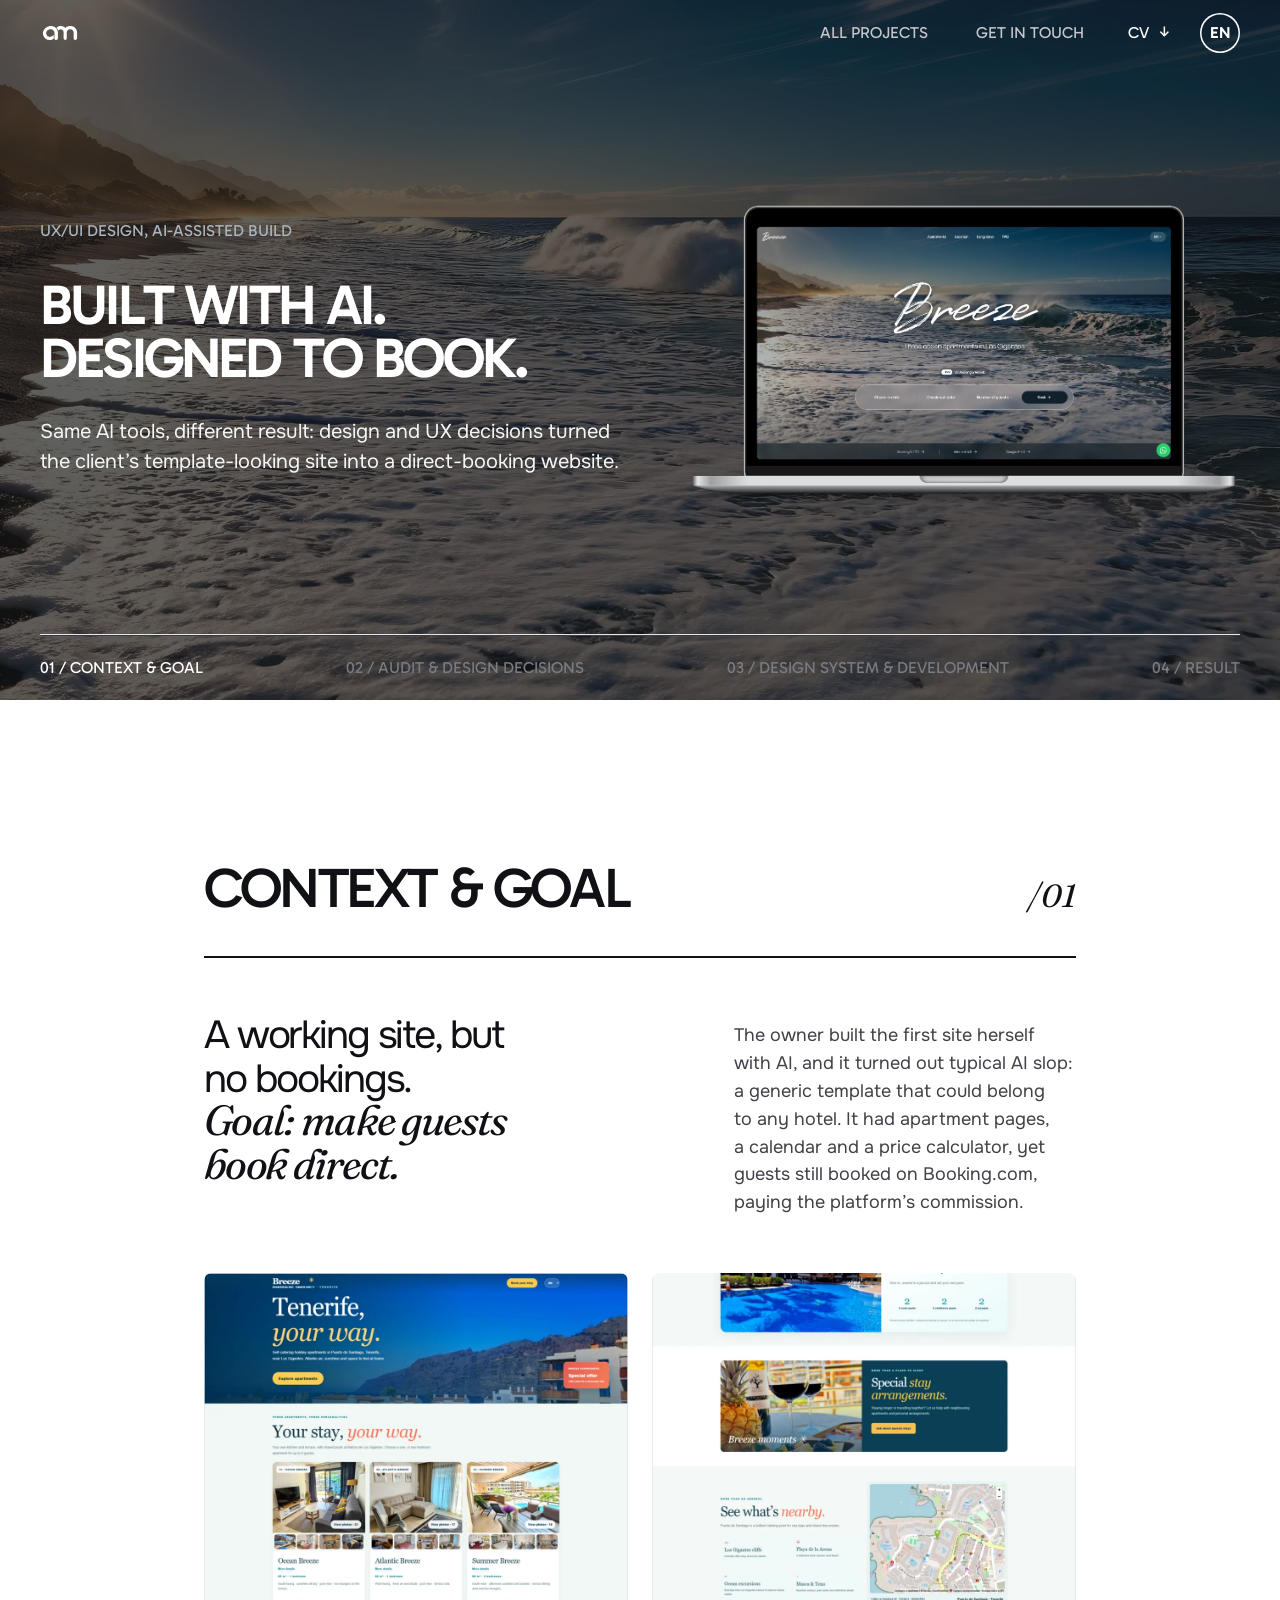
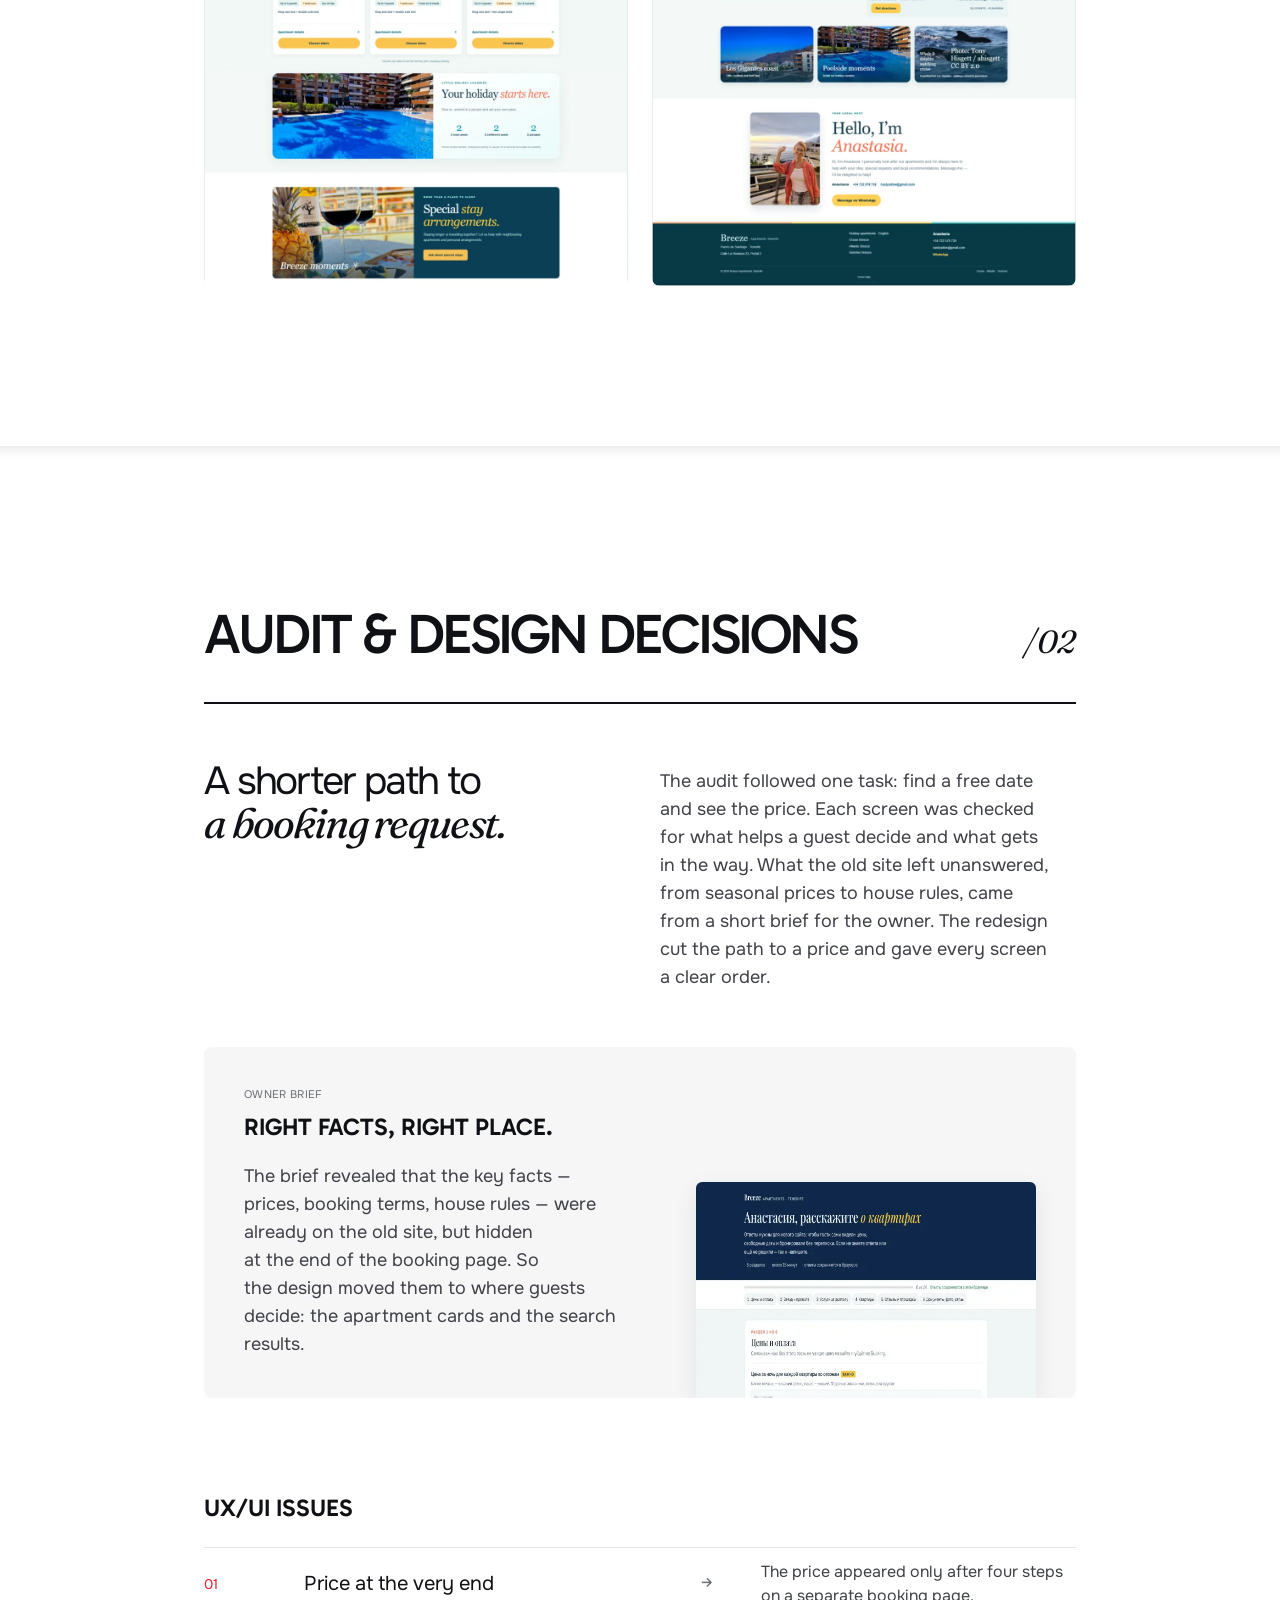
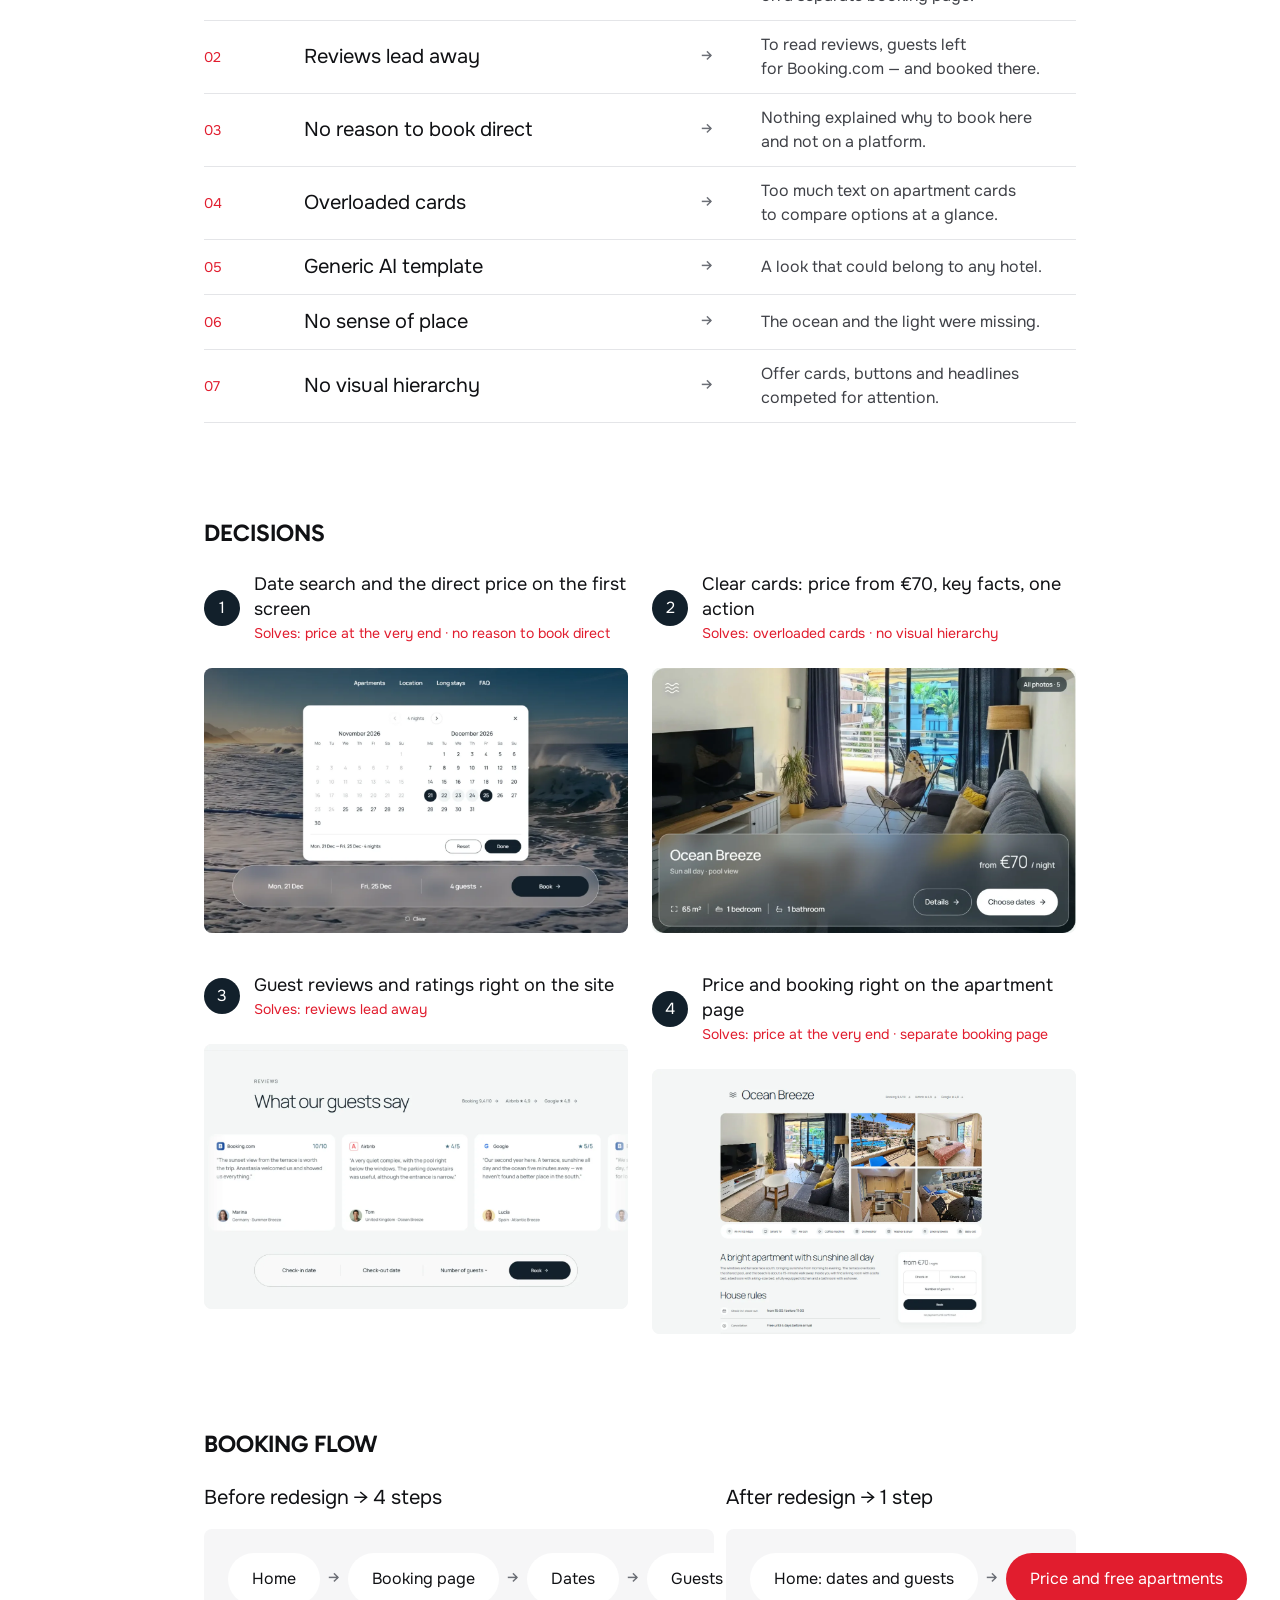
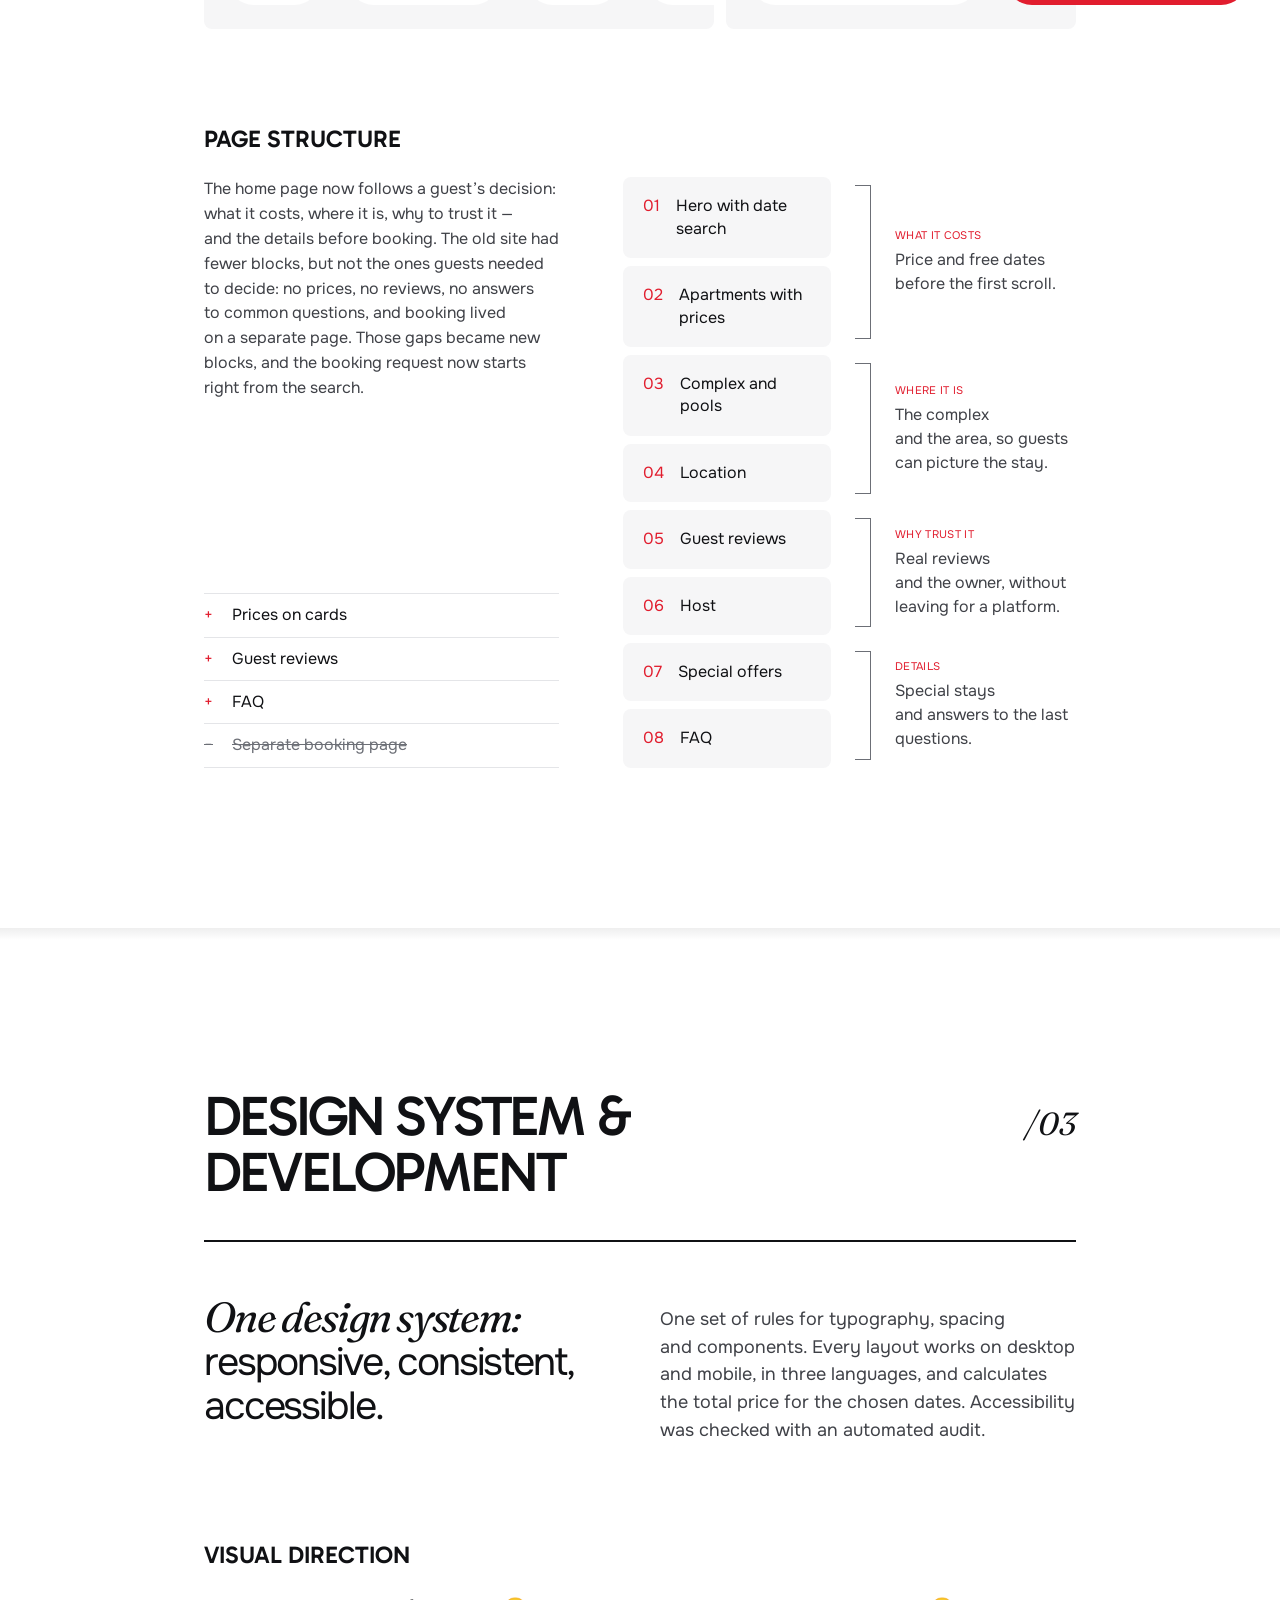
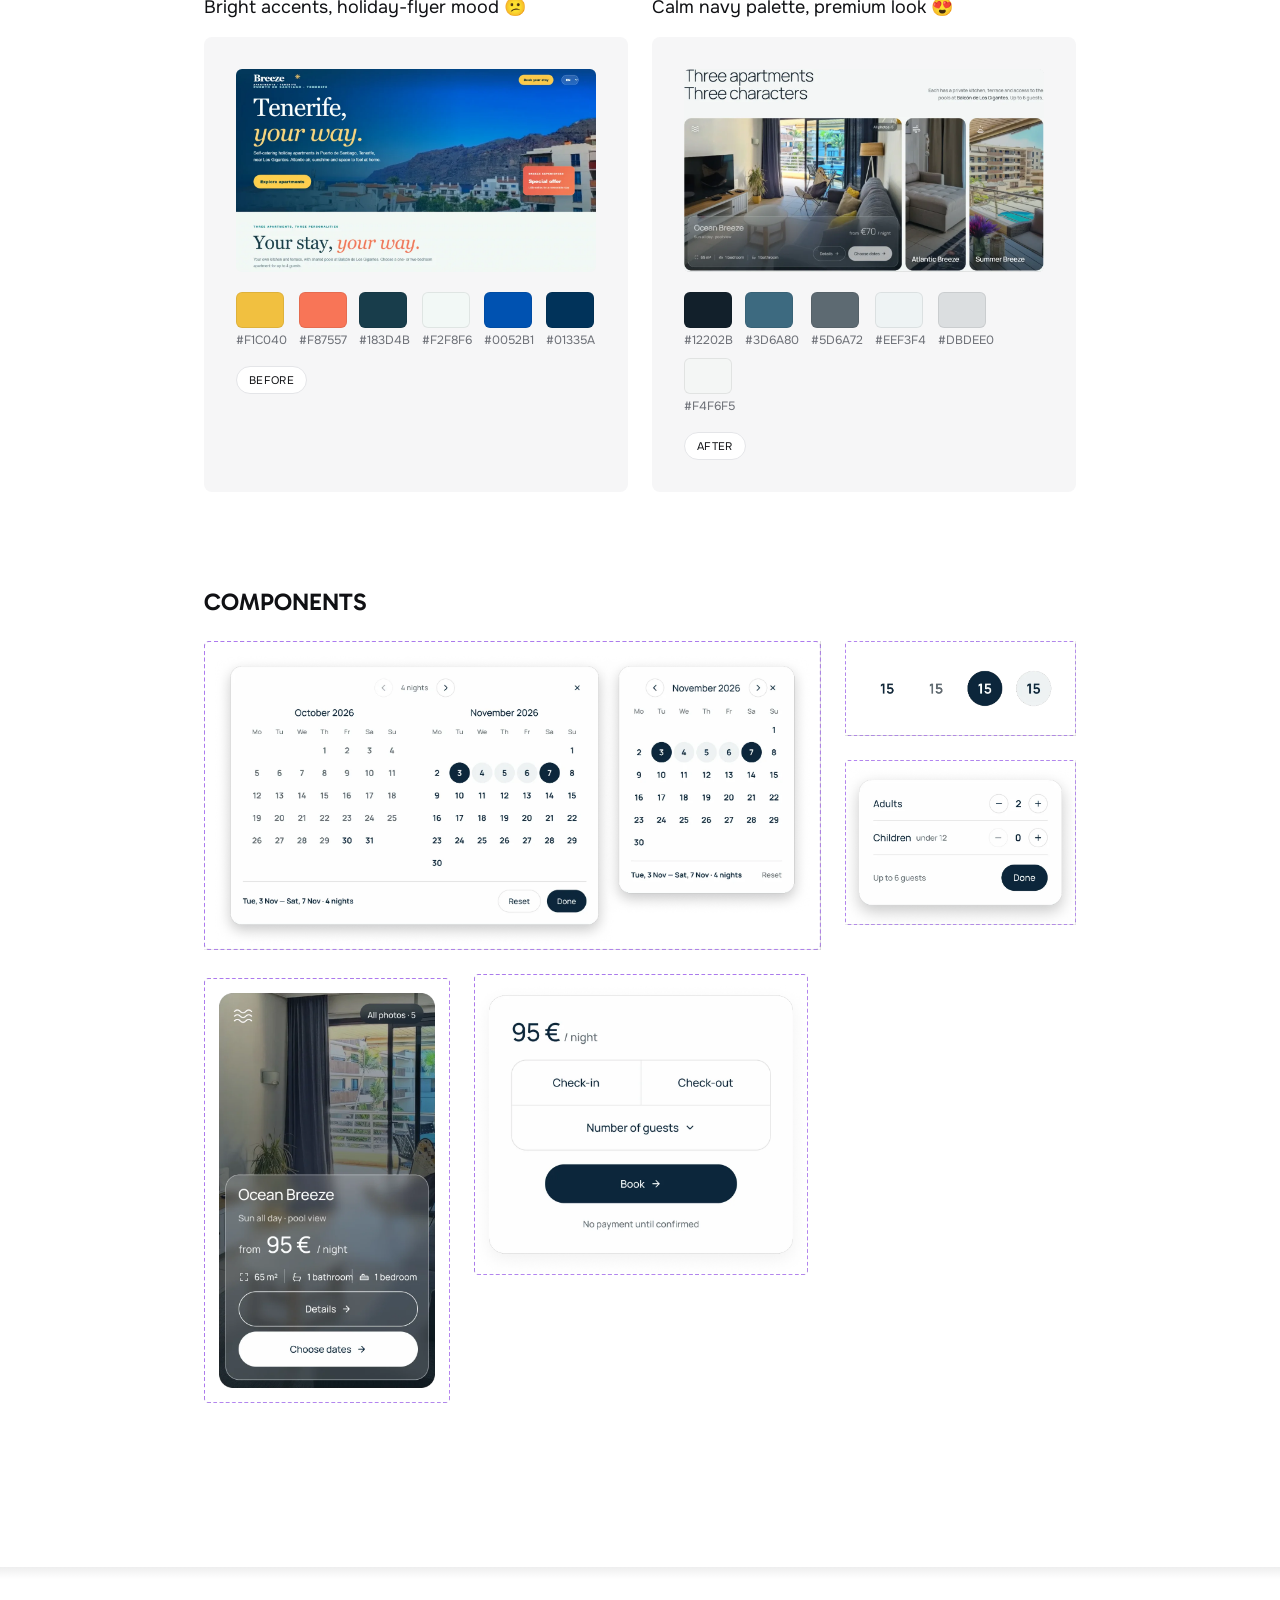
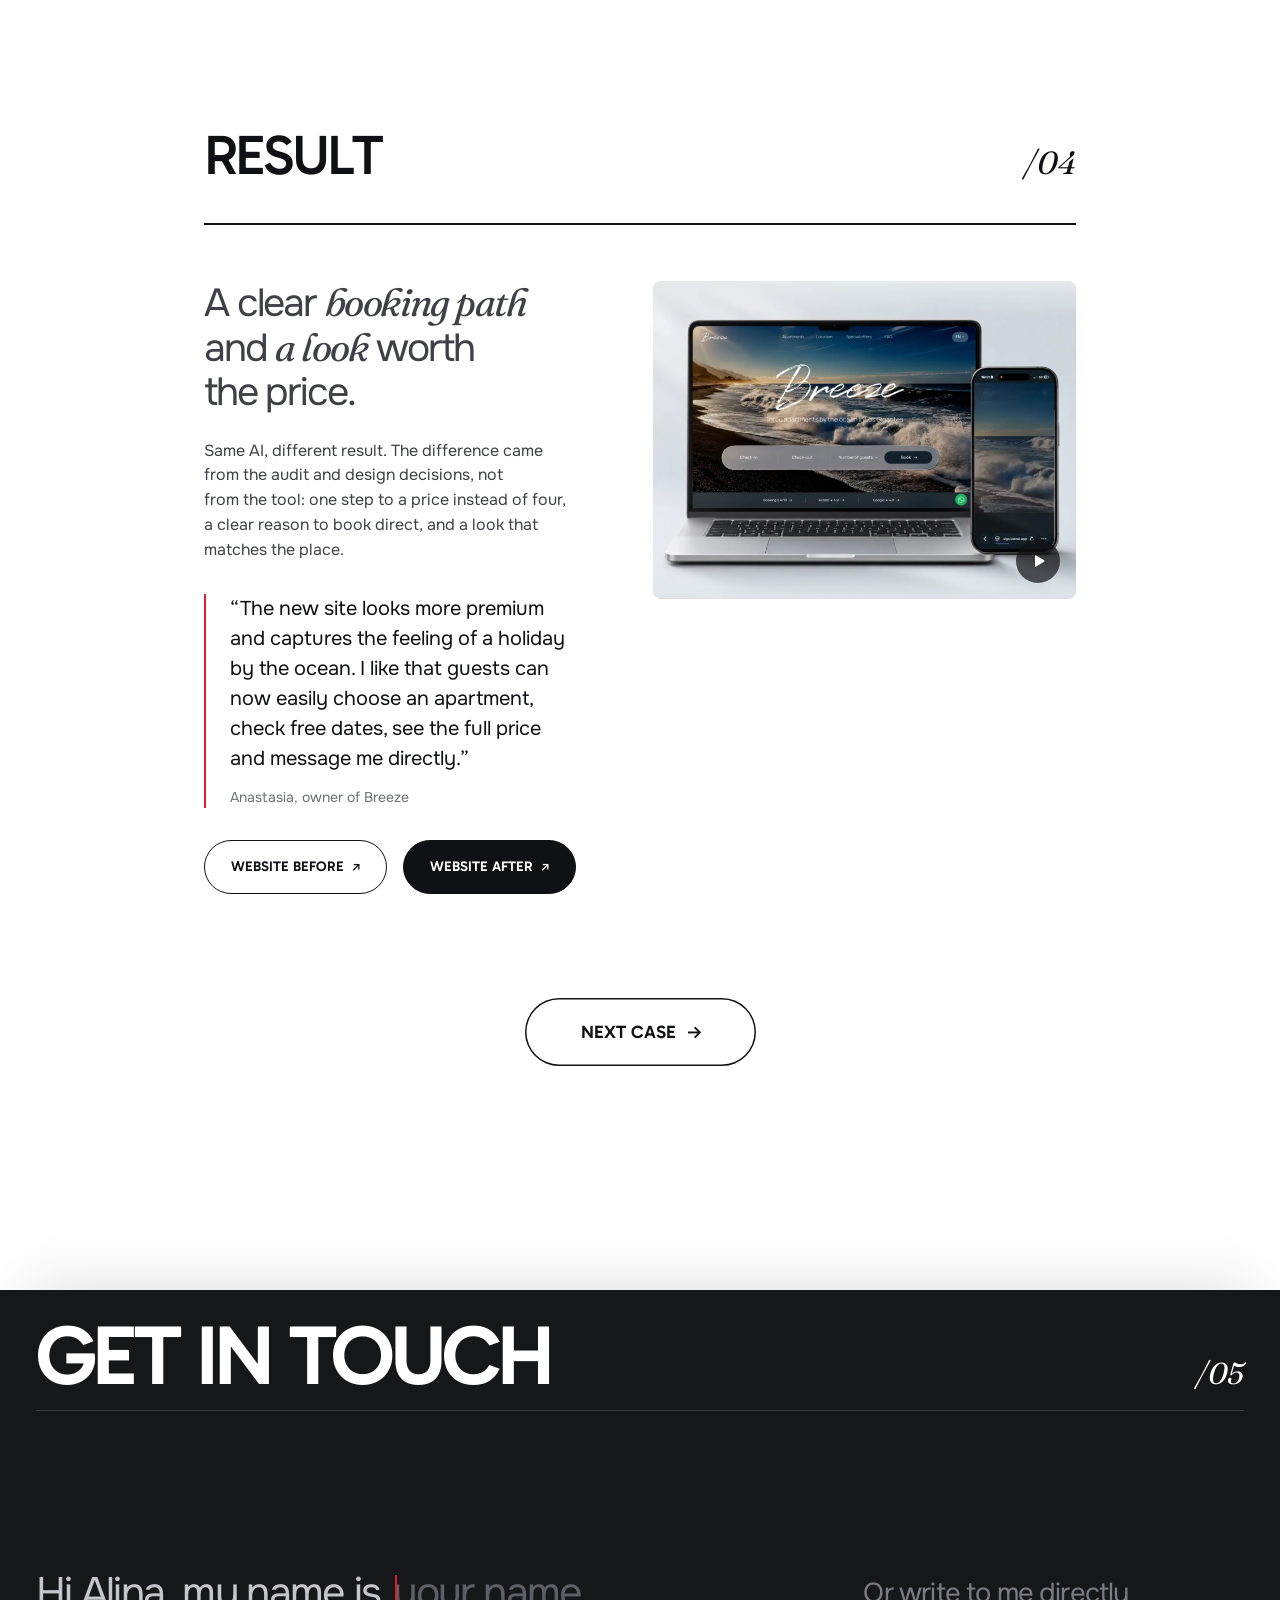
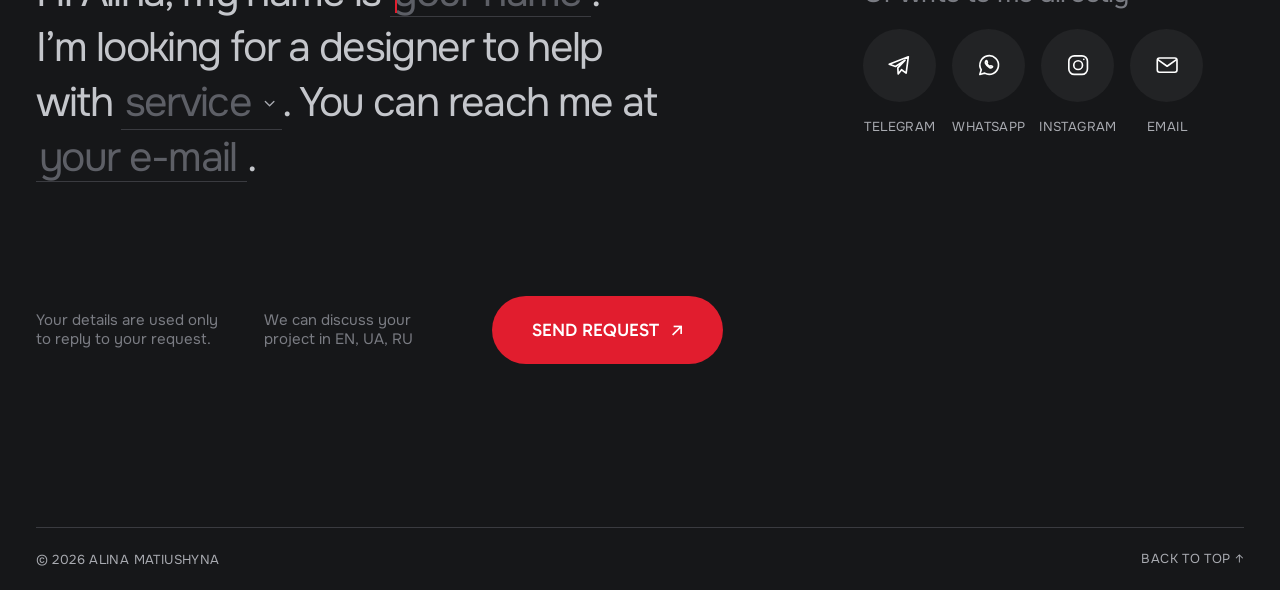
==== breeze/index.html @ 30172b1b "Mobile: burger menu, section contents, scroll-aware bar; remove Open to work; Breeze hero laptop Co-" ====
<!doctype html>
<html lang="en">
<head>
<meta charset="utf-8"><meta name="viewport" content="width=device-width,initial-scale=1">
<meta name="theme-color" content="#101114" media="(max-width: 820px) and (prefers-color-scheme: dark)">
<title>Breeze — Direct-booking website | Alina Matiushyna</title>
<meta property="og:type" content="article">
<meta property="og:title" content="Breeze — Alina Matiushyna">
<meta property="og:url" content="https://uxui-am.com/breeze/">
<meta property="og:image" content="https://uxui-am.com/og-image.jpg">
<meta property="og:image:width" content="1200">
<meta property="og:image:height" content="630">
<meta name="twitter:card" content="summary_large_image">
<link rel="preconnect" href="https://fonts.googleapis.com"><link rel="preconnect" href="https://fonts.gstatic.com" crossorigin>
<link href="https://fonts.googleapis.com/css2?family=Gabarito:wght@400;500;600&family=Onest:wght@300;400&family=Fustat:wght@600&family=Fraunces:ital,wght@1,400&display=swap" rel="stylesheet">
<style>
@font-face{font-family:'Fustat Arrows';src:url('../hoss/fustat-semibold.ttf?v=1') format('truetype');font-style:normal;font-weight:600;font-display:swap}
:root{--ink:#101114;--dark:#161719;--muted:#9a9ca2;--accent:#e11d2e;--header-height:72px;font-family:Onest,sans-serif;color:var(--ink);scroll-behavior:smooth;scroll-padding-top:104px}*{box-sizing:border-box}body{margin:0}a{color:inherit;text-decoration:none}a:focus-visible,button:focus-visible{outline:2px solid var(--accent);outline-offset:-4px}.arrow{font-family:Fustat,sans-serif;font-weight:600}.hero{height:594px;background:var(--dark);color:#fff;padding:24px 40px 80px}.top{height:48px;display:flex;align-items:center;justify-content:space-between;gap:24px}.back{font:600 16px/1 Fustat,sans-serif;padding:16px 18px;text-transform:uppercase;white-space:nowrap}.tools{display:flex;align-items:center;gap:22px;font:600 16px/1 Gabarito,sans-serif}.cv{display:flex;gap:6px;padding:12px 16px;border-radius:999px}.cv:hover,.back:hover{color:var(--accent)}.language{display:flex;align-items:center;justify-content:center;width:40px;height:40px;border:1.5px solid #fff;border-radius:50%}.hero-body{display:flex;justify-content:space-between;gap:96px;margin-top:96px}.hero-copy{min-width:0}.eyebrow{margin:0 0 32px;font:400 12px/16px Onest,sans-serif;color:var(--muted);text-transform:uppercase}h1{margin:0;font:600 72px/.945 Gabarito,sans-serif;text-transform:uppercase;letter-spacing:-.035em}h1 .nc{text-transform:none}.summary{max-width:760px;margin:40px 0 0;font:400 20px/30px Onest,sans-serif;color:var(--muted)}.stats{display:flex;flex-direction:column;justify-content:space-between;flex:0 0 121px;height:346px;text-align:center}.stat-number{font:300 64px/.85 Onest,sans-serif;white-space:nowrap;letter-spacing:-.045em}.plus{font-size:39.68px;color:var(--accent);vertical-align:top;line-height:.85;margin-left:3px}.stat-label{margin-top:8px;font:400 12px/16px Onest,sans-serif;text-transform:uppercase;color:var(--muted)}.sections-nav{display:grid;grid-template-columns:repeat(5,minmax(0,1fr));height:72px;background:var(--ink);color:#fff;border:1px solid #fff}.sections-nav a{display:flex;align-items:center;justify-content:space-between;gap:9px;padding:0 27px;font:500 18px/18px Gabarito,sans-serif;text-transform:uppercase;border-left:1px solid #fff}.sections-nav a:first-child{border-left:0}.sections-nav .arrow{font-size:27px;line-height:1}.sections-nav a:hover{background:#fff;color:var(--ink)}.fixed-header{position:fixed;z-index:10;top:0;left:0;right:0;height:72px;padding:0 40px;display:flex;align-items:center;justify-content:space-between;gap:24px;background:var(--dark);color:#fff;visibility:hidden;transform:translateY(-100%);pointer-events:none}.fixed-header.is-visible{visibility:visible;transform:translateY(0);pointer-events:auto}.compact{height:40px;flex:0 1 796px;border:0}.compact a{justify-content:center;gap:16px;padding:0 18px;font-size:12px;line-height:12px;border-left:1px solid #6c6f76}.compact a:first-child{border-left:1px solid #6c6f76}.compact a:last-child{border-right:1px solid #6c6f76}.compact .arrow{font-size:18px}.compact a[aria-current="location"]{color:var(--accent)}.case-section{min-height:720px;padding:72px 40px 80px;scroll-margin-top:0}.section-heading{display:flex;justify-content:space-between;align-items:baseline;border-bottom:1px solid #e4e5e8;padding-bottom:24px}.section-heading h2{font:500 56px/1 Gabarito,sans-serif;text-transform:uppercase;margin:0}.section-heading span{font:400 14px/1 Onest,sans-serif}.case-section p{max-width:912px;font:400 20px/30px Onest,sans-serif;margin:40px 0}.preview-note{font:400 14px/22px Onest,sans-serif!important;color:#6c6f76}.case-section:nth-child(even){background:#f6f6f7}.return{display:inline-flex;gap:12px;margin-top:48px;font:500 16px/1 Gabarito,sans-serif;text-transform:uppercase}.return:hover{color:var(--accent)}
@media(min-width:1600px){.hero-copy{flex:1}h1{max-width:1143px}}
@media(max-width:1100px){.fixed-header{padding:0 24px;gap:16px}.fixed-header .back{padding:16px 0;font-size:14px}.fixed-header .tools{gap:8px}.compact a{padding:0 12px;gap:8px}.hero-body{gap:40px}h1{font-size:56px}.hero{height:auto;min-height:594px}}
@media(max-width:820px){:root{--header-height:112px;scroll-padding-top:136px}.hero{padding:16px 16px 40px;min-height:0}.top{height:48px}.back{padding:12px 0;font-size:12px}.tools{gap:8px;font-size:14px}.cv{padding:12px}.hero-body{margin-top:56px;display:block}.eyebrow{margin-bottom:24px}h1{font-size:40px;line-height:1;letter-spacing:-.02em}h1 br{display:none}.summary{font-size:16px;line-height:24px;margin-top:24px}.stats{height:auto;margin-top:40px;display:grid;grid-template-columns:repeat(3,1fr);gap:12px}.stat-number{font-size:40px}.plus{font-size:24px}.stat-label{font-size:10px;line-height:14px}.sections-nav{height:auto;grid-template-columns:repeat(2,minmax(0,1fr))}.sections-nav a{min-height:56px;padding:0 16px;font-size:12px;line-height:16px}.sections-nav a:nth-child(3){border-left:0}.sections-nav a:nth-child(n+3){border-top:1px solid #fff}.sections-nav .arrow{font-size:18px}.fixed-header{height:112px;padding:8px 16px 0;display:grid;grid-template-columns:1fr auto;grid-template-rows:48px 56px;gap:0 16px}.fixed-header .back{font-size:12px}.fixed-header .tools{justify-self:end}.compact{grid-column:1/-1;grid-row:2;display:flex;overflow-x:auto;overscroll-behavior-x:contain;width:calc(100% + 32px);margin-left:-16px;height:56px;border:0;scrollbar-width:none}.compact::-webkit-scrollbar{display:none}.compact a{flex:0 0 auto;min-height:56px;padding:0 16px;border-top:0!important;border-left:1px solid #6c6f76!important}.compact a:first-child{border-left:0!important}.case-section{padding:40px 16px;min-height:650px}.section-heading h2{font-size:32px}.section-heading{gap:16px}.case-section p{font-size:16px;line-height:24px}.section-heading span{font-size:12px}}
@media(prefers-reduced-motion:reduce){:root{scroll-behavior:auto}}
/* The selected section fills the fixed navigation from top to bottom. */
.fixed-header .compact{height:100%;align-self:stretch}
.fixed-header .compact a[aria-current="location"]{background:#fff;color:var(--ink)}
/* Back link: the same separate label and Fustat arrow as the Figma component. */
.back{display:inline-flex;align-items:center;gap:6px;font-family:Gabarito,sans-serif;font-weight:500}
.back .arrow{font-family:Fustat,sans-serif;font-size:16px;font-weight:600;line-height:1;flex:none}
@media(min-width:821px){.back,.fixed-header .back{font-size:16px}}
/* Shared navigation tokens; local complete Fustat includes the arrow glyphs. */
:root{--case-menu-label-size:16px;--case-menu-arrow-size:18px;--case-back-arrow-size:16px}
.arrow,.back .arrow{font-family:'Fustat Arrows',sans-serif;font-synthesis:none}
.fixed-header .back,.fixed-header .compact a,.fixed-header .tools{font-size:var(--case-menu-label-size)}
.fixed-header .compact .arrow{font-size:var(--case-menu-arrow-size)}
.back .arrow,.cv .arrow{font-size:var(--case-back-arrow-size)}
.fixed-header .compact{min-width:0;overflow-x:auto;scrollbar-width:none;grid-template-columns:repeat(5,minmax(max-content,1fr))}
.fixed-header .compact a{white-space:nowrap}
/* Keep navigation outlines white at every breakpoint. */
.fixed-header .compact{border-top:1px solid #fff;border-bottom:1px solid #fff}
.fixed-header .compact a,.fixed-header .compact a:first-child,.fixed-header .compact a:last-child{border-color:#fff!important}
/* Case navigation uses monochrome hover and focus states. */
.back:hover,.cv:hover{background:#fff;color:var(--ink)}
.language:hover{background:#fff;color:var(--ink)}
.sections-nav a:hover,.sections-nav a:focus-visible{background:#fff;color:var(--ink)}
.top a:focus-visible,.fixed-header a:focus-visible,.sections-nav a:focus-visible{outline-color:currentColor}
.back:hover{background:transparent;color:inherit}
.back:hover span:not(.arrow){text-decoration:underline;text-underline-offset:4px;text-decoration-thickness:1px}
/* Back labels match CV at each responsive tier. */
.hero .back{font-size:16px}
@media(max-width:820px){.hero .back{font-size:14px}}
/* The mobile hero menu shares the fixed menu's sizing and swipe behavior. */
@media(max-width:820px){
  #section-navigation{display:flex;height:56px;overflow-x:auto;overscroll-behavior-x:contain;scrollbar-width:none;border-top:1px solid #fff;border-bottom:1px solid #fff}
  #section-navigation::-webkit-scrollbar{display:none}
  #section-navigation a{flex:0 0 auto;min-height:54px;padding:0 16px;gap:16px;justify-content:center;white-space:nowrap;font-size:var(--case-menu-label-size);line-height:1;border-top:0;border-left:1px solid #fff}
  #section-navigation a:first-child{border-left:0}
  #section-navigation .arrow{font-size:var(--case-menu-arrow-size);line-height:1}
}
/* Equal-width sections until the phone layout; show a following item on phones. */
@media(min-width:601px){
  #section-navigation{display:grid;grid-template-columns:repeat(5,minmax(0,1fr));height:72px;overflow:visible}
  #section-navigation a{min-width:0;min-height:0;height:70px;justify-content:space-between;padding:0 clamp(12px,1.875vw,27px);white-space:nowrap;border-top:0;border-left:1px solid #fff;font-size:clamp(12px,1.25vw,18px)}
  #section-navigation a:first-child{border-left:0}
  #section-navigation .arrow{font-size:clamp(18px,1.875vw,27px)}
}
@media(max-width:600px){
  #section-navigation a,.fixed-header .compact a{flex:0 0 64%;justify-content:space-between;min-width:180px}
}
/* On phones, keep only in-page navigation persistent. */
@media(max-width:600px){
  :root{--header-height:56px;scroll-padding-top:80px}
  .fixed-header{height:56px;display:block;padding:0 16px}
  .fixed-header>.back,.fixed-header>.tools{display:none}
  .fixed-header .compact{height:56px;margin-left:-16px;width:calc(100% + 32px)}
}
/* Anchor the section navigation to the page with a continuous dark baseline. */
#section-navigation{border-bottom:2px solid var(--ink)}
.fixed-header::after{content:"";position:absolute;left:0;right:0;bottom:0;height:2px;background:var(--ink);pointer-events:none}
.mobile-section-picker{display:none}
@media(max-width:600px){
  .fixed-header .compact{display:none}
  .mobile-section-picker{display:block;position:relative;margin:0 -16px;background:var(--ink);color:#fff;border-top:1px solid #fff}
  .mobile-section-picker summary{height:54px;display:flex;align-items:center;gap:16px;padding:0 16px;cursor:pointer;list-style:none;font:500 16px/1 Gabarito,sans-serif}
  .mobile-section-picker summary::-webkit-details-marker{display:none}
  .picker-position{font:500 14px/1 Gabarito,sans-serif;white-space:nowrap}
  .picker-chevron{margin-left:auto;font:600 18px/1 'Fustat Arrows',sans-serif;transform:none}
  .mobile-section-picker[open] summary{visibility:hidden}
  .mobile-section-picker[open] .picker-options{top:0}
  .picker-options{position:absolute;top:54px;left:0;right:0;background:var(--ink)}
  .picker-options a{display:flex;align-items:center;gap:16px;min-height:52px;padding:0 16px;border-top:1px solid #6c6f76;font:500 16px/1 Gabarito,sans-serif}
  .picker-options a[aria-current="location"],.picker-options a:hover{background:#fff;color:var(--ink)}
}
/* All six desktop header groups occupy equal shares of the viewport. */
@media(min-width:821px){
 .fixed-header{display:grid;grid-template-columns:repeat(7,minmax(0,1fr));gap:0;padding:0}
 .fixed-header>.back{justify-content:center;width:100%;height:72px;padding:0 8px}
 .fixed-header .compact{display:contents}
 .fixed-header .compact a{height:72px;min-width:0;padding:0 8px;gap:8px;background:var(--ink);border-left:1px solid #fff;border-right:0}
 .fixed-header .compact a:hover,.fixed-header .compact a[aria-current="location"]{background:#fff;color:var(--ink)}
 .fixed-header>.tools{height:72px;justify-content:center;border-left:1px solid #fff;gap:16px}
}
/* Figma navigation revision: 544:1244 and 544:1268. */
:root{--case-nav-font:500 16px/16px Gabarito,sans-serif;--case-nav-gap:24px;--case-nav-inactive:#a9abb1}
#section-navigation{display:flex;grid-template-columns:none;align-items:center;gap:var(--case-nav-gap);height:58px;padding:16px 40px 24px;background:var(--dark);border:0;overflow-x:auto;scrollbar-width:none}
#section-navigation a,.fixed-header .compact a{display:flex;align-items:center;justify-content:flex-start;flex:0 0 auto;gap:var(--case-nav-gap);width:auto;min-width:0;min-height:0;height:auto;padding:0;border:0!important;background:transparent!important;font:var(--case-nav-font);white-space:nowrap;text-transform:uppercase}
#section-navigation a{color:#fff}
#section-navigation .separator,.fixed-header .compact .separator{display:inline-block;font:600 16px/16px 'Fustat Arrows',sans-serif;transform:rotate(180deg);flex:none}
#section-navigation a:hover,.fixed-header .compact a:hover{background:transparent;color:#fff}
.fixed-header .compact a[aria-current="location"]{color:#fff;background:transparent}
.fixed-header .compact a{color:var(--case-nav-inactive)}
.fixed-header .compact{display:flex;align-items:center;gap:var(--case-nav-gap);grid-template-columns:none;width:auto;flex:0 1 auto;height:72px;margin:0;border:0;padding:0;background:transparent;overflow-x:auto}
.fixed-header::after{display:none}
@media(min-width:821px){
 .fixed-header{display:flex;justify-content:space-between;gap:24px;padding:0 40px}
 .fixed-header>.back{width:auto;flex:none;height:48px;padding:16px 18px;justify-content:flex-start}
 .fixed-header>.tools{height:40px;flex:none;border:0;gap:22px}
}
@media(min-width:601px) and (max-width:820px){
 .fixed-header .compact{height:56px;width:calc(100% + 32px);margin-left:-16px;padding:0 16px}
}
@media(max-width:600px){
 #section-navigation{padding:16px;height:56px}
 .fixed-header .compact{display:none}
}
/* Underline labels only; use the actual right arrow without rotating its baseline. */
#section-navigation .separator,.fixed-header .compact .separator{transform:none;text-decoration:none}
.hero #section-navigation .hero-nav-links a,.fixed-header .sections-nav.compact a{gap:8px}
.hero #section-navigation .arrow:has(> .case-nav-arrow-glyph),.fixed-header .compact .arrow:has(> .case-nav-arrow-glyph){
  display:inline-grid;place-items:center;width:16px;height:16px;padding:0;overflow:hidden
}
@media(min-width:821px){
  .hero #section-navigation{z-index:2}
  .hero #section-navigation .hero-nav-links a{min-height:36px}
  .hero #section-navigation .hero-nav-links a:not([aria-current="location"],:hover,:focus-visible,.is-pointer-over),
  .fixed-header .compact a:not([aria-current="location"],:hover,:focus-visible,.is-pointer-over){color:#7a7c83!important}
  .hero #section-navigation .hero-nav-links a.is-pointer-over,.fixed-header .compact a.is-pointer-over{color:#fff}
}
.sections-nav .case-nav-arrow-glyph{pointer-events:none}
@media (prefers-reduced-motion:no-preference){
  .sections-nav a:is(:hover,:focus-visible,.is-pointer-over) .case-nav-arrow-glyph{
    animation:case-nav-arrow .55s cubic-bezier(.22,1,.36,1)
  }
  @keyframes case-nav-arrow{
    0%,100%{translate:none;opacity:1}
    45%{translate:var(--case-arrow-shift-x,.55em) .55em;opacity:0}
    46%{translate:calc(-1 * var(--case-arrow-shift-x,.55em)) -.55em;opacity:0}
  }
}
.picker-options a,.mobile-section-picker summary .picker-label{text-transform:uppercase}
.picker-options .picker-back-to-top{border-top:1px solid #fff}
.picker-back-to-top .arrow{margin-left:auto;font:600 16px/16px 'Fustat Arrows',sans-serif}
/* Navigation labels share the Figma Regular 16 style. */
:root{--case-nav-font:400 16px/16px Gabarito,sans-serif}
.back,.mobile-section-picker summary,.picker-options a,.picker-position{font-weight:400}
/* Remove the orphaned Social line; retain the explicit final heading break. */
.hero h1{letter-spacing:-.05em}
main{padding:40px;display:flex;flex-direction:column;gap:80px}.case-section{padding:0;min-height:0;background:#fff!important}.section-heading h2{letter-spacing:-.05em}.section-heading span{font:italic 400 32px/1 Fraunces,serif}.case-section p{color:#3f4147;margin:40px 0 0}.overview-collage{margin-top:80px;display:grid;grid-template-columns:676fr 660fr;gap:24px;aspect-ratio:1360/645.2076}.photo-slot{position:relative;overflow:hidden;min-width:0}.photo-slot img{position:absolute;max-width:none}.laptop-slot img{width:133.14%;height:125.57%;left:-16.57%;top:-9.45%}.collage-right{display:grid;grid-template-rows:1fr 1fr;gap:24px;min-height:0}.speaker-slot img{width:100%;height:141.66%;top:-8.19%;object-fit:cover}.slides-slot img{inset:0;width:100%;height:100%;object-fit:cover}.website-wall{margin:40px 0 0}.website-wall img{display:block;width:100%;aspect-ratio:7200/3900;object-fit:cover;border-radius:10px}.website-wall figcaption{margin-top:12px;font:400 12px/1.3 Onest,sans-serif;letter-spacing:.03em;text-transform:uppercase;color:#6c6f76}.website-pair{margin-top:40px;display:grid;grid-template-columns:1fr 1fr;gap:24px}.website-pair img{width:100%;aspect-ratio:668/483;object-fit:cover;border-radius:10px}.case-section:has(.preview-note){min-height:650px}
@media(max-width:820px){main{padding:40px 16px;gap:56px}.overview-collage{margin-top:40px;gap:12px}.collage-right{gap:12px}.website-pair{gap:12px}.section-heading span{font-size:24px}}
@media(max-width:600px){.overview-collage{display:flex;flex-direction:column;aspect-ratio:auto}.laptop-slot{aspect-ratio:676/645.2076}.collage-right{grid-template-columns:1fr 1fr;grid-template-rows:auto}.collage-right .photo-slot{aspect-ratio:1.4}.website-pair{grid-template-columns:1fr}}
:root{--muted:#a9abb1}.hero{position:relative;isolation:isolate;height:700px;padding:24px 40px;display:flex;flex-direction:column;justify-content:space-between}.hero::before{content:"";position:absolute;inset:0;z-index:-1;background:url('assets/hero-bg.webp') center/cover;opacity:.15}.hero-body{margin:0;align-items:center;gap:96px}.hero-copy{flex:1}.hero h1{line-height:.95}.summary{margin-top:32px}.stats{flex:0 0 330.335px;display:grid;grid-template-columns:1fr 1fr;height:277.447px;text-align:left}.stats>div{border:1px solid #e4e5e8;padding:20.809px}.stat-number{font-size:55.489px;letter-spacing:-.05em}.plus{font-size:34.403px;margin-left:1.734px}.stat-label{font-size:10.404px;line-height:1.3;letter-spacing:.03em;margin-top:6.936px}.hero #section-navigation{flex:none;width:100%;height:42px;padding:24px 0 0;border-top:1px solid #e4e5e8;background:transparent;overflow-y:hidden}.hero .top .back{padding:16px 0}.tools{font-weight:400;gap:6px}
@media(max-width:1200px){.hero-body{gap:40px}.stats{flex-basis:280px}.stats>div{padding:16px}}
@media(max-width:820px){.hero{height:auto;min-height:700px;padding:16px;gap:48px}.hero-body{display:block}.hero h1{line-height:1}.stats{width:100%;height:auto;margin-top:32px;grid-template-columns:1fr 1fr;gap:0}.stat-number{font-size:40px}.hero #section-navigation{width:100%;height:42px;padding:24px 0 0}.hero #section-navigation a{flex:0 0 auto;min-width:0}.summary{margin-top:24px}}
@font-face{font-family:Gabarito;src:url('../hoss/assets/gabarito.ttf');font-weight:400 900;font-display:swap}@font-face{font-family:Onest;src:url('../hoss/assets/onest.ttf');font-weight:100 900;font-display:swap}@font-face{font-family:Fraunces;src:url('../hoss/assets/fraunces-italic.ttf');font-weight:100 900;font-style:italic;font-display:swap}.hero::before{opacity:.15}.hero{background:#161719}.hero-copy{min-width:0}.hero-body{gap:64px}.hero h1{max-width:960px}
.laptop-photo{position:absolute;width:133.14%;height:125.57%;left:-16.57%;top:-9.45%}.laptop-slot .laptop-photo>img{inset:0;width:100%;height:100%;object-fit:fill}.laptop-screen{position:absolute;left:24.357%;top:29.328%;width:50.53%;height:32.185%;overflow:hidden;clip-path:polygon(.2% .5%,99.4% 0,100% 100%,0 100%);pointer-events:none}.laptop-screen iframe{border:0;width:1920px;height:1100px;transform-origin:top left;pointer-events:none}#section-navigation a,.fixed-header .compact a{gap:16px}#section-navigation .separator,.fixed-header .compact .separator{font-size:18px;line-height:18px}.hero-body{gap:96px}@media(max-width:1200px){.hero-body{gap:40px}}.hero #section-navigation a{color:#a9abb1}.hero #section-navigation a[aria-current="location"],.hero #section-navigation a:hover{color:white}.separator{color:white}:root{--photo-radius:6px}.photo-slot{border-radius:var(--photo-radius)}.website-wall img,.website-pair img{border-radius:var(--photo-radius)}.laptop-screen iframe{width:1920px;height:1103px}@media(max-width:640px){:root{--photo-radius:6px}}/* Divider geometry and tokens verified against Figma 522:1825 and 549:1670. */
:root{--case-header-divider:#3f4147;--case-nav-divider:#3a3b40;--case-stat-divider:#e4e5e8}
.hero{padding-top:0}.hero .top{height:66px;flex:none;border-bottom:1px solid var(--case-header-divider)}.hero #section-navigation{position:relative;border:0;padding-top:24px}.hero #section-navigation::before{content:"";position:absolute;left:0;right:0;top:0;height:1px;background:var(--case-nav-divider)}.stats>div{border-width:.8670219px;border-color:var(--case-stat-divider)}
/* Shared spacing between section links; label-to-arrow spacing stays 16px. */
:root{--case-nav-gap:40px}#section-navigation,.fixed-header .compact{gap:40px}
/* Let the metrics occupy the available space on wide desktops. */
@media(min-width:1441px){.stats{flex-basis:clamp(330.335px,calc(47.8469vw - 358.66px),560px);height:clamp(277.447px,calc(4.6985vw + 209.788px),300px)}.stat-number{font-size:clamp(55.489px,calc(.9398vw + 41.956px),60px)}.plus{font-size:clamp(34.403px,calc(.7494vw + 23.612px),38px)}.stats>div{padding:24px}.stat-label{font-size:12px}}
.section-copy-grid{display:grid;grid-template-columns:repeat(2,minmax(0,1fr));gap:24px;margin-top:40px}.case-section .section-copy-grid p{margin:0;max-width:none}@media(max-width:820px){.section-copy-grid{grid-template-columns:1fr;margin-top:24px}}
#section-navigation .hero-nav-links{display:flex;align-items:center;gap:40px;flex:none;min-width:max-content}@media(min-width:821px){#section-navigation .hero-nav-links{width:var(--hero-heading-width,960px);justify-content:space-between;gap:16px}}
/* Overview rebuilt from Figma 581:2133. */
.overview-layout{display:flex;flex-direction:column;gap:40px}.case-section .overview-intro{width:100%;max-width:847.163px;margin:0}.overview-layout .overview-collage{width:100%;height:378px;aspect-ratio:auto;margin:0;display:grid;grid-template-columns:repeat(3,minmax(0,1fr));gap:24px}.overview-layout .laptop-photo{width:142.05%;height:147.94%;left:-21.03%;top:-25.42%}.overview-layout .speaker-slot img{inset:0;width:100%;height:100%;object-fit:cover}.overview-copy{display:grid;grid-template-columns:repeat(3,minmax(0,1fr));gap:40px}.case-section .overview-copy p{max-width:none;margin:0}@media(max-width:820px){.overview-layout{gap:32px}.overview-layout .overview-collage{grid-template-columns:1fr;height:auto;gap:24px}.overview-layout .photo-slot{aspect-ratio:437.333/378}.overview-copy{grid-template-columns:1fr;gap:24px}}
/* Restore the large laptop with two stacked supporting photographs. */
.overview-layout .overview-collage{height:auto;aspect-ratio:1360/645.2076;grid-template-columns:minmax(0,676fr) minmax(0,660fr);gap:24px}.overview-layout .collage-right{display:grid;grid-template-rows:repeat(2,minmax(0,1fr));gap:24px;min-height:0}.overview-layout .laptop-photo{width:133.14%;height:125.57%;left:-16.57%;top:-9.45%}.overview-layout .speaker-slot img{width:100%;height:141.66%;left:0;top:-8.19%;object-fit:cover}@media(max-width:820px){.overview-layout .overview-collage{grid-template-columns:1fr;aspect-ratio:auto}.overview-layout .laptop-slot{aspect-ratio:676/645.2076}.overview-layout .collage-right{grid-template-columns:1fr 1fr;grid-template-rows:auto;gap:12px}.overview-layout .collage-right .photo-slot{aspect-ratio:1.4}}
/* Typography and spacing verified against Figma 581:2133. */
.overview-layout .section-heading{align-items:flex-end}.case-section .overview-intro{max-width:1009.812px;font:400 24px/36px Onest,sans-serif}.case-section .overview-copy p{font:400 16px/24px Onest,sans-serif}@media(max-width:820px){.case-section .overview-intro{font-size:20px;line-height:30px}}

/* November 17: updated Figma case 519:1044; existing live laptop retained. */
:root{--case-body:#3f4147;--case-line:#e4e5e8;--photo-radius:10px}
.case-chapters{display:flex;flex-direction:column;gap:80px;padding:40px;overflow:hidden}
.case-chapters>.case-section{width:100%;min-height:0;padding:0;background:#fff;display:flex;flex-direction:column;gap:40px}
.case-chapters .section-heading{width:100%;align-items:flex-end;flex:none}
.case-chapters .section-heading h2{letter-spacing:-.05em}
.case-chapters .section-heading span{font:italic 400 32px/1 Fraunces,serif}
.case-chapters .case-copy-panel{width:100%;padding:80px 200px;display:flex;flex-direction:column;gap:16px}
.case-chapters .case-copy-panel h3{margin:0;font:600 16px/1 Gabarito,sans-serif;text-transform:uppercase}
.case-chapters .case-copy-panel p{max-width:none;margin:0;font:400 20px/30px Onest,sans-serif;color:var(--case-body)}
.case-chapters .overview-lead{height:240px;padding-top:0;padding-bottom:0;justify-content:center}
.case-chapters .overview-collage{height:auto;aspect-ratio:1360/778;grid-template-columns:repeat(2,minmax(0,1fr));gap:24px;margin:0}
.case-chapters .overview-collage .laptop-photo{width:144.36%;height:111.57%;left:-22.18%;top:-8.64%}
.case-chapters .collage-right{display:grid;grid-template-rows:repeat(2,minmax(0,1fr));gap:24px}
.case-chapters .speaker-slot img{inset:0;width:100%;height:100%;object-fit:cover}
.collage-materials{display:grid;grid-template-columns:repeat(2,minmax(0,1fr));gap:24px;min-height:0}
.programme-slot img,.badge-underlay{position:absolute;inset:0;width:100%;height:100%;object-fit:cover}
.badge-slot{background:#e8ffb7}.badge-slot .badge-photo{position:absolute;width:150.12%;height:160.76%;left:-25.38%;top:-51.81%;object-fit:fill}
.problem-grid{display:grid;grid-template-columns:repeat(3,minmax(0,1fr));gap:24px;width:min(960px,100%);min-height:229px;align-self:center}
.problem-grid article{border-top:1px solid var(--case-line);padding-top:24px;display:flex;flex-direction:column;gap:12px}
.problem-grid p{margin:0;font:400 16px/24px Onest,sans-serif;color:var(--case-body)}
.problem-grid .problem-label{font:400 12px/1.3 Onest,sans-serif;letter-spacing:.03em;text-transform:uppercase;color:#6c6f76}
.problem-grid h3{margin:0;font:600 20px/24px Gabarito,sans-serif}
.website-layout .updated-wall{margin:0;position:relative;align-self:center;width:calc(100vw + 67.425px);height:auto;aspect-ratio:1507.425/818;border-radius:10px;overflow:hidden;flex:none}
.updated-wall img{display:block;width:100%;height:100%;object-fit:cover}
.design-system-block{display:flex;flex-direction:column;align-items:center;width:100%;padding-top:80px}
.case-chapters .design-system-copy{padding-top:0;padding-bottom:0}
.design-system-figure{width:min(1005.713px,100%);aspect-ratio:1005.713/797.331;margin:0;overflow:hidden}
.design-system-figure img{width:100%;height:100%;object-fit:cover;display:block}
.case-chapters .design-system-end{min-height:250px}
.presentation-slots{display:grid;grid-template-columns:1fr 1fr;gap:24px}.presentation-slots>div{aspect-ratio:668/483;background:#f6f6f7;border-radius:10px}
.result-layout>p{max-width:912px;color:var(--case-body);margin:0;font:400 20px/30px Onest,sans-serif}
.text-link{text-decoration:underline;text-underline-offset:4px}.text-link .arrow{text-decoration:none;display:inline-block}
.case-footer{margin:120px 40px 0;padding:22px 0;border-top:1px solid var(--case-line);display:flex;justify-content:space-between;gap:24px;font:400 12px/1.3 Onest,sans-serif;letter-spacing:.03em;text-transform:uppercase;color:#6c6f76}.case-footer a{color:var(--ink)}
@media(max-width:1200px){.case-chapters .case-copy-panel{padding-left:clamp(0px,10vw,120px);padding-right:clamp(0px,10vw,120px)}}
@media(max-width:820px){
 .case-chapters{padding:40px 16px;gap:56px}.case-chapters>.case-section{gap:32px}
 .case-chapters .section-heading h2{font-size:32px}.case-chapters .section-heading span{font-size:24px}
 .case-chapters .case-copy-panel{padding:24px 0}.case-chapters .case-copy-panel p{font-size:16px;line-height:24px}.case-chapters .overview-lead{height:auto;padding:24px 0}
 .case-chapters .overview-collage{display:grid;grid-template-columns:1fr;aspect-ratio:auto;gap:16px}
 .case-chapters .laptop-slot{aspect-ratio:668/778}.case-chapters .collage-right{grid-template-columns:1fr;grid-template-rows:auto auto;gap:16px}
 .case-chapters .collage-right .speaker-slot{aspect-ratio:668/377}.collage-materials{gap:16px}.case-chapters .collage-materials .photo-slot{aspect-ratio:322/377}
 .problem-grid{grid-template-columns:1fr;gap:24px;min-height:0}.problem-grid article{padding-top:20px}
 .website-layout .updated-wall{width:calc(100% + 32px);aspect-ratio:1507.425/818;border-radius:0}
 .design-system-block{padding-top:32px}.case-chapters .design-system-end{min-height:0}.design-system-figure{width:100%}
 .presentation-slots{gap:16px}.result-layout>p{font-size:16px;line-height:24px}
 .case-footer{margin:56px 16px 0;gap:16px;align-items:center}
}

/* Scale the design-system composition with the Figma desktop content grid. */
@media(min-width:821px){
 .design-system-block .design-system-figure{width:73.9494853%;max-width:none}
 .case-chapters .design-system-block .case-copy-panel{padding-left:14.7058824%;padding-right:14.7058824%}
}
/* Narrow copy occupies 70% of the content grid on desktop. */
@media(min-width:821px){
 .problem-grid{width:70%;max-width:none;align-self:center}
 .case-chapters .case-copy-panel,.case-chapters .design-system-block .case-copy-panel{width:70%;max-width:none;padding-left:0;padding-right:0;align-self:center}
}
/* Keep unfinished chapters tall enough for their existing navigation anchors. */
#social-media,#event-materials{min-height:400px}
@media(max-width:820px){#social-media,#event-materials{min-height:650px}}
@media(max-width:820px){.hero::before{background-image:url('assets/hero-bg.webp')}}
.laptop-slot .laptop-photo picture>img{inset:0;width:100%;height:100%;object-fit:fill}
/* Desktop content grid: centered 1360px visuals and 960px copy. */
@media(min-width:821px){
.case-chapters{align-items:center}
.case-chapters>.case-section{width:100%;max-width:1360px}
.case-chapters .case-copy-panel,.case-chapters .design-system-block .case-copy-panel,.problem-grid{width:min(960px,100%);max-width:960px;padding-left:0;padding-right:0;align-self:center}
.website-layout .updated-wall{width:100vw;max-width:none;border-radius:0}
.website-layout .updated-wall img{border-radius:0}
.case-footer{max-width:1440px;margin-left:auto;margin-right:auto}
}

/* Editorial layout based on the supplied November 17 reference. */
.case-chapters{max-width:1440px;margin:auto;padding:80px 40px;gap:120px;overflow:visible}
.case-chapters>.case-section{display:grid;grid-template-columns:minmax(180px, .32fr) minmax(0,1fr);column-gap:48px;row-gap:56px;align-items:start;max-width:none}
.case-chapters>.case-section>*{grid-column:2;min-width:0}
.case-chapters>.case-section>.section-heading{grid-column:1;grid-row:1;display:flex;flex-direction:column-reverse;align-items:flex-start;gap:6px;border:0;padding:0}
.case-chapters .section-heading h2{font-size:36px;line-height:1.05;letter-spacing:-.04em}
.case-chapters .section-heading span{font-size:32px}
.case-chapters .case-copy-panel,.case-chapters .design-system-block .case-copy-panel{width:100%;max-width:none;padding:0;min-height:0;align-self:start}
.case-chapters .overview-lead{height:auto;gap:48px}
.case-chapters .case-copy-panel .editorial-title{font:400 clamp(32px,3.05vw,56px)/1.08 Onest,sans-serif;letter-spacing:-.055em;color:var(--ink)}
.editorial-title em{font-family:Fraunces,serif;font-weight:400;letter-spacing:-.055em}
.case-chapters .case-copy-panel .editorial-description{font-size:18px;line-height:1.55;max-width:700px}
.case-chapters .overview-collage{width:100%;aspect-ratio:1050/664;grid-template-columns:1.27fr 1fr;gap:24px}
.case-chapters .collage-right{gap:24px}
.case-chapters .collage-materials{display:block;position:relative}
.collage-materials .programme-slot{height:100%}
.collage-materials .badge-slot{display:none}
.problem-grid{width:100%;max-width:none;min-height:0;align-self:start;gap:24px}
.problem-grid article{padding-top:24px}
.problem-grid h3{font-size:18px;line-height:1.3}
.problem-grid p{font-size:16px;line-height:1.5;margin:0}
.problem-grid .problem-label{font-size:11px}
.case-chapters .structure-copy{gap:20px}
.case-chapters .structure-copy h3{font-size:14px}
.website-layout .updated-wall{width:100%;max-width:100%;aspect-ratio:1050/570;border-radius:8px;align-self:start}
.website-layout .updated-wall img{border-radius:8px}
.case-chapters .copy-after-wall{max-width:700px}
.design-system-block{padding-top:0;gap:48px}
.design-system-block .design-system-figure{width:100%;max-width:100%}
@media(max-width:820px){
.case-chapters{padding:48px 20px;gap:72px}
.case-chapters>.case-section{grid-template-columns:1fr;gap:32px}
.case-chapters>.case-section>*,.case-chapters>.case-section>.section-heading{grid-column:1;grid-row:auto}
.case-chapters .section-heading h2{font-size:26px}.case-chapters .section-heading span{font-size:24px}
.case-chapters .overview-lead{gap:24px}.case-chapters .case-copy-panel .editorial-title{font-size:32px}
.case-chapters .case-copy-panel .editorial-description{font-size:16px}
.case-chapters .overview-collage{aspect-ratio:auto;grid-template-columns:1fr;gap:16px}
.case-chapters .collage-right{grid-template-columns:1fr 1fr;grid-template-rows:auto;gap:16px}
.case-chapters .collage-right .photo-slot{aspect-ratio:1.4}
.case-chapters .collage-materials .programme-slot{height:100%;aspect-ratio:auto}
.problem-grid{grid-template-columns:1fr;gap:24px}.website-layout .updated-wall{width:100%}
}

/* Center editorial content independently from the left chapter labels. */
@media(min-width:821px){
.case-chapters{width:100%;max-width:none}
.case-chapters>.case-section{grid-template-columns:minmax(140px,1fr) minmax(0,1360px) minmax(140px,1fr);column-gap:24px}
.case-chapters>.case-section>.section-heading{justify-self:start}
}
/* Overview text arrangement from Figma 645:1796 (1360 x 201). */
@media(min-width:821px){
.case-chapters .overview-lead{display:grid;grid-template-columns:repeat(2,minmax(0,1fr));gap:24px;align-items:center;justify-content:start;padding:40px 0;width:100%;max-width:none;justify-self:start}
.case-chapters .overview-lead .editorial-title{font-size:56px;line-height:60.5px;letter-spacing:-.055em}
.case-chapters .overview-lead .editorial-description{font-size:18px;line-height:28px;max-width:none}
}
@media(min-width:821px) and (max-width:1200px){.case-chapters .overview-lead .editorial-title{font-size:40px;line-height:1.1}.case-chapters .overview-lead{gap:24px}.case-chapters .overview-lead .editorial-description{font-size:16px;line-height:24px}}
/* Figma 519:1103: full content-width section heading, number on the right. */
.case-chapters>.case-section>.section-heading{grid-column:2;grid-row:1;display:flex;flex-direction:row;justify-content:space-between;align-items:baseline;justify-self:stretch;width:100%;gap:24px;padding:0 0 24px;border-bottom:1px solid var(--case-line)}
.case-chapters .section-heading h2{font:500 56px/56px Gabarito,sans-serif;letter-spacing:-.05em;text-transform:uppercase;margin:0}
.case-chapters .section-heading span{font:italic 400 32px/1 Fraunces,serif;flex:none}
@media(max-width:820px){.case-chapters>.case-section>.section-heading{grid-column:1;padding-bottom:20px}.case-chapters .section-heading h2{font-size:32px;line-height:36px}.case-chapters .section-heading span{font-size:24px}}
/* Full-bleed website composition, independent of the centered content grid. */
.website-layout .updated-wall{width:100vw;max-width:none;justify-self:center;align-self:start;border-radius:0}
.website-layout .updated-wall img{border-radius:0}
body{overflow-x:clip}
/* Structure follows the two-column Overview text layout. */
@media(min-width:821px){
.case-chapters .structure-copy{display:grid;grid-template-columns:minmax(0,896.58fr) minmax(0,379.26fr);column-gap:40px;row-gap:20px;align-items:center;padding:40px 0;width:100%;max-width:1315.84px;justify-self:start}
.case-chapters .structure-copy h3{grid-column:1;grid-row:1}
.case-chapters .structure-copy .editorial-title{grid-column:1;grid-row:2;font-size:56px;line-height:60.5px;letter-spacing:-.055em}
.case-chapters .structure-copy .editorial-description{grid-column:2;grid-row:2;font-size:18px;line-height:28px;max-width:none}
}
@media(min-width:821px) and (max-width:1200px){.case-chapters .structure-copy{column-gap:24px}.case-chapters .structure-copy .editorial-title{font-size:40px;line-height:1.1}.case-chapters .structure-copy .editorial-description{font-size:16px;line-height:24px}}
@media(max-width:820px){.structure-break{display:none}}

/* Photo layout and spacing from the current Figma case, Nov 17. Text column widths retained. */
.case-chapters{padding-top:40px;gap:80px}
.case-chapters>#overview,.case-chapters>#website{row-gap:40px}
.case-chapters #overview .overview-collage{aspect-ratio:1360/778;grid-template-columns:repeat(2,minmax(0,1fr));gap:24px}
.case-chapters #overview .collage-right{gap:24px}
.case-chapters #overview .collage-materials{display:grid;grid-template-columns:repeat(2,minmax(0,1fr));gap:24px;position:relative}
.case-chapters #overview .collage-materials .badge-slot{display:block}
.case-chapters #overview .collage-materials .programme-slot{height:auto}
.case-chapters #overview .problem-grid{min-height:229px;margin-top:0}
.website-laptop-mockup,.website-mobile-showcase{margin:0;width:100%;overflow:hidden;border-radius:10px}
.website-laptop-mockup img,.website-mobile-showcase img{display:block;width:100%;height:auto}
.case-chapters #website .design-system-block{gap:40px;width:100%;padding-top:40px}
.case-chapters #website .design-system-figure{width:100%;max-width:100%;aspect-ratio:1005.713/797.331}
.case-chapters #website .design-system-end{padding:40px 0;min-height:0}
@media(max-width:820px){
.case-chapters{padding-top:40px;gap:56px}
.case-chapters>#overview,.case-chapters>#website{row-gap:32px}
.case-chapters #overview .overview-collage{grid-template-columns:1fr;aspect-ratio:auto;gap:16px}
.case-chapters #overview .collage-right{grid-template-columns:1fr;gap:16px}
.case-chapters #overview .collage-materials{gap:16px}
.case-chapters #overview .collage-materials .photo-slot{aspect-ratio:322/377}
.case-chapters #overview .problem-grid{min-height:0}
.case-chapters #website .design-system-block{gap:32px;padding-top:0}
.case-chapters #website .design-system-end{padding:0}
}

/* Match the centered paragraph between the laptop and full-width page wall. */
.case-chapters #website .copy-after-wall{width:920px;max-width:100%;justify-self:center;padding:120px 0;box-sizing:border-box}
.case-chapters #website .copy-after-wall p{margin:0}
@media(max-width:820px){.case-chapters #website .copy-after-wall{width:68%;padding:64px 0}}
@media(max-width:600px){.case-chapters #website .copy-after-wall{width:84%;padding:40px 0}}
.case-chapters #website .updated-wall,.case-chapters #website .updated-wall img{aspect-ratio:auto;height:auto}
.case-chapters{padding-top:80px}
.case-chapters #website .design-system-end{width:920px;max-width:100%;align-self:center;justify-self:center;margin:0 auto;padding:120px 0;box-sizing:border-box}
.case-chapters #website .design-system-end p{margin:0}
@media(max-width:820px){.case-chapters #website .design-system-end{width:68%;padding:64px 0}}
@media(max-width:600px){.case-chapters #website .design-system-end{width:84%;padding:40px 0}}
/* Keep the paragraph's actual spacing at 120px, without flex/grid gaps. */
.case-chapters #website .design-system-figure{aspect-ratio:auto}
.case-chapters #website .design-system-figure img{height:auto;object-fit:contain}
.case-chapters #website .design-system-end{padding:120px 0;margin:-40px auto 0}
.case-chapters #website .website-mobile-showcase{margin-top:-40px}
@media(max-width:820px){.case-chapters #website .design-system-end{margin-top:-32px;padding:120px 0}.case-chapters #website .website-mobile-showcase{margin-top:-32px}}
/* Subdue inactive chapter links, including their arrows. */
.hero #section-navigation a,.fixed-header .compact a{color:#74777e;transition:color .18s ease}
.hero #section-navigation a .separator,.fixed-header .compact a .separator{color:inherit}
.hero #section-navigation a[aria-current="location"],.fixed-header .compact a[aria-current="location"],.hero #section-navigation a:hover,.fixed-header .compact a:hover,.hero #section-navigation a:focus-visible,.fixed-header .compact a:focus-visible{color:#fff}

.case-chapters #website .design-system-copy{width:100%;max-width:none}
/* Remove the oversized gap before the design-system metrics. */
.case-chapters #website .design-system-figure{margin-top:-24px}

.case-chapters #website .design-system-copy .structure-break{display:none}

.case-chapters #website .design-system-figure{width:100%;max-width:100%;aspect-ratio:auto;margin:0}.case-chapters #website .design-system-figure img{display:block;width:100%;height:auto;object-fit:contain}

.case-chapters #website .design-system-block{max-width:1360px;justify-self:center}.case-chapters #website .design-system-figure{width:100%;max-width:1360px;align-self:center}
/* Explicit spacing around the design-system image; no accumulated gaps. */
.case-chapters #website .design-system-block{gap:0;padding-top:64px}
.case-chapters #website .design-system-copy{margin:0 0 96px;padding:0}
.case-chapters #website .design-system-figure{margin:0}
.case-chapters #website .design-system-end{margin:0 auto;padding:120px 0;min-height:0}
.case-chapters #website .design-system-figure{container-type:inline-size;display:flex;flex-direction:column;gap:76px}
.ds-metrics{display:grid;grid-template-columns:repeat(4,minmax(0,1fr));border:1px solid #c9cbd0;width:100%;box-sizing:border-box;font-family:Onest,sans-serif}
.ds-metric{padding:2.5cqw 0;display:flex;flex-direction:column;align-items:center;justify-content:center;gap:.416667cqw;min-width:0}
.ds-metric:not(:last-child){border-right:1px solid #c9cbd0}
.ds-metric-value{display:flex;align-items:flex-start;gap:.277778cqw;line-height:1;color:#101114}
.ds-metric-value>span{font-size:5.208333cqw;font-weight:300;letter-spacing:-.260417cqw}
.ds-metric-value>sup{font-size:3.194444cqw;font-weight:400;color:#e11d2e;line-height:1;position:static}
.ds-metric-label{font-size:.833333cqw;letter-spacing:.025cqw;text-transform:uppercase;line-height:normal;color:#6c6f76}
@media(max-width:820px){.case-chapters #website .design-system-figure{gap:32px}}
@media(min-width:1441px){.hero .top,.hero .hero-body,.hero #section-navigation{width:1360px;max-width:100%;margin-left:auto;margin-right:auto;box-sizing:border-box}.hero .stats{flex-basis:min(440px,calc(47.8469vw - 358.66px))}.hero #section-navigation{padding-left:0;padding-right:0}}
@media(min-width:1024px){.hero #section-navigation .hero-nav-links{width:100%!important;min-width:0;justify-content:space-between!important;gap:16px!important}}
/* Mobile: smaller corner radii and tighter spacing. */
@media(max-width:820px){:root{--photo-radius:6px}.photo-slot,.website-wall img,.website-pair img,.presentation-slots>div,.website-laptop-mockup,.website-mobile-showcase{border-radius:6px}.website-layout .updated-wall,.website-layout .updated-wall img{border-radius:5px}#website.website-layout{grid-template-columns:minmax(0,1fr)}.case-chapters #website .copy-after-wall{width:100%;padding:32px 0}.case-chapters #website .design-system-end{width:100%;margin:0 auto;padding:48px 0}.case-chapters #website .design-system-copy{margin-bottom:48px}}
/* Content eases in as it enters the viewport, as on the home page. */
.reveal-on [data-r]{opacity:0;transform:translateY(24px);transition:opacity .85s cubic-bezier(.22,1,.36,1) var(--rd,0s),transform 1.05s cubic-bezier(.16,1,.3,1) var(--rd,0s)}
.reveal-on [data-r=fade]{transform:none}
.reveal-on [data-r].in{opacity:1;transform:none}
/* Fixed header: background stays full width, content sits on the 1360 grid. */
@media(min-width:1441px){.fixed-header{padding-left:calc((100% - 1360px)/2);padding-right:calc((100% - 1360px)/2)}}
/* Letter flip for large uppercase headings, as on the home page. */
.fl-w{white-space:nowrap}.fl-ch{display:inline-block;position:relative;transform-style:preserve-3d}.fl-ch .fo,.fl-ch .fi{display:inline-block;transform-origin:50% 50% -.4em;backface-visibility:hidden}.fl-ch .fo{position:absolute;left:0;top:0;opacity:0}.fl-ch .fo::before{content:attr(data-c)}.case-chapters .section-heading h2 span{font:inherit;letter-spacing:inherit;flex:none}.fl-ch.flip .fo{animation:flOut .65s cubic-bezier(.65,0,.35,1) var(--fd,0ms) both}.fl-ch.flip .fi{animation:flIn .65s cubic-bezier(.65,0,.35,1) var(--fd,0ms) both}
@keyframes flOut{from{transform:none;opacity:1}to{transform:translateY(-.2em) rotateX(90deg);opacity:0}}@keyframes flIn{from{transform:translateY(.2em) rotateX(-90deg);opacity:0}to{transform:none;opacity:1}}
@media(prefers-reduced-motion:reduce){.fl-ch.flip .fo,.fl-ch.flip .fi{animation:none}}
/* Italic serif has a smaller x-height than the sans, so it is set slightly larger to look the same size. */
.editorial-title em{font-size:1.08em;line-height:0}
/* Showcase strip: full screen width, swipe or drag, moves along on its own and loops. */
.case-chapters #website .showcase-loop{width:100vw;max-width:none;margin-left:calc(50% - 50vw);border-radius:0;overflow:visible}
.showcase-track{display:flex;gap:16px;overflow-x:auto;scroll-snap-type:x mandatory;scroll-padding-inline:var(--sp,40px);scrollbar-width:none;cursor:grab;-webkit-overflow-scrolling:touch;outline:none}
.showcase-track::-webkit-scrollbar{display:none}.showcase-track.dragging{cursor:grabbing;scroll-snap-type:none;scroll-behavior:auto}
.showcase-slide{flex:0 0 500px;width:500px;height:500px;aspect-ratio:1/1;scroll-snap-align:start;border-radius:10px;overflow:hidden}.showcase-slide img{display:block;width:100%;height:auto;user-select:none;-webkit-user-drag:none}
.showcase-label{padding:0 var(--sp,40px) 40px;text-align:center;font-size:16px;font-weight:500;letter-spacing:.06em;text-transform:uppercase;color:#6b6e75}@media(min-width:1441px){.showcase-label{--sp:calc((100vw - 1360px)/2)}}@media(max-width:820px){.showcase-label{--sp:20px;font-size:13px;padding-bottom:24px}}
.showcase-slide.is-light{position:relative}.showcase-slide.is-light::after{content:"";position:absolute;inset:0;border:1px solid rgba(16,17,20,.1);border-radius:inherit;pointer-events:none}
@media(min-width:1441px){.showcase-track{--sp:calc((100vw - 1360px)/2)}}
@media(max-width:820px){.showcase-track{--sp:20px;gap:10px}.showcase-slide{flex-basis:78vw;width:78vw;height:78vw;border-radius:6px}}
.recap-note a{color:inherit;text-decoration:underline;text-underline-offset:4px;text-decoration-thickness:1px;white-space:nowrap}.recap-note a:hover{text-decoration-thickness:2px}

/* Showcase strip: one continuous band, no gaps or rounded corners. */
.showcase-track,.showcase-track{gap:0!important}.showcase-slide{border-radius:0!important}.showcase-slide.is-light::after{display:none}
html,body{background:#fff}
/* Continuous white chapters, full width, 120px before each chapter (desktop). */
@media(min-width:821px){.case-chapters{overflow:clip;gap:0;position:relative;z-index:1;background:#fff;padding-top:160px!important;padding-left:0!important;padding-right:0!important}.case-chapters>section.case-section{width:100%!important;max-width:none!important;box-sizing:border-box;padding-left:40px!important;padding-right:40px!important}.case-chapters>section{background:#fff}.case-chapters>section.case-section+section.case-section{padding-top:160px!important}}
/* Space between chapters (no divider line). */
.case-chapters>section.case-section+section.case-section{position:relative}
@media(min-width:821px){.case-chapters>section.case-section+section.case-section{margin-top:160px}.case-chapters #overview .problem-grid{min-height:0}.case-chapters #website .recap-note{padding-bottom:0}}
@media(max-width:820px){.case-chapters>section.case-section+section.case-section{padding-top:56px}}
/* Chapter titles: black 2px rule, set a little lower under the title. */
.case-chapters .section-heading{border-bottom:2px solid #101114!important;padding-bottom:40px!important}
@media(max-width:820px){.case-chapters .section-heading{padding-bottom:28px!important}}
/* Balance the space above and below the lead text under each chapter title (desktop). */
@media(min-width:821px){.case-chapters .section-heading+.case-copy-panel{padding-top:20px!important}.case-chapters #overview .section-heading+.case-copy-panel{padding-top:40px!important}}
/* Challenge cards without top rules. */
.problem-grid article{border-top:0!important}
/* Website pages wall: content width (1360) instead of full screen, on desktop. */
@media(min-width:821px){.case-chapters #website .updated-wall{width:100%!important;max-width:1360px!important;margin-left:auto!important;margin-right:auto!important;border-radius:10px!important;overflow:hidden!important}.case-chapters #website .updated-wall img{width:100%!important;height:auto!important}}
.recap-note a{display:table;margin:40px 0 0}
/* Chapters separated by a soft shadow on the top edge, like stacked sheets (no sticky). */
.case-chapters>section.case-section+section.case-section{box-shadow:inset 0 10px 12px -10px rgba(16,17,20,.10)}
/* Website screens: 3x2 grid in content width, cards fade in one by one. */
.showcase-grid-figure{margin:0;width:100%}
.showcase-grid{display:grid;grid-template-columns:repeat(3,minmax(0,1fr));gap:24px;width:100%;max-width:1360px;margin:0 auto}
.showcase-grid .showcase-slide{width:auto!important;height:auto!important;flex:none!important;aspect-ratio:1/1;border-radius:10px!important;overflow:hidden}
.showcase-grid .showcase-slide img{width:100%;height:100%;object-fit:cover;display:block}
@media(max-width:820px){.showcase-grid{grid-template-columns:repeat(2,minmax(0,1fr));gap:10px}.showcase-grid .showcase-slide{border-radius:6px!important}}
/* One corner radius for all photos and cards, as on the home page: 6px. */
:root{--photo-radius:6px}
.photo-slot,.website-laptop-mockup,.website-wall,.website-pair img,.presentation-slots>div,.design-system-figure,.case-chapters #website .updated-wall,.showcase-grid .showcase-slide{border-radius:6px!important;overflow:hidden}
/* Website screens carousel in content width: focused centre screen, neighbours smaller and muted. */
.showcase-carousel{position:relative;overflow:hidden;width:100%;max-width:1360px;margin:0 auto;outline:none;cursor:grab;touch-action:pan-y;user-select:none}
.showcase-carousel.dragging{cursor:grabbing}
.sc-track{display:flex;align-items:center;gap:24px;padding:40px 0;transition:transform .7s cubic-bezier(.65,0,.35,1);will-change:transform}
.showcase-carousel .showcase-slide{flex:0 0 var(--sw,420px);width:var(--sw,420px)!important;height:var(--sw,420px)!important;border-radius:6px!important;overflow:hidden;transform:scale(.82);filter:saturate(.6) brightness(.92);transition:transform .7s cubic-bezier(.65,0,.35,1),filter .7s,box-shadow .7s}
.showcase-carousel .showcase-slide img{width:100%;height:100%;object-fit:cover;display:block;pointer-events:none}
.showcase-carousel .showcase-slide.is-active{transform:scale(1);filter:none;box-shadow:0 18px 40px rgba(16,17,20,.18)}
.showcase-carousel.no-anim .sc-track,.showcase-carousel.no-anim .showcase-slide{transition:none!important}
.sc-progress{width:120px;height:3px;margin:8px auto 0;background:#e4e5e8;border-radius:2px;overflow:hidden}
.sc-progress span{display:block;width:16.666%;height:100%;background:#101114;transition:transform .7s cubic-bezier(.65,0,.35,1)}
@media(max-width:820px){.sc-track{gap:10px;padding:24px 0}}
@media(prefers-reduced-motion:reduce){.sc-track,.showcase-carousel .showcase-slide,.sc-progress span{transition:none!important}}
/* Room for the focused screen shadow so it is not clipped. */
.sc-track{padding:48px 0 88px!important}.sc-progress{margin-top:-40px!important;position:relative}
@media(max-width:820px){.sc-track{padding:32px 0 64px!important}.sc-progress{margin-top:-32px!important}}
/* Carousel: three equal cards fit the content width; side cards at 50% opacity, centre at 100%. */
@media(min-width:821px){.showcase-carousel .showcase-slide{transform:none!important;filter:none!important;opacity:.5;transition:opacity .7s,box-shadow .7s}.showcase-carousel .showcase-slide.is-active{opacity:1}}
/* Carousel full screen width: same card size and gaps, all cards opaque with a soft shadow. */
.showcase-carousel{width:100vw!important;max-width:none!important;margin-left:calc(50% - 50vw)!important}
.showcase-carousel .showcase-slide,.showcase-carousel .showcase-slide.is-active{transform:none!important;filter:none!important;opacity:1!important;box-shadow:0 14px 32px rgba(16,17,20,.14)}
/* Even rhythm around the carousel: ~122px text to cards on both sides (desktop). */
@media(min-width:821px){.case-chapters #website .design-system-block .design-system-end{padding-bottom:32px!important}.case-chapters #website .recap-note{padding-top:29px!important}}
.recap-note em{font-family:Fraunces,serif;font-style:italic;font-weight:400;font-size:1.06em;letter-spacing:-.01em}
.sc-track{transition:none!important}.sc-progress span{transition:none!important}
</style>
<style>.case-chapters #website .pages-copy{max-width:none;justify-self:stretch;padding:120px 0}.case-chapters #website .pages-copy .editorial-title,.case-chapters #website .pages-copy .editorial-description{grid-row:1}@media(max-width:820px){.case-chapters #website .pages-copy{grid-template-columns:1fr;padding:48px 0}.case-chapters #website .pages-copy .editorial-title{grid-column:1;grid-row:1;font-size:32px;line-height:1.1}.case-chapters #website .pages-copy .editorial-description{grid-column:1;grid-row:2}}</style><style>@media(min-width:821px){.case-chapters #website .pages-copy{grid-template-columns:minmax(0, 1fr) minmax(0, 547px);column-gap:40px;align-items:center}}</style><style>.case-chapters #website .design-system-block .visuals-copy{width:100%;max-width:none;margin:0;padding:120px 0!important;grid-template-columns:minmax(0,1fr) minmax(0,547px);column-gap:40px}.case-chapters #website .visuals-copy .editorial-title,.case-chapters #website .visuals-copy .editorial-description{grid-row:1}@media(max-width:820px){.case-chapters #website .design-system-block .visuals-copy{grid-template-columns:1fr;padding:48px 0!important}.case-chapters #website .visuals-copy .editorial-title{grid-column:1;grid-row:1;font-size:32px;line-height:1.1}.case-chapters #website .visuals-copy .editorial-description{grid-column:1;grid-row:2}}</style><style>@media(min-width:821px){.case-chapters #website .design-system-block .visuals-copy{padding-bottom:16px!important}}</style><style>@media(min-width:1201px){.case-chapters .case-copy-panel .editorial-title,.case-chapters .overview-lead .editorial-title,.case-chapters .structure-copy .editorial-title{font-size:48px;line-height:1.12}}</style><style>@media(min-width:1201px){.case-chapters #website .website-intro{max-width:none;grid-template-columns:minmax(0,1fr) minmax(0,590px)}.case-chapters #website .website-intro .editorial-description{max-width:none}}</style><style>@media(max-width:820px){html,body{overflow-x:clip}}</style><style>@media(min-width:821px) and (max-width:1439px){.case-chapters #website .pages-copy,.case-chapters #website .website-intro,.case-chapters #website .design-system-block .visuals-copy{grid-template-columns:minmax(0,1fr) minmax(0,1fr);column-gap:24px}}</style>
<style id="hoss-mobile-review">
@media(max-width:820px){
 .hero::before{background-position:72% center}
 .case-chapters{padding-top:24px}
 .case-chapters>section.case-section+section.case-section{padding-top:32px}
 .case-chapters #website .pages-copy{padding:8px 0}
 .case-chapters #website .pages-copy .editorial-title br{display:none}
 .case-chapters #website .updated-wall{aspect-ratio:1;overflow:hidden}
 .case-chapters #website .updated-wall picture{display:block;width:100%;height:100%}
 .case-chapters #website .updated-wall img{display:block;width:100%;height:100%;object-fit:cover}
 .case-chapters #website .design-system-block{padding-top:16px}
 .case-chapters #website .design-system-copy{width:100%;max-width:none;margin-bottom:48px}
 .case-chapters #website .design-system-copy .editorial-title{width:100%;max-width:none}
 .case-chapters #website .design-system-block .visuals-copy{padding:24px 0 0!important}
}
</style>
<style>.hl2{display:inline-flex;align-items:center;justify-content:flex-end;height:40px;min-width:40px;padding:0 5px;border-radius:999px;background:#FFFFFF;box-shadow:inset 0 0 0 1.5px var(--ink);pointer-events:auto;overflow:hidden;box-sizing:border-box}
.hl2 a{flex:none;display:inline-flex;align-items:center;height:30px;padding:0 6px;max-width:48px;font:600 16px/1 var(--display);color:#9A9CA2;text-decoration:none;border-radius:999px;white-space:nowrap;transition:max-width .4s cubic-bezier(.22,1,.36,1),padding .4s cubic-bezier(.22,1,.36,1),opacity .25s .05s,color .2s}
.hl2 a.on{color:var(--ink);order:-1}
@media (hover:hover){.hl2 a[aria-disabled=true]:hover{color:var(--ink)}}
.hl2:not(.open):not(:hover):not(:focus-within) a:not(.on){max-width:0;padding:0;opacity:0;transition:max-width .35s cubic-bezier(.22,1,.36,1),padding .35s cubic-bezier(.22,1,.36,1),opacity .15s}
.hl2 a:focus-visible{outline:2px solid var(--ink);outline-offset:-2px}
.hl2{justify-content:center}
.hl2:not(.open):not(:hover):not(:focus-within) a.on{padding:0}
/* after a choice the pill closes at once, even under the cursor; it opens again on the next hover */
.hl2.done a:not(.on){max-width:0!important;padding:0!important;opacity:0!important}
.hl2.done a.on{padding:0!important}
/* open pill: more air at both ends */
.hl2{transition:padding .4s cubic-bezier(.22,1,.36,1)}
.hl2.open:not(.done),.hl2:hover:not(.done),.hl2:focus-within:not(.done){padding:0 12px}
@media (max-width:820px){.hl2.open:not(.done){padding:0 10px}}
@media (max-width:820px){.hl2{height:34px;min-width:34px;padding:0 4px}.hl2 a{height:26px;font-size:14px;padding:0 5px}}

.tools{position:relative;--display:Gabarito,sans-serif}.tools .hl2{flex:none}.tools .hl2 a{font-family:Gabarito,sans-serif}@media(max-width:820px){.tools .hl2{height:40px;min-width:40px}.tools .hl2.open{position:absolute;right:0;z-index:3}}</style><style>.mobile-wrap{display:none}@media(max-width:820px){.mobile-wrap{display:initial}}</style><style id="hoss-mobile-language-outline">
@media(max-width:820px){
 .tools .hl2{background:transparent;box-shadow:inset 0 0 0 1.5px #fff}
 .tools .hl2 a.on{color:#fff}
 .tools .hl2.open:not(.done){background:#fff;box-shadow:none}
 .tools .hl2.open:not(.done) a.on{color:var(--ink)}
}
</style><style id="hoss-mobile-spacing-refinement">
@media(max-width:820px){
 .case-chapters{padding-top:40px}
 .case-chapters>section.case-section+section.case-section{padding-top:48px}
 .sc-track{padding-top:16px!important}
 .case-chapters #website .recap-note{padding-top:24px}
}
</style><style id="hoss-mobile-nav-and-recap">
@media(max-width:820px){
 .hero #section-navigation{height:56px;padding:0;align-items:center}
 .hero #section-navigation .hero-nav-links{height:100%;align-items:center}
 .hero #section-navigation a{height:56px;min-height:0;align-items:center}
 .case-chapters #website .recap-note p{font-size:24px;line-height:36px}
 .case-chapters #website .recap-note a{font-size:16px;line-height:24px}
}
</style><style id="hoss-language-outline-all-states">
.tools .hl2,.tools .hl2.open:not(.done){background:transparent;box-shadow:inset 0 0 0 1.5px #fff}
.tools .hl2 a.on,.tools .hl2.open:not(.done) a.on{color:#fff}
.tools .hl2 a:not(.on){color:var(--muted)}
@media(hover:hover){.tools .hl2 a:hover{color:#fff}}
</style><style id="hero-mobile-section-dropdown">
.hero-section-picker{display:none}
@media(max-width:820px){
 .hero{overflow:visible;padding-bottom:0}
 .hero:has(.hero-section-picker[open]){z-index:2}
 .hero #section-navigation{display:block;height:57px;padding:0;overflow:visible;position:relative;z-index:4}
 .hero #section-navigation .hero-nav-links{display:none!important}
 .hero-section-picker{display:block;position:relative;width:100%;color:#fff;background:transparent}
 .hero-section-picker summary{height:56px;display:flex;align-items:center;gap:16px;list-style:none;cursor:pointer;font:400 16px/16px Gabarito,sans-serif}
 .hero-section-picker summary::-webkit-details-marker{display:none}
 .hero-section-picker .picker-label{text-transform:uppercase}
 .hero-section-picker[open]{background:var(--ink)}
 .hero-section-picker[open] summary{background:var(--ink);color:#fff;box-shadow:-16px 0 var(--ink),16px 0 var(--ink)}
 .hero-section-picker .picker-position{font:400 10.404px/1.3 Onest,sans-serif;letter-spacing:.03em;color:var(--muted)}
 .hero-section-picker .picker-chevron{margin-left:auto;font:600 18px/18px 'Fustat Arrows',sans-serif}
 .hero-section-picker[open] .picker-chevron{transform:rotate(180deg)}
 .hero-section-picker .picker-options{position:absolute;top:56px;left:-16px;right:-16px;background:rgba(16,17,20,.98);border-bottom:1px solid #6c6f76}
 .hero #section-navigation .picker-options a{display:flex;height:52px;min-height:52px;padding:0 16px;justify-content:flex-start;gap:16px;border:0;border-top:1px solid #6c6f76;font:400 16px/16px Gabarito,sans-serif;color:#fff}
 .hero #section-navigation .picker-options a[aria-current=location]{background:#fff!important;color:var(--ink)!important}
 .hero #section-navigation .picker-options a[aria-current=location] .picker-position{color:var(--ink)}
 .mobile-section-picker .picker-options a,
 .hero #section-navigation .picker-options a{border-top:1px solid rgba(255,255,255,.18)!important}
 .mobile-section-picker .picker-options a:first-child,
 .hero #section-navigation .picker-options a:first-child,
 .mobile-section-picker .picker-options .picker-back-to-top,
 .hero #section-navigation .picker-options .picker-back-to-top{border-top-color:#fff!important}
 .hero #section-navigation .picker-options a:first-child:not(.picker-back-to-top){border-top-color:#fff!important}
}
</style><style id="hoss-presentations">
#presentations{row-gap:80px}
#presentations .pres-intro{display:grid;grid-template-columns:minmax(0,1fr) minmax(0,547px);column-gap:40px;align-items:center;padding:80px 0}
#presentations .pres-intro .editorial-title{margin:0}
#presentations .pres-intro .editorial-description{margin:0;font-size:18px;line-height:28px;max-width:none}
#presentations .pres-text{padding:64px 0;display:flex;justify-content:center}
#presentations .pres-text p{max-width:920px;margin:0;font:400 20px/30px Onest,sans-serif;color:var(--ink)}
#presentations .pres-text.is-wide{padding:80px 0}
#presentations img{display:block;width:100%;height:100%;object-fit:cover}
#presentations .pres-grid{display:grid;grid-template-columns:repeat(4,minmax(0,1fr));gap:24px}
#presentations .pres-grid>div{border-radius:6px;overflow:hidden}
#presentations .pres-speakers>div{aspect-ratio:322/242}
#presentations .pres-covers{gap:16px}
#presentations .pres-covers>div{aspect-ratio:328/185}
#presentations .pres-photos{grid-template-columns:repeat(3,minmax(0,1fr));gap:12px}
#presentations .pres-photos>div{aspect-ratio:445/450}

#presentations .pres-marquee{grid-column:1/-1;width:100vw;margin-left:calc(50% - 50vw);overflow:hidden}
#presentations .pm-track{display:flex;gap:16px;width:max-content;will-change:transform}
#presentations .pm-track>div{flex:0 0 328px;aspect-ratio:328/185;border-radius:6px;overflow:hidden}
#presentations .pres-marquee{cursor:grab;touch-action:pan-y;user-select:none}#presentations .pres-marquee.dragging{cursor:grabbing}#presentations .pm-track img{pointer-events:none}
@keyframes pres-marquee{to{transform:translateX(calc(-50% - 8px))}}
@media(prefers-reduced-motion:reduce){#presentations .pm-track{animation:none}}
@media(min-width:821px) and (max-width:1200px){#presentations .pres-intro{grid-template-columns:1fr 1fr;column-gap:24px}#presentations .pres-intro .editorial-description{font-size:16px;line-height:24px}}
@media(max-width:820px){
#presentations{row-gap:32px}
#presentations .pres-intro{grid-template-columns:1fr;row-gap:20px;padding:0}
#presentations .pres-intro .editorial-title{font-size:32px;line-height:1.1}
#presentations .pres-intro .editorial-title br{display:none}
#presentations .pres-intro .editorial-description{font-size:16px;line-height:24px}
#presentations .pres-text,#presentations .pres-text.is-wide{padding:16px 0}
#presentations .pres-text p{font-size:16px;line-height:24px}
#presentations .pres-grid,#presentations .pres-covers{grid-template-columns:repeat(2,minmax(0,1fr));gap:8px}
#presentations .pres-photos{grid-template-columns:1fr;gap:8px}
#presentations .pres-photos>div{aspect-ratio:350/245}
#presentations .pres-intro+.pres-covers{margin-top:0}
#presentations .pm-track{gap:8px}
#presentations .pm-track>div{flex-basis:240px}
@keyframes pres-marquee{to{transform:translateX(calc(-50% - 4px))}}
}
</style><style id="hoss-presentation-decks">
#presentations .pd-stage{position:relative;overflow:hidden;background:#f3f3f3}
#presentations .pd-deck{position:absolute;width:69%;aspect-ratio:16/9;left:50%;top:50%;transform:translate(-50%,-50%);isolation:isolate}
#presentations .pd-card{position:absolute;inset:0;overflow:hidden}
#presentations .pd-sheet{position:absolute;inset:0;border-radius:3px;overflow:hidden;transform:translateY(106%);box-shadow:inset 0 0 0 1px #28231e1c,inset 0 -2px 1px #241d1833}
#presentations .pd-sheet::after{content:"";position:absolute;inset:0;border:1px solid #27211d1a;border-bottom:2px solid #27211d33;border-radius:inherit;pointer-events:none}
#presentations .pd-sheet img{display:block;width:100%;height:100%;object-fit:contain}
#presentations .pd-deck::before,#presentations .pd-deck::after{content:"";position:absolute;pointer-events:none;opacity:0}
#presentations .pd-deck::before{inset:9% 0 -3% 0;background:#302b25;border-radius:7%;filter:blur(14px);transform:translate(-4%,5%);--o:.34}
#presentations .pd-deck::after{inset:94% 1% -3% -2%;z-index:-1;background:#3a3028;border-radius:40%;filter:blur(5px);--o:.44}
#presentations .pd-deck.playing::before,#presentations .pd-deck.playing::after{animation:pd-shadow 440ms 140ms ease-out both}
@keyframes pd-shadow{to{opacity:var(--o)}}
#presentations .pd-deck.done .pd-sheet{transform:none}
#presentations .pd-deck.done::before,#presentations .pd-deck.done::after{opacity:var(--o)}
</style><style id="hoss-presentation-wall">
a[hidden]{display:none!important}
#result>p{max-width:none;justify-self:stretch;grid-column:2;font-size:34px;line-height:44px}#result>p em{font-family:Fraunces,serif;font-style:italic;font-weight:400;font-size:1.06em;letter-spacing:-.01em}@media(max-width:820px){#result>p{font-size:24px;line-height:36px;justify-self:stretch;grid-column:1/-1}}
#presentations .pres-photos>div:nth-child(2) img,#presentations .pres-photos>div:nth-child(3) img{object-position:50% 0}
#presentations [hidden]{display:none!important}
#presentations .pres-covers>div{position:relative}#presentations .pres-covers>div::after{content:"";position:absolute;inset:0;border-radius:inherit;pointer-events:none;box-shadow:inset 0 0 0 1px var(--st,transparent)}#presentations .pres-covers>div:nth-child(2),#presentations .pres-covers>div:nth-child(5),#presentations .pres-covers>div:nth-child(7),#presentations .pres-covers>div:nth-child(8),#presentations .pres-covers>div:nth-child(10){--st:#EFF8FF}#presentations .pres-covers>div:nth-child(3),#presentations .pres-covers>div:nth-child(4),#presentations .pres-covers>div:nth-child(11),#presentations .pres-covers>div:nth-child(12){--st:#E4E5E8}

#presentations .pres-wall-m{display:none}
@media(max-width:820px){#presentations .pres-wall{display:none}#presentations .pres-wall-m{display:grid;gap:8px}#presentations .pres-wall-m>div{aspect-ratio:171/96;border-radius:3px}}
#presentations .pres-wall{position:relative;aspect-ratio:1359.394/779.992;overflow:visible}
#presentations .pw-tile,#presentations .pw-cover{position:absolute;border-radius:3px;overflow:hidden;will-change:transform,opacity}
#presentations .pw-tile{width:24.3555%;height:23.8767%}
#presentations .pw-cover{width:34.4306%;height:34.0820%;z-index:2;box-shadow:36px 61px 64px rgba(0,0,0,0);transition:box-shadow .6s ease-out}
#presentations .pres-wall.pw-done .pw-cover,#presentations .pres-wall:not(.pw-wait):not(.pw-run) .pw-cover{box-shadow:36px 61px 64px rgba(0,0,0,.5)}
#presentations .pres-wall img{width:100%;height:100%;object-fit:cover}
#presentations .pres-wall.pw-wait .pw-tile,#presentations .pres-wall.pw-wait .pw-cover{opacity:0}
@media(max-width:820px){#presentations .pres-wall.pw-done .pw-cover,#presentations .pres-wall:not(.pw-wait):not(.pw-run) .pw-cover{box-shadow:12px 20px 24px rgba(0,0,0,.45)}}
</style><style id="case-cta-css">
.case-cta{display:flex;justify-content:center;gap:16px;width:100%;max-width:1104px;margin-inline:auto;padding:24px 40px 64px}
.case-cta__btn{display:inline-flex;align-items:center;justify-content:center;gap:var(--next-case-gap,12px);width:var(--next-case-width,233px);height:var(--next-case-height,68px);padding:0 28px;border-radius:999px;background:transparent;color:var(--ink);box-shadow:inset 0 0 0 1.5px var(--ink);font:600 var(--next-case-font-size,18px)/1 Gabarito,sans-serif;text-transform:uppercase;text-align:center;transition:background-color .2s}
.case-cta__btn .arrow{display:inline-block;flex:none;font:600 var(--next-case-arrow-size,1.15em)/1 'Fustat Arrows',sans-serif;transform:rotate(45deg)}
@media(hover:hover){.case-cta__btn:hover{background:var(--accent);color:#fff;box-shadow:inset 0 0 0 1.5px var(--accent)}}
@media(hover:hover) and (prefers-reduced-motion:no-preference){
  .case-cta__btn:hover .arrow{animation:case-button-arrow-right .55s cubic-bezier(.22,1,.36,1)}
  .cs-btn:hover .ar{display:inline-block;animation:case-button-arrow-diagonal .55s cubic-bezier(.22,1,.36,1)}
  @keyframes case-button-arrow-right{
    0%,100%{translate:none;opacity:1}
    45%{translate:.6em 0;opacity:0}
    46%{translate:-.6em 0;opacity:0}
  }
  @keyframes case-button-arrow-diagonal{
    0%,100%{translate:none;opacity:1}
    45%{translate:.55em -.55em;opacity:0}
    46%{translate:-.55em .55em;opacity:0}
  }
}
@media(max-width:820px){
  .case-cta{padding:16px 16px 24px}
  .case-cta__btn{width:100%;height:54px}
  .case-cta + #contact{margin-top:0!important}
}
</style>

<style id="breeze-case">
.hero::before{background-image:url('assets/hero-bg.webp')!important;opacity:.32!important;background-position:center!important}
.bz-hero-copy{flex:1 1 0;min-width:0;max-width:760px}
.bz-hero-copy h1{font:600 clamp(44px,4.4vw,72px)/.945 Gabarito,sans-serif;letter-spacing:-.05em;color:#fff;white-space:nowrap}
@media(max-width:600px){.bz-hero-copy h1{white-space:normal}}
.bz-hero-copy .summary{font:400 20px/1.5 Onest,sans-serif;color:#f4f6f5;max-width:680px}
.hero .top{border-bottom:0!important;box-shadow:none!important}
.bz-eyebrow{font:400 16px/16px Gabarito,sans-serif!important;text-transform:uppercase!important;letter-spacing:0!important;color:#a9b6bf!important;margin:0 0 40px!important}
.bz-facts{display:none}
.bz-facts div{display:flex;flex-direction:column;gap:6px}
.bz-facts dt{font:400 11px/14px Onest,sans-serif;letter-spacing:.03em;text-transform:uppercase;color:#c4c6cb}
.bz-facts dd{margin:0;font:400 16px/24px Onest,sans-serif;color:#fff}
.bz-laptop{flex:0 0 54%;max-width:860px;align-self:center;margin:0 -4% 0 0}
.bz-laptop img{width:100%;height:auto;display:block}
.bz-lead{display:grid;grid-template-columns:1fr 1fr;gap:40px;align-items:start}
.bz-lead .editorial-title{margin:0;font:400 clamp(32px,3.05vw,48px)/1.12 Onest,sans-serif;letter-spacing:-.055em;color:var(--ink)}
.bz-lead .editorial-description{margin:0;font:400 18px/1.55 Onest,sans-serif;color:#3f4147;max-width:none;padding-top:8px}
#context .bz-lead .editorial-description{padding-left:17.8%}
@media(max-width:820px){#context .bz-lead .editorial-description{padding-left:0}}
.bz-lead em,.bz-title em{font-family:Fraunces,serif;font-style:italic;letter-spacing:-.04em;color:inherit}
.bz-h3{font:600 24px/1.2 Gabarito,sans-serif;text-transform:uppercase;margin:0 0 24px;color:var(--ink)}
.bz-block{display:flex;flex-direction:column;margin-top:40px}
@media(max-width:820px){.bz-block{margin-top:24px}}
.bz-pair{display:grid;grid-template-columns:1fr 1fr;gap:24px}
.bz-pair img{width:100%;height:auto;display:block;border-radius:8px}
.bz-brief{display:grid;grid-template-columns:minmax(0,1fr) 340px;gap:80px;align-items:end;background:#f6f6f7;border-radius:8px;padding:40px 40px 0;overflow:hidden;min-height:256px}
.bz-brief .lab{font:400 11px/14px Onest,sans-serif;letter-spacing:.03em;text-transform:uppercase;color:#6c6f76;margin:0 0 12px}
.bz-brief h4{font:600 24px/1.2 Gabarito,sans-serif;text-transform:uppercase;margin:0 0 20px}
.bz-brief p.txt{font:400 18px/28px Onest,sans-serif;color:#3f4147;margin:0;max-width:860px}
.bz-brief>div{align-self:stretch;padding-bottom:40px;display:flex;flex-direction:column}
.bz-brief>div .lab{margin-bottom:auto;padding-bottom:12px}
.bz-brief img{width:100%;height:216px;object-fit:cover;object-position:top;display:block;border-radius:6px 6px 0 0;box-shadow:0 8px 24px rgba(16,17,20,.08)}
.bz-issues{list-style:none;margin:0;padding:0;border-bottom:1px solid #e4e5e8}
.bz-issues li{display:grid;grid-template-columns:60px minmax(0,617fr) 20px minmax(0,543fr);gap:40px;align-items:center;padding:12px 0;border-top:1px solid #e4e5e8}
.bz-issues .n{font:400 14px/1 Onest,sans-serif;color:var(--accent)}
.bz-issues .t{font:400 20px/1.5 Onest,sans-serif;color:#101114}
.bz-issues .a{font:600 16px/1 'Fustat Arrows',Fustat,sans-serif;color:#6c6f76}
.bz-issues .d{font:400 16px/1.5 Onest,sans-serif;color:#3f4147}
.bz-screens{display:grid;grid-template-columns:1fr 1fr;gap:40px 24px}
.bz-screens figure{margin:0;display:flex;flex-direction:column;gap:24px}
.bz-screens img{width:100%;aspect-ratio:1336/835;object-fit:cover;object-position:top;border-radius:8px;background:#f6f6f7;display:block}
.bz-screens{counter-reset:bzs}
.bz-screens figcaption{display:grid;grid-template-columns:36px 1fr;column-gap:14px;row-gap:2px;align-items:center;order:-1;counter-increment:bzs}
.bz-screens figcaption::before{content:counter(bzs);grid-row:1 / span 2;width:36px;height:36px;border-radius:50%;background:#12202B;display:flex;align-items:center;justify-content:center;font:400 16px/1 Onest,sans-serif;color:#fff}
.bz-screens .c{font:400 18px/1.4 Onest,sans-serif;color:var(--ink)}
.bz-screens .s{font:400 14px/1.4 Onest,sans-serif;color:var(--accent)}
.bz-flow{display:grid;grid-template-columns:minmax(0,799fr) minmax(0,549fr);gap:12px;align-items:start}
.bz-flow>div{display:flex;flex-direction:column;gap:16px}
.bz-flow .lab{font:400 20px/1.5 Onest,sans-serif;color:#101114}
.bz-pills{display:flex;flex-wrap:wrap;align-items:center;gap:8px;background:#f6f6f7;border-radius:8px;padding:24px}
@media(min-width:821px){.bz-pills{flex-wrap:nowrap;white-space:nowrap}}
.bz-pills span{background:#fff;border-radius:999px;padding:14px 24px;font:400 16px/24px Onest,sans-serif;color:var(--ink)}
.bz-pills i{font-style:normal;color:#6c6f76;font-family:'Fustat Arrows',sans-serif}
.bz-pills span.end{background:var(--ink);color:#fff}
.bz-pills span.red{background:var(--accent);color:#fff}
.bz-structure{display:grid;grid-template-columns:minmax(0,355px) minmax(0,1fr);gap:64px}
.bz-structure .desc{display:flex;flex-direction:column;justify-content:space-between}
.bz-structure .desc p{font:400 16px/1.55 Onest,sans-serif;color:#3f4147;margin:0 0 32px}
.bz-changes{list-style:none;margin:0;padding:0;border-bottom:1px solid #e4e5e8}
.bz-changes li{display:flex;gap:16px;padding:10px 0;border-top:1px solid #e4e5e8;font:400 16px/1.4 Onest,sans-serif;color:var(--ink)}
.bz-changes li b{font-weight:400;color:var(--accent);width:12px}
.bz-changes li.minus{color:#6c6f76;text-decoration:line-through}
.bz-changes li.minus b{color:#6c6f76;text-decoration:none}
.bz-groups{display:flex;flex-direction:column;gap:8px}
.bz-group{display:grid;grid-template-columns:minmax(0,1.15fr) 16px minmax(0,1fr);gap:0 24px;align-items:center}
.bz-group .blocks{display:flex;flex-direction:column;gap:8px}
.bz-group .blocks div{background:#f6f6f7;border-radius:8px;padding:18px 20px;display:flex;gap:16px;font:400 16px/1.4 Onest,sans-serif;color:var(--ink)}
.bz-group .blocks b{font-weight:400;color:var(--accent)}
.bz-group .br{align-self:stretch;margin:8px 0;border:1px solid #6c6f76;border-left:0}
.bz-group .call .k{font:400 11px/14px Onest,sans-serif;letter-spacing:.03em;text-transform:uppercase;color:var(--accent);margin:0 0 6px}
.bz-group .call p{font:400 16px/1.5 Onest,sans-serif;color:#3f4147;margin:0}
.bz-vd{display:grid;grid-template-columns:1fr 1fr;gap:24px}
.bz-vd article{background:#f6f6f7;border-radius:8px;padding:32px;display:flex;flex-direction:column;gap:20px}
.bz-vd .lab{font:400 11px/14px Onest,sans-serif;letter-spacing:.03em;text-transform:uppercase;color:#6c6f76;margin:0;order:9}
.bz-vdi{display:flex;flex-direction:column;gap:16px}
.bz-vdi article{flex:1}
.bz-vd .lab{align-self:flex-start;padding:6px 12px;border-radius:999px;background:#fff;border:1px solid #e4e5e8;color:var(--ink)}
.bz-vd img{width:100%;height:auto;border-radius:6px;display:block}
.bz-sw{display:flex;flex-wrap:wrap;gap:12px}
.bz-sw span{display:flex;flex-direction:column;gap:6px;font:400 12px/1 Onest,sans-serif;color:#6c6f76}
.bz-sw span::before{content:"";width:48px;height:36px;border-radius:6px;background:var(--c);box-shadow:inset 0 0 0 1px rgba(0,0,0,.08)}
.bz-vd .cap{font:400 18px/1.5 Onest,sans-serif;color:var(--ink);margin:0}
.bz-comp{display:grid;grid-template-columns:minmax(0,1.2fr) minmax(0,1.36fr) minmax(0,1fr);grid-template-rows:auto auto;gap:24px}
.bz-tile{display:flex;align-items:center;justify-content:center}
.bz-tile img{max-width:100%;height:auto;display:block}
.bz-comp .cal{grid-column:1 / 3}
.bz-comp .side{display:flex;flex-direction:column;gap:24px}
.bz-comp .mid{display:flex;flex-direction:column;gap:24px}
.bz-comp .row2{grid-column:1 / 4;display:grid;grid-template-columns:minmax(0,391fr) minmax(0,533fr) minmax(0,388fr);gap:24px}
.bz-result{display:grid;grid-template-columns:minmax(0,1fr) minmax(0,1.1fr);gap:64px;align-items:start}
.bz-result .bz-title{font:400 clamp(32px,3.05vw,48px)/1.12 Onest,sans-serif;letter-spacing:-.055em;margin:0 0 24px}
.bz-result p.txt{font:400 16px/1.55 Onest,sans-serif;color:#3f4147;margin:0 0 32px;max-width:500px}
.bz-quote{margin:0 0 32px;padding-left:24px;border-left:2px solid var(--accent);max-width:560px}
.bz-quote p{font:400 20px/1.5 Onest,sans-serif;color:var(--ink);margin:0 0 12px}
.bz-quote cite{font:400 14px/1.4 Onest,sans-serif;color:#6c6f76;font-style:normal}
.bz-links{display:flex;gap:16px;flex-wrap:wrap}
.bz-links a{display:inline-flex;align-items:center;gap:8px;height:54px;padding:0 26px;border-radius:999px;font:600 14px/1 Gabarito,sans-serif;text-transform:uppercase;border:1px solid var(--ink);color:var(--ink);text-decoration:none}
.bz-links a.primary{background:var(--ink);color:#fff}
.bz-links a .arrow{font-family:'Fustat Arrows',sans-serif}
.bz-video{position:relative;border-radius:8px;overflow:hidden;background:#e8eaec}
.bz-video video{width:100%;height:auto;display:block}
.bz-video button{position:absolute;right:16px;bottom:16px;width:44px;height:44px;padding:0;border-radius:50%;border:0;background:rgba(16,17,20,.7);color:#fff;display:flex;align-items:center;justify-content:center;cursor:pointer}
@media(max-width:1100px){.bz-structure{grid-template-columns:1fr}.bz-comp{grid-template-columns:1fr 1fr}.bz-comp .cal{grid-column:1 / 3}.bz-comp .row2{grid-template-columns:1fr 1fr}}
@media(max-width:820px){
 .hero-body{flex-direction:column}.bz-laptop{flex:none;max-width:none;width:100%}
 .bz-facts{gap:20px 28px}
 .bz-lead,.bz-pair,.bz-brief,.bz-screens,.bz-vd,.bz-result,.bz-structure{grid-template-columns:1fr}
 .bz-brief{padding:24px 24px 0;gap:24px}.bz-brief>div{padding-bottom:0}
 .bz-issues li{grid-template-columns:32px 1fr;gap:4px 12px}.bz-issues .a{display:none}.bz-issues .d{grid-column:2}.bz-issues .t{font-size:18px}
 .bz-flow{grid-template-columns:1fr;gap:20px}
 .bz-group{grid-template-columns:1fr;gap:12px}.bz-group .br{display:none}.bz-group .call{padding-left:16px;border-left:2px solid #e4e5e8;order:-1}.bz-groups{gap:28px}
 .bz-comp,.bz-comp .row2{grid-template-columns:1fr}.bz-comp .cal,.bz-comp .row2{grid-column:auto}
 .bz-h3{font-size:20px}
 .bz-screens .c{font-size:16px}
}
</style>
<style id="hero-nav-colors">.hero #section-navigation{border-top:1px solid #e4e5e8!important}.hero #section-navigation a{color:rgba(255,255,255,.48)}.hero #section-navigation a[aria-current="location"],.hero #section-navigation a:hover,.hero #section-navigation a:focus-visible{color:#fff}</style>
<link rel="stylesheet" href="../case-hero-menu.css">
<script src="../case-hero-menu.js" defer></script>
<link rel="stylesheet" href="../mobile-menu.css?v=32">
</head>
<body>
<div class="safari-top-tint" aria-hidden="true"></div>
<header class="hero" id="top">
 <div class="top"><div class="case-identity"><a class="back" href="../" aria-label="Home"><picture><source media="(max-width: 820px)" srcset="../img/am-logo-mobile-white.svg"><img src="../img/am-logo-white.svg" width="40" height="40" alt=""></picture></a></div><div class="tools"><details class="case-project-menu"><summary class="case-tool-link" aria-controls="case-project-panel">All projects</summary><div class="case-project-panel" id="case-project-panel"><a href="../#work">Latest projects</a></div></details><a class="case-tool-link case-contact-link" href="#contact">Get in touch</a><a class="cv" href="/Alina-Matiushyna-CV.pdf">CV <span class="arrow case-tool-arrow" aria-hidden="true"><span class="case-nav-arrow-glyph">&#8595;</span></span></a><nav class="hl2" aria-label="Website language" tabindex="-1"><a href="#" lang="en" title="English" class="on" aria-current="true">EN</a><a href="#" lang="es" title="Español" aria-disabled="true">ES</a><a href="#" lang="uk" title="Українська" aria-disabled="true">UA</a><a href="#" lang="ru" title="Русский" aria-disabled="true">RU</a></nav></div></div>
 <div class="hero-body"><div class="hero-copy bz-hero-copy"><p class="eyebrow bz-eyebrow">UX/UI design, AI-assisted build</p><h1>Built with AI. <br>Designed to&nbsp;book.</h1><p class="summary">Same AI tools, different result: design and&nbsp;UX decisions turned<br class="bz-br"> the&nbsp;client’s template-looking site into a&nbsp;direct-booking website.</p>
<style>.bz-hero-copy .summary{max-width:none;white-space:nowrap}@media(max-width:820px){.bz-br{display:none}.bz-hero-copy .summary{white-space:normal}}</style></div>
 <figure class="bz-laptop"><img src="assets/laptop.webp" alt="Redesigned Breeze website on a laptop" width="1469" height="899" decoding="async"><video class="bz-screen" data-src="assets/scroll-screen.mp4?v=9" muted loop playsinline preload="none" aria-label="Breeze website scrolling from top to bottom"></video></figure></div>
<nav class="sections-nav" aria-label="Case sections" id="section-navigation"><div class="hero-nav-links"><a href="#context"><span class="nav-label"><span aria-hidden="true">01 / </span>Context &amp; goal</span></a><a href="#audit"><span class="nav-label"><span aria-hidden="true">02 / </span>Audit &amp; design decisions</span></a><a href="#system"><span class="nav-label"><span aria-hidden="true">03 / </span>Design system &amp; development</span></a><a href="#result"><span class="nav-label"><span aria-hidden="true">04 / </span>Result</span></a></div></nav>
</header>

<div class="fixed-header" inert aria-hidden="true"><a class="back" href="../" aria-label="Home"><picture><source media="(max-width: 820px)" srcset="../img/am-logo-mobile-white.svg"><img src="../img/am-logo-white.svg" width="40" height="40" alt=""></picture></a><nav class="sections-nav compact" aria-label="Case sections, fixed"><a href="#context"><span class="nav-label"><span aria-hidden="true">01 / </span>Context &amp; goal</span></a><a href="#audit"><span class="nav-label"><span aria-hidden="true">02 / </span>Audit &amp; design decisions</span></a><a href="#system"><span class="nav-label"><span aria-hidden="true">03 / </span>Design system &amp; development</span></a><a href="#result"><span class="nav-label"><span aria-hidden="true">04 / </span>Result</span></a></nav><div class="tools"><a class="cv" href="/Alina-Matiushyna-CV.pdf">CV <span class="arrow case-tool-arrow" aria-hidden="true"><span class="case-nav-arrow-glyph">&#8595;</span></span></a><nav class="hl2" aria-label="Website language" tabindex="-1"><a href="#" lang="en" title="English" class="on" aria-current="true">EN</a><a href="#" lang="es" title="Español" aria-disabled="true">ES</a><a href="#" lang="uk" title="Українська" aria-disabled="true">UA</a><a href="#" lang="ru" title="Русский" aria-disabled="true">RU</a></nav></div></div>
<main class="case-chapters">
<section class="case-section" id="context">
<div class="section-heading"><h2>Context &amp; goal</h2><span>/01</span></div>
<div class="bz-lead"><p class="editorial-title">A working site, but no&nbsp;bookings.<br class="bz-br"> <em>Goal: make guests book&nbsp;direct.</em></p><p class="editorial-description">The owner built the&nbsp;first site herself with&nbsp;AI, and&nbsp;it&nbsp;turned out typical AI slop: a&nbsp;generic template that could belong to&nbsp;any hotel. It had apartment pages, a&nbsp;calendar and&nbsp;a&nbsp;price calculator, yet guests still booked on&nbsp;Booking.com, paying the&nbsp;platform’s commission.</p></div>
<img class="bz-old-full" src="assets/old-full.webp" alt="Original Breeze site: full home page" loading="lazy" decoding="async" width="1000" height="2452"><div class="bz-pair"><img src="assets/old1.webp" alt="Original Breeze site: home page" loading="lazy" decoding="async"><img src="assets/old2.webp" alt="Original Breeze site: special offers, nearby and host sections" loading="lazy" decoding="async"></div>
</section>

<section class="case-section" id="audit">
<div class="section-heading"><h2>Audit &amp; design decisions</h2><span>/02</span></div>
<div class="bz-lead"><p class="editorial-title">A shorter path to<br><em>a booking request.</em></p><p class="editorial-description">The audit followed one task: find a&nbsp;free date and&nbsp;see the&nbsp;price. Each screen was checked for&nbsp;what helps a&nbsp;guest decide and&nbsp;what gets in&nbsp;the&nbsp;way. What the&nbsp;old site left unanswered, from&nbsp;seasonal prices to&nbsp;house rules, came from&nbsp;a&nbsp;short brief for&nbsp;the&nbsp;owner. The redesign cut the&nbsp;path to&nbsp;a&nbsp;price and&nbsp;gave every screen a&nbsp;clear order.</p></div>
<div class="bz-brief"><div><p class="lab">Owner brief</p><h4>Right facts, right place.</h4><p class="txt">The brief revealed that the&nbsp;key facts — prices, booking terms, house rules — were already on&nbsp;the&nbsp;old site, but hidden at&nbsp;the&nbsp;end of&nbsp;the&nbsp;booking page. So the&nbsp;design moved them to&nbsp;where guests decide: the&nbsp;apartment cards and&nbsp;the&nbsp;search results.</p></div><img src="assets/brief.webp" alt="Brief questionnaire for the owner" loading="lazy" decoding="async"></div>
<div class="bz-block"><h3 class="bz-h3">UX/UI issues</h3><ol class="bz-issues"><li><span class="n">01</span><span class="t">Price at&nbsp;the&nbsp;very end</span><span class="a" aria-hidden="true">→</span><span class="d">The price appeared only after four steps on&nbsp;a&nbsp;separate booking page.</span></li><li><span class="n">02</span><span class="t">Reviews lead away</span><span class="a" aria-hidden="true">→</span><span class="d">To read reviews, guests left for&nbsp;Booking.com — and&nbsp;booked there.</span></li><li><span class="n">03</span><span class="t">No reason to&nbsp;book direct</span><span class="a" aria-hidden="true">→</span><span class="d">Nothing explained why to&nbsp;book here and&nbsp;not on&nbsp;a&nbsp;platform.</span></li><li><span class="n">04</span><span class="t">Overloaded cards</span><span class="a" aria-hidden="true">→</span><span class="d">Too much text on&nbsp;apartment cards to&nbsp;compare options at&nbsp;a&nbsp;glance.</span></li><li><span class="n">05</span><span class="t">Generic AI template</span><span class="a" aria-hidden="true">→</span><span class="d">A look that could belong to&nbsp;any hotel.</span></li><li><span class="n">06</span><span class="t">No sense of&nbsp;place</span><span class="a" aria-hidden="true">→</span><span class="d">The ocean and&nbsp;the&nbsp;light were missing.</span></li><li><span class="n">07</span><span class="t">No visual hierarchy</span><span class="a" aria-hidden="true">→</span><span class="d">Offer cards, buttons and&nbsp;headlines competed for&nbsp;attention.</span></li></ol></div>
<div class="bz-block"><h3 class="bz-h3">Decisions</h3><div class="bz-screens"><figure><img src="assets/cs1.webp" alt="Breeze home screen with date search and a −15% direct price badge" loading="lazy" decoding="async"><figcaption><span class="c">Date search and&nbsp;the&nbsp;direct price on&nbsp;the&nbsp;first screen</span><span class="s">Solves: price at the very end · no reason to book direct</span></figcaption></figure><figure><img src="assets/cs2.webp" alt="Apartment card with price, key facts and actions" loading="lazy" decoding="async"><figcaption><span class="c">Clear cards: price from&nbsp;€70, key facts, one action</span><span class="s">Solves: overloaded cards · no visual hierarchy</span></figcaption></figure><figure><img src="assets/cs3.webp" alt="Guest reviews from Booking.com, Airbnb and Google on the site" loading="lazy" decoding="async"><figcaption><span class="c">Guest reviews and&nbsp;ratings right on&nbsp;the&nbsp;site</span><span class="s">Solves: reviews lead away</span></figcaption></figure><figure><img src="assets/cs4.webp" alt="Apartment page with photos and a booking card" loading="lazy" decoding="async"><figcaption><span class="c">Price and&nbsp;booking right on&nbsp;the&nbsp;apartment page</span><span class="s">Solves: price at the very end · separate booking page</span></figcaption></figure></div></div>
<div class="bz-block"><h3 class="bz-h3">Booking flow</h3><div class="bz-flow"><div><span class="lab">Before redesign → 4 steps</span><div class="bz-pills"><span>Home</span><i>→</i><span>Booking page</span><i>→</i><span>Dates</span><i>→</i><span>Guests</span><i>→</i><span class="end">Apartment and price</span></div></div><div><span class="lab">After redesign → 1 step</span><div class="bz-pills"><span>Home: dates and guests</span><i>→</i><span class="red">Price and free apartments</span></div></div></div></div>
<div class="bz-block"><h3 class="bz-h3">Page structure</h3><div class="bz-structure"><div class="desc"><p>The home page now follows a&nbsp;guest’s decision: what it&nbsp;costs, where it&nbsp;is, why to&nbsp;trust it&nbsp;— and&nbsp;the&nbsp;details before booking. The old site had fewer blocks, but not the&nbsp;ones guests needed to&nbsp;decide: no&nbsp;prices, no&nbsp;reviews, no&nbsp;answers to&nbsp;common questions, and&nbsp;booking lived on&nbsp;a&nbsp;separate page. Those gaps became new blocks, and&nbsp;the&nbsp;booking request now starts right from&nbsp;the&nbsp;search.</p><ul class="bz-changes"><li><b>+</b>Prices on cards</li><li><b>+</b>Guest reviews</li><li><b>+</b>FAQ</li><li class="minus"><b>−</b>Separate booking page</li></ul></div><div class="bz-groups"><div class="bz-group"><div class="blocks"><div><b>01</b>Hero with date search</div><div><b>02</b>Apartments with prices</div></div><span class="br" aria-hidden="true"></span><div class="call"><p class="k">What it costs</p><p>Price and&nbsp;free dates before the&nbsp;first scroll.</p></div></div><div class="bz-group"><div class="blocks"><div><b>03</b>Complex and pools</div><div><b>04</b>Location</div></div><span class="br" aria-hidden="true"></span><div class="call"><p class="k">Where it is</p><p>The complex and&nbsp;the&nbsp;area, so guests can picture the&nbsp;stay.</p></div></div><div class="bz-group"><div class="blocks"><div><b>05</b>Guest reviews</div><div><b>06</b>Host</div></div><span class="br" aria-hidden="true"></span><div class="call"><p class="k">Why trust it</p><p>Real reviews and&nbsp;the&nbsp;owner, without leaving for&nbsp;a&nbsp;platform.</p></div></div><div class="bz-group"><div class="blocks"><div><b>07</b>Special offers</div><div><b>08</b>FAQ</div></div><span class="br" aria-hidden="true"></span><div class="call"><p class="k">Details</p><p>Special stays and&nbsp;answers to&nbsp;the&nbsp;last questions.</p></div></div></div></div></div>
</section>

<section class="case-section" id="system">
<div class="section-heading"><h2>Design system &amp; development</h2><span>/03</span></div>
<div class="bz-lead"><p class="editorial-title"><em>One design system:</em><br>responsive, consistent, accessible.</p><p class="editorial-description">One set of&nbsp;rules for&nbsp;typography, spacing and&nbsp;components. Every layout works on&nbsp;desktop and&nbsp;mobile, in&nbsp;three languages, and&nbsp;calculates the&nbsp;total price for&nbsp;the&nbsp;chosen dates. Accessibility was checked with&nbsp;an&nbsp;automated audit.</p></div>
<div class="bz-block"><h3 class="bz-h3">Visual direction</h3><div class="bz-vd"><div class="bz-vdi"><p class="cap">Bright accents, holiday-flyer mood 😕</p><article><p class="lab">Before</p><img src="assets/vd-before.webp" alt="Original site in bright colours" loading="lazy" decoding="async"><div class="bz-sw"><span style="--c:#F1C040">#F1C040</span><span style="--c:#F87557">#F87557</span><span style="--c:#183D4B">#183D4B</span><span style="--c:#F2F8F6">#F2F8F6</span><span style="--c:#0052B1">#0052B1</span><span style="--c:#01335A">#01335A</span></div></article></div><div class="bz-vdi"><p class="cap">Calm navy palette, premium look 😍</p><article><p class="lab">After</p><img src="assets/vd-after.webp" alt="Redesigned apartments section in a calm navy palette" loading="lazy" decoding="async"><div class="bz-sw"><span style="--c:#12202B">#12202B</span><span style="--c:#3D6A80">#3D6A80</span><span style="--c:#5D6A72">#5D6A72</span><span style="--c:#EEF3F4">#EEF3F4</span><span style="--c:#DBDEE0">#DBDEE0</span><span style="--c:#F4F6F5">#F4F6F5</span></div></article></div></div></div>
<div class="bz-block"><h3 class="bz-h3">Components</h3><div class="bz-comp"><div class="bz-tile cal"><img src="assets/t-cal.webp" alt="Calendar component, desktop and mobile" loading="lazy" decoding="async"></div><div class="side"><div class="bz-tile"><img src="assets/t-day.webp" alt="Calendar day states" loading="lazy" decoding="async"></div><div class="bz-tile"><img src="assets/t-guests.webp" alt="Guests popover" loading="lazy" decoding="async"></div></div>
<div class="row2"><div class="bz-tile"><img src="assets/t-apt.webp" alt="Apartment card component" loading="lazy" decoding="async"></div><div class="mid"><div class="bz-tile"><img src="assets/t-book.webp" alt="Booking card component" loading="lazy" decoding="async"></div><div class="bz-tile"><img src="assets/t-colors.webp" alt="Colour tokens" loading="lazy" decoding="async"></div></div><div class="side"><div class="bz-tile"><picture><source media="(max-width:820px)" srcset="assets/t-icons5.webp"><img src="assets/t-icons.webp" alt="Icon set" loading="lazy" decoding="async"></picture></div><div class="bz-tile"><img src="assets/t-btn.webp" alt="Button variants" loading="lazy" decoding="async"></div></div></div></div></div>
</section>

<section class="case-section" id="result">
<div class="section-heading"><h2>Result</h2><span>/04</span></div>
<div class="bz-result"><div><p class="bz-title">A clear <em>booking path</em><br>and <em>a look</em> worth the&nbsp;price.</p><p class="txt">Same AI, different result. The difference came from&nbsp;the&nbsp;audit and&nbsp;design decisions, not from&nbsp;the&nbsp;tool: one step to&nbsp;a&nbsp;price instead of&nbsp;four, a&nbsp;clear reason to&nbsp;book direct, and&nbsp;a&nbsp;look that matches the&nbsp;place.</p>
<blockquote class="bz-quote"><p>“The new site looks more premium and&nbsp;captures the&nbsp;feeling of&nbsp;a&nbsp;holiday by&nbsp;the&nbsp;ocean. I like that guests can now easily choose an&nbsp;apartment, check free dates, see the&nbsp;full price and&nbsp;message me directly.”</p><cite>Anastasia, owner of Breeze</cite></blockquote>
<div class="bz-links"><a href="https://tenerifebreeze.netlify.app/" target="_blank" rel="noopener">Website before <span class="arrow">↗</span></a><a class="primary" href="https://breeze-redesign.vercel.app/?lang=en" target="_blank" rel="noopener">Website after <span class="arrow">↗</span></a></div></div>
<div class="bz-video"><video id="bz-result-video" src="assets/breeze-result.mp4" poster="assets/poster.webp" muted loop playsinline preload="none" aria-label="Redesigned Breeze website on a laptop and a phone"></video><button type="button" id="bz-video-toggle" aria-label="Pause video" aria-pressed="false"><svg viewBox="0 0 24 24" width="18" height="18" aria-hidden="true"><rect x="6" y="5" width="4" height="14" rx="1" fill="currentColor"/><rect x="14" y="5" width="4" height="14" rx="1" fill="currentColor"/></svg></button></div></div>
</section>
<template id="hidden-sections"></template>
</main>
<nav class="case-cta" aria-label="Case navigation">
<a class="case-cta__btn" href="../#qvocab" aria-label="Next case: Qvocab">Next case <span class="arrow" aria-hidden="true">&#8599;</span></a>
</nav>
<section class="contact contact--dark wrap" id="contact">
    <div class="head">
    <h2 class="head__t">Get in touch</h2>
    <span class="head__n" style="--d:.25s">/05</span>
  </div>
  
  <div class="cs-grid">
    <form class="cs-form" novalidate>
      <p class="cs-mad" style="--d:.1s">Hi Alina, my name is <span class="cs-nw cs-nw--caret"><input class="cs-in" id="cs-name" name="name" type="text" autocomplete="name" placeholder="your name" aria-label="Your name"><span class="cs-caret" aria-hidden="true"></span>.</span><br class="cs-br1"> I&rsquo;m looking for&nbsp;a designer to help with&nbsp;<span class="cs-sel" data-kind="checkbox"><span class="cs-sel__btn" role="button" tabindex="0" aria-expanded="false" aria-haspopup="true"><span class="cs-sel__val">service</span><svg class="cs-car" viewBox="0 0 24 24" aria-hidden="true"><path d="m6 9 6 6 6-6"/></svg></span><span class="cs-menu" role="group" aria-label="Services"><button class="cs-x cs-menu-close" type="button" aria-label="Close services">×</button><label class="cs-o"><input type="checkbox" name="need" value="apps"><span>Apps</span></label><label class="cs-o"><input type="checkbox" name="need" value="websites"><span>Websites</span></label><label class="cs-o"><input type="checkbox" name="need" value="landing pages"><span>Landing pages</span></label><label class="cs-o"><input type="checkbox" name="need" value="presentations"><span>Presentations</span></label><label class="cs-o"><input type="checkbox" name="need" value="social media carousels"><span>Social media carousels</span></label><label class="cs-o"><input type="checkbox" name="need" value="ad creatives"><span>Ad creatives</span></label><label class="cs-o"><input type="checkbox" name="need" value="branding"><span>Branding</span></label><label class="cs-o"><input type="checkbox" name="need" value="other" data-other><span>Other…</span></label><input class="cs-other" name="other_text" type="text" placeholder="Tell me what you need" aria-label="Other service"></span><span class="cs-service-period">.</span></span> <span class="cs-reach"><span class="cs-reach-label">You can reach <span class="cs-nw">me&nbsp;at</span></span> <span class="cs-email-wrap"><input class="cs-in" id="cs-contact" name="contact" type="email" autocomplete="email" enterkeyhint="done" placeholder="your e-mail" aria-label="Your e-mail">.</span></span></p>
      <input type="checkbox" name="botcheck" class="cs-hp" tabindex="-1" autocomplete="off" aria-hidden="true">
      <div class="cs-send" style="--d:.25s"><p class="cs-aside">Your details are used only <br class="cs-privacy-br">to reply to your request.</p><p class="cs-aside">We can discuss your <br class="cs-language-br">project in EN,&nbsp;UA,&nbsp;RU</p><button type="submit" class="cs-btn">Send request <span class="ar">↗</span></button></div>
      <p class="cs-note" aria-live="polite"></p>
    </form>
    <aside class="cs-direct">
      <span class="cs-lab" style="--d:.3s">Or&nbsp;write to me directly</span>
      <div class="cs-icons">
        <a class="cs-ic cs-ic--tg" style="--d:.35s" href="https://t.me/alinamatiushyna" target="_blank" rel="noopener" aria-label="Telegram"><span class="cs-ib"><svg viewBox="0 0 24 24" aria-hidden="true"><g class="tg-lines"><path d="M0.5 21.5l5-5"/><path d="M-0.5 16.6l3.4-3.4"/><path d="M5.2 24.2l3.4-3.4"/></g><g class="tg-plane"><path d="M20.5 4.5 3 11.3l5.8 2.1L17.5 7.6l-6.6 7.1.3 5.6 3.1-3.9 4.2 3.1z" transform="translate(-1 -.2)"/></g></svg></span><span class="cs-t">Telegram</span></a>
        <a class="cs-ic cs-ic--wa" style="--d:.45s" href="https://wa.me/380674860219" target="_blank" rel="noopener" aria-label="WhatsApp"><span class="cs-ib"><svg viewBox="0 0 24 24" aria-hidden="true"><path d="M3.5 20.5l1.3-4.2a8.5 8.5 0 1 1 3.1 3z"/><path d="M9 8.3c.2-.4.5-.4.8-.4l.6 1.4c.1.2 0 .4-.1.6l-.5.6c.6 1.2 1.5 2.1 2.7 2.7l.6-.5c.2-.1.4-.2.6-.1l1.4.6c0 .3 0 .6-.4.8-.6.5-1.4.6-2.2.3a8 8 0 0 1-3.8-3.8c-.3-.8-.2-1.6.3-2.2z"/></svg></span><span class="cs-t">WhatsApp</span></a>
        <a class="cs-ic cs-ic--ig" style="--d:.55s" href="https://www.instagram.com/uxui_am/" target="_blank" rel="noopener" aria-label="Instagram"><span class="cs-ib"><svg viewBox="0 0 24 24" aria-hidden="true"><rect x="3.5" y="3.5" width="17" height="17" rx="5"/><circle cx="12" cy="12" r="4"/><path d="M17.2 6.8v.01"/></svg></span><span class="cs-t">Instagram</span></a>
        <button type="button" class="cs-ic cs-ic--em cs-mailcopy" style="--d:.65s" data-mail="dismalina@gmail.com" aria-label="Copy e-mail address"><span class="cs-ib"><svg viewBox="0 0 24 24" aria-hidden="true"><rect x="3" y="5.5" width="18" height="13" rx="2"/><path d="m3.5 7 8.5 6 8.5-6"/></svg></span><span class="cs-t">Email</span></button>
      </div>
    </aside>
  </div>
  <div class="cs-done" role="status" aria-live="polite" hidden><div class="cs-done__card"><span class="cs-done__ic" aria-hidden="true"><svg viewBox="0 0 24 24"><path d="m5 12.5 4.5 4.5L19 7.5"/></svg></span><p class="cs-done__t">Thank you!</p><p class="cs-done__s">Your request has been sent. I will get back to you at the e-mail you left.</p><button type="button" class="cs-done__x" aria-label="Close">×</button></div></div>
  <footer class="cs-foot" style="--d:.2s">
    <span>© 2026 Alina Matiushyna</span>
    <a href="#top">Back to top <span class="ar ar-up">↑</span></a>
  </footer>
</section>
<script>
const initialMenu=document.querySelector('#section-navigation');
const fixedHeader=document.querySelector('.fixed-header');
const sections=[...document.querySelectorAll('.case-section')];
const sectionPicker=document.createElement('details');
sectionPicker.className='mobile-section-picker';
sectionPicker.innerHTML='<summary aria-label="Choose a case section"><span class="picker-position">01</span><span class="picker-label">Website</span><span class="picker-chevron" aria-hidden="true">↓</span></summary><nav class="picker-options" aria-label="Choose a case section">'+sections.map((s,i)=>'<a href="#'+s.id+'"><span class="picker-position">0'+(i+1)+'</span><span>'+s.querySelector('h2').textContent+'</span></a>').join('')+'</nav>';
fixedHeader.appendChild(sectionPicker);
const backToTopLink=document.createElement('a');
backToTopLink.href='#top';
backToTopLink.className='picker-back-to-top';
backToTopLink.innerHTML='<span>Back to top</span><span class="arrow" aria-hidden="true">&#8593;</span>';
sectionPicker.querySelector('nav').appendChild(backToTopLink);
const heroPicker=sectionPicker.cloneNode(true);
heroPicker.className='hero-section-picker';
heroPicker.querySelector('.picker-label').textContent='Explore the case';
heroPicker.querySelector('summary .picker-position').remove();
heroPicker.querySelector('summary').setAttribute('aria-label','Choose a case section');
initialMenu.appendChild(heroPicker);
heroPicker.querySelector('nav').addEventListener('click',e=>{if(e.target.closest('a'))heroPicker.open=false});
document.addEventListener('click',e=>{if(!heroPicker.contains(e.target))heroPicker.open=false});
document.addEventListener('keydown',e=>{if(e.key==='Escape'){heroPicker.open=false}});

sectionPicker.querySelector('nav').addEventListener('click',e=>{if(e.target.closest('a'))sectionPicker.open=false});
document.addEventListener('click',e=>{if(!sectionPicker.contains(e.target))sectionPicker.open=false});
document.addEventListener('keydown',e=>{if(e.key==='Escape'){sectionPicker.open=false;sectionPicker.querySelector('summary').focus()}});
const menus=[...document.querySelectorAll('.sections-nav')];
let scheduled=false;
let lastActiveSection='';
function revealActiveItem(menu,sectionId){
 const link=[...menu.querySelectorAll('a')].find(a=>a.hash==='#'+sectionId);
 if(!link||menu.scrollWidth<=menu.clientWidth)return;
 const menuBounds=menu.getBoundingClientRect();
 const linkBounds=link.getBoundingClientRect();
 const offset=menu.scrollLeft+linkBounds.left-menuBounds.left-(menu.clientWidth-linkBounds.width)/2;
 const reduced=matchMedia('(prefers-reduced-motion: reduce)').matches;
 menu.scrollTo({left:Math.max(0,Math.min(offset,menu.scrollWidth-menu.clientWidth)),behavior:reduced?'instant':'smooth'});
}
function updateNavigation(){
 scheduled=false;
 const visible=initialMenu.getBoundingClientRect().top<=fixedHeader.offsetHeight;
 initialMenu.style.visibility=visible?'hidden':'';
 fixedHeader.classList.toggle('is-visible',visible);
 fixedHeader.inert=!visible;
 fixedHeader.setAttribute('aria-hidden',String(!visible));
 const threshold=fixedHeader.offsetHeight+(matchMedia("(max-width:820px)").matches?105:121);
 let current=sections[0].id;
 for(const section of sections){const heading=section.querySelector('.section-heading');if(heading&&heading.getBoundingClientRect().top<=threshold)current=section.id;}
 if(scrollY>0&&Math.ceil(scrollY+innerHeight)>=document.documentElement.scrollHeight-2)current=sections[sections.length-1].id;
 for(const menu of menus)for(const link of menu.querySelectorAll('a')){
  if(link.hash==='#'+current)link.setAttribute('aria-current','location');else link.removeAttribute('aria-current');
 }
 const currentIndex=sections.findIndex(s=>s.id===current);
 sectionPicker.querySelector('.picker-position').textContent=String(currentIndex+1).padStart(2,'0');
 sectionPicker.querySelector('.picker-label').textContent=sections[currentIndex].querySelector('h2').textContent;
 for(const link of sectionPicker.querySelectorAll('nav a')){if(link.hash==='#'+current)link.setAttribute('aria-current','location');else link.removeAttribute('aria-current')}
 if(!visible)sectionPicker.open=false;
 if(visible)heroPicker.open=false;
 if(current!==lastActiveSection){
  lastActiveSection=current;
  for(const menu of menus)revealActiveItem(menu,current);
 }
}
function schedule(){if(!scheduled){scheduled=true;requestAnimationFrame(updateNavigation)}}
addEventListener('scroll',schedule,{passive:true});addEventListener('resize',schedule);addEventListener('pageshow',schedule);
updateNavigation();
const heroTitle=document.querySelector('.hero h1');new ResizeObserver(()=>{document.querySelector('.hero').style.setProperty('--hero-heading-width',heroTitle.getBoundingClientRect().width+'px')}).observe(heroTitle);
const screen=document.querySelector('.laptop-screen');if(screen)new ResizeObserver(()=>{screen.querySelector('iframe').style.transform='scale('+screen.clientWidth/1920+')'}).observe(screen);

// Start the screen presentation only while the laptop is in view.
const laptopFrame=document.querySelector('.laptop-screen iframe');if(laptopFrame){let laptopVisible=false;function syncLaptopVisibility(){if(laptopVisible&&!laptopFrame.hasAttribute('src')&&!matchMedia('(prefers-reduced-motion: reduce)').matches)laptopFrame.src=matchMedia('(max-width:820px)').matches?laptopFrame.dataset.previewMobile:laptopFrame.dataset.previewDesktop;laptopFrame.contentWindow?.postMessage({type:'hoss-preview-visibility',active:laptopVisible},location.origin)}new IntersectionObserver(entries=>{laptopVisible=entries[0].isIntersecting&&entries[0].intersectionRatio>=.25;syncLaptopVisibility()},{threshold:[0,.25]}).observe(document.querySelector('.laptop-slot'));laptopFrame.addEventListener('load',syncLaptopVisibility);}
</script>
<script>
// Reduce only the space between hero navigation items by twenty percent.
const spacedMenu=document.querySelector('#section-navigation .hero-nav-links');
function tightenHeroMenu(){
 const desktop=matchMedia('(min-width:821px)').matches;
 if(!desktop){spacedMenu.style.gap='32px';return;}
 const titleWidth=document.querySelector('.hero h1').getBoundingClientRect().width;
 const links=[...spacedMenu.children];
 const linksWidth=links.reduce((sum,link)=>sum+link.getBoundingClientRect().width,0);
 spacedMenu.style.width='max-content';spacedMenu.style.justifyContent='flex-start';
 spacedMenu.style.gap=Math.max(12.8,(titleWidth-linksWidth)/(links.length-1)*.8)+'px';
}
new ResizeObserver(tightenHeroMenu).observe(document.querySelector('.hero h1'));
document.fonts.ready.then(tightenHeroMenu);
</script>
<script>
// Content eases in as it enters the viewport, as on the home page; siblings in a row appear one after another.
(function(){if(matchMedia('(prefers-reduced-motion: reduce)').matches||!('IntersectionObserver' in window))return;
  var groups=['.hero-copy>*','.bz-laptop','.bz-facts>div','.bz-lead>*','.bz-pair>*','.bz-brief','.bz-block>.bz-h3','.bz-screens>figure','.bz-flow>div','.bz-structure .desc>*','.bz-group','.bz-vdi','.bz-comp .bz-tile','.bz-result>div','.hero .stats>div','.case-chapters .section-heading','.case-chapters .case-copy-panel>*','.overview-collage .laptop-slot','.overview-collage .speaker-slot','.collage-materials>*','.problem-grid>article','.website-laptop-mockup','.design-system-figure','.website-mobile-showcase','.showcase-grid-figure','.website-pair','.presentation-slots>div','#presentations .pres-text>p','#presentations .pres-speakers>div','#presentations .pres-covers>div','#presentations .pres-photos>div','#event-materials .ev-photos>figure','#event-materials .ev-mocks>figure','#event-materials .ev-docs>article','#event-materials .pres-text>p','.case-chapters .preview-note','.result-layout>p','#result .result-photos>figure'];
  var seen=new Set();
  groups.forEach(function(sel){[].forEach.call(document.querySelectorAll(sel),function(el){if(seen.has(el))return;seen.add(el);
    var tf=getComputedStyle(el).transform;el.setAttribute('data-r',tf&&tf!=='none'?'fade':'');
    var sib=el.parentElement?[].indexOf.call(el.parentElement.children,el):0;el.style.setProperty('--rd',Math.min(sib,4)*160+'ms')})});
  document.documentElement.classList.add('reveal-on');
  var io=new IntersectionObserver(function(es){es.forEach(function(e){if(e.isIntersecting){e.target.classList.add('in');io.unobserve(e.target)}})},{threshold:.01,rootMargin:'0px 0px -2% 0px'});
  seen.forEach(function(el){io.observe(el)});
  // Fallback for embedded viewers where IntersectionObserver does not report: reveal by position on scroll.
  var pending=[],raf=0;seen.forEach(function(el){pending.push(el)});
  function check(){raf=0;var h=innerHeight*.98;pending=pending.filter(function(el){if(el.classList.contains('in'))return false;var r=el.getBoundingClientRect();if(r.top<h){el.classList.add('in');io.unobserve(el);return false}return true});if(!pending.length){removeEventListener('scroll',queue);removeEventListener('resize',queue)}}
  function queue(){if(!raf)raf=requestAnimationFrame(check)}
  addEventListener('scroll',queue,{passive:true});addEventListener('resize',queue);setTimeout(check,300);
})();
</script>
<script>
// Large uppercase headings flip letter by letter, as on the home page: the hero title once on load and on hover; section titles on entering the viewport and on hover.
(function(){if(matchMedia('(prefers-reduced-motion: reduce)').matches)return;
  function split(t,step){var i=0;t.setAttribute('aria-label',t.textContent.replace(/\s+/g,' ').trim());
    [].slice.call(t.childNodes).forEach(function(n){if(n.nodeType!==3)return;var f=document.createDocumentFragment();
      n.textContent.split(/(\s+)/).forEach(function(w){if(!w)return;if(/^\s+$/.test(w)){f.appendChild(document.createTextNode(w));return}
        var s=document.createElement('span');s.className='fl-w';s.setAttribute('aria-hidden','true');
        w.split('').forEach(function(c){var ch=document.createElement('span');ch.className='fl-ch';ch.style.setProperty('--fd',(i++)*step+'ms');ch.innerHTML='<span class="fo" data-c="'+c+'"></span><span class="fi">'+c+'</span>';s.appendChild(ch)});f.appendChild(s)});
      t.replaceChild(f,n)});return i}
  function flipper(t,step){var n=split(t,step),cs=t.querySelectorAll('.fl-ch'),busy=false,dur=650+n*step+900;
    return function(done){if(busy)return;busy=true;t.style.setProperty('--fc',getComputedStyle(t).color);
      cs.forEach(function(c){c.classList.remove('flip')});void t.offsetWidth;cs.forEach(function(c){c.classList.add('flip')});
      setTimeout(function(){busy=false;cs.forEach(function(c){c.classList.remove('flip')});if(done)done()},dur)}}
  var h1=document.querySelector('.hero-copy h1');
  if(h1){var play=flipper(h1,40);
    h1.addEventListener('mouseenter',function(){play()});
    (document.fonts?document.fonts.ready:Promise.resolve()).then(function(){play()})}
  [].forEach.call(document.querySelectorAll('.case-chapters .section-heading h2'),function(t){var play=flipper(t,55);
    t.addEventListener('mouseenter',function(){play()});
    if('IntersectionObserver' in window)new IntersectionObserver(function(e){e.forEach(function(x){if(x.isIntersecting)play()})},{threshold:.3,rootMargin:'0px 0px -24px 0px'}).observe(t)});
})();
</script>
<script>
// Hero figures and the design system figures count up once as they come into view, as on the home page.
(function(){var motion=matchMedia('(prefers-reduced-motion: reduce)');if(motion.matches||!('IntersectionObserver' in window))return;
  var nums=[].slice.call(document.querySelectorAll('.hero .stat-number, .design-system-copy .editorial-title em, #social-media .pres-intro .editorial-title em, #result .cnt')).map(function(el){var t=el.firstChild;if(!t||t.nodeType!==3||!/^\d+$/.test(el.textContent.replace(/\+$/,'').trim()))return null;var n=parseInt(t.nodeValue,10);if(isNaN(n))return null;el.setAttribute('aria-label',el.textContent.trim());t.nodeValue='0';return {node:t,target:n,el:el}}).filter(Boolean);
  function count(item){if(item.done)return;item.done=true;io.unobserve(item.el);var start=null,box=item.el.closest('.stats>div'),delay=box?[].indexOf.call(box.parentElement.children,box)*120:0;
    function tick(now){if(start===null)start=now+delay;var p=Math.max(0,Math.min(1,(now-start)/900));var eased=p+0.15*p*(1-p);item.node.nodeValue=String(Math.round(item.target*eased));if(p<1)requestAnimationFrame(tick)}
    requestAnimationFrame(tick)}
  var io=new IntersectionObserver(function(es){es.forEach(function(e){if(e.isIntersecting)count(nums.filter(function(n){return n.el===e.target})[0])})},{threshold:.6});
  nums.forEach(function(n){io.observe(n.el)});
  // Fallback for embedded viewers where IntersectionObserver does not report: start by position on scroll.
  function check(){nums.forEach(function(n){var r=n.el.getBoundingClientRect();if(!n.done&&r.top>=0&&r.bottom<=innerHeight)count(n)})}
  addEventListener('scroll',check,{passive:true});setTimeout(check,400);
})();
</script>
<script>
// Showcase strip: swipe on touch, drag with the mouse, arrow keys when focused. On its own it moves along by one screen every couple of seconds.
// Copies of the set sit on both sides of the originals, and the position is kept inside the middle set, so the strip loops endlessly with no empty space at either edge. Pauses while in use, off-screen and with reduced motion.
(function(){var track=document.querySelector('.showcase-track');if(!track)return;
  var originals=[].slice.call(track.children),n=originals.length;
  function copy(s){var c=s.cloneNode(true);c.setAttribute('aria-hidden','true');c.querySelector('img').alt='';return c}
  originals.forEach(function(s){track.appendChild(copy(s))});
  originals.slice().reverse().forEach(function(s){track.insertBefore(copy(s),track.firstChild)});
  var reduce=matchMedia('(prefers-reduced-motion: reduce)').matches,pausedUntil=0;
  function gap(){return parseFloat(getComputedStyle(track).columnGap)||16}
  function step(){return originals[0].getBoundingClientRect().width+gap()}
  function setWidth(){return originals[0].offsetLeft-track.children[0].offsetLeft}
  function pad(){return parseFloat(getComputedStyle(track).scrollPaddingLeft)||0}
  function home(){return originals[0].offsetLeft-track.children[0].offsetLeft-pad()}
  function wrap(){var w=setWidth(),h=home(),v=track.scrollLeft;if(v<h-w/2||v>=h+w-1){track.style.scrollSnapType='none';track.scrollLeft=v<h?v+w:v-w;void track.offsetWidth;track.style.scrollSnapType=''}}
  function start(){track.style.scrollSnapType='none';track.scrollLeft=home();void track.offsetWidth;track.style.scrollSnapType=''}
  start();addEventListener('load',start);addEventListener('resize',start);
  var idle=0;track.addEventListener('scroll',function(){clearTimeout(idle);idle=setTimeout(wrap,120)},{passive:true});
  function hold(ms){pausedUntil=Date.now()+(ms||5000)}
  function onScreen(){var r=track.getBoundingClientRect();return Math.min(r.bottom,innerHeight)-Math.max(r.top,0)>r.height*.25}
  ['pointerdown','touchstart','wheel','focus'].forEach(function(t){track.addEventListener(t,function(){hold()},{passive:true})});
  
  var down=false,x0=0,s0=0,moved=false;
  track.addEventListener('pointerdown',function(e){if(e.pointerType!=='mouse')return;down=true;moved=false;x0=e.clientX;s0=track.scrollLeft;track.classList.add('dragging')});
  addEventListener('pointermove',function(e){if(!down)return;var dx=e.clientX-x0;if(Math.abs(dx)>3)moved=true;track.scrollLeft=s0-dx});
  addEventListener('pointerup',function(){if(!down)return;down=false;track.classList.remove('dragging');var st=step(),h=home(),i=Math.round((track.scrollLeft-h)/st);track.scrollTo({left:h+i*st,behavior:'smooth'})});
  track.addEventListener('click',function(e){if(moved){e.preventDefault();e.stopPropagation()}},true);
  track.addEventListener('keydown',function(e){if(e.key==='ArrowRight'||e.key==='ArrowLeft'){e.preventDefault();hold();track.scrollBy({left:(e.key==='ArrowRight'?1:-1)*step(),behavior:'smooth'})}});
  if(reduce)return;
  function tick(){if(document.hidden||Date.now()<pausedUntil||down)return;wrap();track.scrollBy({left:step(),behavior:'smooth'})}
  setTimeout(tick,300);setInterval(tick,2000);
})();
</script>
<script>
// Website screens: a continuous strip that drifts left and loops; drag or swipe to move it.
(function(){var car=document.querySelector(".showcase-carousel");if(!car)return;var track=car.querySelector(".sc-track");var orig=[].slice.call(track.children),n=orig.length;if(!n)return;
[].forEach.call(track.querySelectorAll("img"),function(im){im.loading="eager"});
function cl(s){var c=s.cloneNode(true);c.setAttribute("aria-hidden","true");var im=c.querySelector("img");if(im){im.alt="";im.loading="eager"}return c}
orig.forEach(function(s){track.appendChild(cl(s))});orig.forEach(function(s){track.appendChild(cl(s))});orig.slice().reverse().forEach(function(s){track.insertBefore(cl(s),track.firstChild)});
var gap=24,s=300,off=0,down=false,x0=0,o0=0,paused=0,last=0;var bar=car.parentElement.querySelector(".sc-progress span");var reduce=matchMedia("(prefers-reduced-motion: reduce)").matches;
function size(){var ref=document.querySelector("#website .section-heading");var w=ref?ref.clientWidth:car.clientWidth,m=innerWidth<=820;gap=m?10:24;s=m?Math.round(w*.72):Math.floor((w-2*gap)/3);car.style.setProperty("--sw",s+"px");track.style.transition="none"}
function render(){var set=n*(s+gap);off=((off%set)+set)%set;var start=car.clientWidth/2-(s/2)-(s+gap)-set;track.style.transform="translateX("+(start-off)+"px)";if(bar)bar.style.transform="translateX("+(off/set*n*100)+"%)"}
function tick(t){var dt=last?Math.min(t-last,64):16;last=t;if(!down&&!reduce&&Date.now()>paused&&!document.hidden)off+=dt*0.04;render();requestAnimationFrame(tick)}
car.addEventListener("pointerdown",function(e){down=true;x0=e.clientX;o0=off;car.classList.add("dragging")});
addEventListener("pointermove",function(e){if(!down)return;off=o0-(e.clientX-x0)});
addEventListener("pointerup",function(){if(!down)return;down=false;car.classList.remove("dragging");paused=Date.now()+1500});
car.addEventListener("keydown",function(e){if(e.key==="ArrowRight"||e.key==="ArrowLeft"){e.preventDefault();off+=(e.key==="ArrowRight"?1:-1)*(s+gap);paused=Date.now()+1500}});
size();render();addEventListener("resize",function(){size();render()});addEventListener("load",function(){size();render()});requestAnimationFrame(tick)})();
</script>
<script>
// Keep chapter headings equally spaced below the fixed menu when navigating.
(function(){
 document.addEventListener('click',function(event){
  var link=event.target.closest('.sections-nav a[href^="#"],.picker-options a[href^="#"]');
  if(!link)return;
  var section=document.getElementById(link.hash.slice(1));
  var heading=section&&section.querySelector('.section-heading');
  if(!heading)return;
  event.preventDefault();
  var header=document.querySelector('.fixed-header');
  var top=0;
  for(var node=heading;node;node=node.offsetParent)top+=node.offsetTop;
  top-=header.offsetHeight+(matchMedia("(max-width:820px)").matches?104:120);
  history.pushState(null,'',link.hash);
  window.scrollTo({top:Math.max(0,top),behavior:matchMedia('(prefers-reduced-motion: reduce)').matches?'instant':'smooth'});
 });
})();
</script>
<script>
// Allow natural wrapping in challenge descriptions on intermediate screens.
(function(){
 const copies=[...document.querySelectorAll('.problem-grid article > p:not(.problem-label)')].map(el=>({el,html:el.innerHTML}));
 const medium=matchMedia('(max-width:1439px)');
 function update(){copies.forEach(({el,html})=>{el.innerHTML=medium.matches?html.replace(/&nbsp;|\u00a0/g,' '):html;});}
 medium.addEventListener('change',update);update();
})();
</script><script>
document.querySelectorAll('.hl2').forEach(function(n){
 n.addEventListener('click',function(e){e.preventDefault();if(!n.classList.contains('open')){n.classList.remove('done');n.classList.add('open');return}if(e.target.closest('a')){n.classList.remove('open');n.classList.add('done');if(document.activeElement)n.contains(document.activeElement)&&document.activeElement.blur()}});
 n.addEventListener('mouseleave',function(){n.classList.remove('done')});
 document.addEventListener('click',function(e){if(!n.contains(e.target))n.classList.remove('open','done')});
 document.addEventListener('keydown',function(e){if(e.key==='Escape'){n.classList.remove('open');n.classList.add('done');if(n.contains(document.activeElement))document.activeElement.blur()}});
});
</script><script id="hoss-presentation-decks-js">
(function(){var wrap=document.querySelector('#presentations .pres-speakers');if(!wrap)return;
var rot=[-0.9,0.55,-0.45,0.8,-0.55,0.35,-0.7,0.4,-0.4,0.75,-0.5,0.2],base='assets/presentations/decks/';
var reduce=matchMedia('(prefers-reduced-motion: reduce)').matches;
var decks=[].slice.call(wrap.querySelectorAll('.pd-deck')).map(function(d){var k=d.dataset.deck,n=+d.dataset.count,frames=[];for(var i=1;i<=n;i++)frames.push(base+k+'-'+i+'.webp');frames.push(base+k+'-cover.webp');
 var r=frames.length===12?rot:rot.slice(0,5).concat([0.2]);
 var sheets=frames.map(function(src,i){var c=document.createElement('div');c.className='pd-card';var o=(i/Math.max(1,frames.length-1)-.5)*3.6;c.style.transform='translate('+o+'%,'+o+'%) rotate('+(r[i]||0)+'deg)';var s=document.createElement('div');s.className='pd-sheet';var im=new Image();im.alt=i===frames.length-1?'Cover of the '+d.dataset.title+' speaker deck':'';im.decoding='async';im.src=src;s.appendChild(im);c.appendChild(s);d.appendChild(c);return {s:s,im:im}});
 return {el:d,sheets:sheets}});
function playDeck(dk){return Promise.all(dk.sheets.map(function(x){return x.im.decode?x.im.decode().catch(function(){}):0})).then(function(){
 if(reduce||!dk.el.animate){dk.el.classList.add('done');return}
 dk.el.classList.add('playing');var last=dk.sheets.length-1,anims=dk.sheets.map(function(x,i){return x.s.animate([{transform:'translateY(106%)'},{transform:'translateY(0)'}],{delay:i*(((+dk.el.dataset.total||1500)-530)/Math.max(1,last)),duration:i===last?530:370,easing:'cubic-bezier(.25,.65,.32,1)',fill:'both'})});
 return anims[last].finished.then(function(){dk.el.classList.add('done')})})}
var started=false;function run(){if(started)return;started=true;decks.forEach(function(dk,i){setTimeout(function(){playDeck(dk)},i*450)})}
if('IntersectionObserver' in window){var io=new IntersectionObserver(function(e){if(e.some(function(x){return x.isIntersecting})){io.disconnect();run()}},{threshold:.35});io.observe(wrap)}else run();
})();
</script><script id="hoss-presentation-wall-js">
(function(){var w=document.querySelector('#presentations .pres-wall');if(!w)return;
var reduce=matchMedia('(prefers-reduced-motion: reduce)').matches;if(reduce||!w.animate)return;
w.classList.add('pw-wait');var tiles=[].slice.call(w.querySelectorAll('.pw-tile')),cover=w.querySelector('.pw-cover');
function play(){var R=w.getBoundingClientRect(),cr=cover.getBoundingClientRect();
 var sx=R.width/cr.width,sy=R.height/cr.height,dx=(R.left+R.width/2)-(cr.left+cr.width/2),dy=(R.top+R.height/2)-(cr.top+cr.height/2),big='translate('+dx+'px,'+dy+'px) scale('+sx+','+sy+')';
 w.classList.add('pw-run');w.classList.remove('pw-wait');
 cover.style.transformOrigin='50% 50%';
 cover.animate([{opacity:0,transform:big},{opacity:1,transform:big,offset:.06},{opacity:1,transform:big,offset:.22},{opacity:1,transform:'none'}],{duration:1100,easing:'cubic-bezier(.65,0,.25,1)',fill:'both'}).finished.then(function(){w.classList.add('pw-done')});
 var cx=R.left+R.width/2,cy=R.top+R.height/2;
 tiles.forEach(function(t,i){var b=t.getBoundingClientRect(),vx=(b.left+b.width/2)-cx,vy=(b.top+b.height/2)-cy,len=Math.hypot(vx,vy)||1,d=R.width*.45,rot=((i*37)%9-4)*1.4;
  t.animate([{opacity:0,transform:'translate('+(vx/len*d)+'px,'+(vy/len*d)+'px) rotate('+rot+'deg) scale(.9)'},{opacity:1,transform:'none'}],{delay:450+((i*5)%16)*28,duration:650,easing:'cubic-bezier(.2,.7,.2,1)',fill:'both'})});}
var imgs=[].slice.call(w.querySelectorAll('img'));
function ready(){return Promise.all(imgs.map(function(i){return i.decode?i.decode().catch(function(){}):0}))}
var io=new IntersectionObserver(function(e){if(e.some(function(x){return x.isIntersecting})){io.disconnect();ready().then(play)}},{threshold:.3});io.observe(w);
})();
</script><script id="hoss-marquee-js">(function(){var m=document.querySelector("#presentations .pres-marquee");if(!m)return;var t=m.querySelector(".pm-track"),x=0,half=0,drag=false,sx=0,ox=0,last=performance.now(),speed=matchMedia("(prefers-reduced-motion: reduce)").matches?0:40;function measure(){half=t.children[t.children.length/2].offsetLeft}function wrap(){if(!half)return;while(x<=-half)x+=half;while(x>0)x-=half}function tick(n){var dt=Math.min(64,n-last)/1000;last=n;if(!drag)x-=speed*dt;wrap();t.style.transform="translate3d("+x+"px,0,0)";requestAnimationFrame(tick)}m.addEventListener("pointerdown",function(e){drag=true;sx=e.clientX;ox=x;m.classList.add("dragging");m.setPointerCapture(e.pointerId)});m.addEventListener("pointermove",function(e){if(drag)x=ox+(e.clientX-sx)});function up(){drag=false;m.classList.remove("dragging")}m.addEventListener("pointerup",up);m.addEventListener("pointercancel",up);m.addEventListener("dragstart",function(e){e.preventDefault()});addEventListener("resize",measure);addEventListener("load",measure);measure();requestAnimationFrame(tick)})();</script><style>
.social-reel{position:relative;display:flex;flex-direction:column;gap:12px;width:100vw;margin-left:calc(50% - 50vw);overflow:hidden;padding-bottom:64px}
.reel-row{display:flex;gap:12px;width:max-content;will-change:transform}
.reel-item{flex:none;height:230px;border-radius:4px;overflow:hidden;background:#e9eaec;position:relative}
.reel-item img,.reel-item video{display:block;height:100%;width:auto}
.reel-item:after{content:"";position:absolute;inset:0;border-radius:inherit;box-shadow:inset 0 0 0 1px rgba(16,17,20,.06);pointer-events:none}
.reel-toggle{position:absolute;right:40px;bottom:8px;display:inline-flex;align-items:center;gap:10px;height:40px;padding:0 18px 0 14px;border:1px solid #101114;border-radius:999px;background:#fff;color:#101114;font:500 14px/1 Gabarito,sans-serif;text-transform:uppercase;cursor:pointer}
.reel-toggle:hover{background:#101114;color:#fff}
.reel-ico{position:relative;width:12px;height:12px}
.reel-ico:before,.reel-ico:after{content:"";position:absolute;top:0;width:4px;height:12px;background:currentColor}
.reel-ico:before{left:1px}.reel-ico:after{right:1px}
.reel-toggle[aria-pressed="true"] .reel-ico:before{left:2px;width:0;height:0;background:none;border-style:solid;border-width:6px 0 6px 10px;border-color:transparent transparent transparent currentColor}
.reel-toggle[aria-pressed="true"] .reel-ico:after{display:none}
@media(max-width:820px){.reel-item{height:160px}.social-reel{gap:8px}.reel-row{gap:8px}.reel-toggle{right:16px}}
</style>
<script>
(()=>{
 const reel=document.getElementById('social-reel');if(!reel)return;
 const base='assets/social/';
 const S=[...Array(34).keys()].map(i=>({t:'s',n:'s'+String(i).padStart(2,'0')})).filter(it=>!['s20','s07','s15','s16','s17'].includes(it.n));
 const V=[...Array(17).keys()].map(i=>({t:'v',n:'v'+String(i).padStart(2,'0')})).filter(it=>it.n!=='v12');
 const rows=[...reel.querySelectorAll('.reel-row')];const pv=[[],[]],ps=[[],[]];
 V.forEach((it,i)=>pv[i%2].push(it));S.forEach((it,i)=>ps[i%2].push(it));
 const per=pv.map((vs,r)=>{const ss=ps[r],n=vs.length+ss.length,out=[];let a=0,b=0;for(let k=0;k<n;k++){const wantV=a<vs.length&&(b>=ss.length||Math.floor((k+1)*vs.length/n)>a);out.push(wantV?vs[a++]:ss[b++]);}return out;});
 const LIGHT=new Set(['s06','s07','s10','s11','s15','s20','v01','v10','v14']);
 const make=(it,clone)=>{const d=document.createElement('div');d.className='reel-item'+(LIGHT.has(it.n)?' is-light':'');
  if(it.t==='s'){const im=new Image();im.src=base+it.n+'.jpg';im.alt=clone?'':'Social media banner';im.decoding='async';d.append(im);}
  else{const v=document.createElement('video');v.muted=true;v.loop=true;v.playsInline=true;v.preload='none';v.poster=base+it.n+'.jpg';v.src=base+it.n+'.mp4';v.setAttribute('aria-label','Animated social media banner');v.setAttribute('muted','');d.append(v);}
  if(clone)d.setAttribute('aria-hidden','true');return d;};
 rows.forEach((r,i)=>{per[i].forEach(it=>r.append(make(it)));per[i].forEach(it=>r.append(make(it,true)));});
 const btn=reel.querySelector('.reel-toggle'),label=btn.querySelector('.reel-label');
 let running=!matchMedia('(prefers-reduced-motion: reduce)').matches;
 const vids=[...reel.querySelectorAll('video')];const visible=new Set();
 const sync=()=>vids.forEach(v=>{if(running&&visible.has(v)){const p=v.play();p&&p.catch(()=>{});}else v.pause();});
 const io=new IntersectionObserver(es=>{es.forEach(e=>e.isIntersecting?visible.add(e.target):visible.delete(e.target));sync();},{threshold:.35});
 vids.forEach(v=>io.observe(v));
 const setState=()=>{btn.setAttribute('aria-pressed',String(!running));label.textContent=running?'Pause motion':'Play motion';sync();};
 btn.addEventListener('click',()=>{running=!running;setState();});setState();
 const st=rows.map(r=>({r,x:0,dir:+r.dataset.dir,hover:false}));
 let last=0;const speed=28;
 const tick=t=>{const dt=last?Math.min(t-last,64)/1000:0;last=t;
  if(running)st.forEach(s=>{const half=s.r.scrollWidth/2;if(!half)return;s.x+=s.dir*speed*dt;if(s.x<=-half)s.x+=half;if(s.x>0)s.x-=half;s.r.style.transform=`translate3d(${Math.round(s.x)}px,0,0)`;});
  requestAnimationFrame(tick);};
 st.forEach(s=>{if(s.dir>0){s.x=-1;}});requestAnimationFrame(tick);
})();
</script>
<script id="pres-covers-sequence">
// Masterclass slides appear one by one in reading order: row 1 left to right, then row 2, and so on.
(function(){var g=document.querySelector('#presentations .pres-covers');if(!g||!document.documentElement.classList.contains('reveal-on'))return;
 var items=[].slice.call(g.children);items.forEach(function(el,i){el.style.setProperty('--rd',i*120+'ms')});
 function go(){items.forEach(function(el){el.classList.add('in')})}
 if('IntersectionObserver' in window){var o=new IntersectionObserver(function(es){if(es.some(function(e){return e.isIntersecting})){go();o.disconnect()}},{threshold:.15});o.observe(g)}else go();
})();
</script>
<style id="social-end-text">#social-media .pres-text{padding:64px 0;display:flex;justify-content:center}#social-media .pres-text p{max-width:920px;margin:0;font:400 20px/30px Onest,sans-serif;color:var(--ink)}@media(max-width:820px){#social-media .pres-text{padding:16px 0}#social-media .pres-text p{font-size:16px;line-height:24px}}</style>
<style id="event-materials-css">
#event-materials .ev-photos{display:grid;grid-template-columns:2fr 1fr 1fr;grid-template-rows:repeat(2,minmax(0,1fr));gap:12px;aspect-ratio:1360/640;margin:0}
#event-materials figure{margin:0;border-radius:6px;overflow:hidden;background:#eee}
#event-materials figure img{display:block;width:100%;height:100%;object-fit:cover}
#event-materials .ev-a{grid-row:1/3}#event-materials .ev-b{grid-row:1/3}
#event-materials .ev-mocks{display:grid;grid-template-columns:repeat(4,minmax(0,1fr));gap:12px}
#event-materials .ev-mocks figure{aspect-ratio:8/9}
#event-materials .ev-docs{display:grid;grid-template-columns:repeat(3,minmax(0,1fr));gap:12px}
#event-materials .ev-docs article{min-width:0}
#event-materials .ev-stack{position:relative;aspect-ratio:4/3;background:#f3f3f3;border-radius:6px;overflow:hidden}
#event-materials .ev-stack img{position:absolute;top:50%;left:50%;height:70%;width:auto;border-radius:2px;box-shadow:0 1px 2px rgba(0,0,0,.08),0 10px 24px rgba(0,0,0,.14)}
#event-materials .ev-stack img:nth-child(1){transform:translate(-108%,-50%) rotate(-7deg)}
#event-materials .ev-stack img:nth-child(2){transform:translate(8%,-50%) rotate(6deg)}
#event-materials .ev-stack img:nth-child(3){transform:translate(-50%,-48%)}
#event-materials .ev-docs h3{margin:32px 0 8px;font:600 16px/1.2 Gabarito,sans-serif;text-transform:uppercase}
#event-materials .ev-docs p{margin:0;max-width:none;font:400 16px/24px Onest,sans-serif;color:var(--case-body,#5b5e66)}
#event-materials .pres-text{padding:64px 0;display:flex;justify-content:center}
#event-materials .pres-text p{max-width:920px;margin:0;font:400 20px/30px Onest,sans-serif;color:var(--ink)}
@media(max-width:820px){#event-materials .ev-photos{grid-template-columns:1fr 1fr;grid-template-rows:auto;aspect-ratio:auto}#event-materials .ev-photos figure{aspect-ratio:1}#event-materials .ev-a{grid-column:1/3;grid-row:auto;aspect-ratio:3/2!important}#event-materials .ev-b{grid-row:auto}#event-materials .ev-d{grid-column:1/3;aspect-ratio:3/2!important}
#event-materials .ev-mocks{grid-template-columns:1fr 1fr;gap:8px}#event-materials .ev-docs{grid-template-columns:1fr;gap:32px}
#event-materials .pres-text{padding:16px 0}#event-materials .pres-text p{font-size:16px;line-height:24px}}
</style>
<style id="intro-wide-desc">@media(min-width:1201px){#social-media .structure-copy,#event-materials .structure-copy{grid-template-columns:minmax(0,1fr) minmax(0,350px)}}</style>
<style id="event-grid-fix">#event-materials figure,#event-materials .ev-stack{border-radius:6px}</style>
<style id="ev-mock-zoom">#event-materials .ev-mocks figure:nth-child(2) img{object-position:50% 80%}#event-materials .ev-mocks figure:nth-child(4) img{object-position:52% 50%;transform:scale(1.15);transform-origin:52% 50%}</style>
<style id="result-photos-css">#result .result-photos{display:grid;grid-template-columns:repeat(3,minmax(0,1fr));gap:12px;width:100%;max-width:1360px}#result .result-photos figure{margin:0;aspect-ratio:3/2;border-radius:6px;overflow:hidden;background:#eee}#result .result-photos img{display:block;width:100%;height:100%;object-fit:cover}@media(max-width:820px){#result .result-photos{grid-template-columns:1fr;gap:8px}}</style>
<style id="ev-photo-card">#event-materials .ev-stack.ev-photo img{position:static;transform:none;width:100%;height:100%;object-fit:cover;border-radius:0;box-shadow:none}</style>
<style id="ev-fan">
#event-materials .ev-docs article:nth-child(1) .ev-stack{background:linear-gradient(to bottom,#cdd8ee 0 72%,#a9bbe0 72%)}
#event-materials .ev-docs article:nth-child(2) .ev-stack{background:linear-gradient(to bottom,#dfeacb 0 72%,#bfd59b 72%)}
#event-materials .ev-stack:not(.ev-photo) img{top:auto;bottom:21%;left:50%;height:70%;transform-origin:85% 100%}
#event-materials .ev-stack:not(.ev-photo) img:nth-child(1){transform:translateX(-24%) rotate(-36deg)}
#event-materials .ev-stack:not(.ev-photo) img:nth-child(2){transform:translateX(-24%) rotate(-27deg)}
#event-materials .ev-stack:not(.ev-photo) img:nth-child(3){transform:translateX(-24%) rotate(-18deg)}
#event-materials .ev-stack:not(.ev-photo) img:nth-child(4){transform:translateX(-24%) rotate(-9deg)}
#event-materials .ev-stack:not(.ev-photo) img:nth-child(5){transform:translateX(-24%) rotate(0deg)}
</style>

<style id="reel-toggle-center">
.social-reel{padding-bottom:0}
.social-reel .reel-toggle{position:static;align-self:center;margin:32px auto 0;display:inline-flex;flex-direction:column;align-items:center;gap:10px;height:auto;padding:0;border:0;background:none;color:#101114;font:500 12px/1 Gabarito,sans-serif;text-transform:uppercase;letter-spacing:.04em;cursor:pointer}
.social-reel .reel-toggle:hover{background:none;color:var(--accent,#e11d2e)}
.social-reel .reel-ico{position:relative;box-sizing:border-box;width:44px;height:44px;border:1px solid currentColor;border-radius:50%;flex:none}
.social-reel .reel-ico:before,.social-reel .reel-ico:after{content:"";position:absolute;top:14px;width:4px;height:14px;background:currentColor;border:0;border-radius:1px}
.social-reel .reel-ico:before{left:15px}.social-reel .reel-ico:after{left:23px;right:auto;display:block}
.social-reel .reel-toggle[aria-pressed="true"] .reel-ico:before{top:13px;left:16px;width:0;height:0;background:none;border-radius:0;border-style:solid;border-width:8px 0 8px 13px;border-color:transparent transparent transparent currentColor}
.social-reel .reel-toggle[aria-pressed="true"] .reel-ico:after{display:none}
@media(max-width:820px){.social-reel .reel-toggle{margin-top:24px}}
</style>
<style id="section-separator-full">
html,body{overflow-x:clip}
.case-chapters>section.case-section+section.case-section{box-shadow:none!important;position:relative}
.case-chapters>section.case-section+section.case-section::before{content:"";position:absolute;top:0;left:50%;width:100vw;transform:translateX(-50%);height:12px;background:linear-gradient(rgba(16,17,20,.07),rgba(16,17,20,0));pointer-events:none}
</style>
<style id="contact-head-fix">#contact .head{display:flex;flex-wrap:nowrap;justify-content:space-between;align-items:baseline}</style>
<style id="contact-from-home">#contact{--paper:#FFFFFF;--arrow:"Fustat","Onest",Helvetica,Arial,sans-serif;--dark-2:#24252A;--side:clamp(16px, 2.78vw, 64px);--serif:"Fraunces",Georgia,"Times New Roman",serif;--gut-r:max(16px, env(safe-area-inset-right, 0px));--dark:#161719;--muted-2:#A9ABB1;--accent:#E11D2E;--display:"Gabarito","Onest",Helvetica,Arial,sans-serif;--dark-line:#3A3B40;--ink:#101114;--text:"Onest",Helvetica,Arial,sans-serif;--line:#E4E5E8;--gut:max(16px, env(safe-area-inset-left, 0px))}.ar{font-family:var(--arrow)}.wrap{padding-left:max(var(--side),var(--gut));padding-right:max(var(--side),var(--gut))}.head{display:flex;justify-content:space-between;align-items:flex-end;gap:16px;padding-bottom:22px;border-bottom:1px solid var(--line)}.head__t{font-family:var(--display);font-weight:600;font-size:clamp(44px,9.17vw,170px);line-height:.9;letter-spacing:-.045em;text-transform:uppercase}.head__n{flex:none;font-family:var(--serif);font-style:italic;font-size:clamp(24px,2.36vw,40px);line-height:1}.projects .head{border-bottom-color:var(--dark-line)}.contact{padding-top:clamp(72px,8.33vw,160px);padding-bottom:clamp(72px,8.33vw,160px);display:flex;flex-direction:column;align-items:center;gap:28px;text-align:center}.contact__t{max-width:1100px;font-family:var(--display);font-weight:600;font-size:clamp(34px,5vw,96px);line-height:1;letter-spacing:-.035em;text-transform:uppercase}.contact__s{font-family:var(--serif);font-style:italic;font-size:clamp(22px,2.08vw,36px)}.contact{z-index:7;background:var(--paper)}.more,.do,.how,.contact{box-shadow:0 -30px 60px -30px rgba(16,17,20,.14)}.more>.head{margin-left:max(var(--side),var(--gut));margin-right:max(var(--side),var(--gut-r));padding-left:0;padding-right:0}@media (min-width:821px){.contact{min-height:calc(100vh - 62px);min-height:calc(100svh - 62px);justify-content:center}.head__t{font-size:clamp(44px,min(9.17vw,13.5vh),170px)}}.do .head{position:relative;z-index:2;background:var(--paper);will-change:transform}@media (min-width:821px){.do .head{padding-top:clamp(28px,5vh,56px)}}.more>.head{margin-top:clamp(28px,6vh,72px)}@media (min-width:821px){.do .head{padding-top:0}}.contact__btns{display:flex;flex-wrap:wrap;justify-content:center;align-items:center;gap:14px}.ar{display:inline-block}a:hover .ar,.cover:hover .vc .ar,.more-btn:hover .ar{animation:arNE .55s cubic-bezier(.22,1,.36,1)}.cv-btn:hover .ar,.cv-pill:hover .ar{animation:arS .55s cubic-bezier(.22,1,.36,1)}.foot a:hover .ar-up{animation:arN .55s cubic-bezier(.22,1,.36,1)}@media (prefers-reduced-motion:reduce){a:hover .ar,.cover:hover .vc .ar,.cv-btn:hover .ar,.cv-pill:hover .ar{animation:none}}.do .head__t{font-size:clamp(34px,min(6.6vw,10.5vh),130px)}.contact--dark{background:var(--dark);color:#FFFFFF;text-align:left;align-items:stretch;justify-content:flex-start;gap:clamp(18px,3vh,32px);padding-top:clamp(40px,7vh,96px);padding-bottom:clamp(40px,7vh,96px);min-height:100vh;min-height:100svh}.contact--dark .head{border-bottom-color:var(--dark-line)}.contact--dark .kicker{color:var(--muted-2)}.contact--dark .mail__a{color:#FFFFFF}.contact--dark .mail__copy{background:#2A2B30;color:#FFFFFF}.contact--dark .mail__copy:hover{background:var(--accent)}.contact--dark{gap:clamp(14px,2.2vh,26px);padding-top:clamp(32px,5vh,72px);padding-bottom:clamp(28px,4vh,56px)}.contact--dark .head__t{font-size:clamp(40px,min(7.6vw,11vh),150px)}.send-btn .ar{font-size:1.3em}.morph:hover .ar{animation:none}.contact--dark{overflow:hidden;isolation:isolate}.contact--dark>*:not(.contact__glow){position:relative;z-index:1}.contact__glow{position:absolute;inset:0;width:100%;height:100%;object-fit:cover;pointer-events:none;z-index:0;filter:invert(1) hue-rotate(180deg) saturate(1.4);mix-blend-mode:screen;opacity:.32}@media (prefers-reduced-motion:reduce){.contact__glow{display:none}}.contact--dark{min-height:0}.morph:hover .ar{animation:arNE .55s cubic-bezier(.22,1,.36,1)}.hero-act--l.morph:hover .ar{animation:arS .55s cubic-bezier(.22,1,.36,1)}.about-cv:hover .ar{animation:arS .55s cubic-bezier(.22,1,.36,1)}.hero-cv:hover .ar{animation:arS .55s cubic-bezier(.22,1,.36,1)}.more .head .xlinks{margin-left:auto;margin-right:clamp(16px,2.5vw,48px);align-self:flex-end;margin-bottom:.4em}@media (max-width:820px){.more .head{flex-wrap:wrap}.more .head .xlinks{order:3;margin:0;width:100%}}.head__t,.do .head__t,.contact--dark .head__t,.intro .head__t{font-size:clamp(34px,min(6.6vw,11vh),132px)}.head__sm{font-size:.24em;font-weight:600;letter-spacing:0;vertical-align:baseline;margin-left:.3em;white-space:nowrap}.more .head .xlinks{margin-left:clamp(20px,2.4vw,40px);margin-right:auto;align-self:flex-end;margin-bottom:.5em}@media (max-width:820px){.more .head .xlinks{margin:0}}@media (min-width:821px){.contact--dark{padding-top:clamp(24px,4vh,64px);padding-bottom:clamp(20px,3.4vh,48px);gap:clamp(10px,1.8vh,24px)}}@media (min-width:821px){.contact--dark{min-height:100vh;min-height:100svh}}.send-btn .ar{font-size:1.1em}@media (max-width:820px){.contact--dark{min-height:0}}.hero-link .ar{display:inline-block;text-decoration:none;margin-left:.15em;transition:transform .25s}.hero-link.hero-cv:hover .ar{transform:translateY(3px)}.hero-link.hero-git:hover .ar{transform:translate(2px,-2px)}.hero-link .ar{transition:none}.hero .hero-link.hero-git:hover .ar{transform:none;animation:arNE .55s cubic-bezier(.22,1,.36,1)!important}.hero .hero-link.hero-cv:hover .ar{transform:none;animation:arS .55s cubic-bezier(.22,1,.36,1)!important}.hero-cvtop .ar{display:inline-block}.hero-cvtop:hover .ar{animation:arS .55s cubic-bezier(.22,1,.36,1)}.hero-scroll .ar{display:inline-block;animation:scrollBob 1.8s ease-in-out 2s infinite}@media (prefers-reduced-motion:reduce){.hero-scroll,.hero-scroll .ar{animation:none}}.hero-soc .ar{font-size:.85em}.hero-soc .ar{font-size:1em}.head__t{perspective:900px}.ar,.dl-ico{display:inline-block}.projects .fl-ch.flip .fi,.contact--dark .fl-ch.flip .fi{animation:flIn .65s cubic-bezier(.65,0,.35,1) var(--fd,0ms) both!important}.contact--dark{display:flex;flex-direction:column;min-height:100vh;min-height:100svh;padding-bottom:0!important}.cs-kick{display:flex;flex-wrap:wrap;gap:8px 28px;font-size:13px;letter-spacing:.03em;text-transform:uppercase;color:var(--muted-2)}.cs-dot{display:inline-block;width:6px;height:6px;border-radius:50%;background:#3DDC84;margin-right:8px;vertical-align:2px}.cs-grid{flex:1;display:grid;grid-template-columns:minmax(0,1fr) auto;gap:clamp(40px,6vw,120px);align-items:start;align-content:center;padding:clamp(24px,5vh,64px) 0}.cs-mad{margin:0;max-width:920px;font:300 clamp(24px,min(2.9vw,5vh),44px)/1.6 var(--text);letter-spacing:-.015em;color:var(--muted-2)}.cs-in{font:inherit;font-weight:400;letter-spacing:inherit;color:#FFFFFF;background:transparent;border:0;border-bottom:1px solid var(--dark-line);border-radius:0;padding:0 .08em;line-height:1.15;width:6em;max-width:100%;outline:none;transition:border-color .2s}.cs-in::placeholder{color:#55575D}.cs-in:focus{border-bottom-color:#FFFFFF}.cs-opts{display:inline}.cs-opt{position:relative;cursor:pointer;display:inline-block}.cs-opt input{position:absolute;opacity:0;pointer-events:none}.cs-opt span{display:inline-block;font:400 .5em/1 var(--text);letter-spacing:0;vertical-align:.32em;padding:.6em 1.15em;border-radius:999px;background:rgba(255,255,255,.08);color:#D4D5D9;margin:0 .12em;transition:background .2s,color .2s}.cs-opt:hover span{background:rgba(255,255,255,.16);color:#FFFFFF}.cs-opt input:checked+span{background:var(--accent);color:#FFFFFF}.cs-opt input:focus-visible+span{outline:2px solid #FFFFFF;outline-offset:2px}.cs-dd{position:relative;display:inline-block}.cs-dd__btn{font:inherit;font-weight:400;letter-spacing:inherit;color:#FFFFFF;background:transparent;border:0;border-bottom:1px solid var(--dark-line);padding:0 .08em;line-height:1.15;cursor:pointer;display:inline-flex;align-items:center;gap:.3em;transition:border-color .2s}.cs-dd__btn.ph .cs-dd__val{color:#55575D}.cs-dd__btn[aria-expanded=true],.cs-dd__btn:hover{border-bottom-color:#FFFFFF}.cs-car{width:.55em;height:.55em;fill:none;stroke:var(--muted-2);stroke-width:1.6;stroke-linecap:round;stroke-linejoin:round;transition:transform .25s}.cs-dd__btn[aria-expanded=true] .cs-car{transform:rotate(180deg)}.cs-pop{position:absolute;left:0;top:calc(100% + 14px);z-index:20;width:min(460px,86vw);background:var(--dark-2);border:1px solid var(--dark-line);border-radius:16px;padding:18px;box-shadow:0 24px 60px -20px rgba(0,0,0,.6);opacity:0;visibility:hidden;transform:translateY(-6px);transition:opacity .2s,transform .25s,visibility 0s .25s}.cs-pop{font-size:14px;line-height:1.2;letter-spacing:0;font-weight:400}.cs-pop .cs-opt span{font-size:14px!important}.cs-pop--sm{width:auto;white-space:nowrap;padding:12px}.cs-dd.open .cs-pop{opacity:1;visibility:visible;transform:none;transition:opacity .2s,transform .25s}.cs-pop small{display:block;font:400 12px var(--text);letter-spacing:.03em;text-transform:uppercase;color:var(--muted-2);margin-bottom:12px;line-height:1.2}.cs-chips{display:flex;flex-wrap:wrap;gap:8px}.cs-pop--sm .cs-chips{flex-wrap:nowrap}.cs-pop .cs-opt span{font-size:14px;vertical-align:0;margin:0;padding:8px 15px;line-height:1.2}.cs-send{margin-top:clamp(20px,4vh,44px);display:flex;align-items:center;gap:20px;flex-wrap:wrap}.cs-btn{display:inline-flex;align-items:center;gap:10px;height:52px;padding:0 26px;border:0;border-radius:999px;box-shadow:inset 0 0 0 1px #FFFFFF;background:transparent;color:#FFFFFF;font:500 15px var(--display);letter-spacing:.02em;text-transform:uppercase;cursor:pointer;transition:background .2s,box-shadow .2s}.cs-btn .ar{font-size:1.15em}.cs-btn:hover{background:var(--accent);box-shadow:none}.cs-note{margin:0;max-width:40ch;font-size:14px;line-height:1.4;color:var(--muted-2)}.cs-direct{align-self:start;display:flex;flex-direction:column;gap:14px;margin-top:calc(-27px + .3em)}.cs-lab{font-size:13px;line-height:13px;letter-spacing:.03em;text-transform:uppercase;color:var(--muted-2)}.cs-icons{display:flex;gap:14px}.cs-ic{display:flex;flex-direction:column;align-items:center;gap:16px;font:400 12px var(--text);color:var(--muted-2);text-decoration:none;background:none;border:0;padding:0;cursor:pointer}.cs-ib{width:60px;height:60px;border-radius:50%;box-shadow:inset 0 0 0 1px var(--dark-line);display:flex;align-items:center;justify-content:center;color:#FFFFFF;transition:box-shadow .2s}.cs-ib svg{width:24px;height:24px;fill:none;stroke:currentColor;stroke-width:1.5;stroke-linecap:round;stroke-linejoin:round}.cs-ic:hover .cs-ib{box-shadow:inset 0 0 0 1px #FFFFFF}.cs-ic:hover .cs-t,.cs-ic.done .cs-t{color:#FFFFFF}.cs-foot{display:flex;justify-content:space-between;align-items:center;gap:16px;flex-wrap:wrap;padding:22px 0;border-top:1px solid var(--dark-line);font-size:13px;letter-spacing:.03em;text-transform:uppercase;color:var(--muted-2)}.cs-foot nav{display:flex;gap:24px;flex-wrap:wrap}.cs-foot a{color:#FFFFFF;text-decoration:none}.cs-foot a:hover{color:var(--accent)}.cs-foot a:hover .ar-up{animation:arN .55s cubic-bezier(.22,1,.36,1)}@media (max-width:900px){.cs-grid{grid-template-columns:minmax(0,1fr);align-items:start}.cs-direct{margin-top:0}}@media (max-width:640px){.cs-mad{font-size:24px;line-height:1.75}.cs-opt span{font-size:15px}.cs-pop{position:fixed;left:16px;right:16px;top:auto;bottom:16px;width:auto}.cs-pop--sm .cs-chips{flex-wrap:wrap}.cs-foot{flex-direction:column;align-items:flex-start;gap:12px}}.cs-grid{grid-template-columns:minmax(0,63fr) minmax(0,37fr);gap:clamp(32px,4vw,80px)}.cs-mad{max-width:none;font-size:clamp(26px,min(3.3vw,5.4vh),56px);line-height:1.62}.cs-opt span{font-size:.46em;vertical-align:.34em;padding:.62em 1.15em;margin:0 .1em}.cs-ddp{font:400 .46em/1 var(--text);letter-spacing:0;vertical-align:.34em;display:inline-flex;align-items:center;gap:.55em;padding:.62em 1em .62em 1.15em;margin:0 .1em;border:0;border-radius:999px;background:rgba(255,255,255,.08);color:#D4D5D9;cursor:pointer;transition:background .2s,color .2s}.cs-ddp:hover{background:rgba(255,255,255,.16);color:#FFFFFF}.cs-ddp.has{background:var(--accent);color:#FFFFFF}.cs-ddp .cs-car{width:1em;height:1em;stroke:currentColor}.cs-ddp[aria-expanded=true] .cs-car{transform:rotate(180deg)}.cs-ddp__val{max-width:22em;overflow:hidden;text-overflow:ellipsis;white-space:nowrap}.cs-panel{display:grid;grid-template-rows:0fr;opacity:0;margin-top:0;transition:grid-template-rows .35s cubic-bezier(.22,1,.36,1),opacity .25s,margin-top .35s}.cs-panel>*{overflow:hidden;min-height:0}.cs-panel.open{grid-template-rows:auto auto;opacity:1;margin-top:clamp(10px,1.6vh,18px)}.cs-panel__lab{font-size:12px;letter-spacing:.03em;text-transform:uppercase;color:var(--muted-2);padding-bottom:10px}.cs-panel .cs-chips{display:flex;flex-wrap:wrap;gap:8px;align-items:center;max-width:820px}.cs-panel .cs-opt span{font-size:15px;vertical-align:0;margin:0;padding:9px 16px;line-height:1.2}.cs-other{display:none;font:400 15px var(--text);color:#FFFFFF;background:transparent;border:0;border-bottom:1px solid var(--dark-line);padding:8px 2px;min-width:240px;outline:none}.cs-other:focus{border-bottom-color:#FFFFFF}.cs-other::placeholder{color:#6C6F76}.cs-panel.other .cs-other{display:inline-block}.cs-send{margin-top:clamp(20px,4vh,48px)}.cs-btn{height:68px;padding:0 40px;font-size:18px;gap:12px}.cs-direct{justify-self:center;margin-top:1.62em;font-size:clamp(26px,min(3.3vw,5.4vh),56px);gap:.5em}.cs-lab{font:300 1em/1.25 var(--text);letter-spacing:-.015em;text-transform:none;color:var(--muted-2)}.cs-icons{gap:clamp(12px,1.2vw,20px)}.cs-ib{width:clamp(60px,5.2vw,84px);height:clamp(60px,5.2vw,84px)}.cs-ib svg{width:34%;height:34%}.cs-ic{font-size:13px}.cs-mad,.cs-direct{font-size:clamp(28px,min(calc(4.375vw - 15px),6.4vh),72px)}.cs-mad{font-weight:400;line-height:1.34;letter-spacing:-.04em;color:#FFFFFF}.cs-mad .it,.cs-lab .it{font-family:var(--serif);font-style:italic;font-weight:400;letter-spacing:-.02em}.cs-in,.cs-dd__btn{font-weight:400}.cs-in::placeholder{color:#5D5F66}.cs-opt span,.cs-ddp{font-size:.4em;letter-spacing:0;vertical-align:.38em}.cs-lab{font-weight:400;line-height:1.1;letter-spacing:-.04em;color:#FFFFFF}.cs-direct{margin-top:1.34em;gap:.45em}.cs-grid{padding:clamp(16px,3vh,48px) 0}.cs-send{margin-top:clamp(16px,3vh,40px)}.cs-nw{white-space:nowrap}.cs-panel{display:none;opacity:1;margin-top:clamp(10px,1.6vh,18px)}.cs-panel.open{display:block;animation:csDrop .35s cubic-bezier(.22,1,.36,1)}.cs-panel>*{overflow:visible}.cs-panel__lab{display:block}.cs-dd{position:relative}.cs-panel{position:absolute;left:0;top:calc(100% + 10px);z-index:30;width:min(520px,80vw);margin:0;padding:18px;background:var(--dark-2);border:1px solid var(--dark-line);border-radius:16px;box-shadow:0 24px 60px -20px rgba(0,0,0,.6);font:400 15px/1.2 var(--text);letter-spacing:0;white-space:normal}.cs-panel .cs-chips{max-width:none}@media (max-width:640px){.cs-panel{position:fixed;left:16px;right:16px;top:auto;bottom:16px;width:auto}}.cs-sel{position:relative;display:inline-block}.cs-sel__btn{font:inherit;letter-spacing:inherit;color:#FFFFFF;background:rgba(255,255,255,.14);border:0;border-radius:2px;padding:0 .14em;margin:0 .02em;line-height:1.12;cursor:pointer;transition:background .2s}.cs-sel__btn:hover,.cs-sel.open .cs-sel__btn{background:rgba(255,255,255,.24)}.cs-sel__btn.ph{color:#8E9097}.cs-sel__btn:focus-visible{outline:2px solid #FFFFFF;outline-offset:2px}.cs-menu{position:absolute;left:0;top:100%;z-index:30;display:flex;flex-wrap:wrap;align-items:center;gap:6px;padding:12px 0 0;font:400 clamp(16px,1.25vw,20px)/1.2 var(--text);letter-spacing:-.01em;white-space:nowrap;opacity:0;visibility:hidden;transform:translateY(-6px);transition:opacity .2s,transform .25s cubic-bezier(.22,1,.36,1),visibility 0s .25s}.cs-sel[data-kind=checkbox] .cs-menu{white-space:normal;width:min(560px,80vw)}.cs-sel.open .cs-menu{opacity:1;visibility:visible;transform:none;transition:opacity .2s,transform .25s cubic-bezier(.22,1,.36,1)}.cs-menu::before{content:"";position:absolute;inset:4px -14px -14px;z-index:-1;background:var(--dark-2);border:1px solid var(--dark-line);border-radius:12px;box-shadow:0 24px 60px -20px rgba(0,0,0,.6)}.cs-menu{padding:18px 0 0}.cs-o{position:relative;cursor:pointer}.cs-o input{position:absolute;opacity:0;pointer-events:none}.cs-o span{display:inline-block;padding:6px 10px;border-radius:2px;color:#D4D5D9;transition:background .15s,color .15s}.cs-o:hover span{color:#FFFFFF;background:rgba(255,255,255,.08)}.cs-o input:checked+span{color:#FFFFFF;background:rgba(255,255,255,.18)}.cs-o input:focus-visible+span{outline:2px solid #FFFFFF;outline-offset:1px}.cs-other{display:none;font:inherit;color:#FFFFFF;background:transparent;border:0;border-bottom:1px solid var(--dark-line);padding:6px 2px;min-width:220px;outline:none}.cs-sel.other .cs-other{display:inline-block}.cs-btn{background:var(--accent);box-shadow:none}.cs-btn:hover{background:#FFFFFF;color:var(--ink)}.cs-direct{margin-top:var(--cs-dt,1.4em)}.cs-lab{line-height:1.1}.cs-ib{width:clamp(64px,5.6vw,92px);height:clamp(64px,5.6vw,92px)}.cs-ib svg{width:36%;height:36%}.cs-t{font:400 13px var(--text);letter-spacing:.03em;text-transform:uppercase;color:var(--muted-2)}.cs-foot a{color:var(--muted-2)}.cs-foot a:hover{color:#FFFFFF}@media (max-width:640px){.cs-menu{font-size:16px}.cs-direct{margin-top:0}}.cs-mad{color:#C4C6CB}.cs-sel__btn{background:transparent!important;border:0;border-bottom:1px solid var(--dark-line);border-radius:0;padding:0 .08em;margin:0;display:inline-flex;align-items:center;gap:.28em;color:#FFFFFF;line-height:1.15}.cs-sel__btn:hover,.cs-sel.open .cs-sel__btn{border-bottom-color:#FFFFFF}.cs-sel__btn .cs-car{width:.42em;height:.42em;fill:none;stroke:var(--muted-2);stroke-width:1.8;stroke-linecap:round;stroke-linejoin:round;transition:transform .25s}.cs-sel.open .cs-car{transform:rotate(180deg)}.cs-sel__btn.ph{color:#5D5F66}.cs-sel__btn:not(.ph) .cs-sel__val,.cs-in:not(:placeholder-shown){font-family:var(--serif);font-style:italic;letter-spacing:-.02em;color:#FFFFFF}.cs-lab{color:#7A7C83}.cs-ib{background:rgba(255,255,255,.09);box-shadow:none}.cs-ic:hover .cs-ib{background:rgba(255,255,255,.18);box-shadow:none}.cs-send{margin-top:clamp(40px,8.9vh,96px)}.cs-tok{white-space:nowrap}.cs-x{display:inline-block;font:400 .42em/1 var(--text);font-style:normal;letter-spacing:0;vertical-align:.55em;margin:0 .1em 0 .18em;padding:.15em .3em;border-radius:2px;color:var(--muted-2);cursor:pointer;transition:color .15s,background .15s}.cs-x:hover,.cs-x:focus-visible{color:#FFFFFF;background:rgba(255,255,255,.14);outline:none}.cs-sel[data-kind=checkbox]{display:inline}.cs-sel[data-kind=checkbox] .cs-sel__btn{display:inline;text-align:left;-webkit-box-decoration-break:clone;box-decoration-break:clone}.cs-sel[data-kind=checkbox] .cs-sel__btn .cs-car{display:inline-block;vertical-align:.1em;margin-left:.25em}.cs-sel__btn.ph{white-space:nowrap}.cs-ib{background:rgba(255,255,255,.05)}.cs-ic:hover .cs-ib{background:rgba(255,255,255,.12)}.cs-sel__btn:not(.ph) .cs-sel__val,.cs-in:not(:placeholder-shown){font-family:var(--text);font-style:normal;letter-spacing:inherit}#cs-name:not(:placeholder-shown),.cs-sel[data-kind=checkbox] .cs-sel__btn:not(.ph) .cs-sel__val{font-family:var(--serif);font-style:italic;letter-spacing:-.02em}.cs-direct{justify-content:space-between}.cs-lab{font-size:.667em;white-space:nowrap;line-height:1.2;letter-spacing:-.03em}.cs-sel[data-kind=radio] .cs-menu{flex-wrap:nowrap;width:max-content}.cs-br1{display:none}@media (min-width:901px){.cs-br1{display:inline}}@media (min-width:901px){.cs-direct{justify-self:start;margin-left:3.7vw;margin-right:0}}.cs-direct{width:max-content}.cs-icons{display:grid;grid-template-columns:repeat(3,minmax(0,1fr));gap:clamp(12px,1.25vw,24px);width:0;min-width:100%}.cs-ic{width:100%}.cs-ib{width:100%;height:auto;aspect-ratio:1}.cs-ib svg{width:32%;height:32%}.cs-ib{overflow:hidden}.cs-ib svg{transition:transform .3s cubic-bezier(.22,1,.36,1)}.cs-ic--wa:hover svg{animation:csRing .7s ease-in-out}.cs-ic--em svg path{transform-box:fill-box;transform-origin:50% 0}.cs-ic--em:hover svg path{animation:csFlap .9s cubic-bezier(.22,1,.36,1)}.cs-ic--em:hover svg{animation:csLift .9s cubic-bezier(.22,1,.36,1)}@media (prefers-reduced-motion:reduce){.cs-ic svg,.cs-ic svg path{animation:none!important}}.cs-hp{position:absolute;left:-9999px;width:1px;height:1px;opacity:0}.cs-note a{color:#FFFFFF}.cs-btn:disabled{opacity:.6;cursor:wait}.cs-ic--ig:hover svg{animation:csSnap .6s cubic-bezier(.22,1,.36,1)}.cs-ic--ig:hover svg circle{animation:csLens .6s ease}.cs-ic--tg svg{overflow:visible}.cs-ic--tg .tg-lines{opacity:0;stroke-dasharray:2 2.4;transition:opacity .2s}.cs-ic--tg:hover .tg-lines{opacity:1;animation:tgLines .45s linear infinite}.cs-ic--tg:hover .tg-plane{animation:tgHover 1.1s ease-in-out infinite}@media (prefers-reduced-motion:reduce){.cs-ic--tg .tg-lines,.cs-ic--tg .tg-plane{animation:none!important}}.cs-icons{grid-template-columns:repeat(4,minmax(0,1fr));min-width:max(100%,340px)}.cs-ib svg{width:36%;height:36%}.cs-t{white-space:nowrap}.cs-side{display:flex;flex-direction:column;gap:6px}.cs-privacy{margin:0;font-size:13px;line-height:1.4;color:#7A7C83}.cs-lang{display:flex;flex-wrap:wrap;align-items:center;gap:10px 16px;margin-top:clamp(20px,3.2vh,36px)}.cs-lang__q{font-size:clamp(15px,1.1vw,18px);line-height:1.3;color:#A9ABB1}.cs-lang__opts{display:flex;gap:6px}.cs-lang .cs-o span{font-size:clamp(15px,1.1vw,18px);padding:6px 10px;color:#D4D5D9}.cs-lang .cs-o input:checked+span{color:#FFFFFF;background:rgba(255,255,255,.18)}.cs-send{margin-top:clamp(40px,8.9vh,96px)}.cs-lang__q{font-size:13px;line-height:1.4;letter-spacing:.03em;text-transform:uppercase;color:#C4C6CB}.cs-lang .cs-o span{font-size:15px;padding:8px 16px;border-radius:999px;background:rgba(255,255,255,.08);color:#D4D5D9;line-height:1.2}.cs-lang .cs-o:hover span{background:rgba(255,255,255,.16);color:#FFFFFF}.cs-lang .cs-o input:checked+span{background:#FFFFFF;color:var(--ink)}.cs-lang__opts{gap:8px}.cs-menu .cs-o span{border-radius:999px;padding:6px 14px}.cs-send{align-items:center;gap:28px}.cs-lang{margin:0;display:flex;align-items:center;gap:12px;flex-wrap:wrap}.cs-lang__q{font-size:12px;line-height:1.3;letter-spacing:.03em;text-transform:uppercase;color:#7A7C83}.cs-lang__opts{display:flex;gap:4px}.cs-lang .cs-o span{font-size:12px;line-height:1;letter-spacing:.04em;padding:7px 10px;border-radius:999px;background:transparent;color:#7A7C83;box-shadow:inset 0 0 0 1px transparent;transition:color .15s,box-shadow .15s}.cs-lang .cs-o:hover span{background:transparent;color:#C4C6CB}.cs-lang .cs-o input:checked+span{background:transparent;color:#FFFFFF;box-shadow:inset 0 0 0 1px #5D5F66}.cs-privacy{margin:16px 0 0;font-size:12px;line-height:1.3;letter-spacing:.03em;text-transform:uppercase;color:#5D5F66}.cs-note{margin-top:8px}.cs-send{margin-top:clamp(48px,12.2vh,130px);align-items:center;gap:27px;flex-wrap:nowrap}.cs-aside{margin:0;width:201px;font-size:15px;line-height:1.27;color:#7A7C83}.cs-privacy,.cs-lang{display:none}@media (max-width:900px){.cs-send{flex-wrap:wrap;gap:16px 24px}.cs-aside{width:auto;flex:1 1 200px}}.cs-btn{letter-spacing:0}.cs-in:-webkit-autofill,.cs-in:-webkit-autofill:hover,.cs-in:-webkit-autofill:focus{-webkit-text-fill-color:#FFFFFF;caret-color:#FFFFFF;-webkit-box-shadow:0 0 0 1000px #161719 inset;box-shadow:0 0 0 1000px #161719 inset;transition:background-color 99999s ease-out 0s}.cs-in:autofill{background:transparent;color:#FFFFFF}.cs-in{caret-color:var(--accent)}.cs-nw--caret{position:relative}.cs-caret{position:absolute;left:.12em;top:.2em;width:2px;height:.95em;background:var(--accent);animation:csBlink 1.05s steps(1) infinite;pointer-events:none}#cs-name:focus+.cs-caret,#cs-name:not(:placeholder-shown)+.cs-caret{display:none}@media (prefers-reduced-motion:reduce){.cs-caret{animation:none}}.cs-done{position:fixed;inset:0;z-index:200;display:flex;align-items:center;justify-content:center;background:rgba(10,10,12,.55);opacity:0;transition:opacity .3s}.cs-done[hidden]{display:none}.cs-done.on{opacity:1}.cs-done__card{position:relative;width:min(420px,calc(100vw - 32px));padding:40px 36px 36px;border-radius:20px;background:var(--dark-2);border:1px solid var(--dark-line);box-shadow:0 30px 80px -20px rgba(0,0,0,.7);text-align:left;transform:translateY(16px) scale(.98);transition:transform .45s cubic-bezier(.22,1,.36,1)}.cs-done.on .cs-done__card{transform:none}.cs-done__ic{display:flex;align-items:center;justify-content:center;width:56px;height:56px;border-radius:50%;background:var(--accent);margin-bottom:24px}.cs-done__ic svg{width:26px;height:26px;fill:none;stroke:#FFFFFF;stroke-width:2;stroke-linecap:round;stroke-linejoin:round}.cs-done__t{margin:0 0 8px;font:600 32px/1.1 var(--display);text-transform:uppercase;color:#FFFFFF}.cs-done__s{margin:0;font-size:16px;line-height:1.5;color:#A9ABB1}.cs-done__x{position:absolute;top:14px;right:14px;width:36px;height:36px;border:0;border-radius:50%;background:transparent;color:#A9ABB1;font-size:24px;line-height:1;cursor:pointer}.cs-done__x:hover{background:rgba(255,255,255,.08);color:#FFFFFF}.cs-br{display:none}@media (max-width:900px){.cs-grid{grid-template-columns:minmax(0,1fr)}.cs-direct{justify-self:start;margin-top:0}}@media (max-width:640px){.cs-mad,.cs-direct{font-size:26px}.cs-opt span,.cs-ddp{font-size:15px}.cs-btn{height:60px;padding:0 32px;font-size:16px}}.hero-cv2 .ar{font:600 16px/1 var(--arrow);display:inline-block}.hero-cv2:hover .ar{animation:arS .55s cubic-bezier(.22,1,.36,1)}.hero-lang__btn .ar{font:600 16px/1 var(--arrow);display:inline-block;transition:transform .25s}.hero-lang__btn[aria-expanded=true] .ar{transform:rotate(180deg)}@media (max-width:820px){.hero-cv2 .ar,.hero-lang__btn .ar{font-size:14px}}.hero .hero-acts .hero-soc a.hero-soc-cv .ar{font:600 16px/1 var(--arrow)}.hero .hero-acts .hero-soc a.hero-soc-cv:hover .ar{animation:arS .55s cubic-bezier(.22,1,.36,1)}.cs-sel__btn{position:relative}.cs-sel__btn::after{content:"";position:absolute;left:0;bottom:-1px;height:1px;width:var(--lw,100%);background:#FFFFFF;transform-origin:left;transform:scaleX(0);transition:transform .3s cubic-bezier(.22,1,.36,1);pointer-events:none}.cs-sel.open .cs-sel__btn::after{transform:scaleX(1)}@media (max-width:820px){.hero-cv2 .ar{font-size:16px!important}.head{padding-bottom:24px!important}.head{align-items:flex-end!important}.projects .head__t,.more .head__t,.contact .head__t,.sw-head .head__t{font-size:44px!important;line-height:.9!important}.projects .head{order:0}.more .head{margin-top:0!important;flex-wrap:wrap!important;row-gap:0!important;column-gap:16px!important}.more .head__t{flex:0 0 100%!important}.more .head__t{order:1}.more .head__n{order:3;margin-left:auto}.do .head__t{font-size:44px!important;line-height:.9!important}.cs-send{margin-top:40px!important}.cs-send .cs-btn{width:100%!important;height:54px!important;justify-content:center!important;order:9}.cs-direct{margin-top:48px!important;width:100%!important;flex-direction:column!important;align-items:center!important;gap:20px!important}.cs-lab{font-size:24px!important;line-height:1.2!important;text-align:center!important}.cs-icons{justify-content:center!important;width:auto!important;min-width:0!important;grid-template-columns:repeat(4,72px)!important;gap:16px!important}.cs-ib{width:72px!important}.contact{gap:16px!important;padding-top:40px!important}.cs-grid{padding-top:24px!important;padding-bottom:0!important;row-gap:0!important}.cs-note:empty{margin:0!important}.cs-send{row-gap:12px!important}.cs-send .cs-btn{margin-top:12px!important}.cs-foot{flex-direction:row!important;align-items:center!important;justify-content:space-between!important;margin-top:40px!important}}.cs-mad{position:relative;z-index:5}@media(max-width:820px){.cs-sel__btn::after{display:none}.cs-sel[data-kind=checkbox] .cs-menu{column-gap:6px;row-gap:6px;justify-content:flex-start}.cs-menu .cs-o{flex:none;white-space:nowrap}.cs-menu .cs-o span{padding:8px}.cs-menu .cs-o:nth-of-type(1){order:1}.cs-menu .cs-o:nth-of-type(2){order:2}.cs-menu .cs-o:nth-of-type(3){order:3}.cs-menu .cs-o:nth-of-type(4){order:4}.cs-menu .cs-o:nth-of-type(7){order:5}.cs-menu .cs-o:nth-of-type(8){order:6}.cs-menu .cs-o:nth-of-type(5){order:7}.cs-menu .cs-o:nth-of-type(6){order:8}.cs-menu .cs-other{order:9}}@media(max-width:820px){.more .head{row-gap:24px!important}}@media(max-width:820px){.contact{padding-top:54px!important}}@media(max-width:820px){.cs-form.has-email .cs-reach,.cs-form.has-email .cs-reach-label,.cs-form.has-email .cs-email-wrap{display:block}.cs-form.has-email .cs-reach-label{white-space:nowrap}.cs-email-wrap{white-space:nowrap}.cs-form.has-email #cs-contact{max-width:calc(100% - 16px)!important;min-width:0;box-sizing:border-box}.cs-sel[data-kind=checkbox]{display:inline-block;max-width:100%;vertical-align:baseline}.cs-sel[data-kind=checkbox] .cs-menu{top:100%;max-width:calc(100vw - 60px)}}@media(max-width:820px){.cs-send{display:flex;flex-direction:column;align-items:stretch;flex-wrap:nowrap}.cs-send .cs-aside{flex:none;width:100%;font-size:14px}.cs-send .cs-aside:nth-of-type(2){order:1;white-space:nowrap}.cs-language-br{display:none}.cs-send .cs-btn{order:2!important}.cs-send .cs-aside:first-of-type{order:3}}@media(max-width:360px){.cs-send .cs-aside:nth-of-type(2){font-size:12px}}@media(max-width:820px){.cs-privacy-br{display:none}}.cs-sel[data-kind=checkbox] .cs-menu{padding-top:52px}.cs-menu-close{position:absolute;top:6px;right:-8px;display:inline-flex;align-items:center;justify-content:center;width:40px;height:40px;margin:0;padding:0;border:0;border-radius:999px;background:transparent;color:#C4C6CB;font:400 24px/1 var(--text);vertical-align:baseline;cursor:pointer}.cs-menu-close:hover,.cs-menu-close:focus-visible{color:#FFFFFF;background:rgba(255,255,255,.08)}.cs-form:is(.has-email,:has(#cs-contact:not(:placeholder-shown))) .cs-reach,
.cs-form:is(.has-email,:has(#cs-contact:not(:placeholder-shown))) .cs-reach-label,
.cs-form:is(.has-email,:has(#cs-contact:not(:placeholder-shown))) .cs-email-wrap{display:block}.cs-form:is(.has-email,:has(#cs-contact:not(:placeholder-shown))) .cs-reach-label{white-space:nowrap}@media(max-width:820px){.cs-send{align-items:center;gap:24px!important;text-align:center}.cs-send .cs-btn{margin:0!important}.cs-send .cs-aside:nth-of-type(2){font:400 13px/1.4 var(--text);letter-spacing:.03em;text-transform:uppercase;color:var(--muted-2);white-space:normal}.cs-send .cs-aside:first-of-type{color:#5D5F66;text-align:center}}@media(max-width:820px){.cs-lab{font-size:1em!important;color:#C4C6CB;white-space:normal}}@media(max-width:820px){.cs-sel[data-kind=checkbox]{display:inline;position:static}.cs-tok{white-space:normal}.cs-sel[data-kind=checkbox] .cs-menu{max-width:none}}.cs-in.invalid-flash{color:var(--accent)!important;border-bottom-color:var(--accent)!important}.cs-tok-tail{white-space:nowrap}.cs-service-inline-end{display:none}@media(max-width:820px){.cs-service-inline-end{display:inline;white-space:nowrap}.cs-sel__btn:not(.ph) > .cs-car,.cs-sel:has(.cs-tok) .cs-service-period{display:none!important}}.cs-menu .cs-o:has(input[data-other]){order:20;flex-basis:100%;margin-top:8px}.cs-menu .cs-other{order:21}@media(max-width:820px){.cs-menu .cs-o:nth-of-type(8){order:20}}.cs-in.invalid-flash::placeholder{color:var(--accent);opacity:1}.cs-sel__btn.invalid-flash,.cs-sel__btn.invalid-flash .cs-sel__val,.cs-sel__btn.invalid-flash .cs-car{color:var(--accent)!important;border-bottom-color:var(--accent)!important}.work-viewer-prev .ar,.work-viewer-next .ar{display:block;font:400 48px/1 var(--arrow);transition:translate .25s cubic-bezier(.22,1,.36,1)}.work-viewer-prev:hover .ar{translate:-4px 0}.work-viewer-next:hover .ar{translate:4px 0}@media(prefers-reduced-motion:reduce){.work-viewer-prev .ar,.work-viewer-next .ar{transition:none;translate:none}}.work-viewer-prev .ar,.work-viewer-next .ar{font:400 32px/1 var(--arrow)}.work-viewer-prev:hover .ar,.work-viewer-next:hover .ar{translate:none}.cs-in{transition:color .55s ease,border-bottom-color .55s ease}.cs-in::placeholder{transition:color .55s ease}.cs-sel__btn,.cs-sel__val,.cs-car{transition:color .55s ease,border-bottom-color .55s ease}@media(prefers-reduced-motion:reduce){.cs-in,.cs-in::placeholder,.cs-sel__btn,.cs-sel__val,.cs-car{transition:none}}@media(max-width:820px){.cs-tok .cs-x{display:none!important}}.head__t,.row__t,.contact__t,.sw-t{letter-spacing:-.05em!important}@media(hover:none),(pointer:coarse){.hero-cv2:hover .ar{animation:none!important}}@keyframes tgLines{to{stroke-dashoffset:4.4}}@keyframes tgHover{0%,100%{transform:translate(1px,-1px)}50%{transform:translate(1.8px,-2.4px)}}@keyframes csLens{0%,100%{r:4}40%{r:2.6}}@keyframes csBlink{0%,50%{opacity:1}51%,100%{opacity:0}}@keyframes csRing{0%,100%{transform:none}15%{transform:rotate(-16deg) scale(1.08)}30%{transform:rotate(13deg) scale(1.08)}45%{transform:rotate(-10deg) scale(1.06)}60%{transform:rotate(7deg)}75%{transform:rotate(-3deg)}}@keyframes arS{0%{transform:none;opacity:1}45%{transform:translateY(.6em);opacity:0}46%{transform:translateY(-.6em);opacity:0}100%{transform:none;opacity:1}}@keyframes arN{0%{transform:none;opacity:1}45%{transform:translateY(-.6em);opacity:0}46%{transform:translateY(.6em);opacity:0}100%{transform:none;opacity:1}}@keyframes csSnap{0%,100%{transform:none}30%{transform:scale(.82)}55%{transform:scale(1.12) rotate(-6deg)}}@keyframes csDrop{from{opacity:0;transform:translateY(-8px)}to{opacity:1;transform:none}}@keyframes flIn{from{transform:translateY(.2em) rotateX(-90deg);opacity:0}to{transform:none;opacity:1}}@keyframes csFlap{0%,100%{transform:none}35%,65%{transform:scaleY(-1)}}@keyframes scrollBob{0%,100%{transform:none}50%{transform:translateY(4px)}}@keyframes csLift{0%,100%{transform:none}35%,65%{transform:translateY(8%)}}@keyframes arNE{0%{transform:none;opacity:1}45%{transform:translate(.55em,-.55em);opacity:0}46%{transform:translate(-.55em,.55em);opacity:0}100%{transform:none;opacity:1}}</style>
<script>
// /05 sentence form: inputs grow with text; choices open on hover (desktop) or tap; copy e-mail; compose request into e-mail
(function(){var f=document.querySelector('.cs-form');if(!f)return;
  var meas=document.createElement('span');meas.style.cssText='position:absolute;visibility:hidden;white-space:pre;left:-9999px;top:0';document.body.appendChild(meas);
  function grow(el){if(el.id==='cs-contact')f.classList.toggle('has-email',!!el.value);var cs=getComputedStyle(el);meas.style.font=cs.font;meas.style.letterSpacing=cs.letterSpacing;meas.textContent=el.value||el.placeholder;el.style.width=Math.ceil(meas.getBoundingClientRect().width+parseFloat(cs.fontSize)*.3)+'px'}
  var ins=[].slice.call(f.querySelectorAll('.cs-in'));ins.forEach(function(el){el.addEventListener('input',function(){grow(el);align()});grow(el)});
  var contact=f.querySelector('#cs-contact'),hover=matchMedia('(hover:hover)').matches;
  contact.addEventListener('input',function(){contact.removeAttribute('aria-invalid');contact.classList.remove('email-shake','invalid-flash')});
  var sels=[].slice.call(f.querySelectorAll('.cs-sel'));
  function setOpen(s,o){if(!o)s.pinned=false;s.classList.toggle('open',o);s.querySelector('.cs-sel__btn').setAttribute('aria-expanded',o?'true':'false')}
  sels.forEach(function(s){var btn=s.querySelector('.cs-sel__btn'),val=s.querySelector('.cs-sel__val'),multi=s.getAttribute('data-kind')==='checkbox',other=s.querySelector('[data-other]'),otherT=s.querySelector('.cs-other'),t=null;
    function upd(){var c=[].slice.call(s.querySelectorAll('input:checked'));if(c.length){btn.removeAttribute('aria-invalid');btn.classList.remove('email-shake','invalid-flash')}
      if(multi){var v=c.filter(function(i){return !i.hasAttribute('data-other')}).map(function(i){return {t:i.value,i:i}});if(other&&other.checked)v.push({t:(otherT.value||'').trim()||'something else',i:other});val.textContent='';if(!v.length)val.textContent='service';v.forEach(function(o,k){var tok=document.createElement('span');tok.className='cs-tok';var cut=o.t.lastIndexOf(' '),tail=document.createElement('span');tail.className='cs-tok-tail';if(cut>=0)tok.appendChild(document.createTextNode(o.t.slice(0,cut+1)));tail.appendChild(document.createTextNode(o.t.slice(cut+1)));tok.appendChild(tail);var x=document.createElement('span');x.className='cs-x';x.setAttribute('role','button');x.setAttribute('tabindex','0');x.setAttribute('aria-label','Remove '+o.t);x.textContent='×';x.__inp=o.i;tail.appendChild(x);if(k===v.length-1){var end=document.createElement('span');end.className='cs-service-inline-end';end.appendChild(btn.querySelector(':scope > .cs-car').cloneNode(true));end.appendChild(document.createTextNode('.'));tail.appendChild(end)}val.appendChild(tok);if(k<v.length-1)val.appendChild(document.createTextNode(', '))});btn.classList.toggle('ph',!v.length);s.classList.toggle('other',!!(other&&other.checked))}
      else if(!c[0]){var d=s.getAttribute('data-ph')||'';if(d){val.textContent=d;btn.classList.add('ph')}}else if(c[0]){btn.classList.remove('ph');val.textContent=c[0].value;var ph=c[0].getAttribute('data-ph');if(ph){contact.placeholder=ph;contact.autocomplete=c[0].value==='Email'?'email':(c[0].value==='WhatsApp'?'tel':'off');grow(contact)}}}
    function rm(x){x.__inp.checked=false;x.__inp.dispatchEvent(new Event('change',{bubbles:true}))}
    btn.addEventListener('keydown',function(e){if(e.key!=='Enter'&&e.key!==' ')return;e.preventDefault();e.stopPropagation();var x=e.target.closest&&e.target.closest('.cs-x');if(x){rm(x);return}var o=!s.classList.contains('open');sels.forEach(function(y){if(y!==s)setOpen(y,false)});setOpen(s,o)});
    btn.addEventListener('click',function(e){e.stopPropagation();var x=e.target.closest('.cs-x');if(x){rm(x);return}var o=!s.classList.contains('open');sels.forEach(function(x){if(x!==s)setOpen(x,false)});setOpen(s,o)});
    if(hover){s.addEventListener('mouseenter',function(){clearTimeout(t);sels.forEach(function(x){if(x!==s)setOpen(x,false)});setOpen(s,true)});
      s.addEventListener('mouseleave',function(){if(s.pinned)return;if(s.contains(document.activeElement)&&document.activeElement.classList.contains('cs-other'))return;t=setTimeout(function(){setOpen(s,false)},250)})}
    s.querySelector('.cs-menu').addEventListener('click',function(e){e.stopPropagation()});
    var closeButton=s.querySelector('.cs-menu-close');if(closeButton)closeButton.addEventListener('click',function(){clearTimeout(t);setOpen(s,false);btn.focus({preventScroll:true})});
    [].forEach.call(s.querySelectorAll('input[type=radio],input[type=checkbox]'),function(i){i.addEventListener('change',function(ev){upd();if(!ev.isTrusted)return;if(multi)s.pinned=true;if(!multi){setOpen(s,false);if(s.contains(contact)===false&&i.getAttribute('data-ph'))contact.focus()}if(i===other&&other.checked)otherT.focus()})});
    if(otherT)otherT.addEventListener('input',function(){upd();align()});
    s.addEventListener('change',function(){align()});upd();});
  document.addEventListener('click',function(){sels.forEach(function(x){setOpen(x,false)})});
  document.addEventListener('keydown',function(e){if(e.key==='Escape')sels.forEach(function(x){setOpen(x,false)})});
  // direct block: put its label on the second line of the sentence
  var mad=f.querySelector('.cs-mad'),dir=document.querySelector('.cs-direct');
  function align(){if(!dir)return;if(innerWidth<=900){dir.style.removeProperty('--cs-dt');dir.style.height='';return}dir.style.setProperty('--cs-dt','0px');
    var r=document.createRange(),txt=null,w=document.createTreeWalker(mad,NodeFilter.SHOW_TEXT),n;while((n=w.nextNode())){var k=n.data.search(/\S/);if(k>=0){r.setStart(n,k);r.setEnd(n,k+1);txt=r.getBoundingClientRect();break}}
    var lab=dir.querySelector('.cs-lab');var lr=document.createRange();lr.setStart(lab.firstChild,0);lr.setEnd(lab.firstChild,1);var lt=lr.getBoundingClientRect();
    if(txt)dir.style.setProperty('--cs-dt',Math.round((txt.top+txt.bottom)/2-(lt.top+lt.bottom)/2)+'px');dir.style.height='';var last=f.querySelector('#cs-contact').getBoundingClientRect(),dt=dir.getBoundingClientRect();var hh=Math.round(last.bottom-parseFloat(getComputedStyle(mad).fontSize)*.4-dt.top-48);if(hh>dt.height)dir.style.height=hh+'px'}
  function all(){ins.forEach(grow);align()}
  addEventListener('resize',all);addEventListener('load',all);var ct=document.getElementById('contact');if(ct&&'IntersectionObserver' in window){new IntersectionObserver(function(es){es.forEach(function(e){if(e.isIntersecting){setTimeout(all,1300);setTimeout(all,2000)}})},{threshold:.2}).observe(ct)}if(document.fonts)document.fonts.ready.then(all);setTimeout(all,300);
  var note=f.querySelector('.cs-note');
  var done=document.querySelector('.cs-done'),dt=null;if(done)document.body.appendChild(done);function hideDone(){if(!done)return;done.classList.remove('on');setTimeout(function(){done.hidden=true},300)}function showDone(){if(!done)return;done.hidden=false;requestAnimationFrame(function(){done.classList.add('on')});clearTimeout(dt);dt=setTimeout(hideDone,6000)}if(done){done.addEventListener('click',function(e){if(e.target===done||e.target.closest('.cs-done__x'))hideDone()});document.addEventListener('keydown',function(e){if(e.key==='Escape')hideDone()})}
  f.addEventListener('keydown',function(e){if(e.key==='Enter'&&e.target.matches('input')){e.preventDefault();if(e.target===contact)contact.blur()}});
  function requestErrors(name,email,services){
    var errors=[];
    if(!String(name||'').trim())errors.push('name');
    if(!services.length)errors.push('service');
    if(!/^[^\s@]+@[^\s@]+\.[^\s@]+$/.test(String(email||'').trim()))errors.push('email');
    return errors;
  }
  var nameField=f.querySelector('#cs-name');nameField.setAttribute('aria-required','true');contact.setAttribute('aria-required','true');f.querySelector('.cs-sel__btn').setAttribute('aria-required','true');
  nameField.addEventListener('input',function(){if(nameField.value.trim()){nameField.removeAttribute('aria-invalid');nameField.classList.remove('email-shake','invalid-flash')}});
  var sendButton=f.querySelector('.cs-btn');
  var nextCaseButton=document.querySelector('.case-cta__btn');
  if(nextCaseButton && typeof ResizeObserver !== "undefined"){
    new ResizeObserver(function(entries){
      if(sendButton.disabled)return;
      var box=entries[0].borderBoxSize && entries[0].borderBoxSize[0];
      var size=box || sendButton.getBoundingClientRect();
      nextCaseButton.style.setProperty('--next-case-width',(box ? size.inlineSize : size.width)+'px');
      nextCaseButton.style.setProperty('--next-case-height',(box ? size.blockSize : size.height)+'px');
      var sendStyle=getComputedStyle(sendButton);
      var sendArrow=sendButton.querySelector('.ar');
      nextCaseButton.style.setProperty('--next-case-gap',sendStyle.columnGap);
      nextCaseButton.style.setProperty('--next-case-font-size',sendStyle.fontSize);
      if(sendArrow)nextCaseButton.style.setProperty('--next-case-arrow-size',getComputedStyle(sendArrow).fontSize);
    }).observe(sendButton,{box:'border-box'});
  }
  sendButton.addEventListener('click',function(e){if(e.detail===0&&document.activeElement&&document.activeElement.matches('input'))e.preventDefault()});
  f.addEventListener('submit',function(e){e.preventDefault();if(e.submitter!==sendButton)return;var d=new FormData(f);
    var invalid=requestErrors(d.get('name'),d.get('contact'),d.getAll('need'));
    var fields={name:f.querySelector('#cs-name'),email:contact,service:f.querySelector('.cs-sel__btn')};
    Object.keys(fields).forEach(function(key){var el=fields[key];if(invalid.indexOf(key)>=0){el.setAttribute('aria-invalid','true');el.classList.remove('email-shake');el.classList.add('invalid-flash');void el.offsetWidth;el.classList.add('email-shake');clearTimeout(el.__errorTimer);el.__errorTimer=setTimeout(function(){el.classList.remove('invalid-flash');el.classList.remove('email-shake','invalid-flash')},800)}else{el.removeAttribute('aria-invalid');el.classList.remove('email-shake','invalid-flash')}});
    if(invalid.length){note.textContent='';fields[invalid[0]].focus();return}
    var need=d.getAll('need').filter(function(x){return x!=='other'});if(d.getAll('need').indexOf('other')>=0)need.push((d.get('other_text')||'').trim()||'something else');
    var t='Hi Alina, my name is '+(d.get('name')||'-')+'. I\'m looking for a designer to help with '+(need.join(', ')||'-')+'. You can reach me at '+d.get('contact')+'.';
    if(d.get('botcheck'))return;
    // send through Web3Forms (static site, no own server); the access key is public by design
    var btn=f.querySelector('.cs-btn'),lbl=btn.innerHTML;btn.disabled=true;btn.textContent='Sending…';note.textContent='';
    var body={access_key:'a2127614-501f-427a-9459-519f3a46e6da',subject:'Portfolio request from '+(d.get('name')||'a visitor'),from_name:'Portfolio site',name:d.get('name')||'-',services:need.join(', ')||'-',email:d.get('contact'),replyto:d.get('contact'),message:t};
    fetch('https://api.web3forms.com/submit',{method:'POST',headers:{'Content-Type':'application/json',Accept:'application/json'},body:JSON.stringify(body)})
      .then(function(r){return r.json()}).then(function(res){if(!res.success)throw new Error(res.message||'error');
        f.reset();ins.forEach(grow);[].forEach.call(f.querySelectorAll('.cs-sel input'),function(i){i.dispatchEvent(new Event('change',{bubbles:true}))});sels.forEach(function(x){setOpen(x,false)});
        note.textContent='';showDone();})
      .catch(function(){note.innerHTML='Something went wrong. Please write to me on <a href="https://t.me/alinamatiushyna" target="_blank" rel="noopener">Telegram</a> or dismalina@gmail.com.'})
      .then(function(){btn.disabled=false;btn.innerHTML=lbl});});
  var mc=document.querySelector('.cs-mailcopy');if(mc){var lab=mc.querySelector('.cs-t');mc.addEventListener('click',function(){var a=mc.getAttribute('data-mail');function done(m){lab.textContent=m;mc.classList.add('done');setTimeout(function(){lab.textContent='Email';mc.classList.remove('done')},1800)}
    try{navigator.clipboard.writeText(a).then(function(){done('Copied')},function(){done(a)})}catch(e){done(a)}})}
})();
</script>
<script>
// request form: compose the message from the choices; open e-mail with it filled in (no server here)
(function(){var f=document.querySelector('.cform');if(!f)return;var note=f.querySelector('.cnote'),ci=f.querySelector('#cf-contact');
  var ph={Telegram:'@username',WhatsApp:'Phone number',Instagram:'@username',Email:'your@email.com'};
  [].forEach.call(f.querySelectorAll('input[name=via]'),function(r){r.addEventListener('change',function(){ci.placeholder=ph[r.value]||ci.placeholder;ci.focus()})});
  f.addEventListener('submit',function(e){e.preventDefault();var d=new FormData(f);
    if(!(d.get('contact')||'').trim()){note.textContent='Please add a contact so I can reply.';ci.focus();return}
    var t='Name: '+(d.get('name')||'-')+'\nContact via '+(d.get('via')||'-')+': '+d.get('contact')+'\nNeed: '+(d.getAll('need').join(', ')||'-')+'\nBudget: '+(d.get('budget')||'-')+'\n\n'+(d.get('msg')||'');
    try{navigator.clipboard.writeText(t)}catch(err){}
    location.href='mailto:dismalina@gmail.com?subject='+encodeURIComponent('Portfolio request')+'&body='+encodeURIComponent(t);
    note.textContent='Your e-mail app should open with the request filled in. If it did not, the text is copied: send it to dismalina@gmail.com or on Telegram.';});})();
</script>
<style id="cta-contact-fit">
#contact{margin-top:160px}
#contact{scroll-margin-top:0;box-sizing:border-box;min-height:100vh;padding-top:28px!important;display:flex;flex-direction:column}
#contact .head{height:auto!important;min-height:0!important;padding-bottom:16px}
#contact .head h2{margin:0;line-height:.9}
#contact .cs-grid{flex:1}
@keyframes flRed{0%,45%{color:var(--accent)}100%{color:var(--ink)}}
.case-section .section-heading h2 .fl-ch.flip .fi{animation:flIn .65s cubic-bezier(.65,0,.35,1) var(--fd,0ms) both,flRed 1.5s ease var(--fd,0ms) both!important}
</style>
<script id="cta-to-contact">
document.addEventListener('click',function(e){var a=e.target.closest&&e.target.closest('a[href="#contact"]:not(.case-contact-link)');if(!a)return;var c=document.getElementById('contact');if(!c)return;e.preventDefault();e.stopImmediatePropagation();var top=c.getBoundingClientRect().top+scrollY;window.scrollTo({top:Math.max(0,top),behavior:matchMedia('(prefers-reduced-motion: reduce)').matches?'auto':'smooth'});history.pushState(null,'','#contact');},true);
</script>
<script id="hide-fixed-on-contact">
(function(){var c=document.getElementById('contact'),h=document.querySelector('.fixed-header');if(!c||!h)return;
function upd(){h.classList.toggle('on-contact',c.getBoundingClientRect().top<=72)}
addEventListener('scroll',upd,{passive:true});addEventListener('resize',upd);upd();})();
</script>
<style id="hide-fixed-on-contact-css">.fixed-header.on-contact{visibility:hidden!important;transform:translateY(-100%)!important;pointer-events:none!important}</style>
<style id="reel-toggle-desktop-off">@media(min-width:821px){.social-reel .reel-toggle{display:none!important}}</style>
<script id="bz-video">(function(){var v=document.getElementById("bz-result-video"),b=document.getElementById("bz-video-toggle");if(!v)return;var PA='<svg viewBox="0 0 24 24" width="18" height="18" aria-hidden="true"><rect x="6" y="5" width="4" height="14" rx="1" fill="currentColor"/><rect x="14" y="5" width="4" height="14" rx="1" fill="currentColor"/></svg>',PL='<svg viewBox="0 0 24 24" width="18" height="18" aria-hidden="true"><path d="M8 5.5v13a1 1 0 0 0 1.5.86l10.5-6.5a1 1 0 0 0 0-1.72L9.5 4.64A1 1 0 0 0 8 5.5z" fill="currentColor"/></svg>';function ui(){var p=v.paused;b.innerHTML=p?PL:PA;b.setAttribute("aria-label",p?"Play video":"Pause video");b.setAttribute("aria-pressed",p?"true":"false")}var user=false;var io=new IntersectionObserver(function(es){es.forEach(function(e){if(e.isIntersecting&&!user){v.play().catch(function(){})}else if(!e.isIntersecting){v.pause()}})},{threshold:.35});io.observe(v);if(matchMedia("(prefers-reduced-motion: reduce)").matches){user=true}b.addEventListener("click",function(){if(v.paused){user=false;v.play()}else{user=true;v.pause()}});v.addEventListener("play",ui);v.addEventListener("pause",ui);ui()})();</script>
<style>.js-issues .bz-issues li{opacity:0;transform:translateY(16px);transition:opacity .5s ease,transform .5s ease}.js-issues .bz-issues.in li{opacity:1;transform:none}@media(prefers-reduced-motion:reduce){.js-issues .bz-issues li{opacity:1;transform:none;transition:none}}</style>
<script>(function(){var l=document.querySelector('.bz-issues');if(!l||!('IntersectionObserver' in window))return;document.documentElement.classList.add('js-issues');[].forEach.call(l.querySelectorAll('li'),function(li,i){li.style.transitionDelay=(i*90)+'ms'});new IntersectionObserver(function(e,o){if(e[0].isIntersecting){l.classList.add('in');o.disconnect()}},{threshold:.15}).observe(l)})();</script>
<style id="bz-flow-mobile">@media(max-width:820px){.bz-pills{flex-direction:column!important;align-items:stretch!important;flex-wrap:nowrap!important;gap:6px!important}.bz-pills>span{text-align:center;justify-content:center}.bz-pills>i{display:block;text-align:center;transform:rotate(90deg);line-height:1}}</style>
<style id="bz-mobile-fix2">@media(max-width:820px){.bz-links{flex-direction:column}.bz-links a{display:flex;justify-content:center;width:100%;box-sizing:border-box}body .case-chapters{padding-bottom:0!important}body #contact{margin-top:70px!important}body .case-section{row-gap:40px!important}body .case-section .bz-lead{margin-top:0!important;gap:24px!important}body .case-section .bz-lead .editorial-description{padding-top:0!important}body .case-section .section-heading{padding-bottom:38px!important}}</style>
<style id="bz-old-full-css">.bz-old-full{display:none;width:100%;height:auto;border-radius:8px}@media(max-width:820px){.bz-old-full{display:block}.bz-pair{display:none!important}}</style>
<style id="bz-screen-css">.bz-laptop{position:relative}.bz-screen{position:absolute;left:18.04%;top:18.91%;width:63.85%;height:58.62%;object-fit:cover;border-radius:1.7%/3%;opacity:0;transition:opacity .5s ease;cursor:pointer;box-sizing:border-box;border-top:3px solid #0a0b0c;background:#0a0b0c}.bz-screen.on{opacity:1}.bz-screen-btn{position:absolute;left:50%;top:48.2%;transform:translate(-50%,-50%);width:56px;height:56px;padding:0;border-radius:50%;border:0;background:rgba(16,17,20,.45);color:#fff;display:flex;align-items:center;justify-content:center;cursor:pointer;transition:background .2s}.bz-screen-btn:hover{background:rgba(16,17,20,.6)}.bz-screen-btn{transition:opacity .2s,background .2s}.bz-screen-btn.playing{opacity:0;pointer-events:none}@media(hover:hover){.bz-screen:hover~.bz-screen-btn.playing,.bz-screen-btn.playing:hover{opacity:1;pointer-events:auto}}.bz-screen-btn svg{display:block}@media(max-width:820px){.bz-screen-btn{width:48px;height:48px}}</style>
<script>(function(){var v=document.querySelector('.bz-screen');if(!v)return;
// Hero laptop: the screen quietly loops the ocean (no controls). Skipped with reduced motion or data saver.
if(matchMedia('(prefers-reduced-motion: reduce)').matches||(navigator.connection&&navigator.connection.saveData))return;
v.removeAttribute('aria-label');v.setAttribute('aria-hidden','true');v.style.cursor='default';
var start=function(){v.src='assets/ocean-screen.mp4?v=2';v.loop=true;var p=v.play();if(p&&p.catch)p.catch(function(){})};
v.addEventListener('playing',function(){v.classList.add('on')});
if(document.readyState==='complete')setTimeout(start,300);else addEventListener('load',function(){setTimeout(start,300)});})();</script>
<style id="bz-modal-css">@media(max-width:820px){
.hero .bz-laptop{width:147.6%!important;max-width:none!important;margin-left:-23.8%!important;margin-right:0!important;margin-top:auto!important;margin-bottom:calc(-13.9% - 18px)!important;top:0!important;align-self:flex-start!important}.hero:has(.bz-laptop){overflow:hidden}.hero .hero-body:has(.bz-laptop){flex:1 1 auto}
.bz-modal{position:fixed;inset:0;z-index:2000;background:rgba(10,11,12,.94);display:flex;align-items:center;justify-content:center;padding:0;opacity:0;visibility:hidden;transition:opacity .25s ease,visibility 0s linear .25s}
.bz-modal.is-open{opacity:1;visibility:visible;transition:opacity .25s ease}
.bz-modal-video{display:block;width:100%;aspect-ratio:1100/616;background:#0a0b0c;cursor:pointer}
.bz-modal-close{position:absolute;top:12px;right:8px;width:40px;height:40px;padding:0;border:0;background:transparent;color:#C4C6CB;cursor:pointer}
.bz-modal-close i{position:absolute;left:11px;top:19px;width:18px;height:2px;border-radius:2px;background:currentColor}
.bz-modal-close i:nth-child(1){transform:rotate(45deg)}.bz-modal-close i:nth-child(2){transform:rotate(-45deg)}
.bz-modal-close:focus-visible{outline:2px solid #fff;outline-offset:2px}
html.bz-modal-lock,html.bz-modal-lock body{overflow:hidden}
}</style>
<style id="dark-browser-background">
@media (max-width: 820px) and (prefers-color-scheme: dark) {
  .safari-top-tint {
    position: fixed;
    inset: 0 0 auto;
    height: max(12px, env(safe-area-inset-top, 0px));
    background: var(--ink);
    pointer-events: none;
    z-index: 2147483647;
  }
}
</style>
<style id="case-identity">
.hero { --case-language-overlay: #192e3b; }
@media (max-width: 820px) {
  .hero {
    height: auto;
    min-height: 100vh;
    min-height: 100svh;
    gap: 0;
  }
  .hero .hero-body {
    display: flex;
    flex: 1 0 auto;
    flex-direction: column;
    align-items: stretch;
    justify-content: space-evenly;
    gap: clamp(12px, 3svh, 24px);
    margin: 0;
    padding-block: clamp(12px, calc(3svh - 1px), 24px);
  }
  .hero .hero-copy { flex: none; }
  .hero .eyebrow { margin-bottom: clamp(12px, 3svh, 24px) !important; }
  .hero .hero-copy h1 { font-size: clamp(32px, min(10.5vw, 5.75svh), 44px); white-space: normal; }
  .hero .summary { margin-top: clamp(12px, 3svh, 24px); font-size: clamp(16px, 2.5svh, 20px); }
  .hero .bz-laptop { width: min(100%, 40svh); margin: 0; }
  .hero .top {
    height: auto;
    padding-block: 16px;
    border-bottom: 1px solid var(--case-header-divider) !important;
  }
  .hero .top .back { padding-block: 0; }
  .hero .top .tools { flex: none; margin-left: auto; padding-right: 40px; }
  .hero .top .tools .hl2 { position: absolute; right: 0; z-index: 3; }
  .hero .top .tools .hl2:not(.open) { padding-inline: 4px; }
  .hero .top .tools .hl2:not(.open) a:not(.on) { max-width: 0; padding: 0; opacity: 0; }
  .hero .top .tools .hl2:not(.open) a.on { padding-inline: 0; }
  .hero .top:has(.hl2.open) :is(.cv, .case-availability) { visibility: hidden; }
  .hero .top .tools .cv:hover { color: inherit; background: transparent; }
  .hero .top .tools .cv:active { color: var(--ink); background: #fff; }
  .hero .top .tools .hl2.open:not(.done) {
    background: var(--case-language-overlay);
    padding-inline: 10px;
  }
  .hero .top .tools .hl2.open:not(.done) a {
    min-width: 44px;
    height: 40px;
    justify-content: center;
  }
}
@media (max-width: 820px) and (prefers-color-scheme: dark) {
  .hero { padding-top: max(12px, env(safe-area-inset-top, 0px)); }
}
.case-identity { display: flex; align-items: center; gap: 16px; }
.back picture, .back picture img { display: block; }
.case-availability { display: inline-flex; align-items: center; gap: 10px; color: #c4c6cb; font: 400 12px/1.3 Onest, sans-serif; letter-spacing: .03em; text-transform: uppercase; white-space: nowrap; }
.case-availability i { width: 8px; height: 8px; flex: none; border-radius: 50%; background: #22c55e; box-shadow: 0 0 0 4px rgb(34 197 94 / 30%); }
@media (max-width: 820px) and (max-height: 620px) {
  .hero .hero-body { gap: 12px; padding-block: 12px; }
  .hero .top { padding-block: 10px; }
  .hero .eyebrow { margin-bottom: 12px !important; }
  .hero .summary { margin-top: 12px; }
  .hero .bz-laptop { width: min(100%, 39svh); }
}
</style>
<script>
document.querySelectorAll(".fixed-header .compact a").forEach(link => {
  link.addEventListener("pointerenter", event => {
    if (event.pointerType === "mouse") link.classList.add("is-pointer-over");
  });
  const clearHover = () => link.classList.remove("is-pointer-over");
  link.addEventListener("pointerleave", clearHover);
  link.addEventListener("pointercancel", clearHover);
  window.addEventListener("blur", clearHover);
});
</script>
<script src="../mobile-menu.js?v=19" defer></script>
</body></html>
---- case-hero-menu.css ----
.case-project-menu,.case-contact-link{display:none}
@media(min-width:821px){
  .hero .top{position:relative;z-index:5}
  .hero .top .tools{position:static;gap:16px;padding-inline-end:56px}
  .hero .top .tools .hl2{position:absolute;inset-inline-end:0;top:50%;translate:0 -50%;z-index:1}
  .hero .top .tools .hl2:is(.open,:hover,:focus-within):not(.done){background:var(--case-language-overlay,var(--dark));padding-inline:8px}
  .hero .top .tools .hl2:is(.open,:hover,:focus-within):not(.done) a{padding-inline:5px}
  .hero .top .tools .cv{width:68px;height:40px;padding-inline:12px;justify-content:center;align-items:center}
  .hero .top .tools .cv,.fixed-header .tools .cv{gap:8px}
  .hero .top .tools .cv:hover,.fixed-header .tools .cv:hover{background:transparent;color:#fff}
  .hero .top .case-project-menu,.hero .top .case-contact-link{display:block}
  .hero .top .case-tool-link{
    display:flex;align-items:center;gap:8px;flex:none;width:140px;height:48px;padding:0 16px;white-space:nowrap;
    border-radius:999px;color:#c4c6cb;font:400 16px/1 Gabarito,sans-serif;text-transform:uppercase;cursor:pointer;transition:color .18s ease;
  }
  .case-tool-link::-webkit-details-marker{display:none}
  .hero .top .case-tool-link:is(:hover,:focus-visible),.hero .top .case-project-menu[open] summary{color:#fff}
  .case-tool-arrow{
    display:inline-grid;place-items:center;flex:0 0 16px;height:16px;overflow:hidden;
    font:600 16px/1 'Fustat Arrows',sans-serif;--case-arrow-shift-x:0px;
  }
  .case-project-panel{
    position:absolute;inset:100% 0 auto;max-height:calc(100svh - 66px);overflow:auto;overscroll-behavior:contain;
    padding:32px 24px;background:var(--dark);color:#fff;
  }
  .case-project-panel .cases{display:grid;grid-template-columns:repeat(3,minmax(0,1fr));gap:24px}
  .case-project-panel .case{display:flex;flex-direction:column;gap:20px;min-width:0}
  .case-project-panel .case__lab{font:400 13px/16px Onest,sans-serif;color:#8e9097;text-transform:uppercase}
  .case-project-panel .cover{position:relative;display:block;aspect-ratio:437/273;border-radius:6px;overflow:hidden;background:#2a2b2e;isolation:isolate}
  .case-project-panel .cover>img,.case-project-panel .cover>video{position:absolute;inset:0;width:100%;height:100%;object-fit:cover}
  .case-project-panel .cover>img.breeze-word{inset:auto;left:27%;top:33%;width:47.6%;height:auto;object-fit:contain;z-index:1}
  .case-project-panel .cover--shade::after{content:"";position:absolute;inset:0;background:rgb(0 0 0 / 20%);pointer-events:none}
  .case-project-panel .case__t{margin:0;padding-top:10px;font:600 clamp(20px,1.67vw,28px)/1.2 Gabarito,sans-serif;text-transform:uppercase;max-width:30ch}
  .case-project-panel .pills{display:flex;flex-wrap:wrap;gap:8px;padding-top:18px}
  .case-project-panel .pill{border-radius:999px;padding:6px 14px;background:#2a2b2e;color:#8e9097;font:400 13px/1.3 Onest,sans-serif}
  .case-project-panel .qv{background:#f1eefc}
  .case-project-panel .qv__in{position:absolute;inset:0 -.46%}
  .case-project-panel .qv .l{position:absolute;left:-10.04%;top:-16.21%;width:120.08%;pointer-events:none}
  .case-project-panel .qv .l img{display:block;width:100%;height:auto}
}
@media(min-width:821px) and (prefers-reduced-motion:no-preference){
  .case-project-menu[open] .case-project-panel{animation:case-project-reveal .25s ease-out}
  .tools .cv:is(:hover,:focus-visible) .case-nav-arrow-glyph{animation:case-nav-arrow .55s cubic-bezier(.22,1,.36,1)}
  .case-project-panel .cover>img:not(.breeze-word),.case-project-panel .cover>video{transition:transform .8s cubic-bezier(.22,1,.36,1)}
  .case-project-panel .cover:hover>img:not(.breeze-word),.case-project-panel .cover:hover>video{transform:scale(1.04)}
  @keyframes case-project-reveal{from{clip-path:inset(0 0 100% 0)}to{clip-path:inset(0)}}
}
---- mobile-menu.css ----
/* Mobile burger menu (<=820px): dropdown panel under the header. Desktop header is unchanged. */
.mm-btn,.mm-panel,.mm-scrim,.mm-bar{display:none}
@media (max-width:820px){
  .mm-hide-mobile{display:none!important}
  .mm-btn{display:flex;align-items:center;justify-content:center;width:44px;height:44px;margin-left:auto;padding:0;border:0;background:transparent;color:#fff;cursor:pointer;position:relative;z-index:1003;-webkit-tap-highlight-color:transparent}
  .mm-btn i{position:absolute;right:6px;height:3px;border-radius:3px;background:currentColor;transition:transform .25s ease,opacity .2s ease,width .25s ease,top .25s ease}
  .mm-btn i:nth-child(1){top:13px;width:26px}
  .mm-btn i:nth-child(2){top:21px;width:26px}
  .mm-btn i:nth-child(3){top:29px;width:13px}
  html.mm-open .mm-btn i:nth-child(1){top:21px;transform:rotate(45deg)}
  html.mm-open .mm-btn i:nth-child(2){opacity:0}
  html.mm-open .mm-btn i:nth-child(3){top:21px;width:26px;transform:rotate(-45deg)}
  .mm-scrim{display:block;position:fixed;inset:0;z-index:1001;background:rgba(16,17,20,.55);opacity:0;visibility:hidden;transition:opacity .25s ease,visibility 0s linear .25s}
  .mm-panel{display:block;position:fixed;left:0;right:0;top:0;z-index:1004;background:#101114;color:#fff;border-bottom:1px solid #6c6f76;box-sizing:border-box;opacity:0;visibility:hidden;transform:translateY(-6px);transition:opacity .2s ease,transform .2s ease,visibility 0s linear .2s}
  html.mm-open .mm-scrim{opacity:1!important;visibility:visible!important;transition:opacity .25s ease}
  html.mm-open .mm-panel{opacity:1!important;visibility:visible!important;transform:none!important;transition:opacity .2s ease,transform .2s ease}
  .mm-top{display:flex;justify-content:space-between;align-items:center;height:64px;padding:0 8px 0 16px}
  .mm-left{display:flex;align-items:center;gap:20px}
  .mm-close{position:relative;width:40px;height:40px;padding:0;border:0;background:transparent;color:#9A9CA2;cursor:pointer}
  .mm-close i{position:absolute;left:11px;top:19px;width:18px;height:2px;border-radius:2px;background:currentColor}
  .mm-close i:nth-child(1){transform:rotate(45deg)}
  .mm-close i:nth-child(2){transform:rotate(-45deg)}
  .mm-close:hover,.mm-close:focus-visible{color:#fff;outline:none}
  .mm-cv{display:inline-flex;align-items:center;gap:6px;font:500 16px/1 Gabarito,"Onest",Arial,sans-serif;text-transform:uppercase;color:#fff;text-decoration:none}
  .mm-cv-arrow{font:600 16px/16px "Fustat Arrows","Fustat","Onest",Arial,sans-serif}
  .mm-cv:hover,.mm-cv:focus-visible{color:#E11D2E;outline:none}
  .mm-langslot{position:relative;height:40px;width:40px}
  .mm-langslot .hl2{position:absolute!important;left:0!important;right:auto!important;top:0;background:transparent!important;box-shadow:inset 0 0 0 1.5px rgba(255,255,255,.35)!important}
  .mm-langslot .hl2 a{color:#7A7C83!important}
  .mm-langslot .hl2 a.on{color:#fff!important;order:-1}
  .mm-langslot .hl2:is(.open,:hover,:focus-within):not(.done){background:#101114!important;z-index:3}
  .mm-panel ul{list-style:none;margin:0;padding:0}
  .mm-panel a.mm-item{display:flex;align-items:center;gap:16px;min-height:52px;padding:0 16px;border-top:1px solid #6c6f76;font:400 16px/1 Gabarito,"Onest",Arial,sans-serif;text-transform:uppercase;color:#fff;text-decoration:none}
  .mm-panel a.mm-item:hover,.mm-panel a.mm-item:focus-visible,.mm-panel a.mm-item:active{background:#fff;color:#101114;outline:none}
  .mm-panel .mm-arrow{margin-left:auto;font:600 16px/16px "Fustat Arrows","Fustat","Onest",Arial,sans-serif}
  .fixed-header .mobile-section-picker{border-top:0!important}
  .fixed-header .mm-btn-fixed{position:absolute;right:0;top:0;width:56px;height:54px;margin:0;background:#101114;color:#fff;border-left:1px solid #6c6f76;box-sizing:border-box;z-index:3}
  .fixed-header .mm-btn-fixed i{right:22px}
  .fixed-header .mm-btn-fixed i:nth-child(1){top:18px}
  .fixed-header .mm-btn-fixed i:nth-child(2){top:26px}
  .fixed-header .mm-btn-fixed i:nth-child(3){top:34px}
  .fixed-header .mobile-section-picker summary{padding-right:72px}
  html.mm-lock,html.mm-lock body{overflow:hidden}
  .mm-bar{display:flex;align-items:center;justify-content:space-between;position:fixed;left:0;right:0;top:0;z-index:1000;height:64px;padding:0 16px;box-sizing:border-box;background:#fff;border-bottom:1px solid #e4e5e8;transform:translateY(-100%);transition:transform .25s ease}
  html.mm-bar-on .mm-bar{transform:none}
  .mm-bar{transition:transform .25s ease,background-color .2s ease,border-color .2s ease}
  .mm-bar.is-dark{background:#101114;border-bottom-color:#2a2b30}
  .mm-bar .mm-btn{margin-left:0}
  .mm-bar-logo{display:flex}
  .mm-bar-logo img{display:block;width:40px;height:40px}
}
@media (max-width:820px) and (prefers-reduced-motion:reduce){
  .mm-btn i,.mm-panel,.mm-scrim{transition:none}
}
@media (max-width:820px){
  .mm-secs{list-style:none;margin:0;padding:0;border-top:1px solid #fff}
  .mm-secs li:first-child a.mm-item{border-top:0}
  .mm-panel a.mm-sec[aria-current="location"]{background:#fff;color:#101114}
  .mm-num{display:inline-block;min-width:24px}
  .mm-panel{max-height:100vh;max-height:100dvh;overflow-y:auto}
  .fixed-header .mobile-section-picker .picker-options{display:none!important}
  .fixed-header,.mm-bar{transition:transform .25s ease,background-color .2s ease}
  html[data-mm-down] .fixed-header.is-visible,html[data-mm-down] .mm-bar{transform:translateY(-100%)!important}
}
@media (max-width:820px){
  .mm-secs{padding:6px 0}
  .mm-panel a.mm-sec,.mm-panel a.mm-top-link{min-height:44px;border-top:0;font:400 16px/1.3 Onest,Arial,sans-serif;text-transform:none;color:#C4C6CB}
  .mm-panel a.mm-sec .mm-num{min-width:28px;font:400 13px/1 Onest,Arial,sans-serif;color:#6C6F76}
  .mm-panel a.mm-sec[aria-current="location"]{background:transparent;color:#fff}
  .mm-panel a.mm-sec[aria-current="location"] .mm-num{color:#E11D2E}
  .mm-panel a.mm-sec:hover,.mm-panel a.mm-sec:focus-visible,.mm-panel a.mm-top-link:hover,.mm-panel a.mm-top-link:focus-visible{background:transparent;color:#fff}
  .mm-panel a.mm-top-link{margin-top:4px;border-top:1px solid #2a2b30;color:#9A9CA2}
  .mm-panel a.mm-top-link .mm-arrow{font-size:14px}
}
@media (max-width:820px){
  .mm-panel nav>ul:first-child a.mm-item{border-top:1px solid #fff}
  .mm-panel a.mm-top-link{font:400 16px/1 Gabarito,"Onest",Arial,sans-serif;text-transform:uppercase;color:#C4C6CB}
}
@media (max-width:820px){
  .mm-langslot .hl2:is(.open,:hover,:focus-within):not(.done){padding:0 8px!important;gap:4px}
  .mm-langslot .hl2:is(.open,:hover,:focus-within):not(.done) a{min-width:44px!important;max-width:56px!important;height:40px!important;padding:0 10px!important;justify-content:center;box-sizing:border-box}
}
@media (max-width:820px){.mm-panel a.mm-top-link{border-top:1px solid #fff}}
@media (max-width:820px){.fixed-header{display:none!important}}
@media (max-width:820px){.mm-panel{border-bottom:1px solid #fff!important}}
@media (max-width:820px){.mm-panel a.mm-sec{gap:10px}.mm-panel a.mm-sec .mm-num{min-width:18px}}
@media (max-width:820px){.hero>#section-navigation{display:none!important}.hero{min-height:calc(100svh - 56px)!important;height:calc(100svh - 56px)!important}}
@media (max-width:820px){.mm-panel a.mm-sec[aria-current="location"]{background:#fff!important;color:#101114!important}.mm-panel a.mm-sec[aria-current="location"] .mm-num{color:#101114!important}}
@media (max-width:820px){html{scroll-padding-top:0!important}}
@media (max-width:820px){
  .mm-panel button.mm-acc{width:100%;background:transparent;border:0;border-top:1px solid #fff;cursor:pointer;text-align:left;box-sizing:border-box}
  .mm-acc .mm-arrow{transition:transform .2s ease}
  .mm-acc-open .mm-acc .mm-arrow{transform:rotate(180deg)}
  .mm-secs{display:none;border-top:0!important;padding:0 0 8px}
  .mm-acc-open .mm-secs{display:block}
  .mm-panel a.mm-sec{padding-left:16px}
}
@media (max-width:820px){.mm-panel button.mm-acc{display:flex;align-items:center;gap:16px;min-height:52px;padding:0 16px;font:400 16px/1 Gabarito,"Onest",Arial,sans-serif;text-transform:uppercase;color:#fff;-webkit-tap-highlight-color:transparent}.mm-panel button.mm-acc:focus-visible{outline:2px solid #fff;outline-offset:-2px}.mm-acc .mm-arrow{margin-left:auto;font:600 16px/16px "Fustat Arrows","Fustat","Onest",Arial,sans-serif}}
@media (max-width:820px){.mm-panel a.mm-home-sec{border-top:1px solid #fff}.mm-panel a.mm-home-sec[aria-current="location"]{background:#fff;color:#101114}.mm-panel a.mm-home-top{font:400 16px/1 Gabarito,"Onest",Arial,sans-serif;text-transform:uppercase}}
@media (max-width:820px){.mm-bar.is-dark{border-bottom-color:#fff}}
@media (max-width:820px){.mm-panel a.mm-contact{border-top:1px solid #fff}}
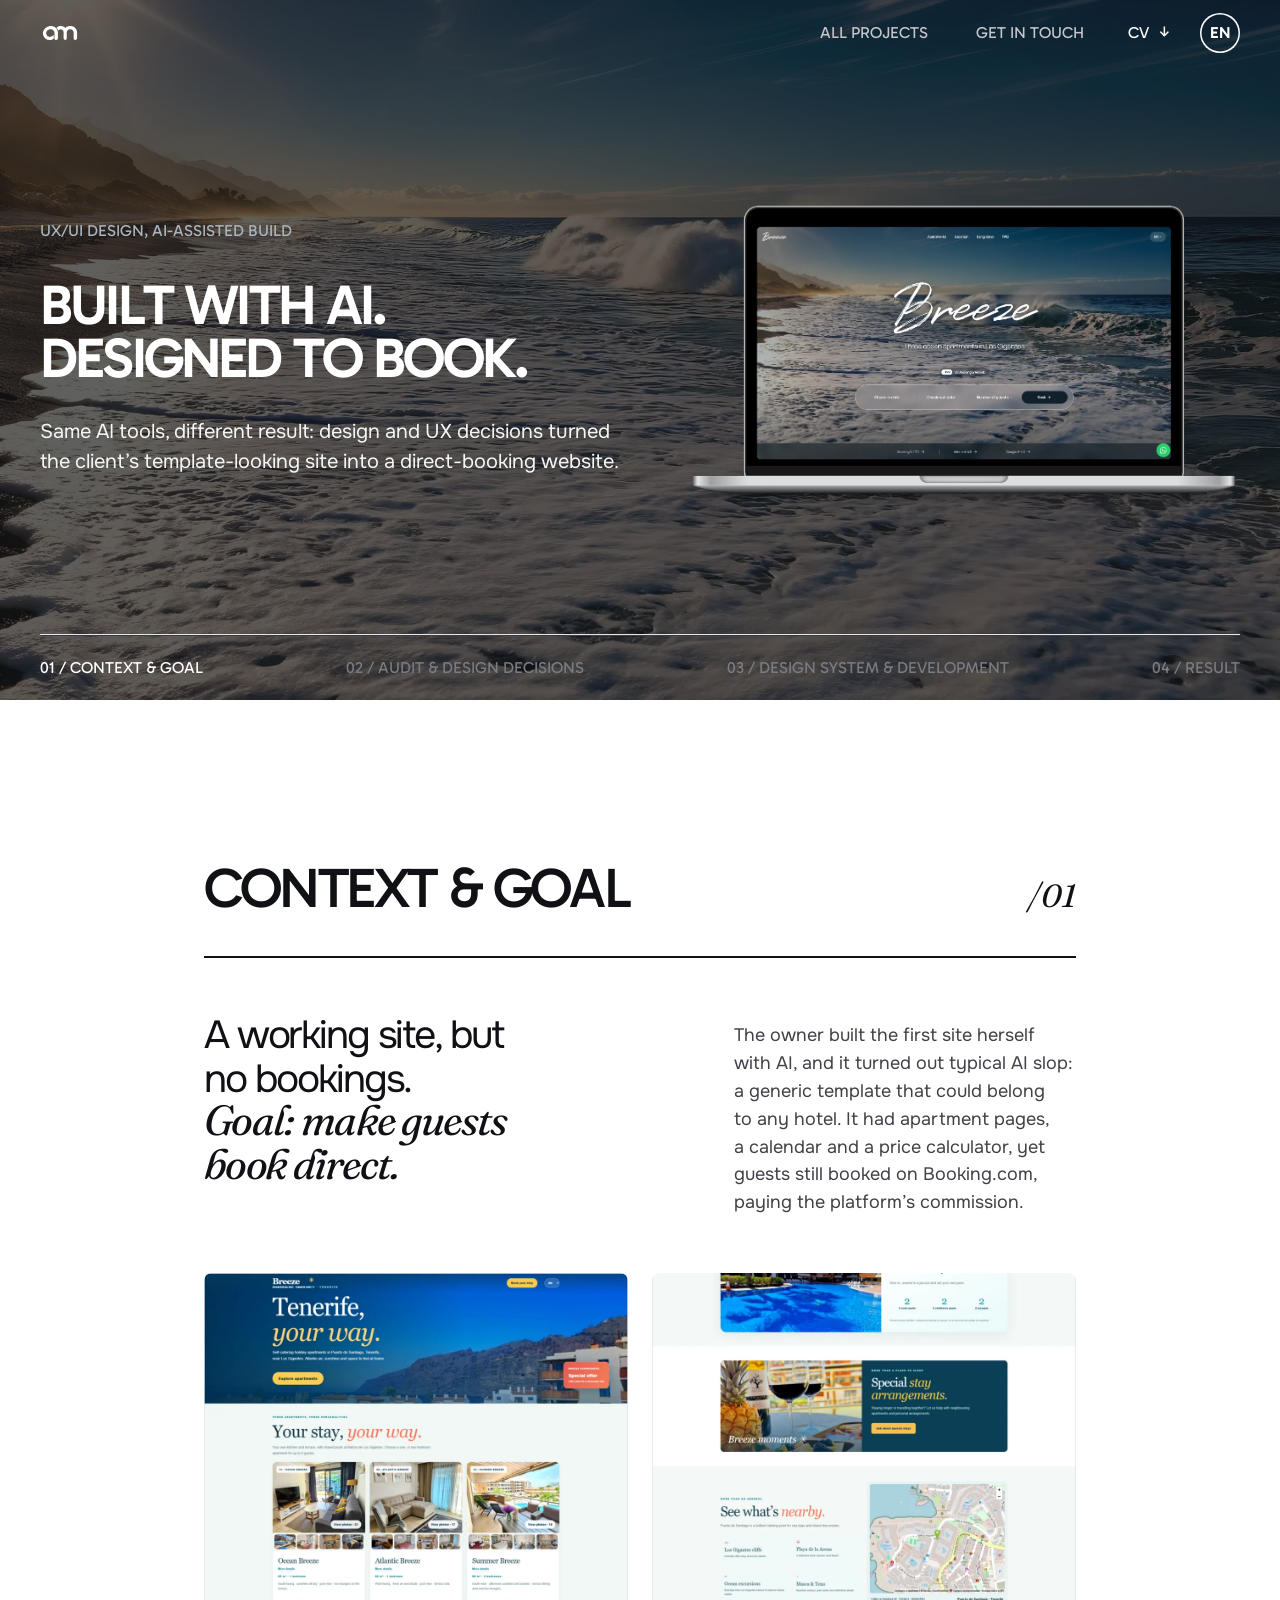
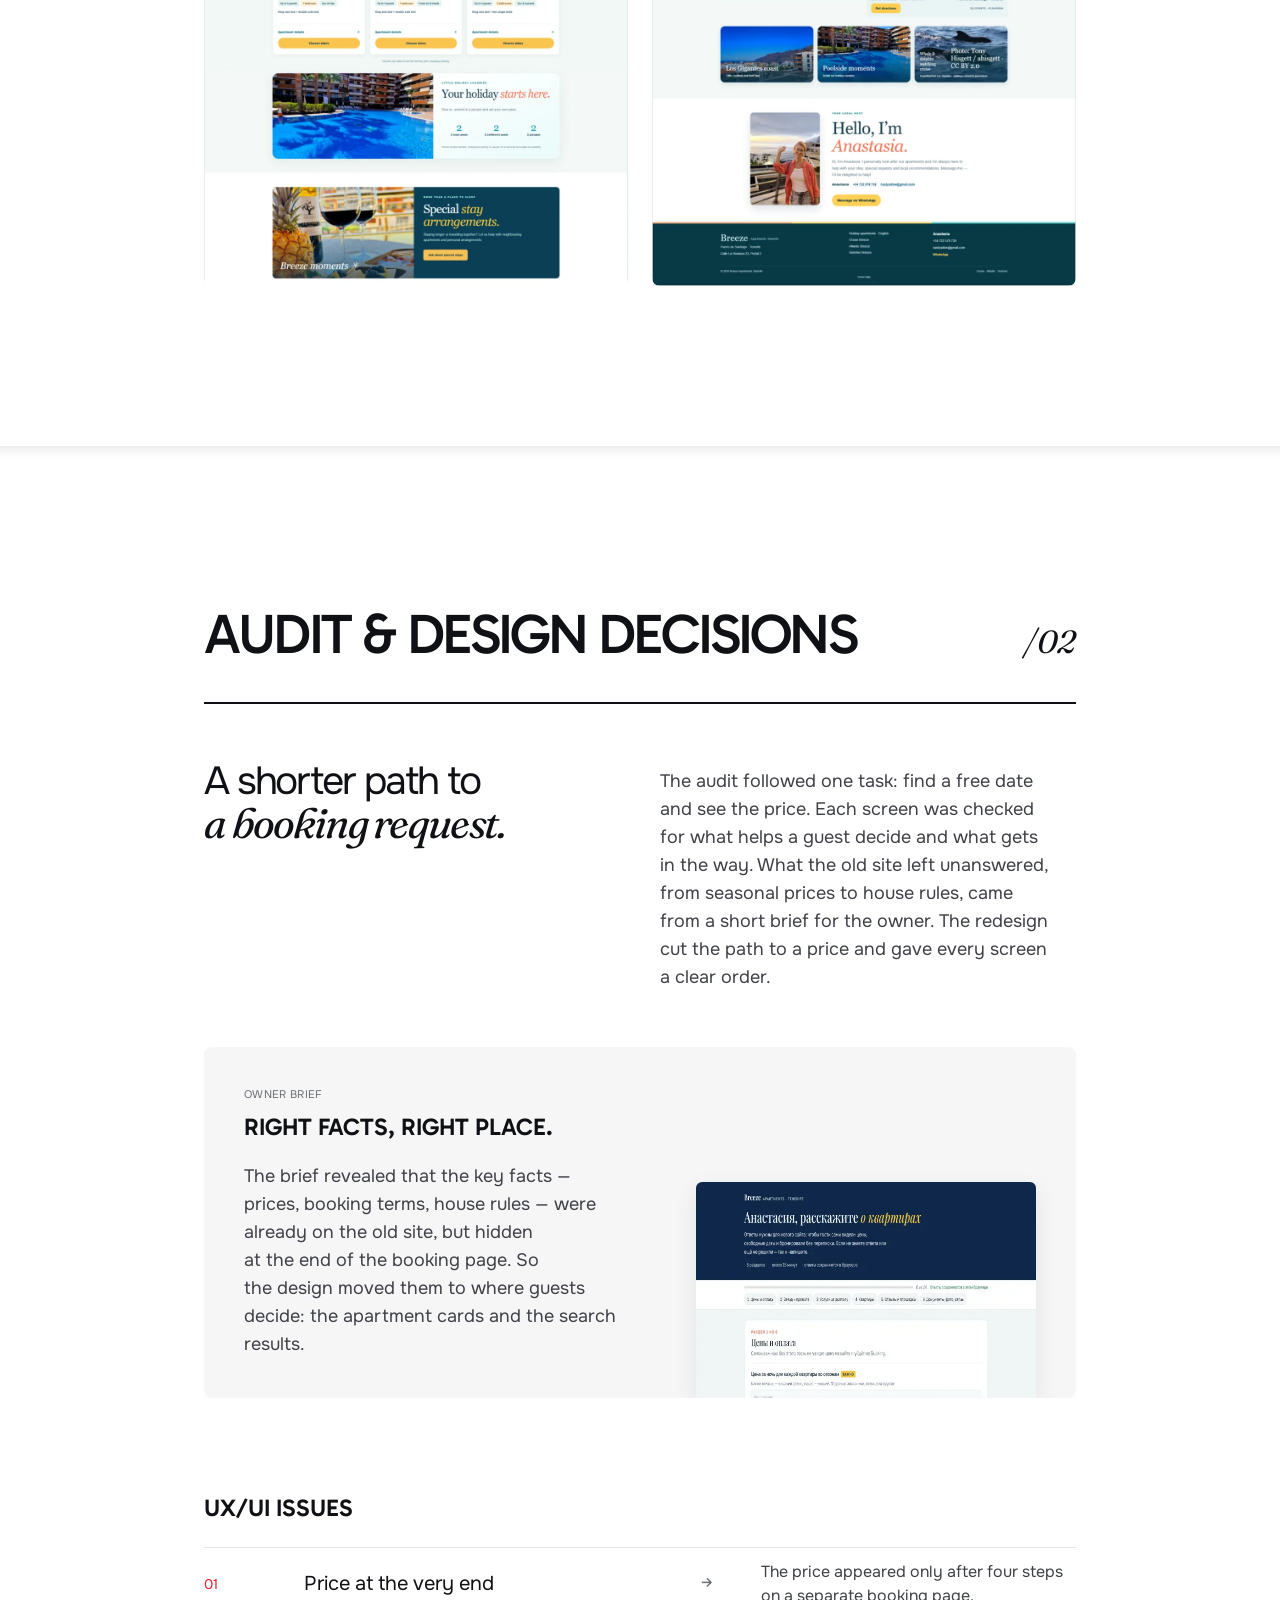
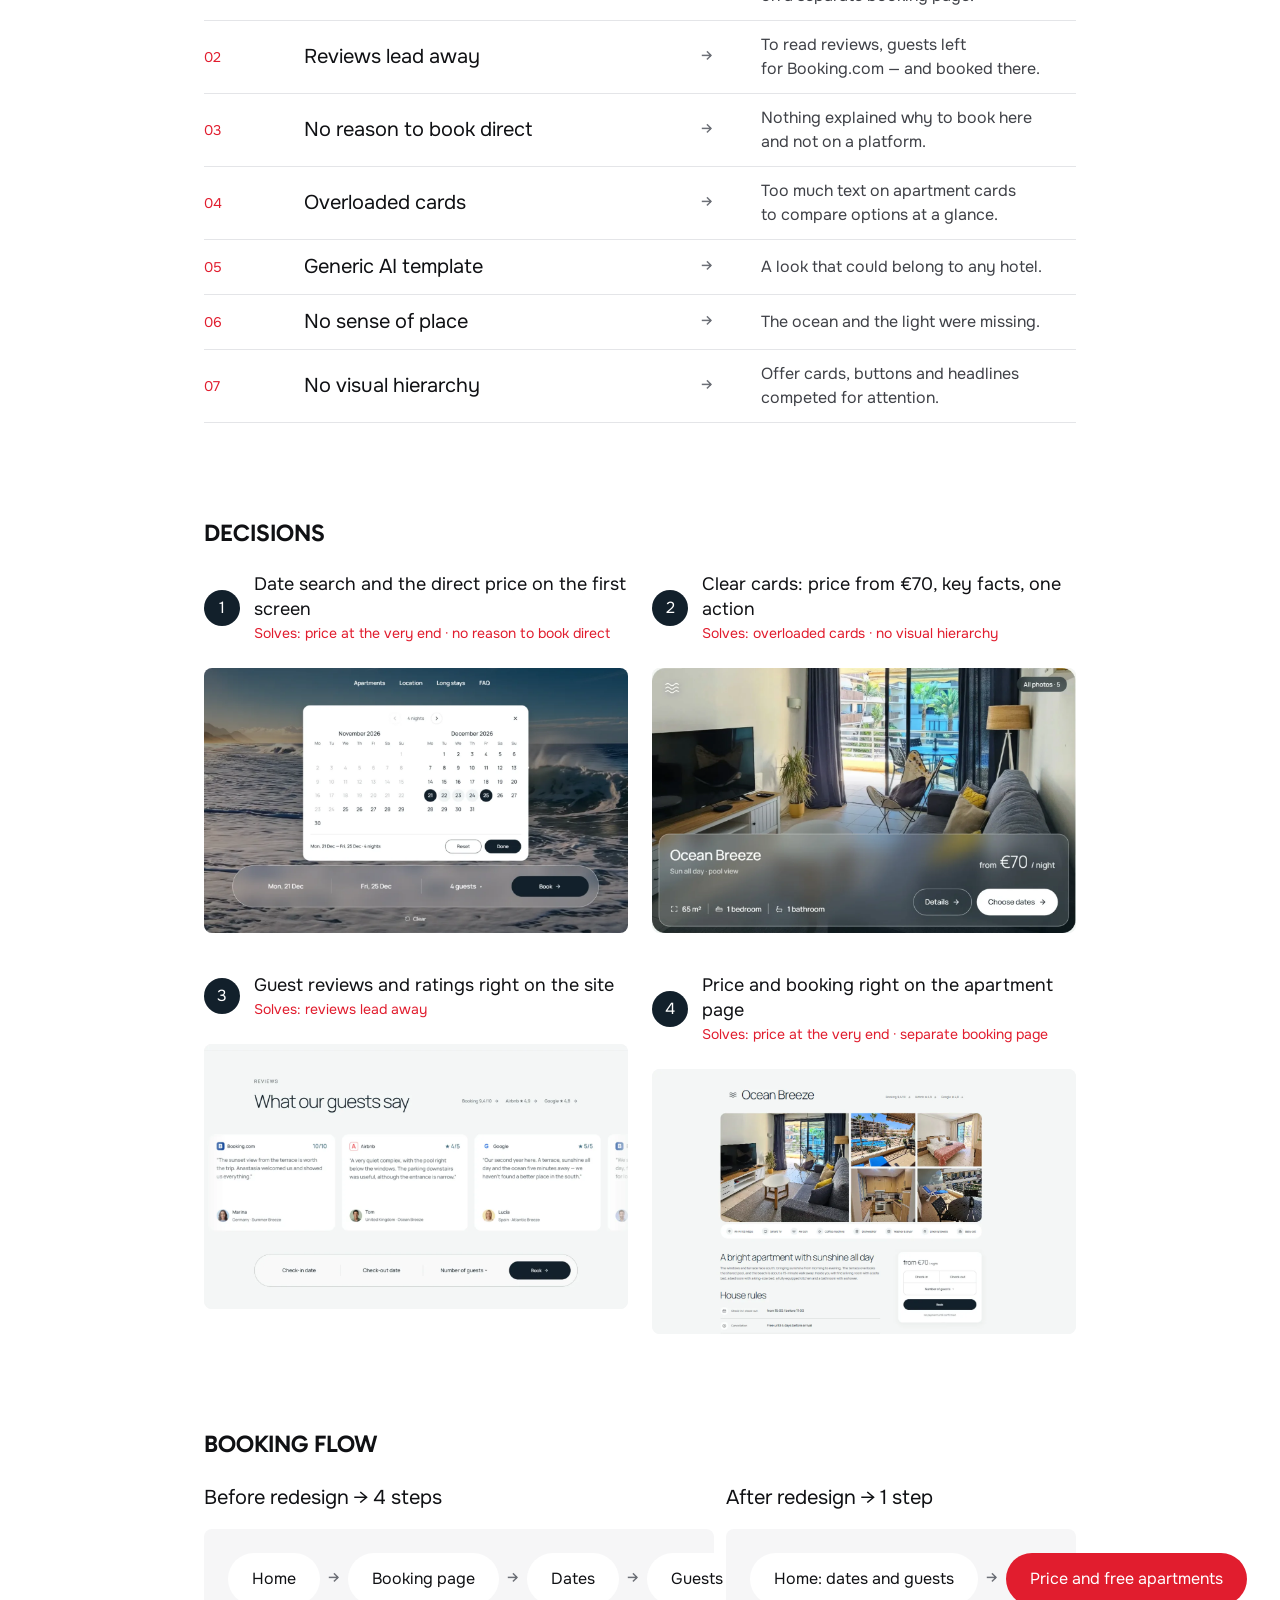
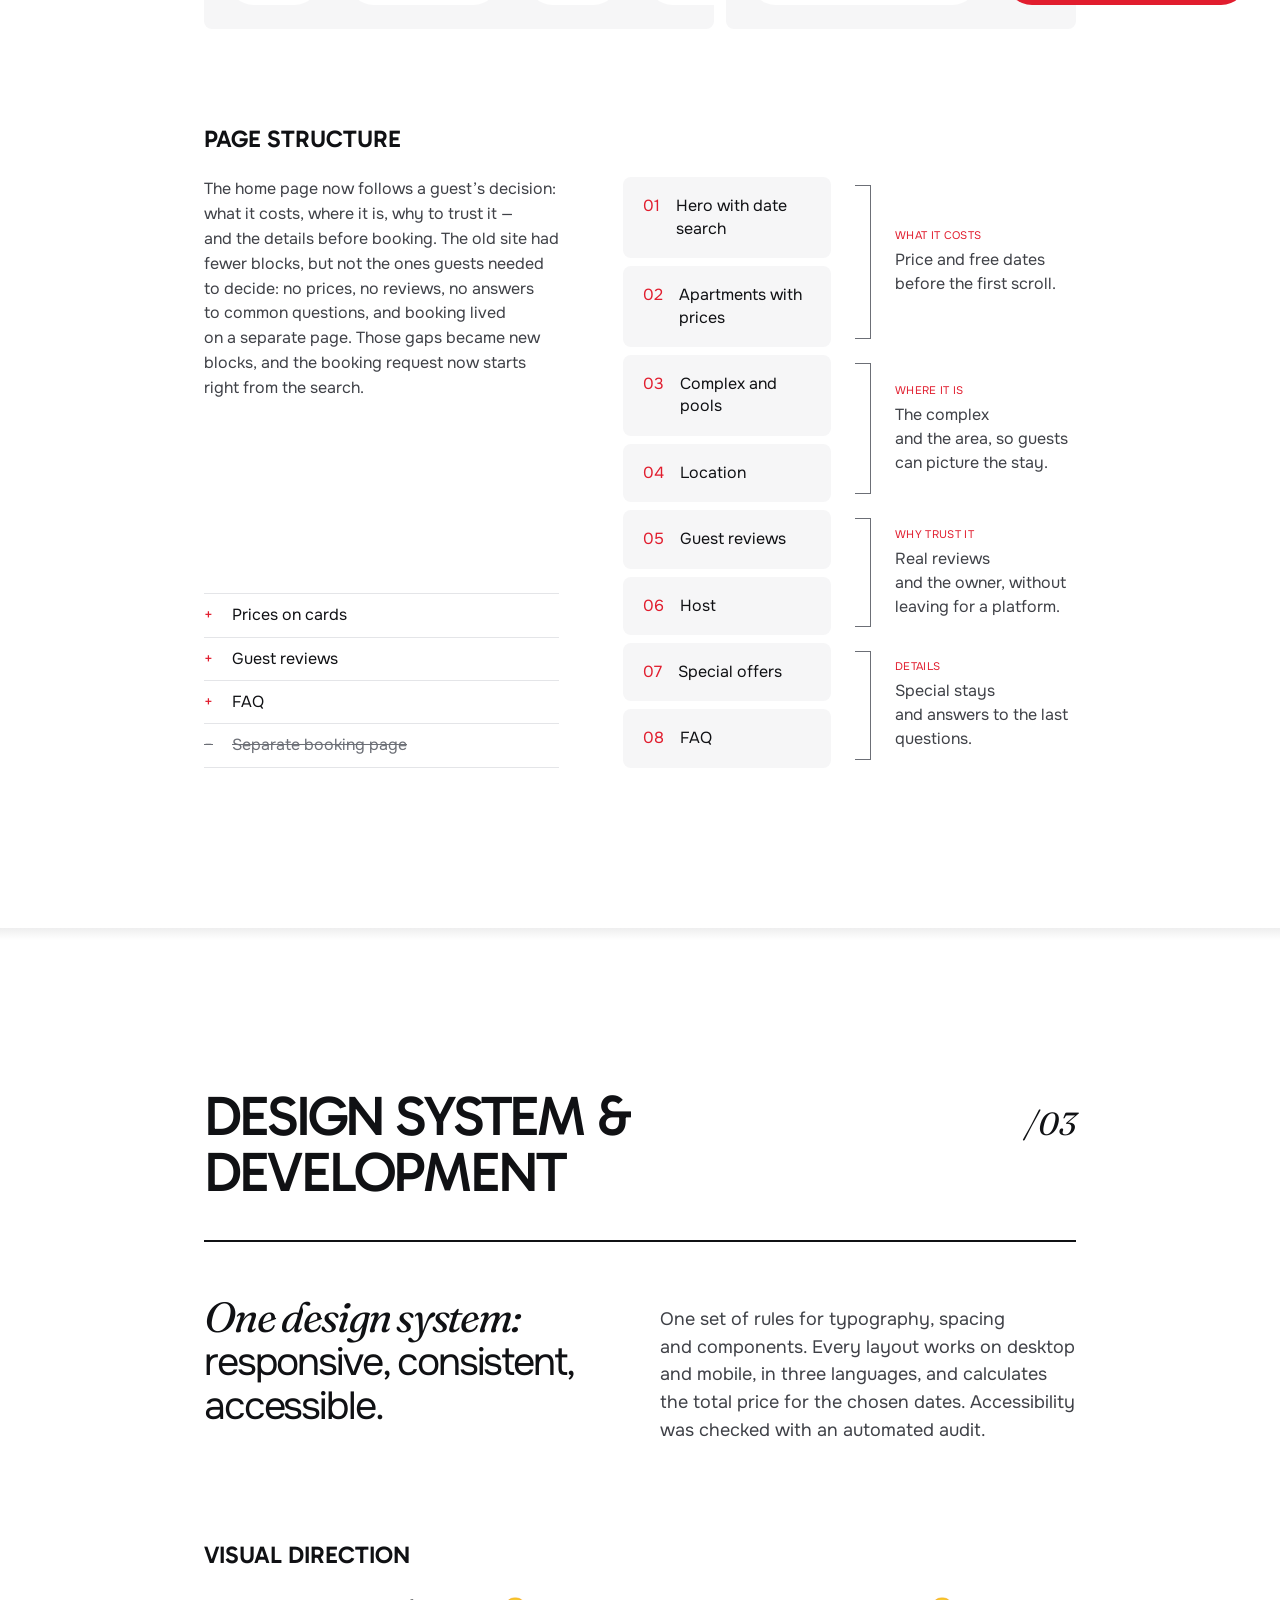
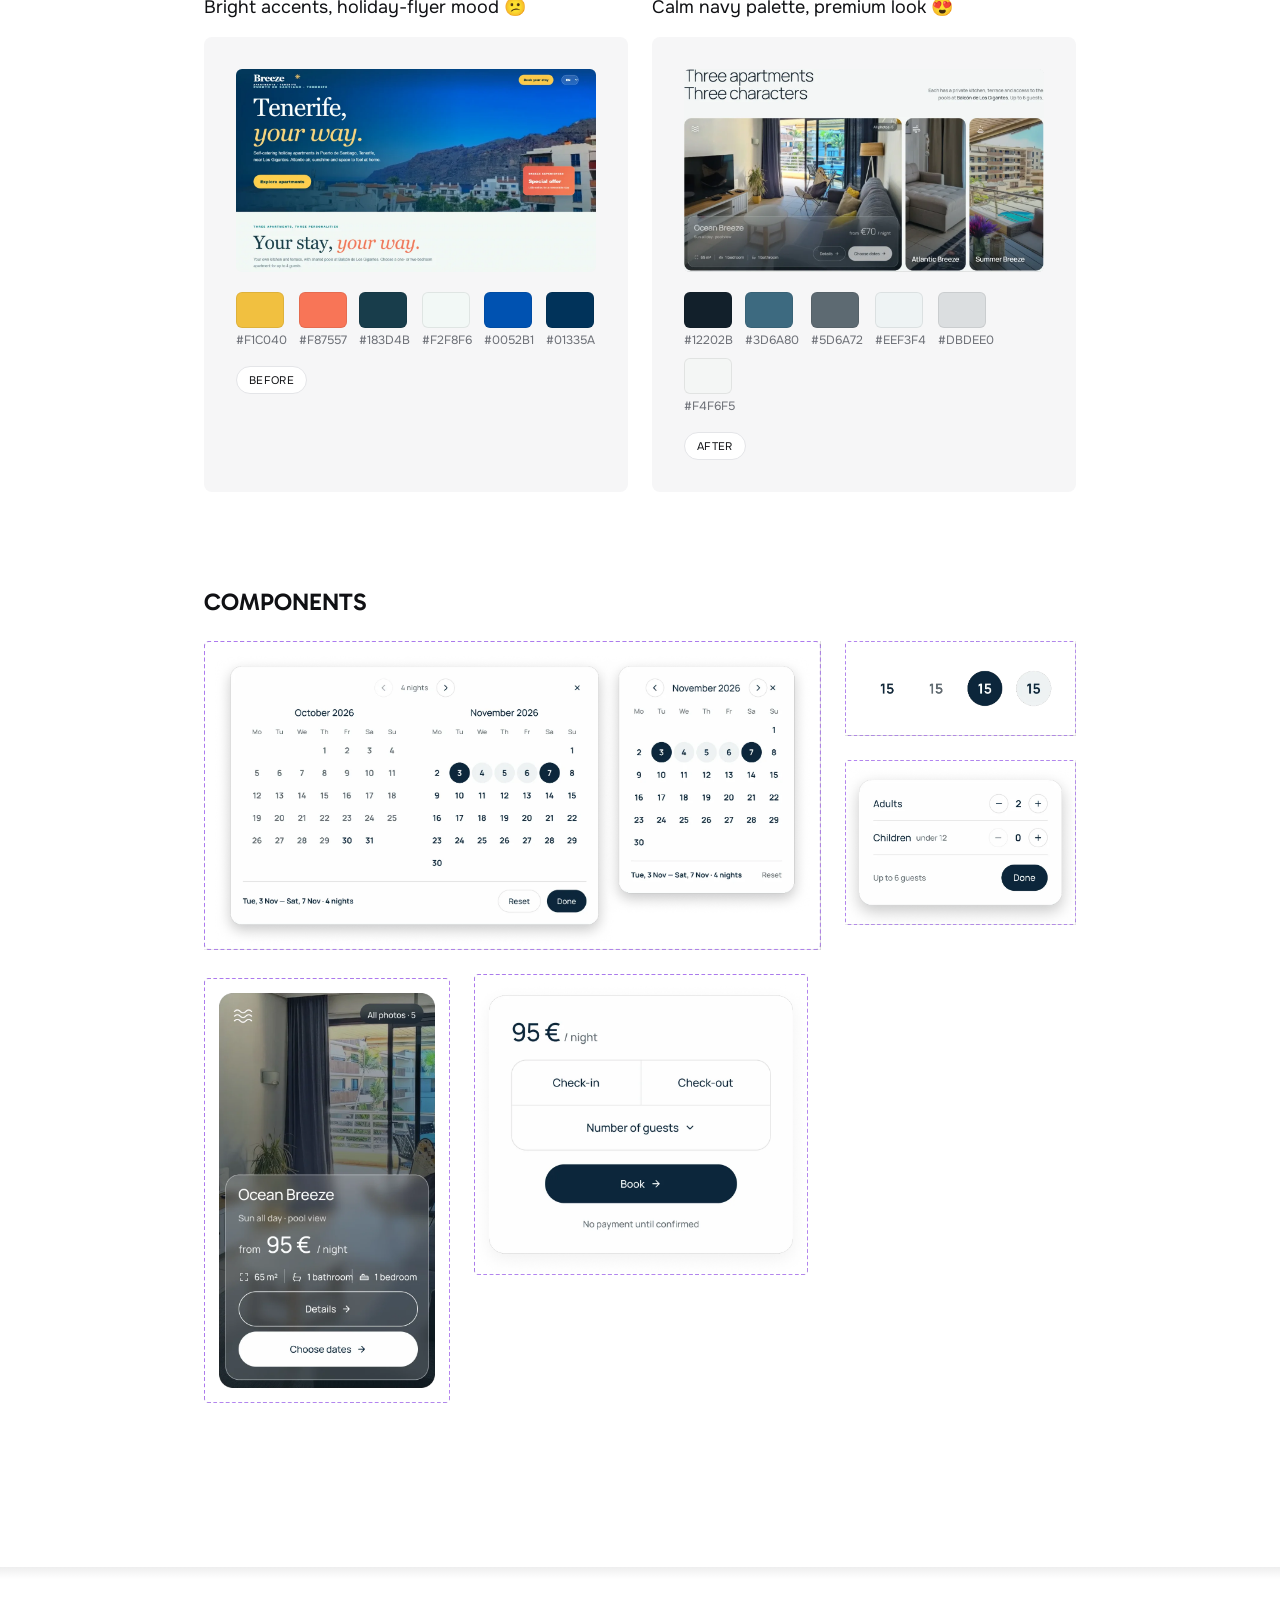
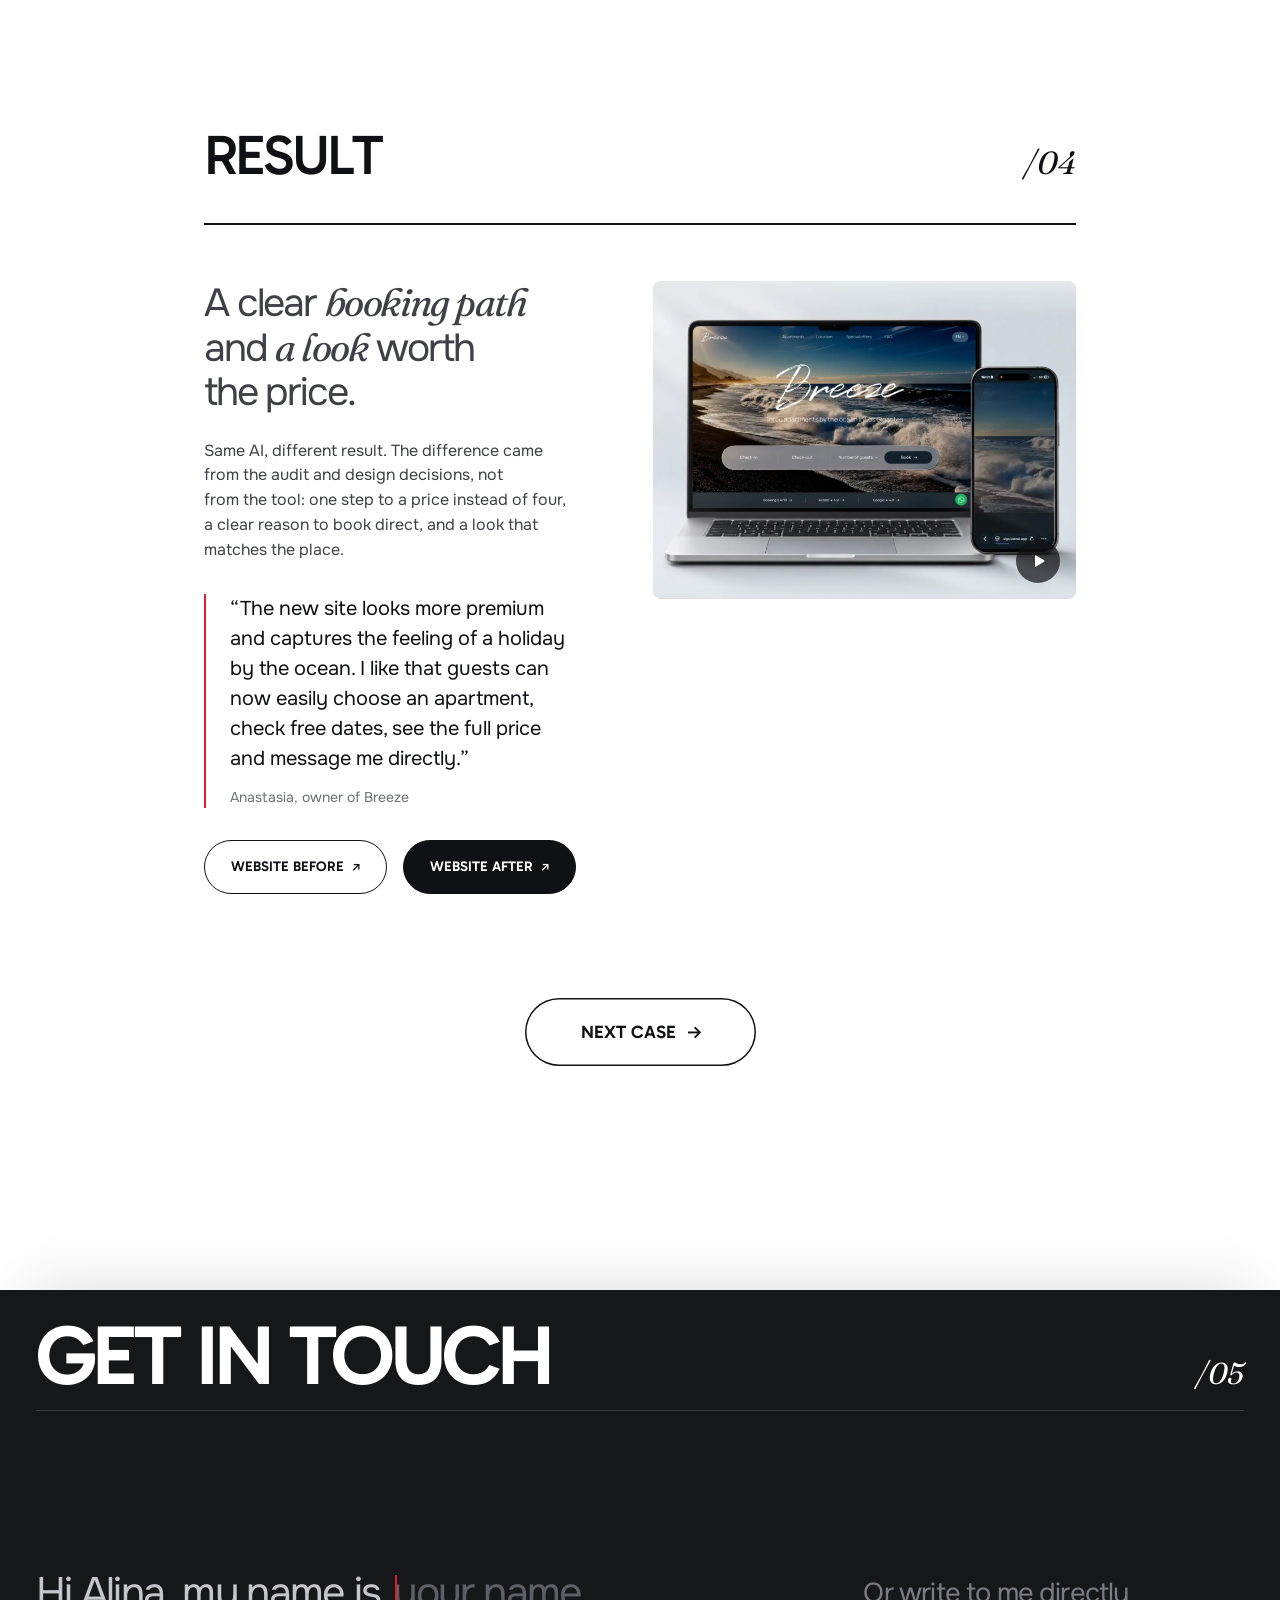
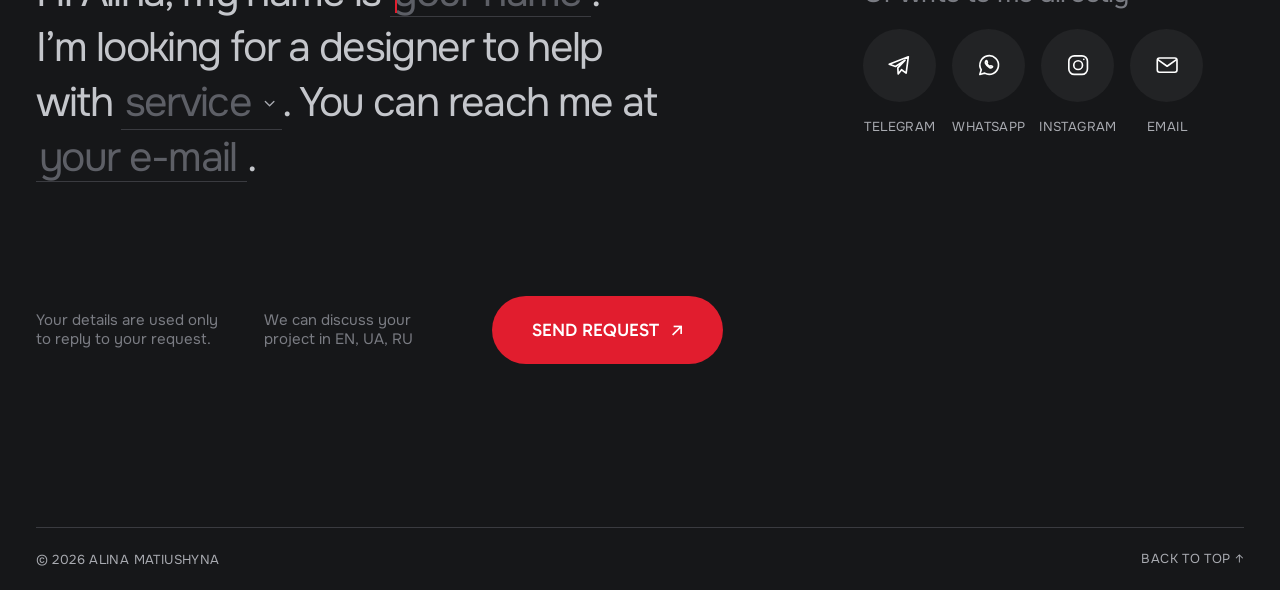
==== commit 5341ffb8: "Desktop case bar: section dropdown + header tools; mobile bar colour by section; Breeze hero ocean o" ====
--- a/breeze/index.html
+++ b/breeze/index.html
@@ -785,6 +785,7 @@
 <link rel="stylesheet" href="../case-hero-menu.css">
 <script src="../case-hero-menu.js" defer></script>
 <link rel="stylesheet" href="../mobile-menu.css?v=32">
+<link rel="stylesheet" href="../case-fixed-nav.css?v=5">
 </head>
 <body>
 <div class="safari-top-tint" aria-hidden="true"></div>
@@ -1457,5 +1458,6 @@
   window.addEventListener("blur", clearHover);
 });
 </script>
-<script src="../mobile-menu.js?v=19" defer></script>
+<script src="../mobile-menu.js?v=21" defer></script>
+<script src="../case-fixed-nav.js?v=2" defer></script>
 </body></html>
--- a/case-fixed-nav.css
+++ b/case-fixed-nav.css
@@ -0,0 +1,28 @@
+/* Desktop fixed case bar: logo · current section dropdown · All projects / Get in touch / CV / language */
+.fh-sec{display:none}
+@media (min-width:821px){
+  .fixed-header.fh-compact{display:flex!important;align-items:center;justify-content:flex-start;gap:24px;height:72px;padding:0 max(40px,calc((100% - 1360px)/2))!important}
+  .fixed-header.fh-compact>.back{width:auto!important;height:auto!important;padding:0!important;justify-content:flex-start}
+  .fixed-header.fh-compact>nav.sections-nav{display:none!important}
+  .fixed-header.fh-compact>.tools{display:flex!important;align-items:center;gap:32px;margin-left:auto;height:auto!important;border:0!important}
+  .fh-sec{display:block;position:relative}
+  .fh-sec-btn{display:inline-flex;align-items:center;gap:12px;height:48px;padding:0;border:0;background:transparent;color:#fff;font:400 16px/1 Gabarito,sans-serif;text-transform:uppercase;cursor:pointer}
+  .fh-sec-arrow{font:600 16px/16px "Fustat Arrows","Fustat","Onest",Arial,sans-serif;transition:transform .2s ease}
+  .fh-sec.is-open .fh-sec-arrow{transform:rotate(180deg)}
+  .fh-sec-btn:focus-visible{outline:2px solid #fff;outline-offset:4px}
+  .fh-sec-list{display:none;position:absolute;left:-16px;top:60px;min-width:340px;background:#101114;border:1px solid #fff;padding:4px 0}
+  .fh-sec.is-open .fh-sec-list{display:block}
+  .fh-sec-list a{display:flex;align-items:center;min-height:48px;padding:0 16px;font:400 16px/1 Gabarito,"Onest",Arial,sans-serif;text-transform:uppercase;color:#fff;text-decoration:none;border-top:1px solid #6c6f76}
+  .fh-sec-list a:first-child{border-top:0}
+  .fh-sec-list a:hover,.fh-sec-list a:focus-visible,.fh-sec-list a[aria-current="location"]{background:#fff;color:#101114;outline:none}
+}
+@media (min-width:821px){
+  /* Same look as the top case header (rules mirrored from case-hero-menu.css). */
+  .fixed-header.fh-compact>.tools{gap:16px;padding-inline-end:0;position:static}
+  .fixed-header.fh-compact .case-project-menu,.fixed-header.fh-compact .case-contact-link{display:block}
+  .fixed-header.fh-compact .case-tool-link{display:flex;align-items:center;gap:8px;flex:none;width:140px;height:48px;padding:0 16px;white-space:nowrap;border-radius:999px;color:#c4c6cb;font:400 16px/1 Gabarito,sans-serif;text-transform:uppercase;cursor:pointer;transition:color .18s ease;box-sizing:border-box;text-decoration:none}
+  .fixed-header.fh-compact .case-tool-link:is(:hover,:focus-visible),.fixed-header.fh-compact .case-project-menu[open] summary{color:#fff}
+  .fixed-header.fh-compact>.tools>.cv{display:inline-flex!important;align-items:center;justify-content:center;width:68px;height:48px;padding:0!important;box-sizing:border-box}
+  .fh-sec{margin-left:40px}
+}
+@media (min-width:821px){.fh-sec-list{padding:0!important;border:1px solid #6c6f76!important;box-shadow:0 0 0 1px #101114}.fh-sec-list a[aria-current="location"]{box-shadow:inset 1px 0 0 #101114,inset -1px 0 0 #101114}}
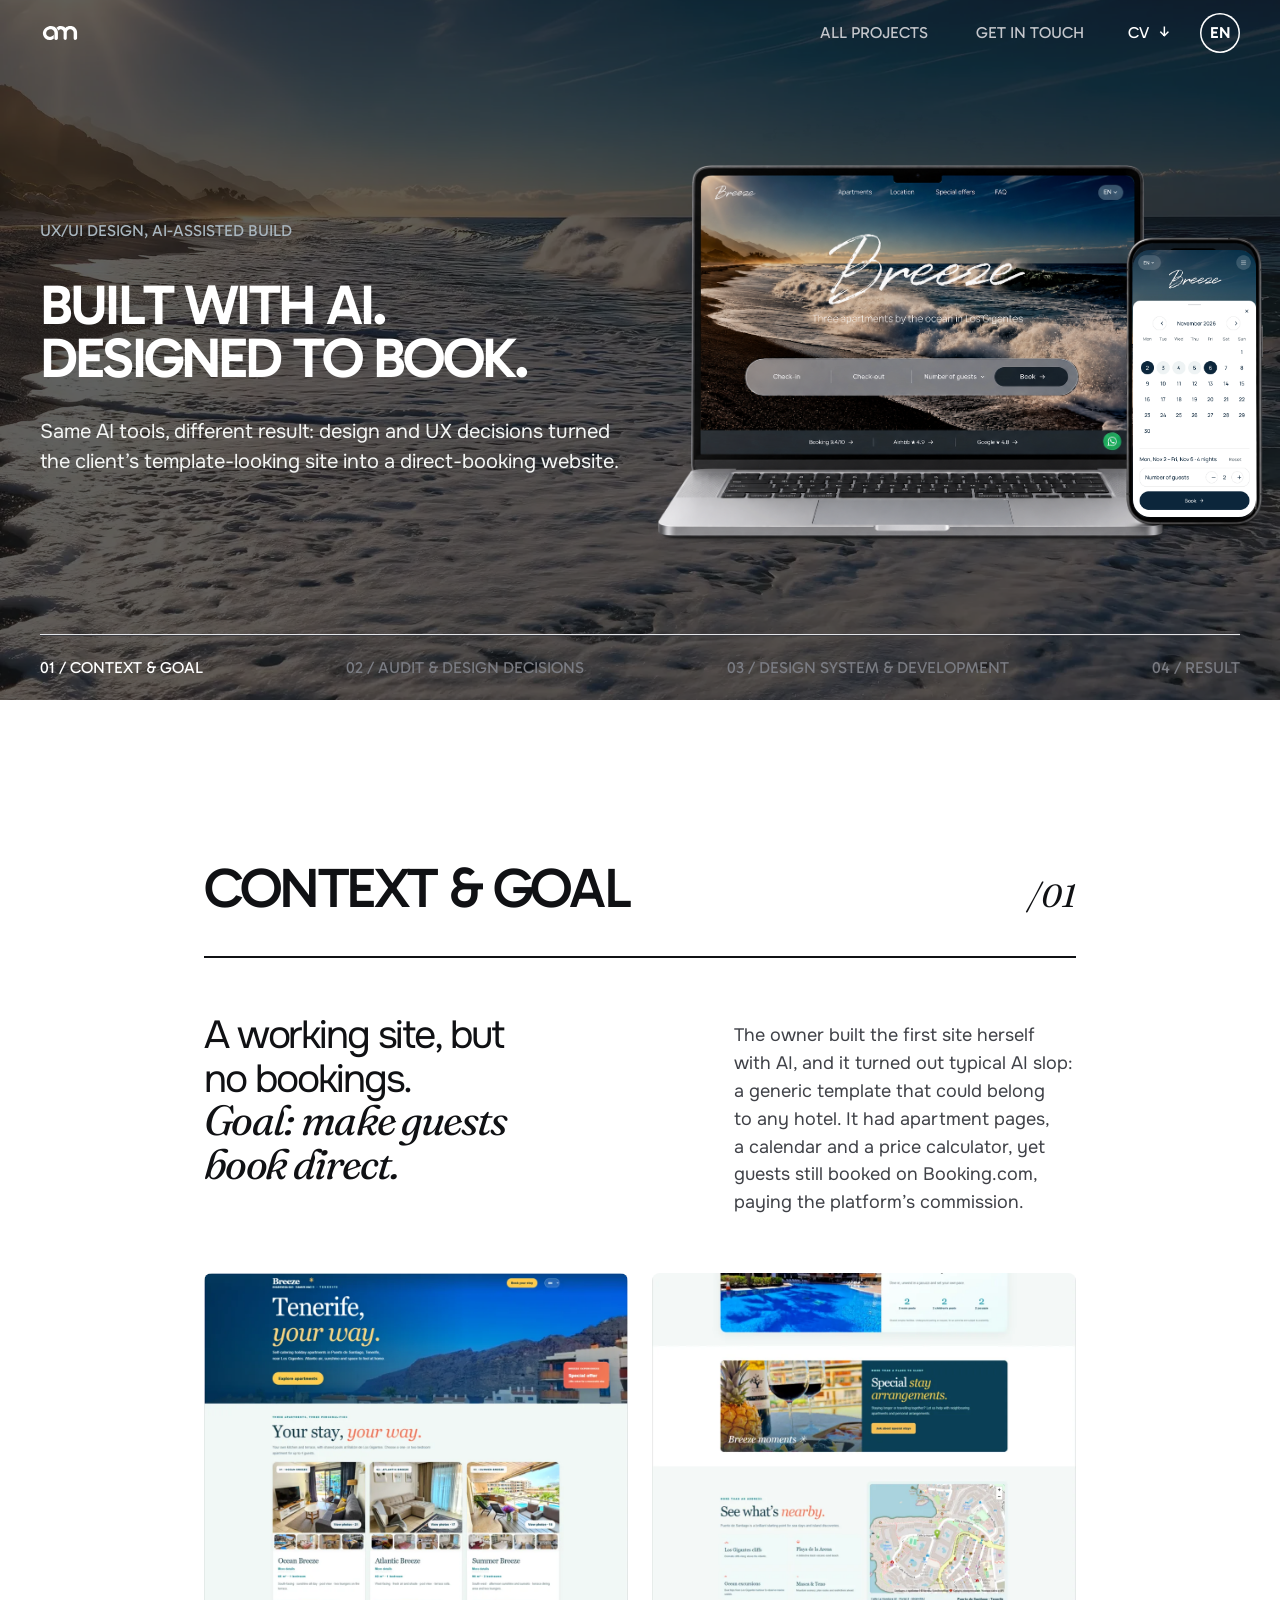
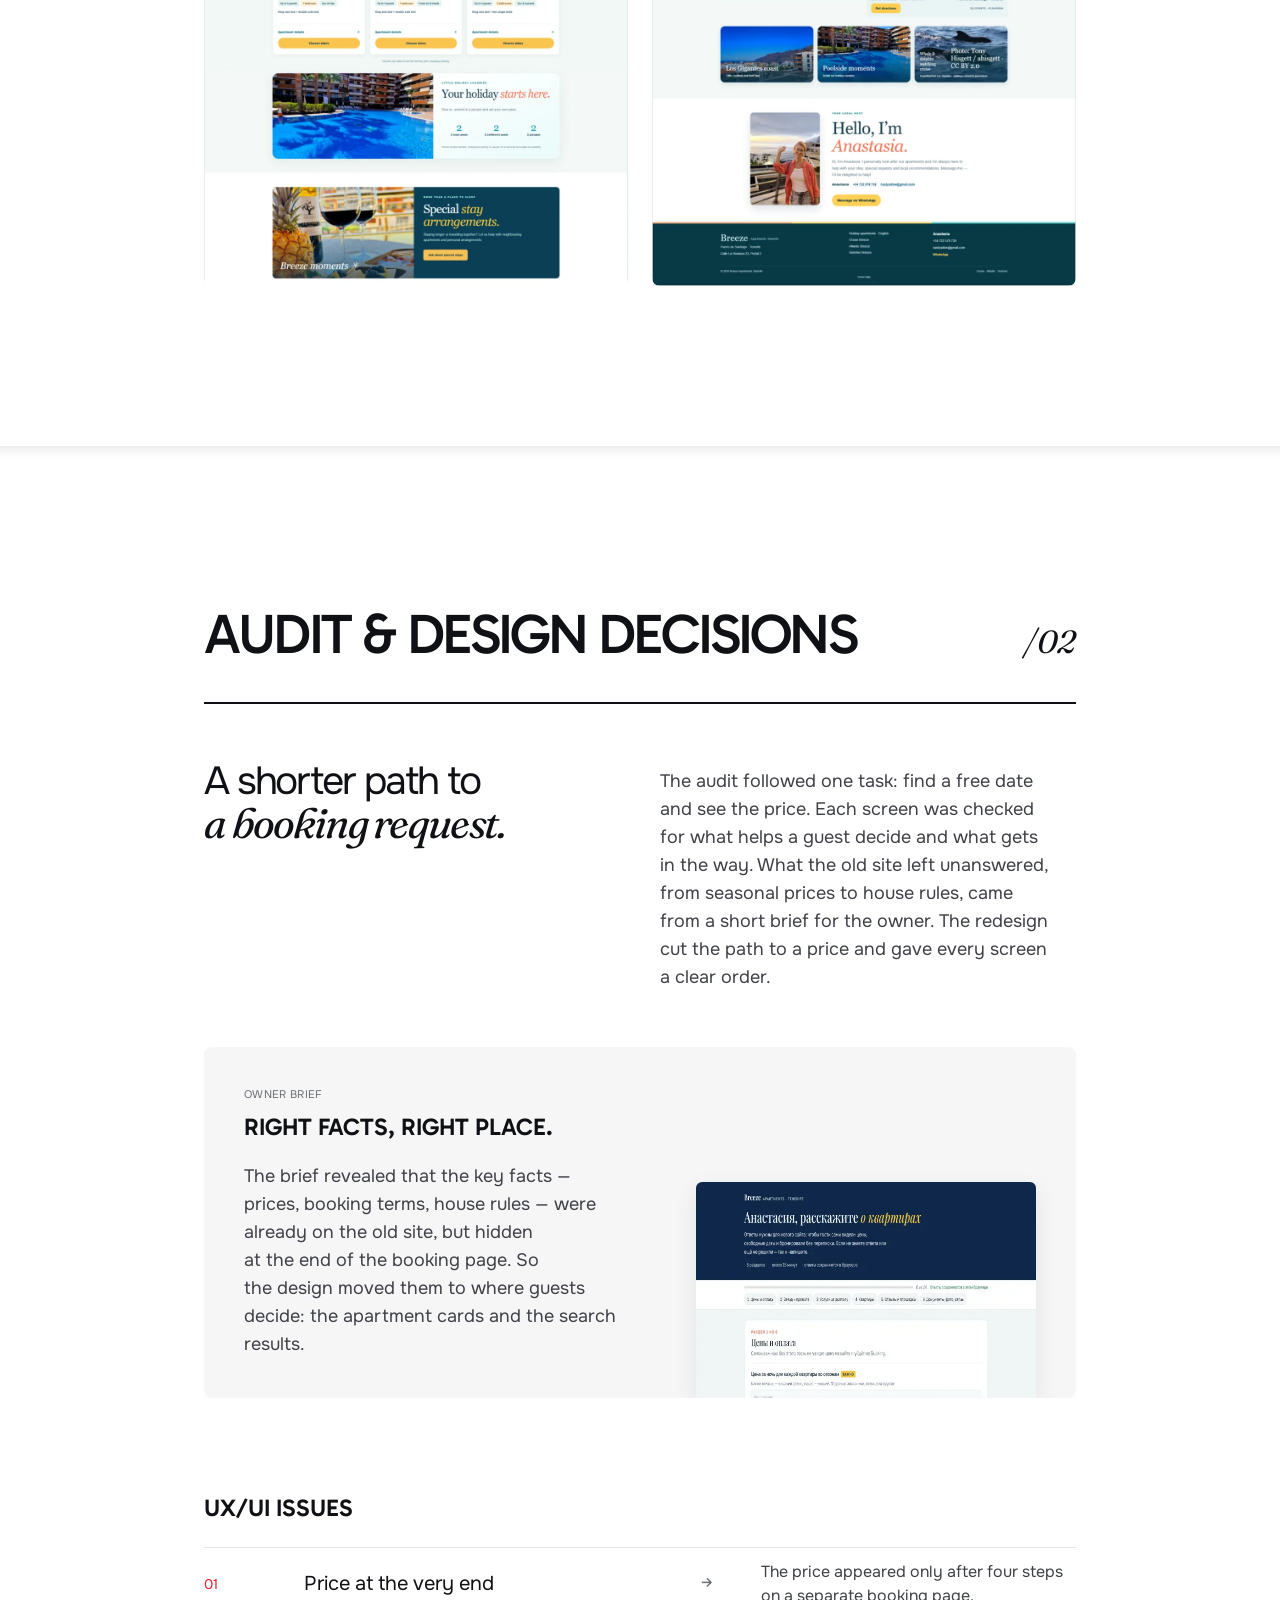
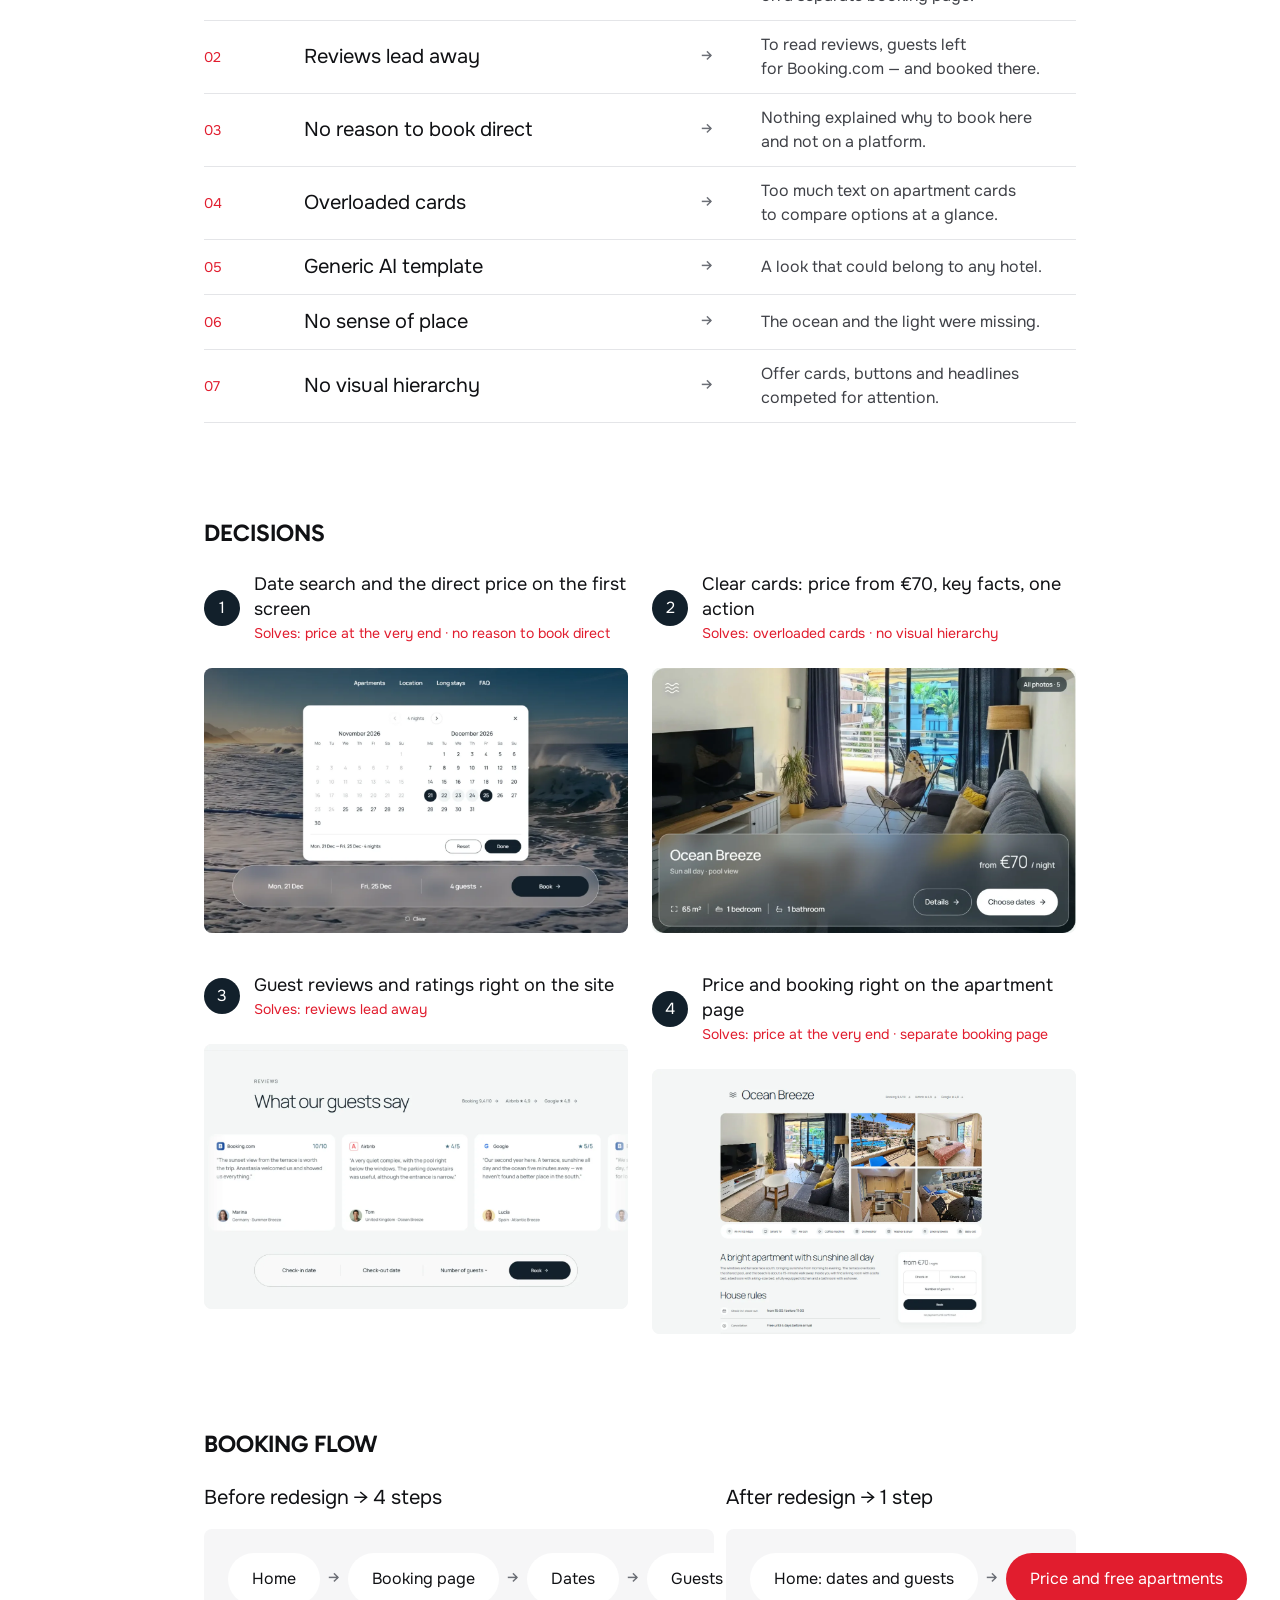
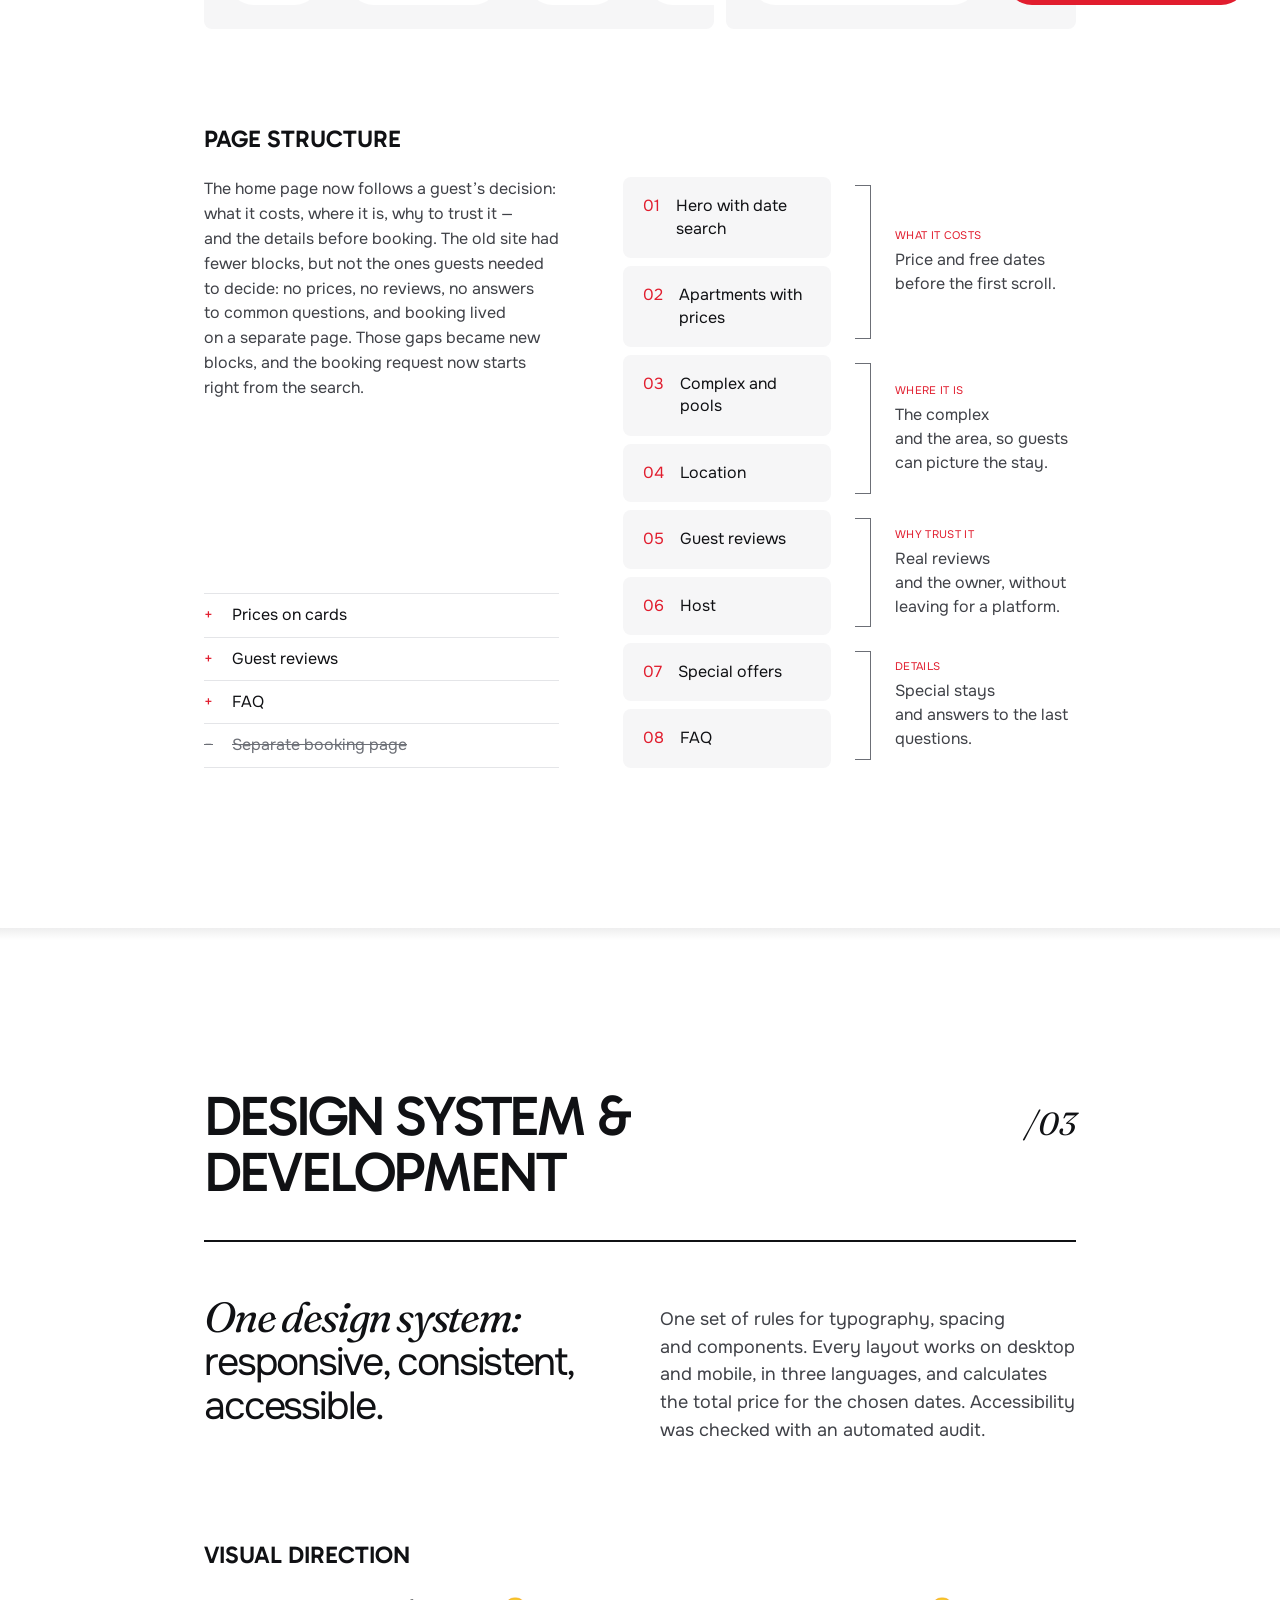
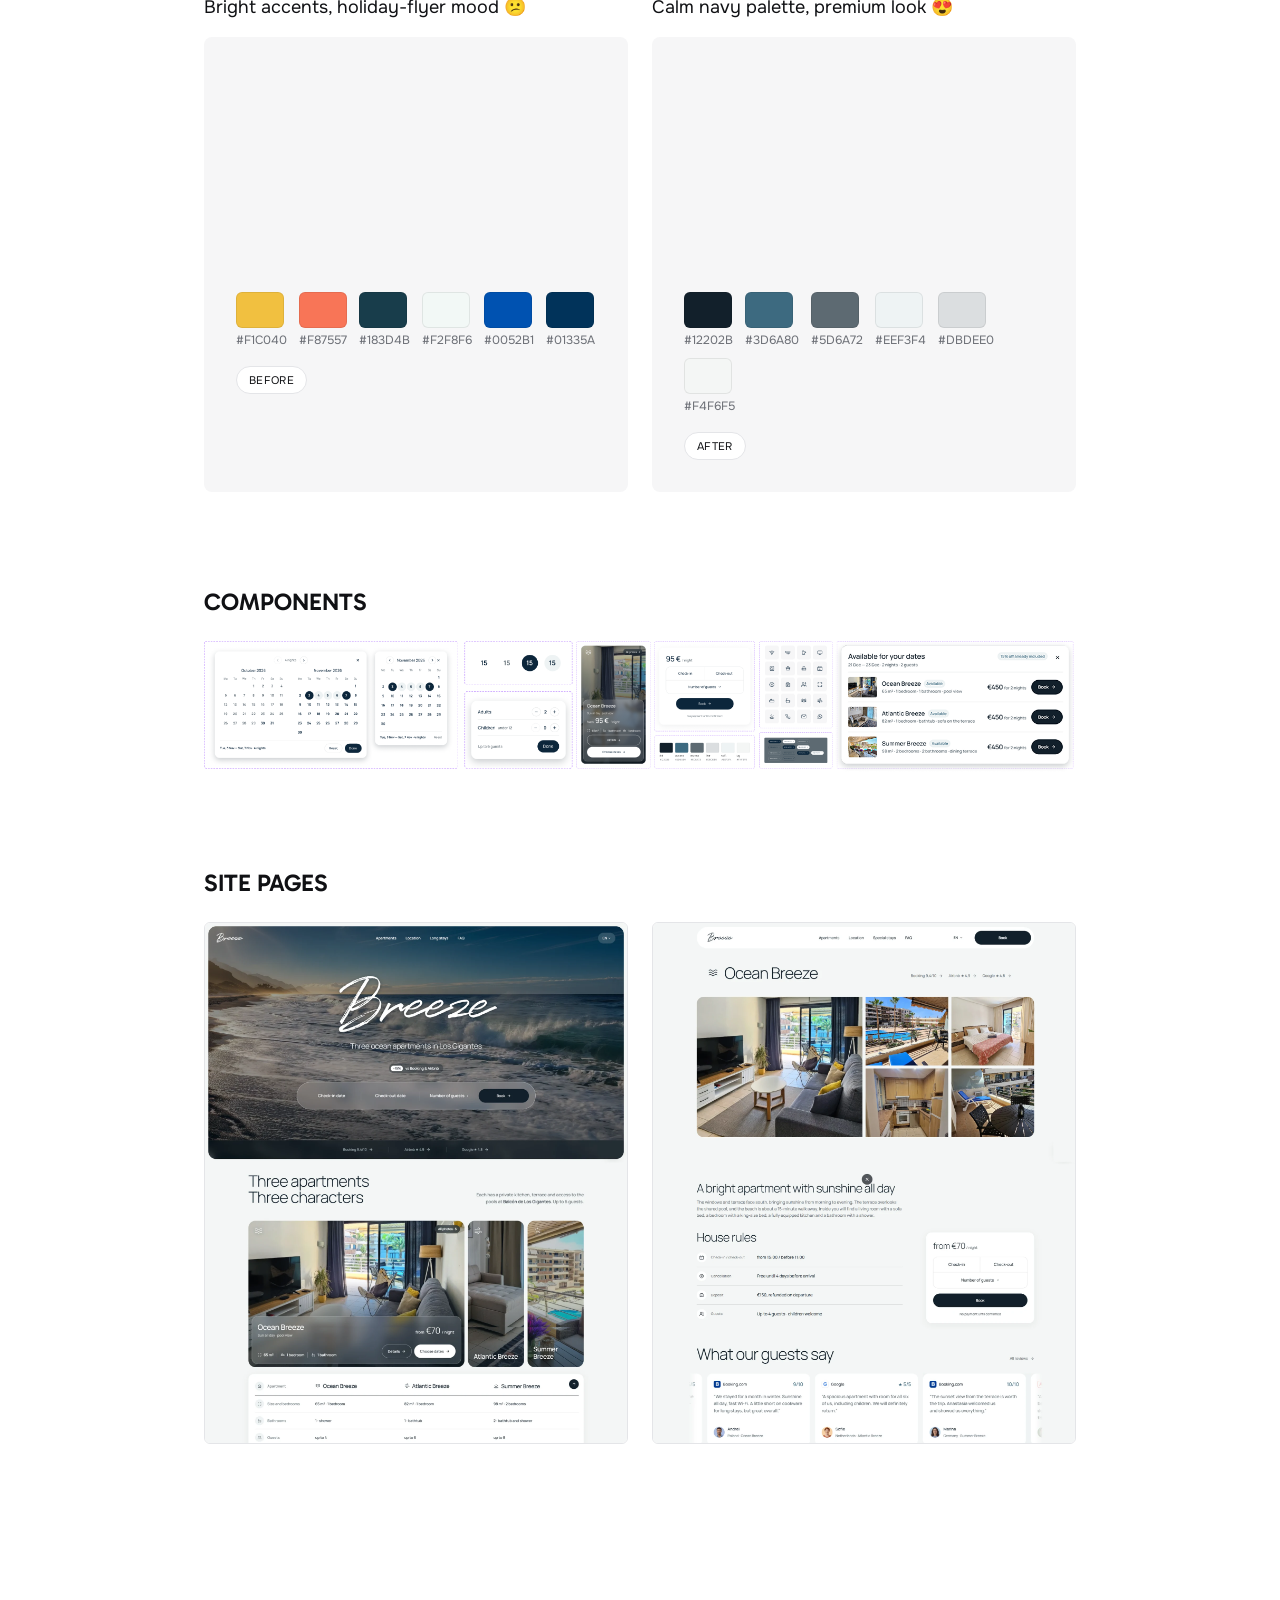
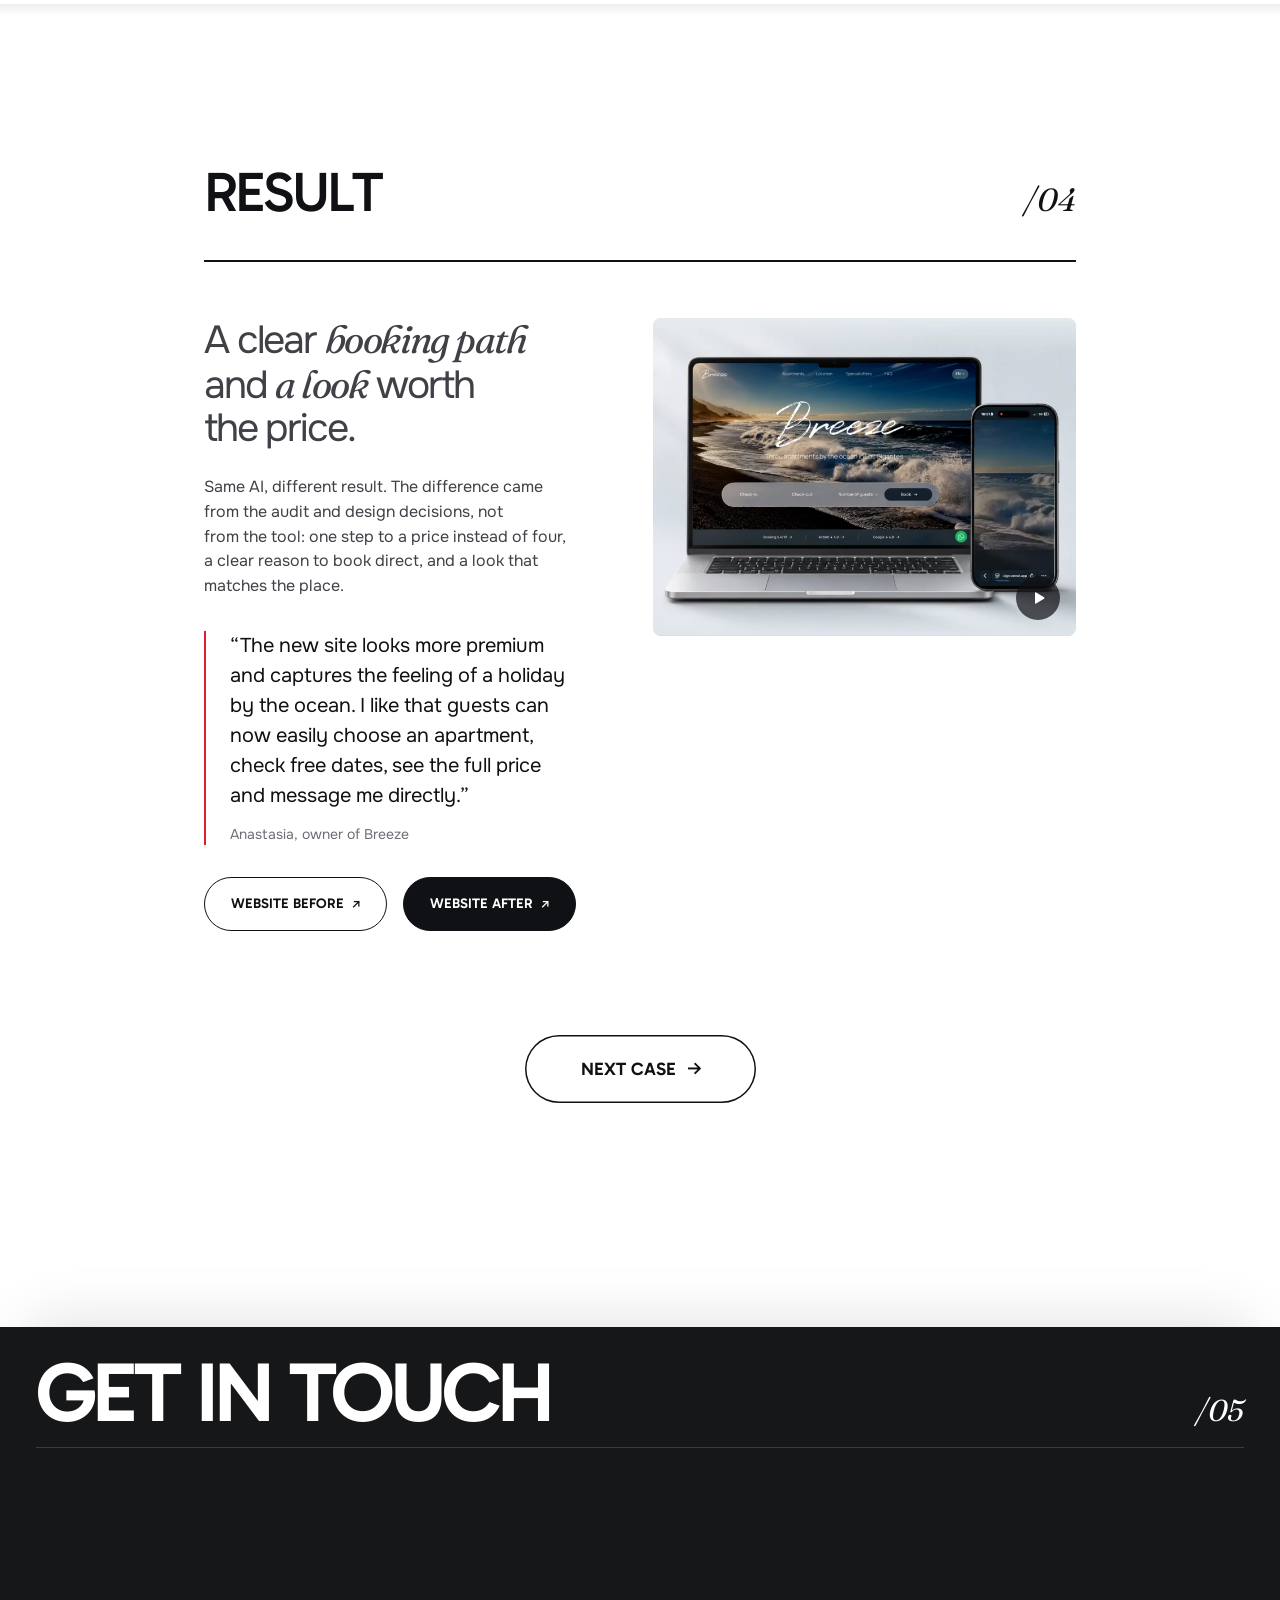
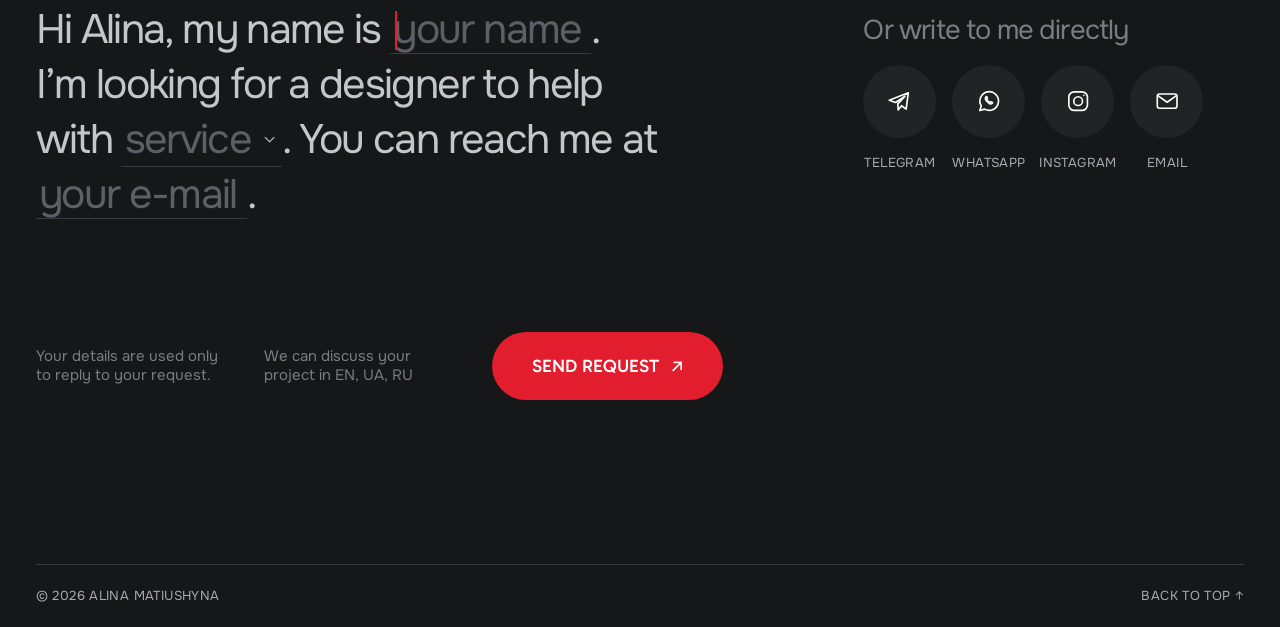
==== commit aab077ce: "Refine mobile navigation and Breeze case visuals" ====
--- a/breeze/index.html
+++ b/breeze/index.html
@@ -747,6 +747,11 @@
 .bz-sw span{display:flex;flex-direction:column;gap:6px;font:400 12px/1 Onest,sans-serif;color:#6c6f76}
 .bz-sw span::before{content:"";width:48px;height:36px;border-radius:6px;background:var(--c);box-shadow:inset 0 0 0 1px rgba(0,0,0,.08)}
 .bz-vd .cap{font:400 18px/1.5 Onest,sans-serif;color:var(--ink);margin:0}
+.bz-comp-compact{display:none}
+@media(min-width:821px){
+  #system .bz-comp-compact{display:block;width:100%;height:auto}
+  #system .bz-comp{display:none}
+}
 .bz-comp{display:grid;grid-template-columns:minmax(0,1.2fr) minmax(0,1.36fr) minmax(0,1fr);grid-template-rows:auto auto;gap:24px}
 .bz-tile{display:flex;align-items:center;justify-content:center}
 .bz-tile img{max-width:100%;height:auto;display:block}
@@ -754,6 +759,15 @@
 .bz-comp .side{display:flex;flex-direction:column;gap:24px}
 .bz-comp .mid{display:flex;flex-direction:column;gap:24px}
 .bz-comp .row2{grid-column:1 / 4;display:grid;grid-template-columns:minmax(0,391fr) minmax(0,533fr) minmax(0,388fr);gap:24px}
+.bz-final-design{width:100%;margin:0}
+.bz-final-design img{display:block;width:100%;height:auto}
+.bz-site-previews{display:none}
+@media(min-width:821px){
+  .bz-final-design{display:none}
+  .bz-site-previews{display:grid;grid-template-columns:repeat(2,minmax(0,1fr));gap:24px}
+  .bz-site-preview{height:clamp(320px,58vh,600px);overflow:auto;border:1px solid #e4e5e8;border-radius:6px;background:#f6f6f7}
+  .bz-site-preview img{display:block;width:100%;height:auto}
+}
 .bz-result{display:grid;grid-template-columns:minmax(0,1fr) minmax(0,1.1fr);gap:64px;align-items:start}
 .bz-result .bz-title{font:400 clamp(32px,3.05vw,48px)/1.12 Onest,sans-serif;letter-spacing:-.055em;margin:0 0 24px}
 .bz-result p.txt{font:400 16px/1.55 Onest,sans-serif;color:#3f4147;margin:0 0 32px;max-width:500px}
@@ -777,6 +791,7 @@
  .bz-flow{grid-template-columns:1fr;gap:20px}
  .bz-group{grid-template-columns:1fr;gap:12px}.bz-group .br{display:none}.bz-group .call{padding-left:16px;border-left:2px solid #e4e5e8;order:-1}.bz-groups{gap:28px}
  .bz-comp,.bz-comp .row2{grid-template-columns:1fr}.bz-comp .cal,.bz-comp .row2{grid-column:auto}
+ #system .bz-comp{width:min(86%, 480px);margin-inline:auto}
  .bz-h3{font-size:20px}
  .bz-screens .c{font-size:16px}
 }
@@ -784,7 +799,7 @@
 <style id="hero-nav-colors">.hero #section-navigation{border-top:1px solid #e4e5e8!important}.hero #section-navigation a{color:rgba(255,255,255,.48)}.hero #section-navigation a[aria-current="location"],.hero #section-navigation a:hover,.hero #section-navigation a:focus-visible{color:#fff}</style>
 <link rel="stylesheet" href="../case-hero-menu.css">
 <script src="../case-hero-menu.js" defer></script>
-<link rel="stylesheet" href="../mobile-menu.css?v=32">
+<link rel="stylesheet" href="../mobile-menu.css?v=43">
 <link rel="stylesheet" href="../case-fixed-nav.css?v=5">
 </head>
 <body>
@@ -793,7 +808,7 @@
  <div class="top"><div class="case-identity"><a class="back" href="../" aria-label="Home"><picture><source media="(max-width: 820px)" srcset="../img/am-logo-mobile-white.svg"><img src="../img/am-logo-white.svg" width="40" height="40" alt=""></picture></a></div><div class="tools"><details class="case-project-menu"><summary class="case-tool-link" aria-controls="case-project-panel">All projects</summary><div class="case-project-panel" id="case-project-panel"><a href="../#work">Latest projects</a></div></details><a class="case-tool-link case-contact-link" href="#contact">Get in touch</a><a class="cv" href="/Alina-Matiushyna-CV.pdf">CV <span class="arrow case-tool-arrow" aria-hidden="true"><span class="case-nav-arrow-glyph">&#8595;</span></span></a><nav class="hl2" aria-label="Website language" tabindex="-1"><a href="#" lang="en" title="English" class="on" aria-current="true">EN</a><a href="#" lang="es" title="Español" aria-disabled="true">ES</a><a href="#" lang="uk" title="Українська" aria-disabled="true">UA</a><a href="#" lang="ru" title="Русский" aria-disabled="true">RU</a></nav></div></div>
  <div class="hero-body"><div class="hero-copy bz-hero-copy"><p class="eyebrow bz-eyebrow">UX/UI design, AI-assisted build</p><h1>Built with AI. <br>Designed to&nbsp;book.</h1><p class="summary">Same AI tools, different result: design and&nbsp;UX decisions turned<br class="bz-br"> the&nbsp;client’s template-looking site into a&nbsp;direct-booking website.</p>
 <style>.bz-hero-copy .summary{max-width:none;white-space:nowrap}@media(max-width:820px){.bz-br{display:none}.bz-hero-copy .summary{white-space:normal}}</style></div>
- <figure class="bz-laptop"><img src="assets/laptop.webp" alt="Redesigned Breeze website on a laptop" width="1469" height="899" decoding="async"><video class="bz-screen" data-src="assets/scroll-screen.mp4?v=9" muted loop playsinline preload="none" aria-label="Breeze website scrolling from top to bottom"></video></figure></div>
+ <figure class="bz-laptop"><img src="assets/hero-devices.png" alt="Redesigned Breeze website preview" width="1447" height="1087" decoding="async"><video class="bz-screen" data-src="assets/scroll-screen.mp4?v=9" muted loop playsinline preload="none" aria-label="Breeze website scrolling from top to bottom"></video><div class="bz-phone-booking"><img src="assets/hero-phone-booking-en.png" alt="Breeze mobile booking calendar in English" width="375" height="812" decoding="async"></div></figure></div>
 <nav class="sections-nav" aria-label="Case sections" id="section-navigation"><div class="hero-nav-links"><a href="#context"><span class="nav-label"><span aria-hidden="true">01 / </span>Context &amp; goal</span></a><a href="#audit"><span class="nav-label"><span aria-hidden="true">02 / </span>Audit &amp; design decisions</span></a><a href="#system"><span class="nav-label"><span aria-hidden="true">03 / </span>Design system &amp; development</span></a><a href="#result"><span class="nav-label"><span aria-hidden="true">04 / </span>Result</span></a></div></nav>
 </header>
 
@@ -819,8 +834,13 @@
 <div class="section-heading"><h2>Design system &amp; development</h2><span>/03</span></div>
 <div class="bz-lead"><p class="editorial-title"><em>One design system:</em><br>responsive, consistent, accessible.</p><p class="editorial-description">One set of&nbsp;rules for&nbsp;typography, spacing and&nbsp;components. Every layout works on&nbsp;desktop and&nbsp;mobile, in&nbsp;three languages, and&nbsp;calculates the&nbsp;total price for&nbsp;the&nbsp;chosen dates. Accessibility was checked with&nbsp;an&nbsp;automated audit.</p></div>
 <div class="bz-block"><h3 class="bz-h3">Visual direction</h3><div class="bz-vd"><div class="bz-vdi"><p class="cap">Bright accents, holiday-flyer mood 😕</p><article><p class="lab">Before</p><img src="assets/vd-before.webp" alt="Original site in bright colours" loading="lazy" decoding="async"><div class="bz-sw"><span style="--c:#F1C040">#F1C040</span><span style="--c:#F87557">#F87557</span><span style="--c:#183D4B">#183D4B</span><span style="--c:#F2F8F6">#F2F8F6</span><span style="--c:#0052B1">#0052B1</span><span style="--c:#01335A">#01335A</span></div></article></div><div class="bz-vdi"><p class="cap">Calm navy palette, premium look 😍</p><article><p class="lab">After</p><img src="assets/vd-after.webp" alt="Redesigned apartments section in a calm navy palette" loading="lazy" decoding="async"><div class="bz-sw"><span style="--c:#12202B">#12202B</span><span style="--c:#3D6A80">#3D6A80</span><span style="--c:#5D6A72">#5D6A72</span><span style="--c:#EEF3F4">#EEF3F4</span><span style="--c:#DBDEE0">#DBDEE0</span><span style="--c:#F4F6F5">#F4F6F5</span></div></article></div></div></div>
-<div class="bz-block"><h3 class="bz-h3">Components</h3><div class="bz-comp"><div class="bz-tile cal"><img src="assets/t-cal.webp" alt="Calendar component, desktop and mobile" loading="lazy" decoding="async"></div><div class="side"><div class="bz-tile"><img src="assets/t-day.webp" alt="Calendar day states" loading="lazy" decoding="async"></div><div class="bz-tile"><img src="assets/t-guests.webp" alt="Guests popover" loading="lazy" decoding="async"></div></div>
-<div class="row2"><div class="bz-tile"><img src="assets/t-apt.webp" alt="Apartment card component" loading="lazy" decoding="async"></div><div class="mid"><div class="bz-tile"><img src="assets/t-book.webp" alt="Booking card component" loading="lazy" decoding="async"></div><div class="bz-tile"><img src="assets/t-colors.webp" alt="Colour tokens" loading="lazy" decoding="async"></div></div><div class="side"><div class="bz-tile"><picture><source media="(max-width:820px)" srcset="assets/t-icons5.webp"><img src="assets/t-icons.webp" alt="Icon set" loading="lazy" decoding="async"></picture></div><div class="bz-tile"><img src="assets/t-btn.webp" alt="Button variants" loading="lazy" decoding="async"></div></div></div></div></div>
+<div class="bz-block"><h3 class="bz-h3">Components</h3><img class="bz-comp-compact" src="assets/components-compact.png?v=3" width="1578" height="239" loading="lazy" decoding="async" alt="Breeze design components, including calendars, guest selection, apartment and booking cards, icons, buttons, and colour tokens"><div class="bz-comp"><div class="bz-tile cal"><img src="assets/t-cal.webp" alt="Calendar component, desktop and mobile" loading="lazy" decoding="async"></div><div class="side"><div class="bz-tile"><img src="assets/t-guests.webp" alt="Guests popover" loading="lazy" decoding="async"></div></div>
+<div class="row2"><div class="bz-tile"><img src="assets/t-apt.webp" alt="Apartment card component" loading="lazy" decoding="async"></div><div class="mid"><div class="bz-tile"><img src="assets/t-book.webp" alt="Booking card component" loading="lazy" decoding="async"></div><div class="bz-tile"><img src="assets/t-colors.webp" alt="Colour tokens" loading="lazy" decoding="async"></div></div><div class="side"><div class="bz-tile"><picture><source media="(max-width:820px)" srcset="assets/t-icons5.webp"><img src="assets/t-icons.webp" alt="Icon set" loading="lazy" decoding="async"></picture></div></div></div></div></div>
+<div class="bz-block"><h3 class="bz-h3">Site pages</h3><div class="bz-site-previews">
+  <div class="bz-site-preview" tabindex="0" role="region" aria-label="Breeze homepage, scrollable preview"><img src="assets/site-page-home.webp?v=3" loading="lazy" decoding="async" alt="Breeze homepage"></div>
+  <div class="bz-site-preview" tabindex="0" role="region" aria-label="Ocean Breeze apartment page, scrollable preview"><img src="assets/site-page-ocean.webp?v=2" loading="lazy" decoding="async" alt="Ocean Breeze apartment page"></div>
+</div>
+<figure class="bz-final-design"><img src="assets/final-design-mobile.webp" width="1600" height="981" loading="lazy" decoding="async" alt="Final Breeze homepage and Ocean Breeze apartment page in desktop and mobile layouts"></figure></div>
 </section>
 
 <section class="case-section" id="result">
@@ -1355,14 +1375,33 @@
 <style id="bz-old-full-css">.bz-old-full{display:none;width:100%;height:auto;border-radius:8px}@media(max-width:820px){.bz-old-full{display:block}.bz-pair{display:none!important}}</style>
 <style id="bz-screen-css">.bz-laptop{position:relative}.bz-screen{position:absolute;left:18.04%;top:18.91%;width:63.85%;height:58.62%;object-fit:cover;border-radius:1.7%/3%;opacity:0;transition:opacity .5s ease;cursor:pointer;box-sizing:border-box;border-top:3px solid #0a0b0c;background:#0a0b0c}.bz-screen.on{opacity:1}.bz-screen-btn{position:absolute;left:50%;top:48.2%;transform:translate(-50%,-50%);width:56px;height:56px;padding:0;border-radius:50%;border:0;background:rgba(16,17,20,.45);color:#fff;display:flex;align-items:center;justify-content:center;cursor:pointer;transition:background .2s}.bz-screen-btn:hover{background:rgba(16,17,20,.6)}.bz-screen-btn{transition:opacity .2s,background .2s}.bz-screen-btn.playing{opacity:0;pointer-events:none}@media(hover:hover){.bz-screen:hover~.bz-screen-btn.playing,.bz-screen-btn.playing:hover{opacity:1;pointer-events:auto}}.bz-screen-btn svg{display:block}@media(max-width:820px){.bz-screen-btn{width:48px;height:48px}}</style>
 <script>(function(){var v=document.querySelector('.bz-screen');if(!v)return;
-// Hero laptop: the screen quietly loops the ocean (no controls). Skipped with reduced motion or data saver.
+// Loop the ocean inside the laptop screen.
 if(matchMedia('(prefers-reduced-motion: reduce)').matches||(navigator.connection&&navigator.connection.saveData))return;
 v.removeAttribute('aria-label');v.setAttribute('aria-hidden','true');v.style.cursor='default';
-var start=function(){v.src='assets/ocean-screen.mp4?v=2';v.loop=true;var p=v.play();if(p&&p.catch)p.catch(function(){})};
+function startOcean(){v.src='assets/hero-surf-loop.mp4';v.play().catch(function(){})}
 v.addEventListener('playing',function(){v.classList.add('on')});
-if(document.readyState==='complete')setTimeout(start,300);else addEventListener('load',function(){setTimeout(start,300)});})();</script>
+if(document.readyState==='complete')startOcean();else addEventListener('load',startOcean,{once:true});})();</script>
+<style id="breeze-hero-devices">
+  .hero .bz-phone-booking{
+    position:absolute;display:block;left:76.02%;top:29.44%;width:19%;height:54.83%;
+    border-radius:14% / 6.5%;overflow:hidden;pointer-events:none;
+  }
+  .hero .bz-phone-booking img{width:100%;height:100%;object-fit:cover}
+  .hero .bz-screen{
+    left:9.33%;top:14.08%;width:67%;height:57.41%;border:0;border-radius:0;
+    clip-path:polygon(0 3%,2% 0,44% 0,44.5% 2.65%,55% 2.65%,55.5% 0,98% 0,100% 3%,100% 23%,98.3% 29%,98.3% 100%,0 100%);
+  }
+@media(max-width:820px){
+  .hero .bz-laptop{width:115%!important;max-width:529px!important;margin:auto 0 0!important;top:0!important;align-self:center!important;translate:-2.9% 0;isolation:isolate}
+  .hero .bz-laptop::before{
+    content:"";position:absolute;left:2%;top:87.5%;width:79%;height:5%;z-index:-1;pointer-events:none;
+    background:radial-gradient(ellipse at center,rgb(0 0 0 / 76%) 0%,rgb(0 0 0 / 57%) 36%,transparent 74%);
+    filter:blur(2px);
+  }
+}
+</style>
 <style id="bz-modal-css">@media(max-width:820px){
-.hero .bz-laptop{width:147.6%!important;max-width:none!important;margin-left:-23.8%!important;margin-right:0!important;margin-top:auto!important;margin-bottom:calc(-13.9% - 18px)!important;top:0!important;align-self:flex-start!important}.hero:has(.bz-laptop){overflow:hidden}.hero .hero-body:has(.bz-laptop){flex:1 1 auto}
+.hero:has(.bz-laptop){overflow:hidden}.hero .hero-body:has(.bz-laptop){flex:1 1 auto}
 .bz-modal{position:fixed;inset:0;z-index:2000;background:rgba(10,11,12,.94);display:flex;align-items:center;justify-content:center;padding:0;opacity:0;visibility:hidden;transition:opacity .25s ease,visibility 0s linear .25s}
 .bz-modal.is-open{opacity:1;visibility:visible;transition:opacity .25s ease}
 .bz-modal-video{display:block;width:100%;aspect-ratio:1100/616;background:#0a0b0c;cursor:pointer}
@@ -1458,6 +1497,6 @@
   window.addEventListener("blur", clearHover);
 });
 </script>
-<script src="../mobile-menu.js?v=21" defer></script>
+<script src="../mobile-menu.js?v=25" defer></script>
 <script src="../case-fixed-nav.js?v=2" defer></script>
 </body></html>
--- a/mobile-menu.css
+++ b/mobile-menu.css
@@ -11,7 +11,7 @@
   html.mm-open .mm-btn i:nth-child(2){opacity:0}
   html.mm-open .mm-btn i:nth-child(3){top:21px;width:26px;transform:rotate(-45deg)}
   .mm-scrim{display:block;position:fixed;inset:0;z-index:1001;background:rgba(16,17,20,.55);opacity:0;visibility:hidden;transition:opacity .25s ease,visibility 0s linear .25s}
-  .mm-panel{display:block;position:fixed;left:0;right:0;top:0;z-index:1004;background:#101114;color:#fff;border-bottom:1px solid #6c6f76;box-sizing:border-box;opacity:0;visibility:hidden;transform:translateY(-6px);transition:opacity .2s ease,transform .2s ease,visibility 0s linear .2s}
+  .mm-panel{display:block;position:fixed;left:0;right:0;top:0;z-index:1004;background:#101114;color:#fff;box-sizing:border-box;opacity:0;visibility:hidden;transform:translateY(-6px);transition:opacity .2s ease,transform .2s ease,visibility 0s linear .2s}
   html.mm-open .mm-scrim{opacity:1!important;visibility:visible!important;transition:opacity .25s ease}
   html.mm-open .mm-panel{opacity:1!important;visibility:visible!important;transform:none!important;transition:opacity .2s ease,transform .2s ease}
   .mm-top{display:flex;justify-content:space-between;align-items:center;height:64px;padding:0 8px 0 16px}
@@ -23,12 +23,12 @@
   .mm-close:hover,.mm-close:focus-visible{color:#fff;outline:none}
   .mm-cv{display:inline-flex;align-items:center;gap:6px;font:500 16px/1 Gabarito,"Onest",Arial,sans-serif;text-transform:uppercase;color:#fff;text-decoration:none}
   .mm-cv-arrow{font:600 16px/16px "Fustat Arrows","Fustat","Onest",Arial,sans-serif}
-  .mm-cv:hover,.mm-cv:focus-visible{color:#E11D2E;outline:none}
+  .mm-cv:hover,.mm-cv:focus-visible{color:#fff}
   .mm-langslot{position:relative;height:40px;width:40px}
   .mm-langslot .hl2{position:absolute!important;left:0!important;right:auto!important;top:0;background:transparent!important;box-shadow:inset 0 0 0 1.5px rgba(255,255,255,.35)!important}
   .mm-langslot .hl2 a{color:#7A7C83!important}
   .mm-langslot .hl2 a.on{color:#fff!important;order:-1}
-  .mm-langslot .hl2:is(.open,:hover,:focus-within):not(.done){background:#101114!important;z-index:3}
+  .mm-langslot .hl2:is(.open,:hover,:focus-within):not(.done){background:#101114!important;box-shadow:inset 0 0 0 1.5px #fff!important;z-index:3}
   .mm-panel ul{list-style:none;margin:0;padding:0}
   .mm-panel a.mm-item{display:flex;align-items:center;gap:16px;min-height:52px;padding:0 16px;border-top:1px solid #6c6f76;font:400 16px/1 Gabarito,"Onest",Arial,sans-serif;text-transform:uppercase;color:#fff;text-decoration:none}
   .mm-panel a.mm-item:hover,.mm-panel a.mm-item:focus-visible,.mm-panel a.mm-item:active{background:#fff;color:#101114;outline:none}
@@ -64,17 +64,14 @@
 }
 @media (max-width:820px){
   .mm-secs{padding:6px 0}
-  .mm-panel a.mm-sec,.mm-panel a.mm-top-link{min-height:44px;border-top:0;font:400 16px/1.3 Onest,Arial,sans-serif;text-transform:none;color:#C4C6CB}
+  .mm-panel a.mm-sec{min-height:44px;border-top:0;font:400 16px/1.3 Onest,Arial,sans-serif;text-transform:none;color:#C4C6CB}
   .mm-panel a.mm-sec .mm-num{min-width:28px;font:400 13px/1 Onest,Arial,sans-serif;color:#6C6F76}
   .mm-panel a.mm-sec[aria-current="location"]{background:transparent;color:#fff}
   .mm-panel a.mm-sec[aria-current="location"] .mm-num{color:#E11D2E}
-  .mm-panel a.mm-sec:hover,.mm-panel a.mm-sec:focus-visible,.mm-panel a.mm-top-link:hover,.mm-panel a.mm-top-link:focus-visible{background:transparent;color:#fff}
-  .mm-panel a.mm-top-link{margin-top:4px;border-top:1px solid #2a2b30;color:#9A9CA2}
-  .mm-panel a.mm-top-link .mm-arrow{font-size:14px}
+  .mm-panel a.mm-sec:hover,.mm-panel a.mm-sec:focus-visible{background:transparent;color:#fff}
 }
 @media (max-width:820px){
-  .mm-panel nav>ul:first-child a.mm-item{border-top:1px solid #fff}
-  .mm-panel a.mm-top-link{font:400 16px/1 Gabarito,"Onest",Arial,sans-serif;text-transform:uppercase;color:#C4C6CB}
+  .mm-panel nav>ul:first-child>li>a.mm-item{border-top:1px solid #fff}
 }
 @media (max-width:820px){
   .mm-langslot .hl2:is(.open,:hover,:focus-within):not(.done){padding:0 8px!important;gap:4px}
@@ -82,7 +79,6 @@
 }
 @media (max-width:820px){.mm-panel a.mm-top-link{border-top:1px solid #fff}}
 @media (max-width:820px){.fixed-header{display:none!important}}
-@media (max-width:820px){.mm-panel{border-bottom:1px solid #fff!important}}
 @media (max-width:820px){.mm-panel a.mm-sec{gap:10px}.mm-panel a.mm-sec .mm-num{min-width:18px}}
 @media (max-width:820px){.hero>#section-navigation{display:none!important}.hero{min-height:calc(100svh - 56px)!important;height:calc(100svh - 56px)!important}}
 @media (max-width:820px){.mm-panel a.mm-sec[aria-current="location"]{background:#fff!important;color:#101114!important}.mm-panel a.mm-sec[aria-current="location"] .mm-num{color:#101114!important}}
@@ -90,12 +86,34 @@
 @media (max-width:820px){
   .mm-panel button.mm-acc{width:100%;background:transparent;border:0;border-top:1px solid #fff;cursor:pointer;text-align:left;box-sizing:border-box}
   .mm-acc .mm-arrow{transition:transform .2s ease}
-  .mm-acc-open .mm-acc .mm-arrow{transform:rotate(180deg)}
-  .mm-secs{display:none;border-top:0!important;padding:0 0 8px}
-  .mm-acc-open .mm-secs{display:block}
+  .mm-acc[aria-expanded="true"] .mm-arrow{transform:rotate(180deg)}
+  .mm-panel .mm-secs{display:none;border-top:0!important;padding:0 0 12px}
+  .mm-panel .mm-acc[aria-expanded="true"] + .mm-secs{display:block}
   .mm-panel a.mm-sec{padding-left:16px}
 }
 @media (max-width:820px){.mm-panel button.mm-acc{display:flex;align-items:center;gap:16px;min-height:52px;padding:0 16px;font:400 16px/1 Gabarito,"Onest",Arial,sans-serif;text-transform:uppercase;color:#fff;-webkit-tap-highlight-color:transparent}.mm-panel button.mm-acc:focus-visible{outline:2px solid #fff;outline-offset:-2px}.mm-acc .mm-arrow{margin-left:auto;font:600 16px/16px "Fustat Arrows","Fustat","Onest",Arial,sans-serif}}
 @media (max-width:820px){.mm-panel a.mm-home-sec{border-top:1px solid #fff}.mm-panel a.mm-home-sec[aria-current="location"]{background:#fff;color:#101114}.mm-panel a.mm-home-top{font:400 16px/1 Gabarito,"Onest",Arial,sans-serif;text-transform:uppercase}}
 @media (max-width:820px){.mm-bar.is-dark{border-bottom-color:#fff}}
 @media (max-width:820px){.mm-panel a.mm-contact{border-top:1px solid #fff}}
+
+@media (max-width:820px){.mm-going-top .mm-bar{visibility:hidden}}
+
+@media (max-width:820px){
+  .mm-project-description{min-width:0;overflow:hidden;text-overflow:ellipsis;white-space:nowrap;color:#9a9ca2;font:400 13px/1.2 Gabarito,sans-serif;text-transform:uppercase}
+  .mm-project-description::before{content:"\2014\00a0"}
+}
+
+@media (max-width:820px){
+  .mm-panel #mm-projects [aria-current="page"]{display:flex;align-items:center;gap:10px;min-height:44px;padding:0 16px;background:#fff;color:#101114;font:400 16px/1.3 Onest,Arial,sans-serif}
+  .mm-panel #mm-projects [aria-current="page"] .mm-num{min-width:18px;color:inherit}
+  .mm-panel #mm-projects [aria-current="page"] .mm-project-description{color:#6c6f76}
+}
+
+@media (max-width:820px) and (hover:hover) and (prefers-reduced-motion:no-preference){
+  .mm-cv:hover .mm-cv-arrow{animation:mm-cv-arrow-down .55s cubic-bezier(.22,1,.36,1)}
+  @keyframes mm-cv-arrow-down{
+    0%,100%{transform:none;opacity:1}
+    45%{transform:translateY(.55em);opacity:0}
+    46%{transform:translateY(-.55em);opacity:0}
+  }
+}
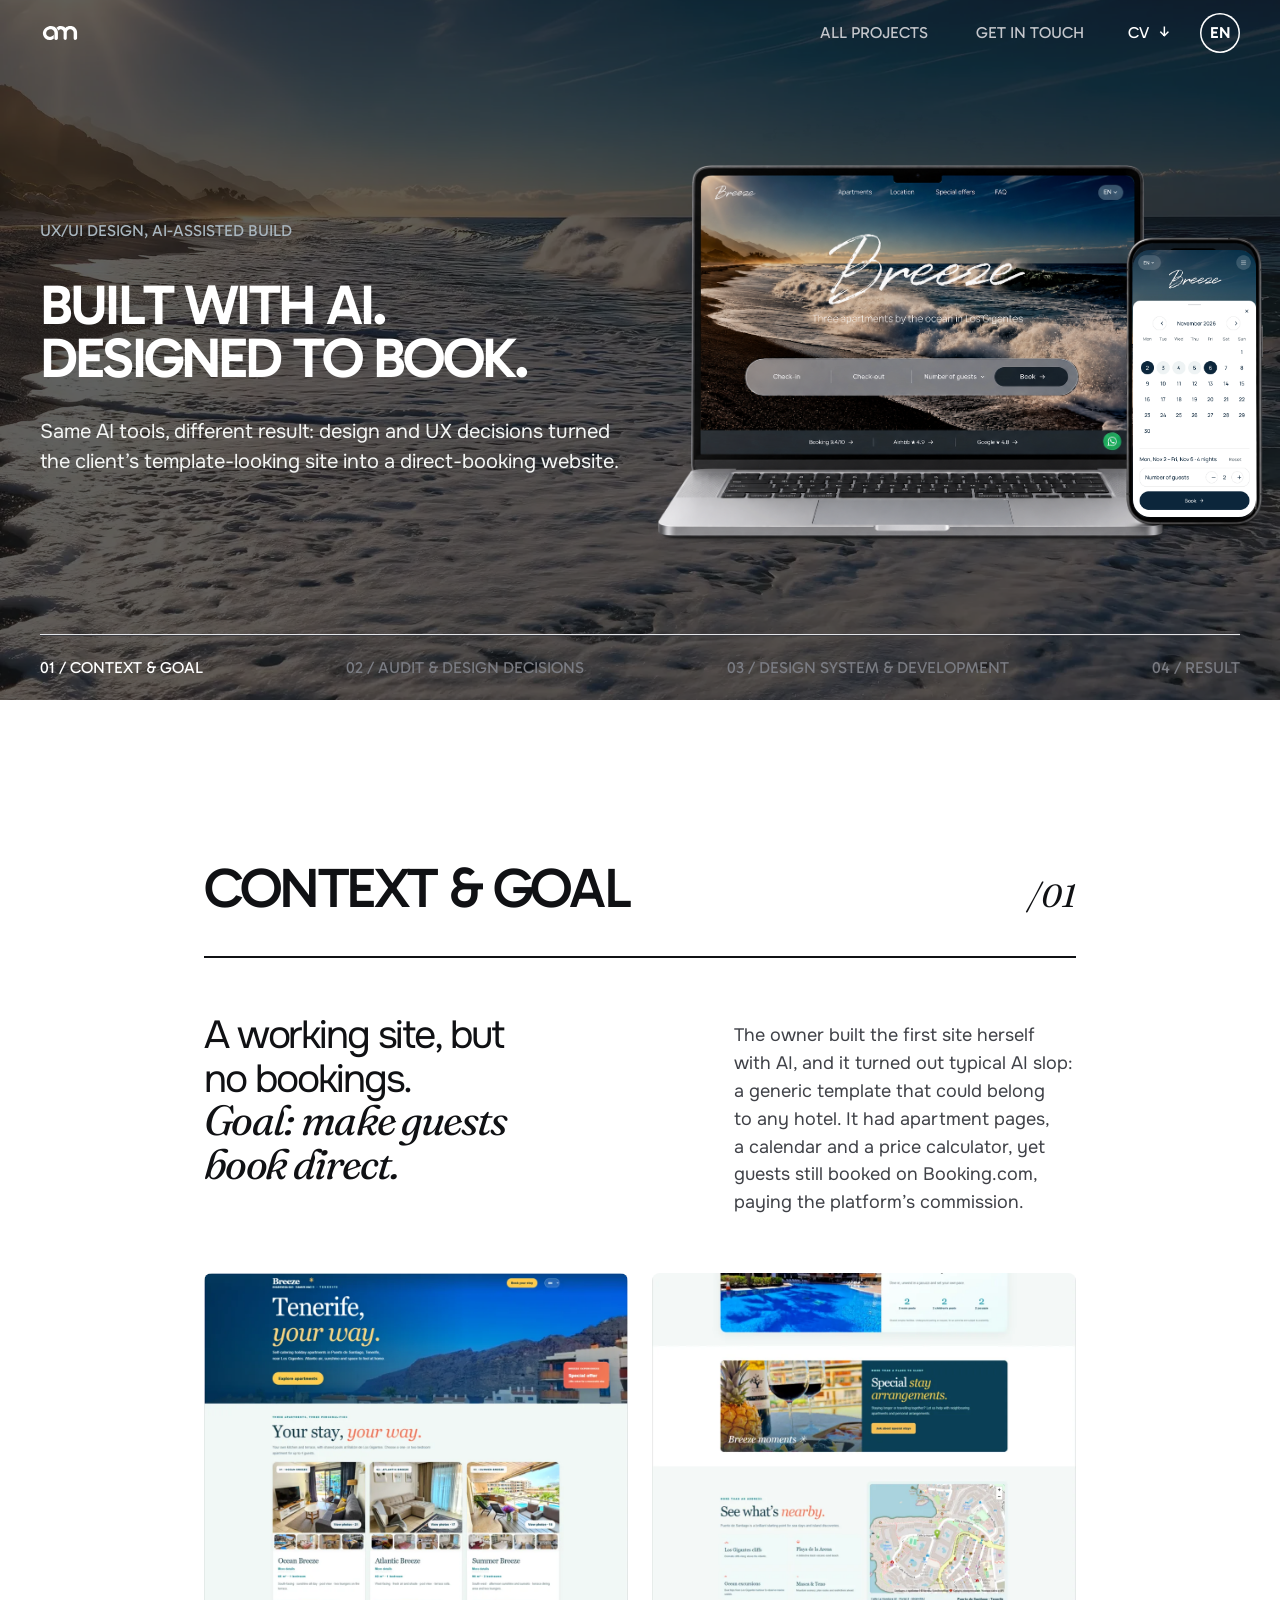
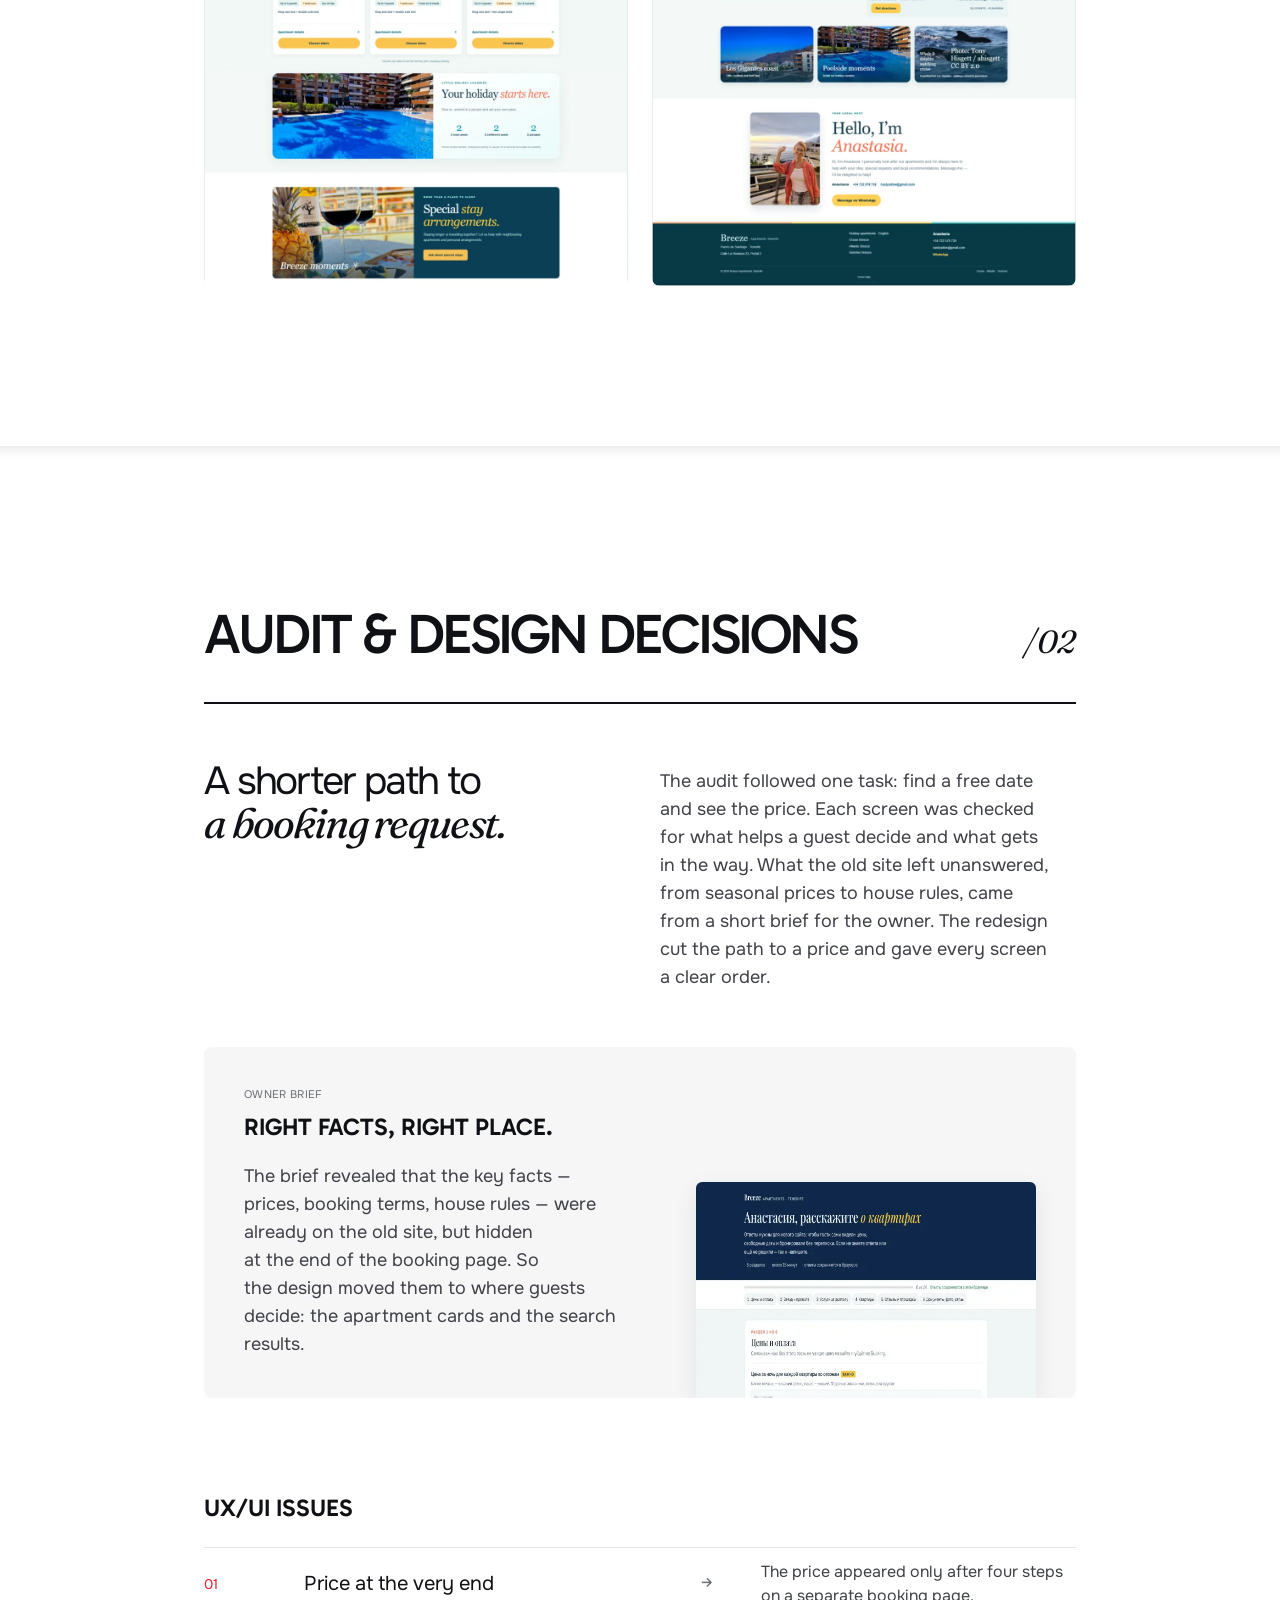
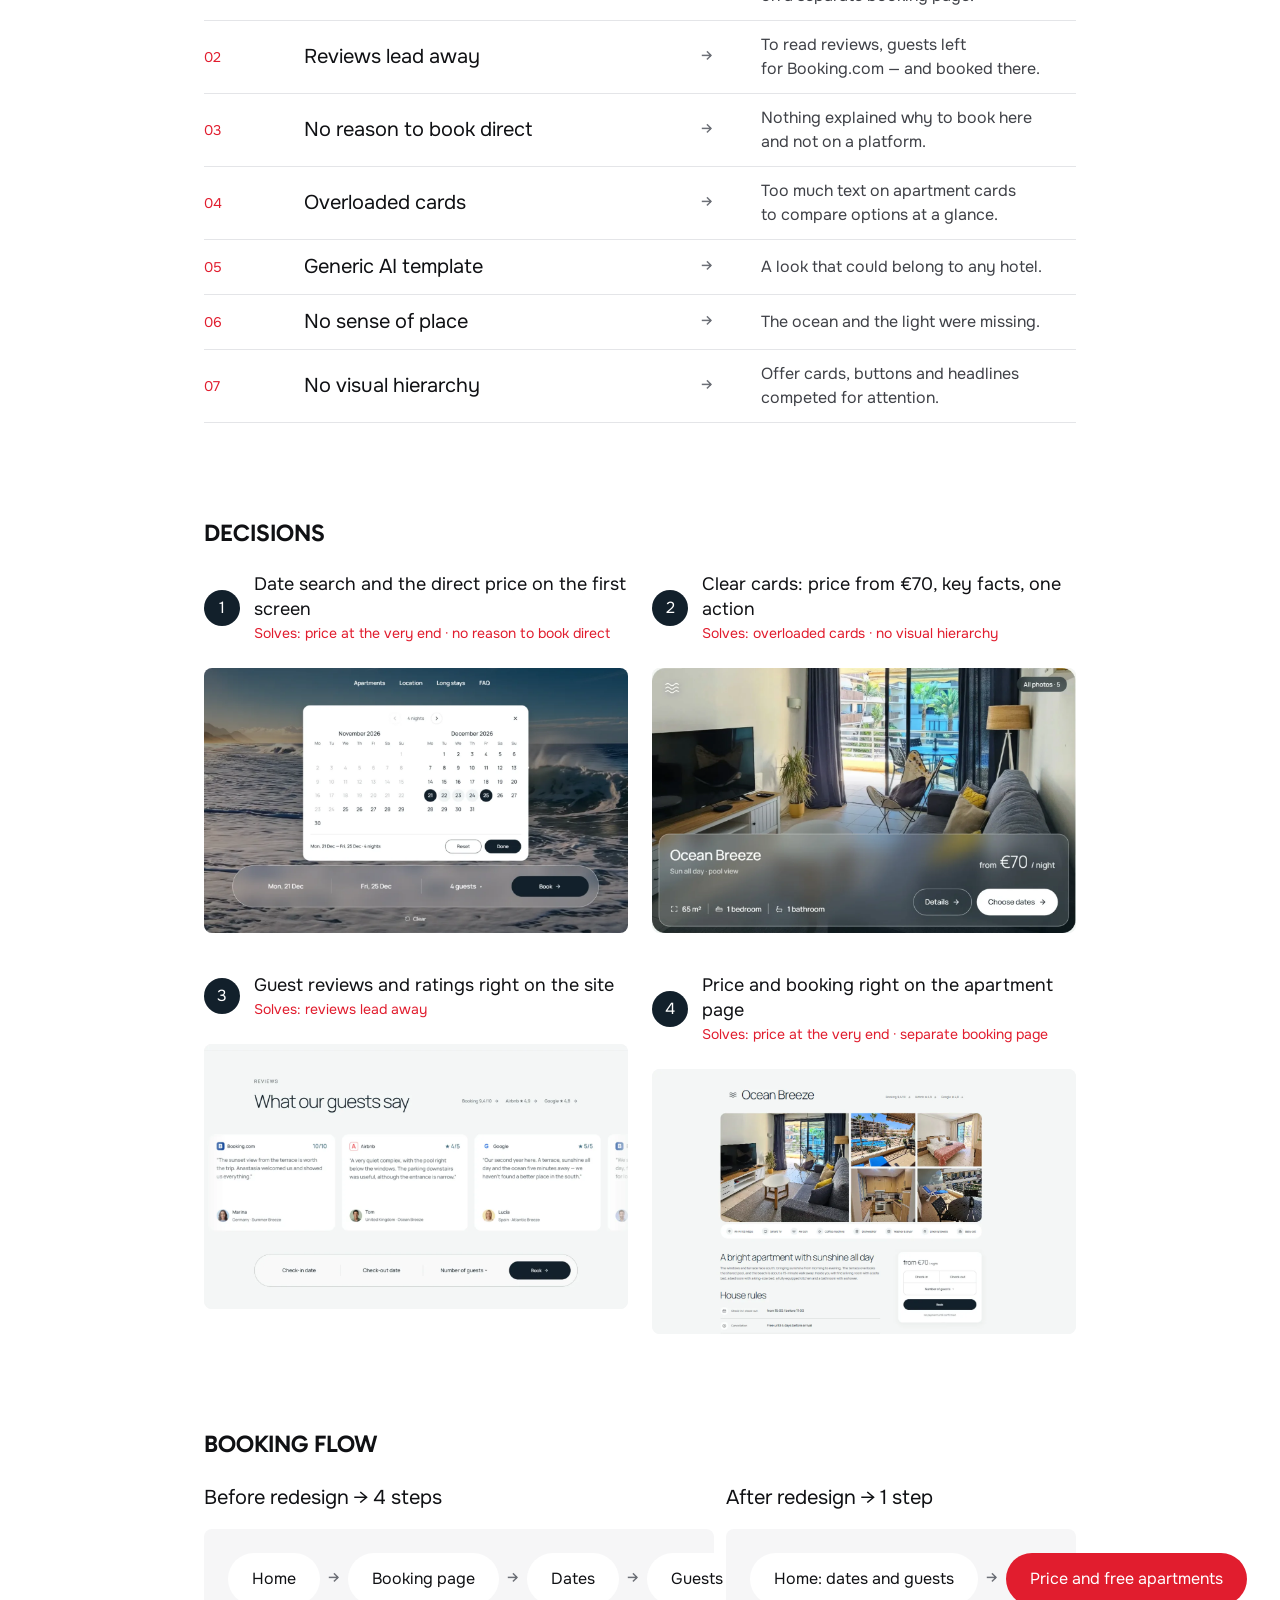
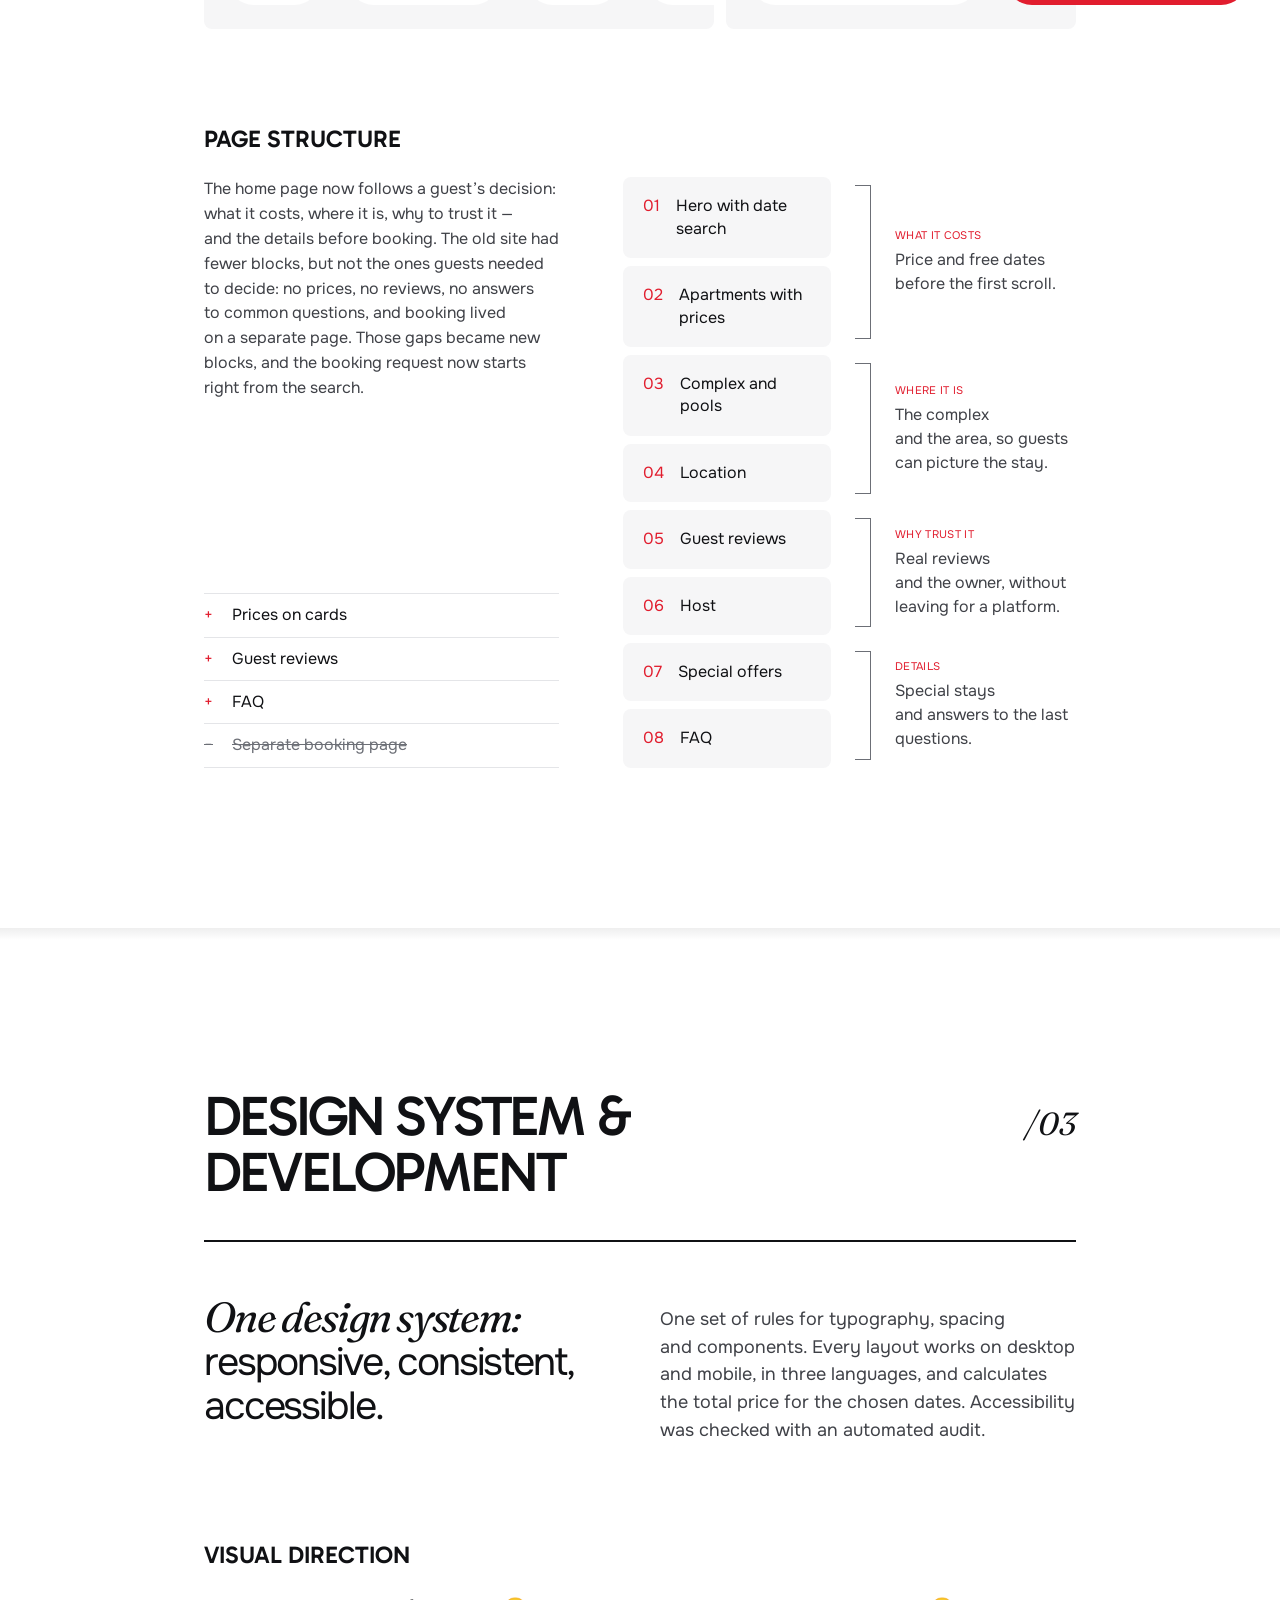
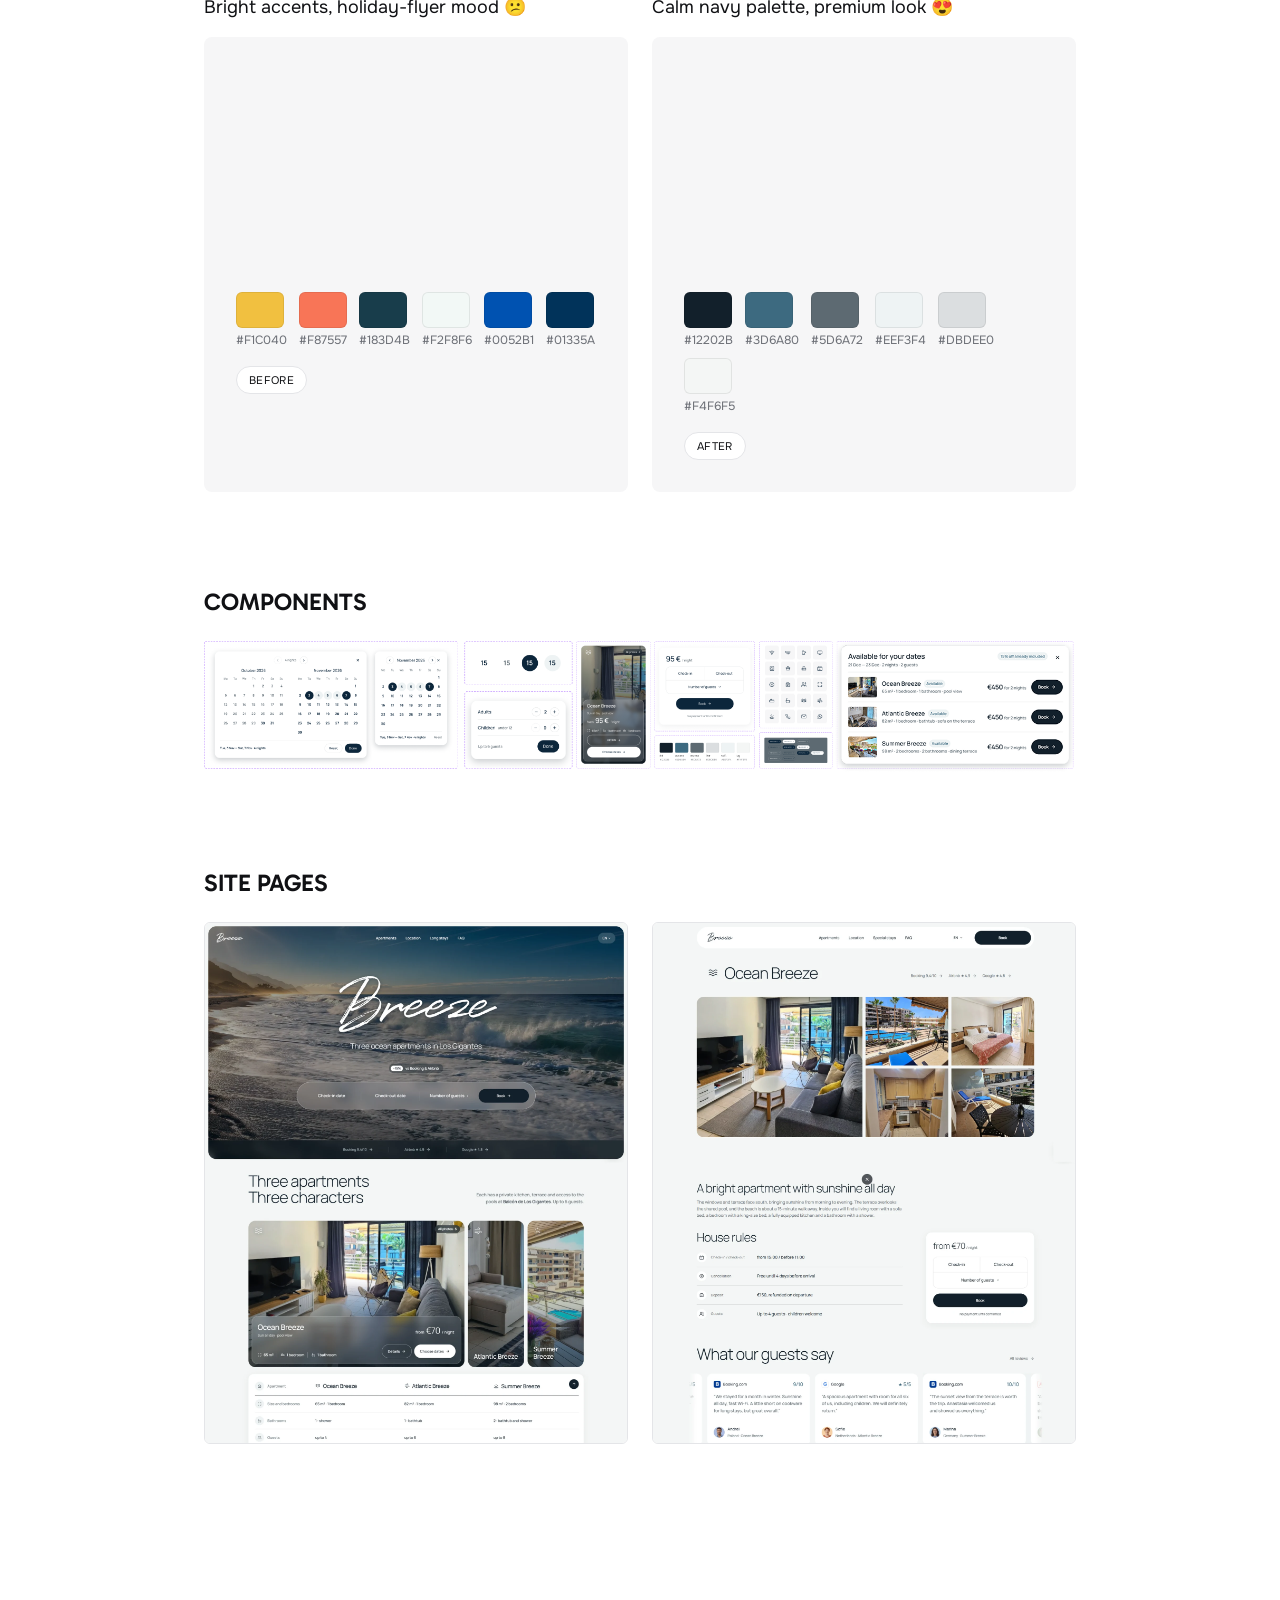
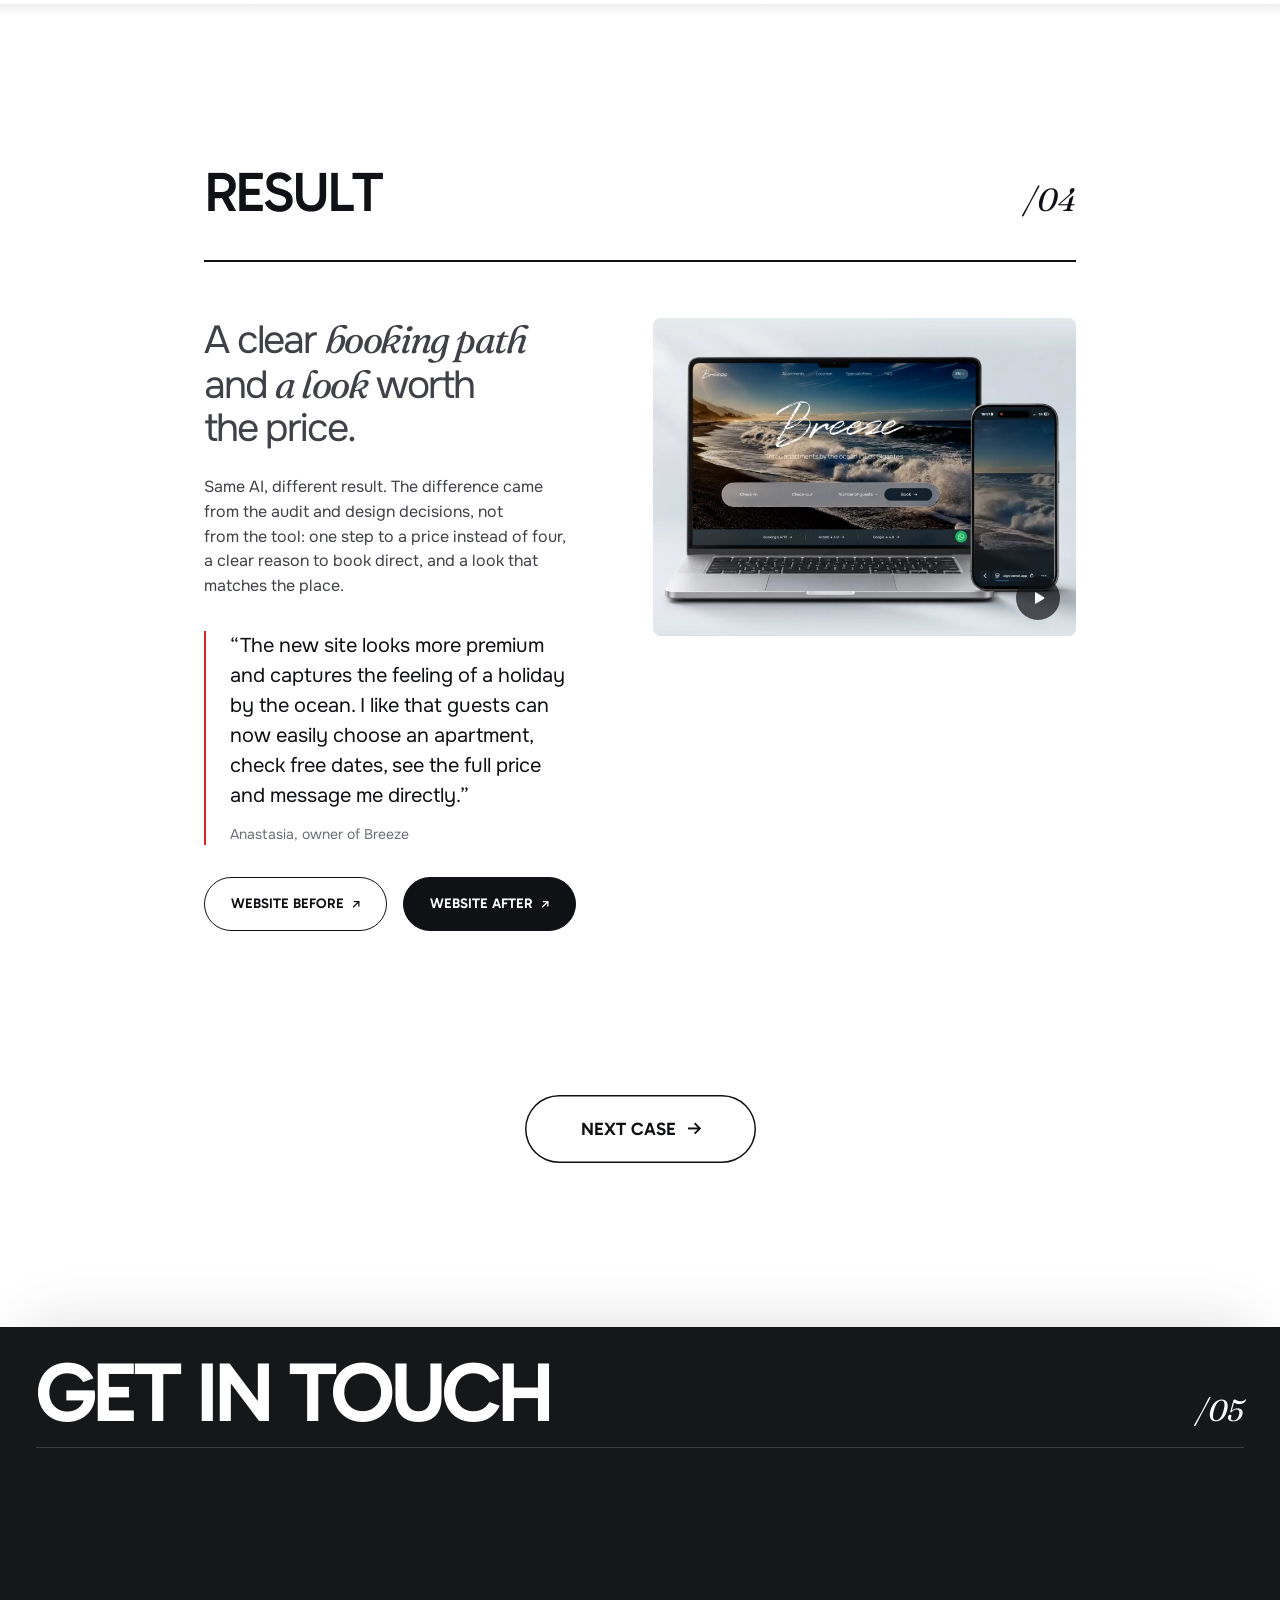
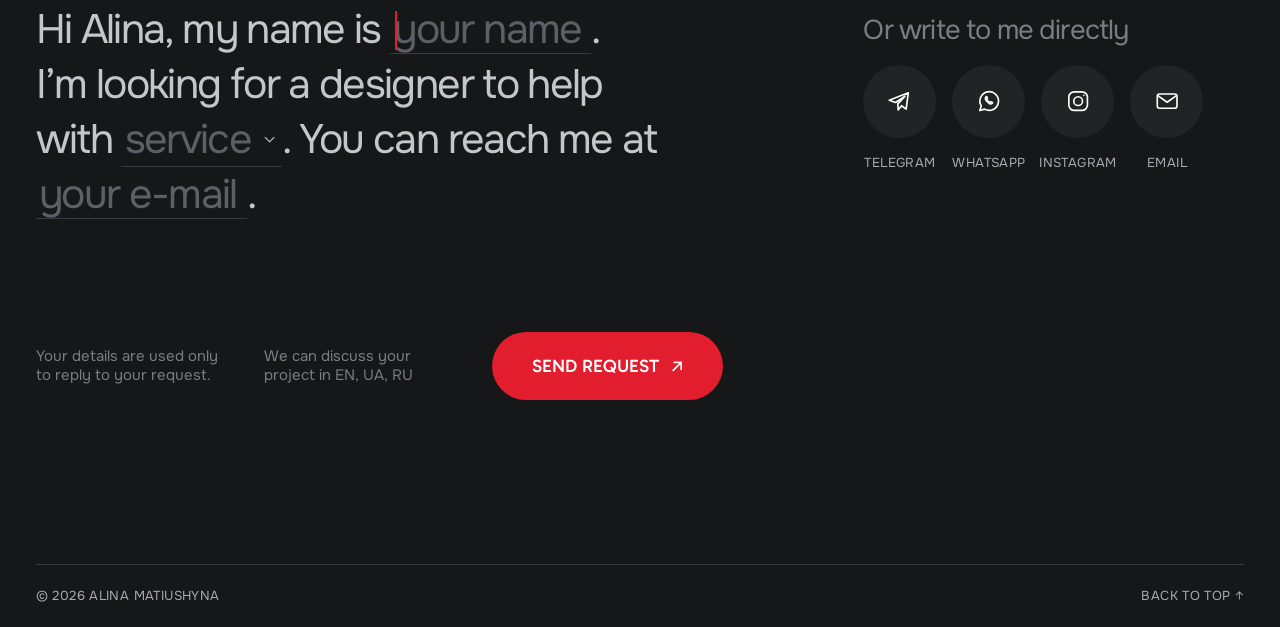
==== commit 72b81b6b: "Refine Breeze mobile hero and center next case link" ====
--- a/breeze/index.html
+++ b/breeze/index.html
@@ -640,7 +640,7 @@
 #presentations .pres-wall.pw-wait .pw-tile,#presentations .pres-wall.pw-wait .pw-cover{opacity:0}
 @media(max-width:820px){#presentations .pres-wall.pw-done .pw-cover,#presentations .pres-wall:not(.pw-wait):not(.pw-run) .pw-cover{box-shadow:12px 20px 24px rgba(0,0,0,.45)}}
 </style><style id="case-cta-css">
-.case-cta{display:flex;justify-content:center;gap:16px;width:100%;max-width:1104px;margin-inline:auto;padding:24px 40px 64px}
+.case-cta{display:flex;justify-content:center;gap:16px;width:100%;max-width:1104px;margin-inline:auto;padding:84px 40px 4px}
 .case-cta__btn{display:inline-flex;align-items:center;justify-content:center;gap:var(--next-case-gap,12px);width:var(--next-case-width,233px);height:var(--next-case-height,68px);padding:0 28px;border-radius:999px;background:transparent;color:var(--ink);box-shadow:inset 0 0 0 1.5px var(--ink);font:600 var(--next-case-font-size,18px)/1 Gabarito,sans-serif;text-transform:uppercase;text-align:center;transition:background-color .2s}
 .case-cta__btn .arrow{display:inline-block;flex:none;font:600 var(--next-case-arrow-size,1.15em)/1 'Fustat Arrows',sans-serif;transform:rotate(45deg)}
 @media(hover:hover){.case-cta__btn:hover{background:var(--accent);color:#fff;box-shadow:inset 0 0 0 1.5px var(--accent)}}
@@ -759,14 +759,12 @@
 .bz-comp .side{display:flex;flex-direction:column;gap:24px}
 .bz-comp .mid{display:flex;flex-direction:column;gap:24px}
 .bz-comp .row2{grid-column:1 / 4;display:grid;grid-template-columns:minmax(0,391fr) minmax(0,533fr) minmax(0,388fr);gap:24px}
-.bz-final-design{width:100%;margin:0}
-.bz-final-design img{display:block;width:100%;height:auto}
-.bz-site-previews{display:none}
-@media(min-width:821px){
-  .bz-final-design{display:none}
-  .bz-site-previews{display:grid;grid-template-columns:repeat(2,minmax(0,1fr));gap:24px}
-  .bz-site-preview{height:clamp(320px,58vh,600px);overflow:auto;border:1px solid #e4e5e8;border-radius:6px;background:#f6f6f7}
-  .bz-site-preview img{display:block;width:100%;height:auto}
+.bz-site-previews{display:grid;grid-template-columns:repeat(2,minmax(0,1fr));gap:24px}
+.bz-site-preview{height:clamp(320px,58vh,600px);overflow:auto;border:1px solid #e4e5e8;border-radius:6px;background:#f6f6f7}
+.bz-site-preview img{display:block;width:100%;height:auto}
+@media(max-width:820px){
+  .bz-site-previews{grid-template-columns:minmax(0,1fr);gap:16px}
+  .bz-site-preview{height:clamp(220px,52svh,400px)}
 }
 .bz-result{display:grid;grid-template-columns:minmax(0,1fr) minmax(0,1.1fr);gap:64px;align-items:start}
 .bz-result .bz-title{font:400 clamp(32px,3.05vw,48px)/1.12 Onest,sans-serif;letter-spacing:-.055em;margin:0 0 24px}
@@ -840,7 +838,7 @@
   <div class="bz-site-preview" tabindex="0" role="region" aria-label="Breeze homepage, scrollable preview"><img src="assets/site-page-home.webp?v=3" loading="lazy" decoding="async" alt="Breeze homepage"></div>
   <div class="bz-site-preview" tabindex="0" role="region" aria-label="Ocean Breeze apartment page, scrollable preview"><img src="assets/site-page-ocean.webp?v=2" loading="lazy" decoding="async" alt="Ocean Breeze apartment page"></div>
 </div>
-<figure class="bz-final-design"><img src="assets/final-design-mobile.webp" width="1600" height="981" loading="lazy" decoding="async" alt="Final Breeze homepage and Ocean Breeze apartment page in desktop and mobile layouts"></figure></div>
+</div>
 </section>
 
 <section class="case-section" id="result">
@@ -1392,7 +1390,7 @@
     clip-path:polygon(0 3%,2% 0,44% 0,44.5% 2.65%,55% 2.65%,55.5% 0,98% 0,100% 3%,100% 23%,98.3% 29%,98.3% 100%,0 100%);
   }
 @media(max-width:820px){
-  .hero .bz-laptop{width:115%!important;max-width:529px!important;margin:auto 0 0!important;top:0!important;align-self:center!important;translate:-2.9% 0;isolation:isolate}
+  .hero .bz-laptop{width:min(98%, 52svh)!important;max-width:460px!important;margin:auto 0 clamp(16px, 6svh, 40px)!important;top:0!important;align-self:center!important;isolation:isolate}
   .hero .bz-laptop::before{
     content:"";position:absolute;left:2%;top:87.5%;width:79%;height:5%;z-index:-1;pointer-events:none;
     background:radial-gradient(ellipse at center,rgb(0 0 0 / 76%) 0%,rgb(0 0 0 / 57%) 36%,transparent 74%);
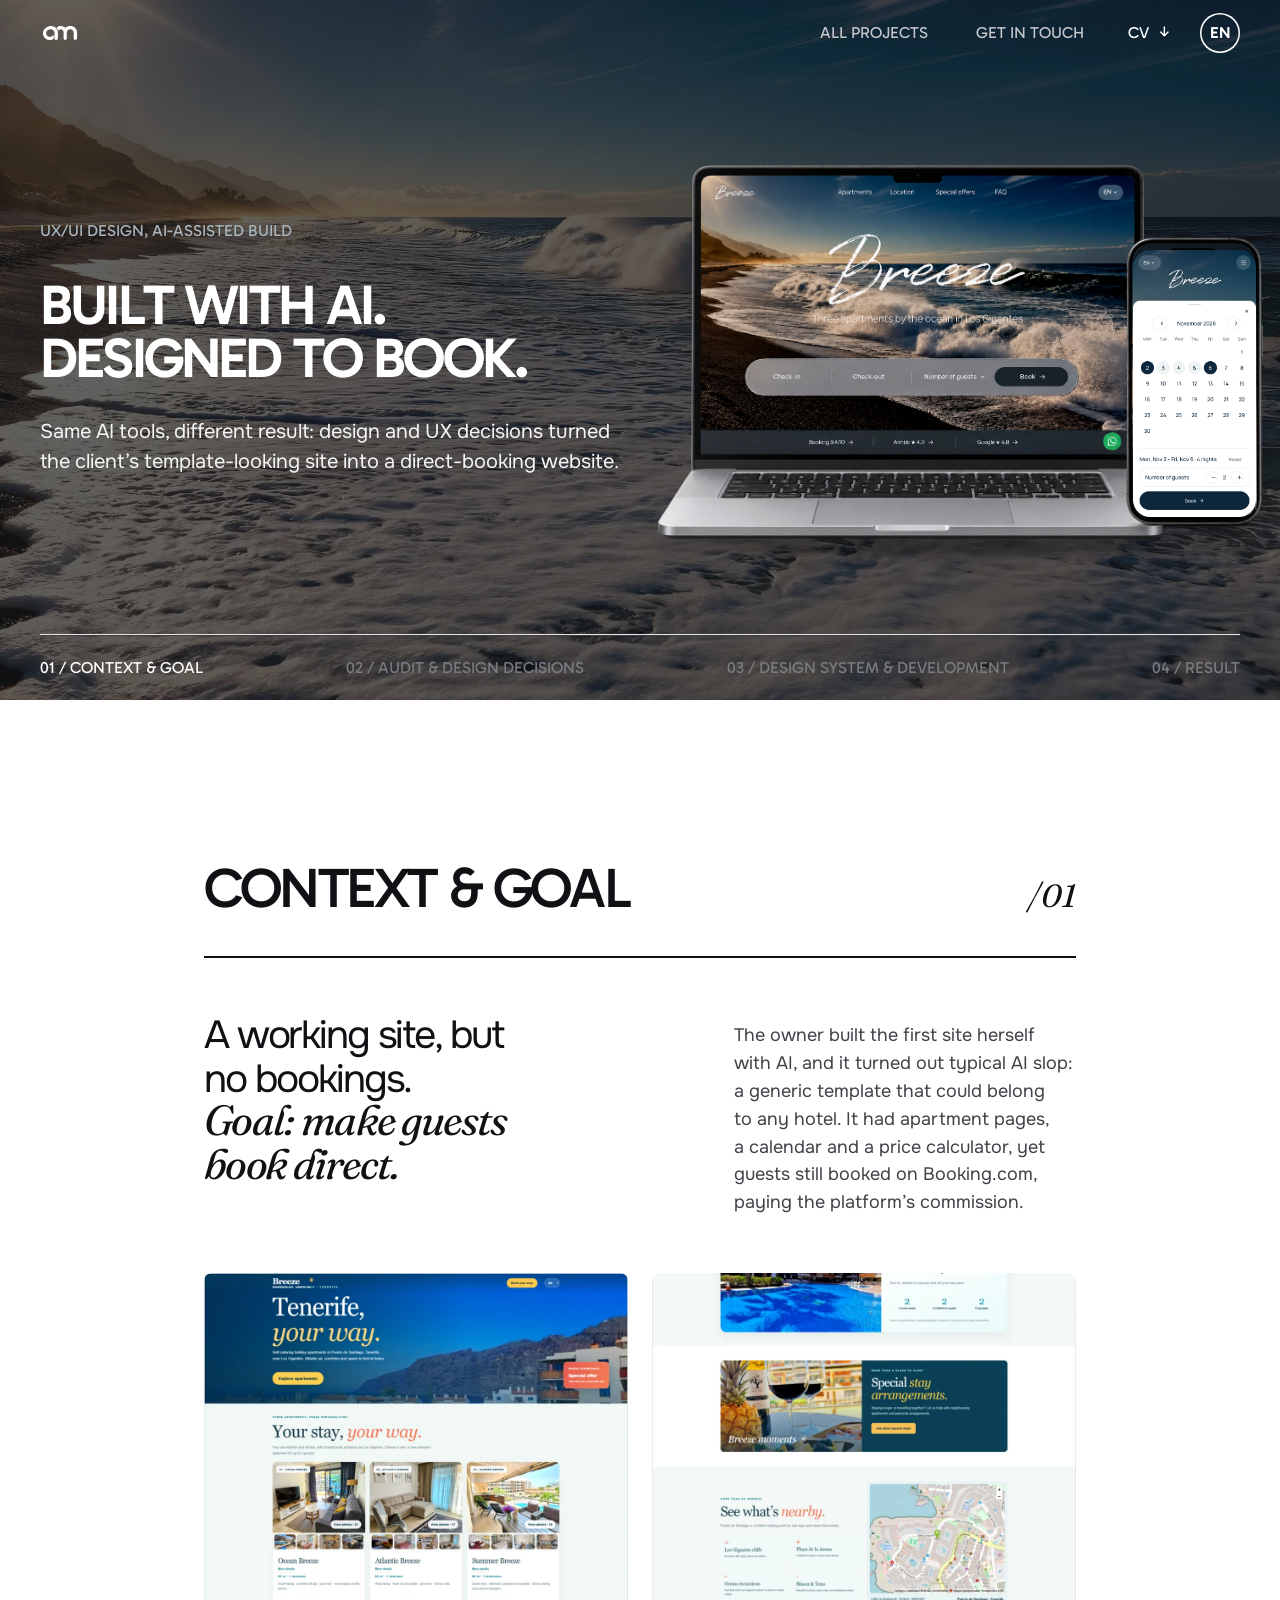
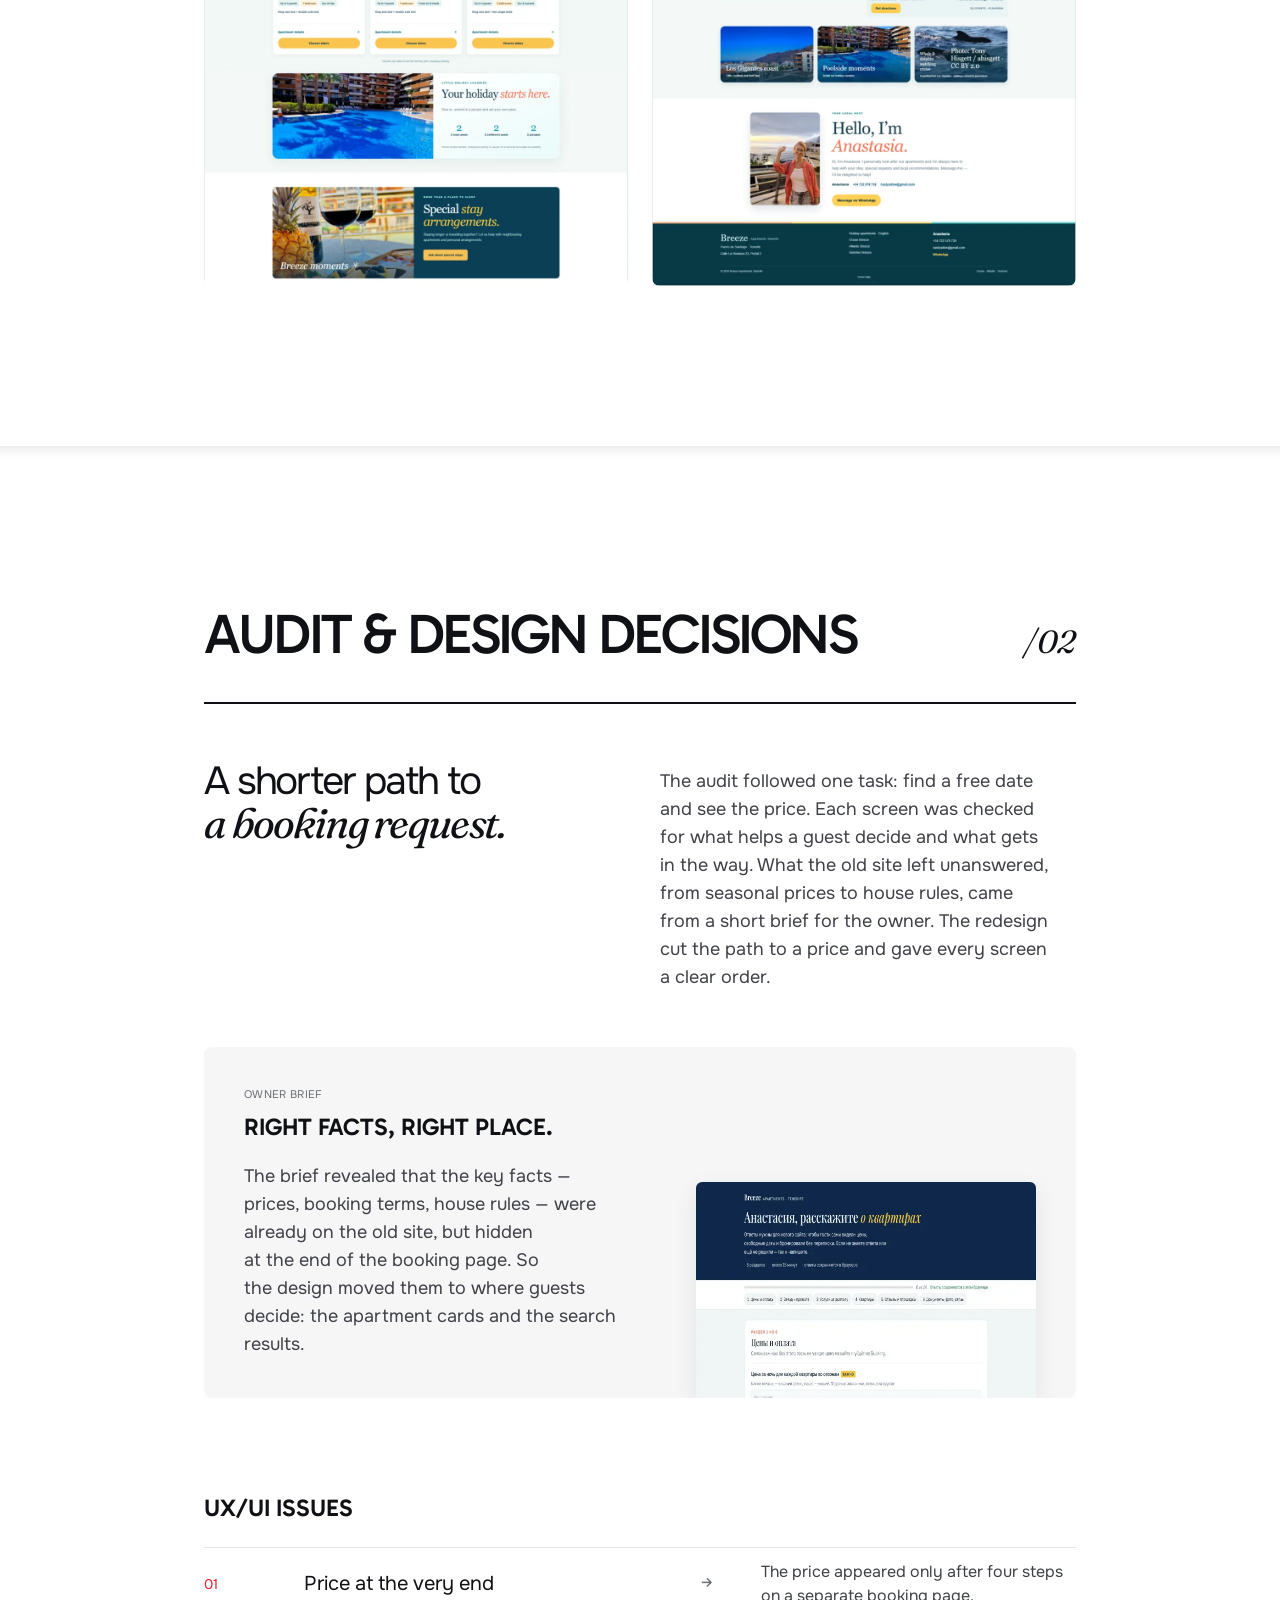
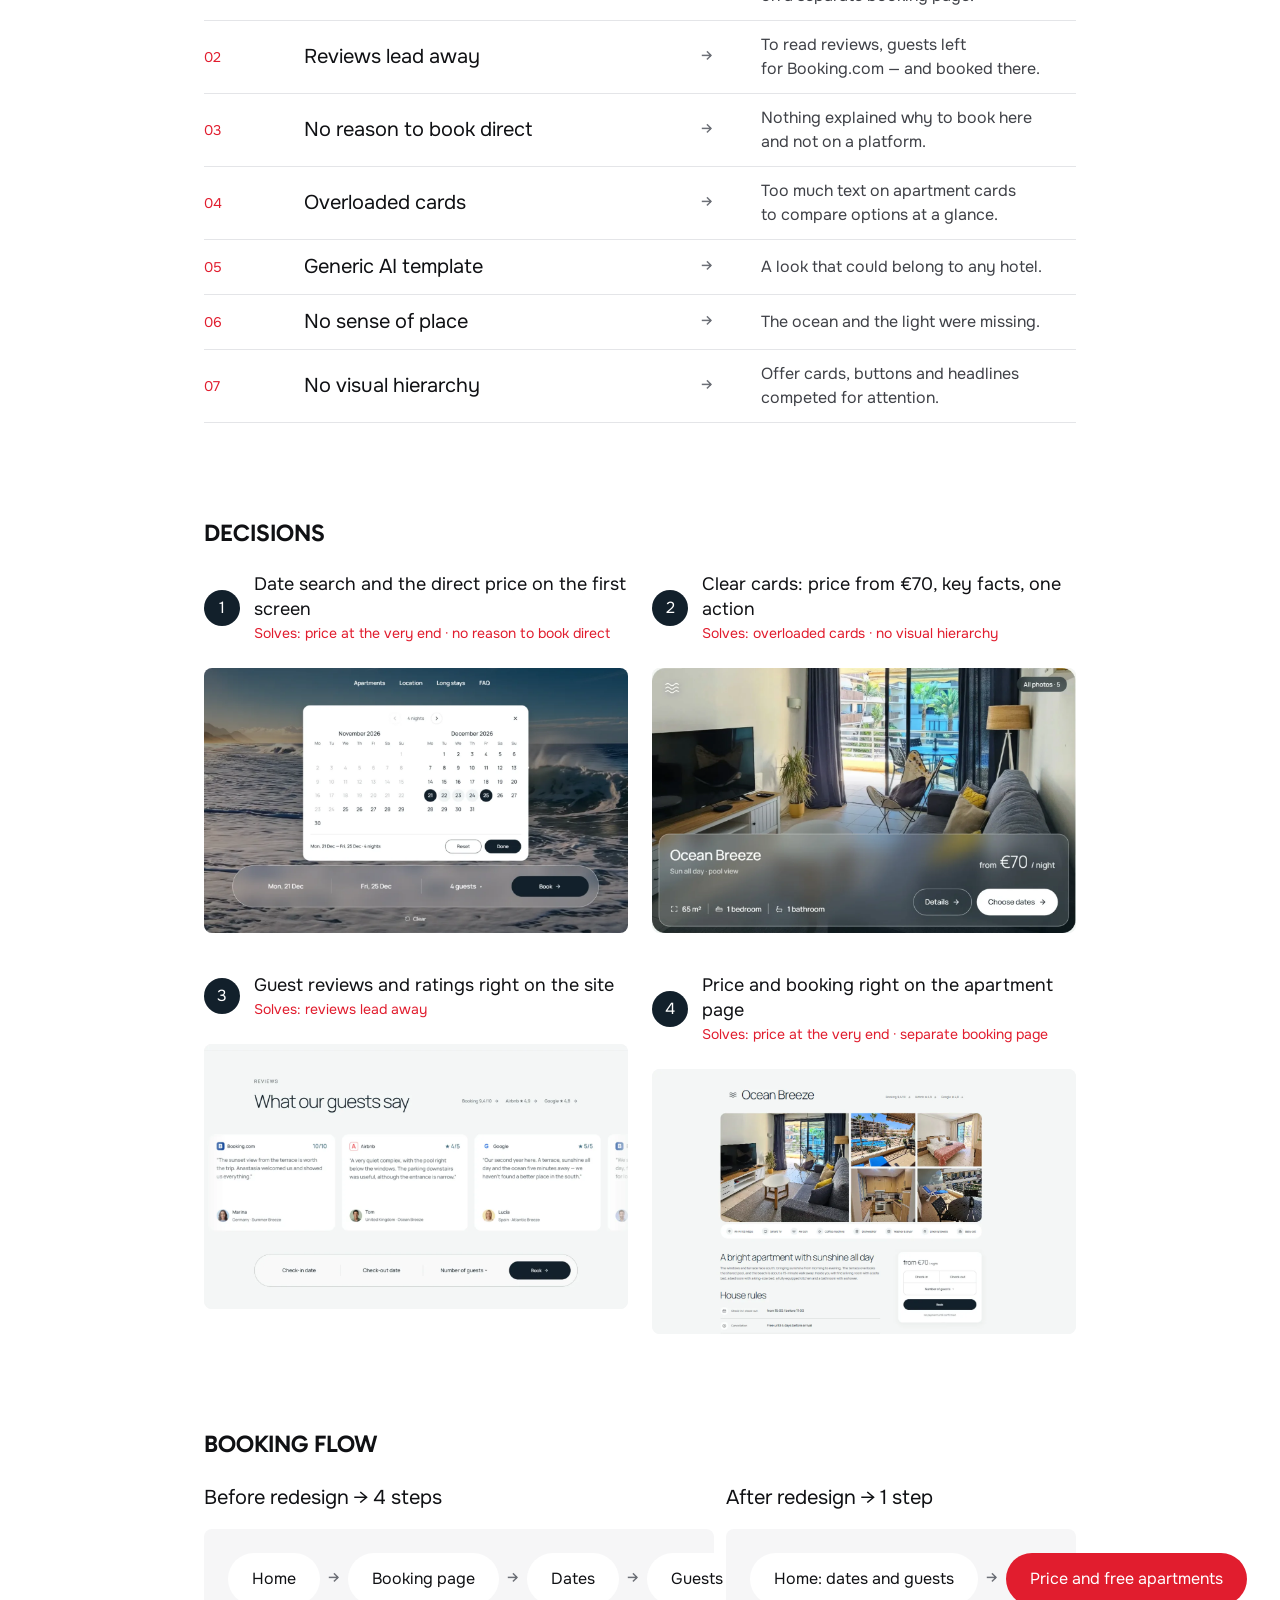
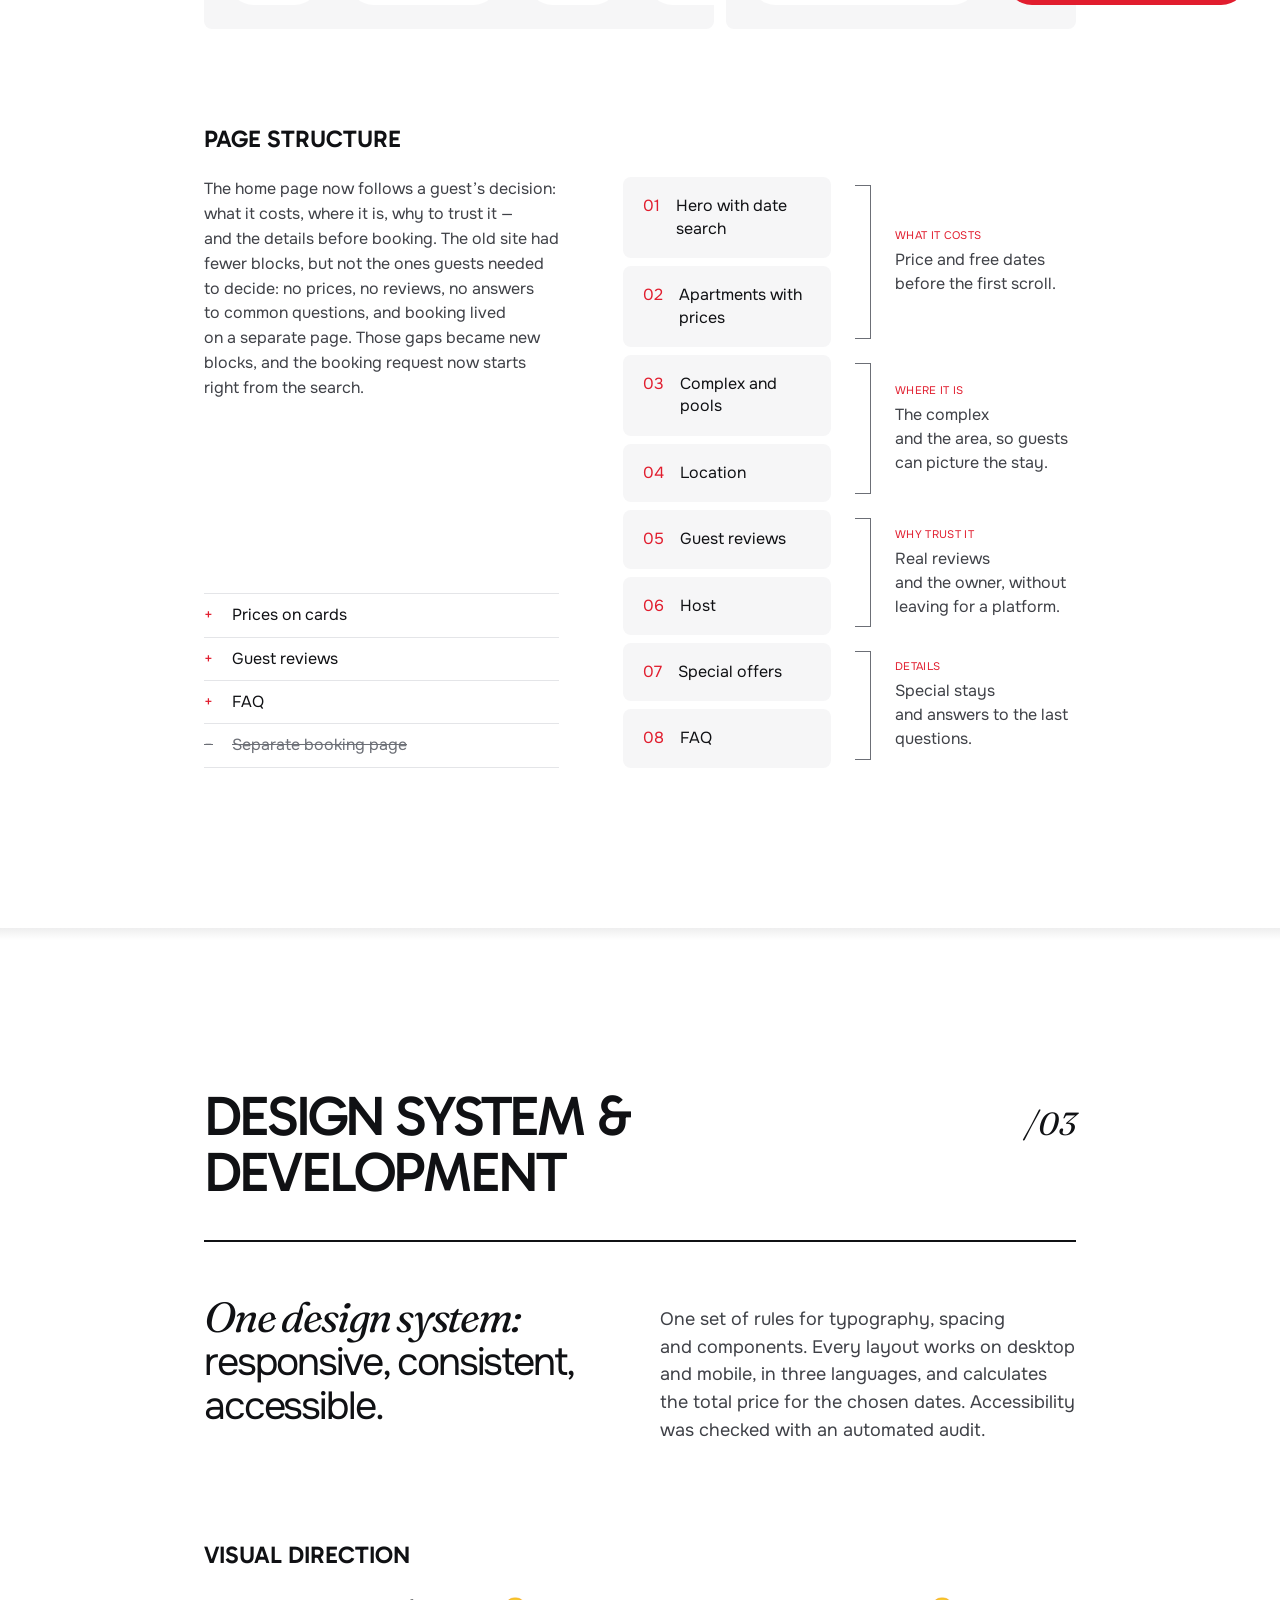
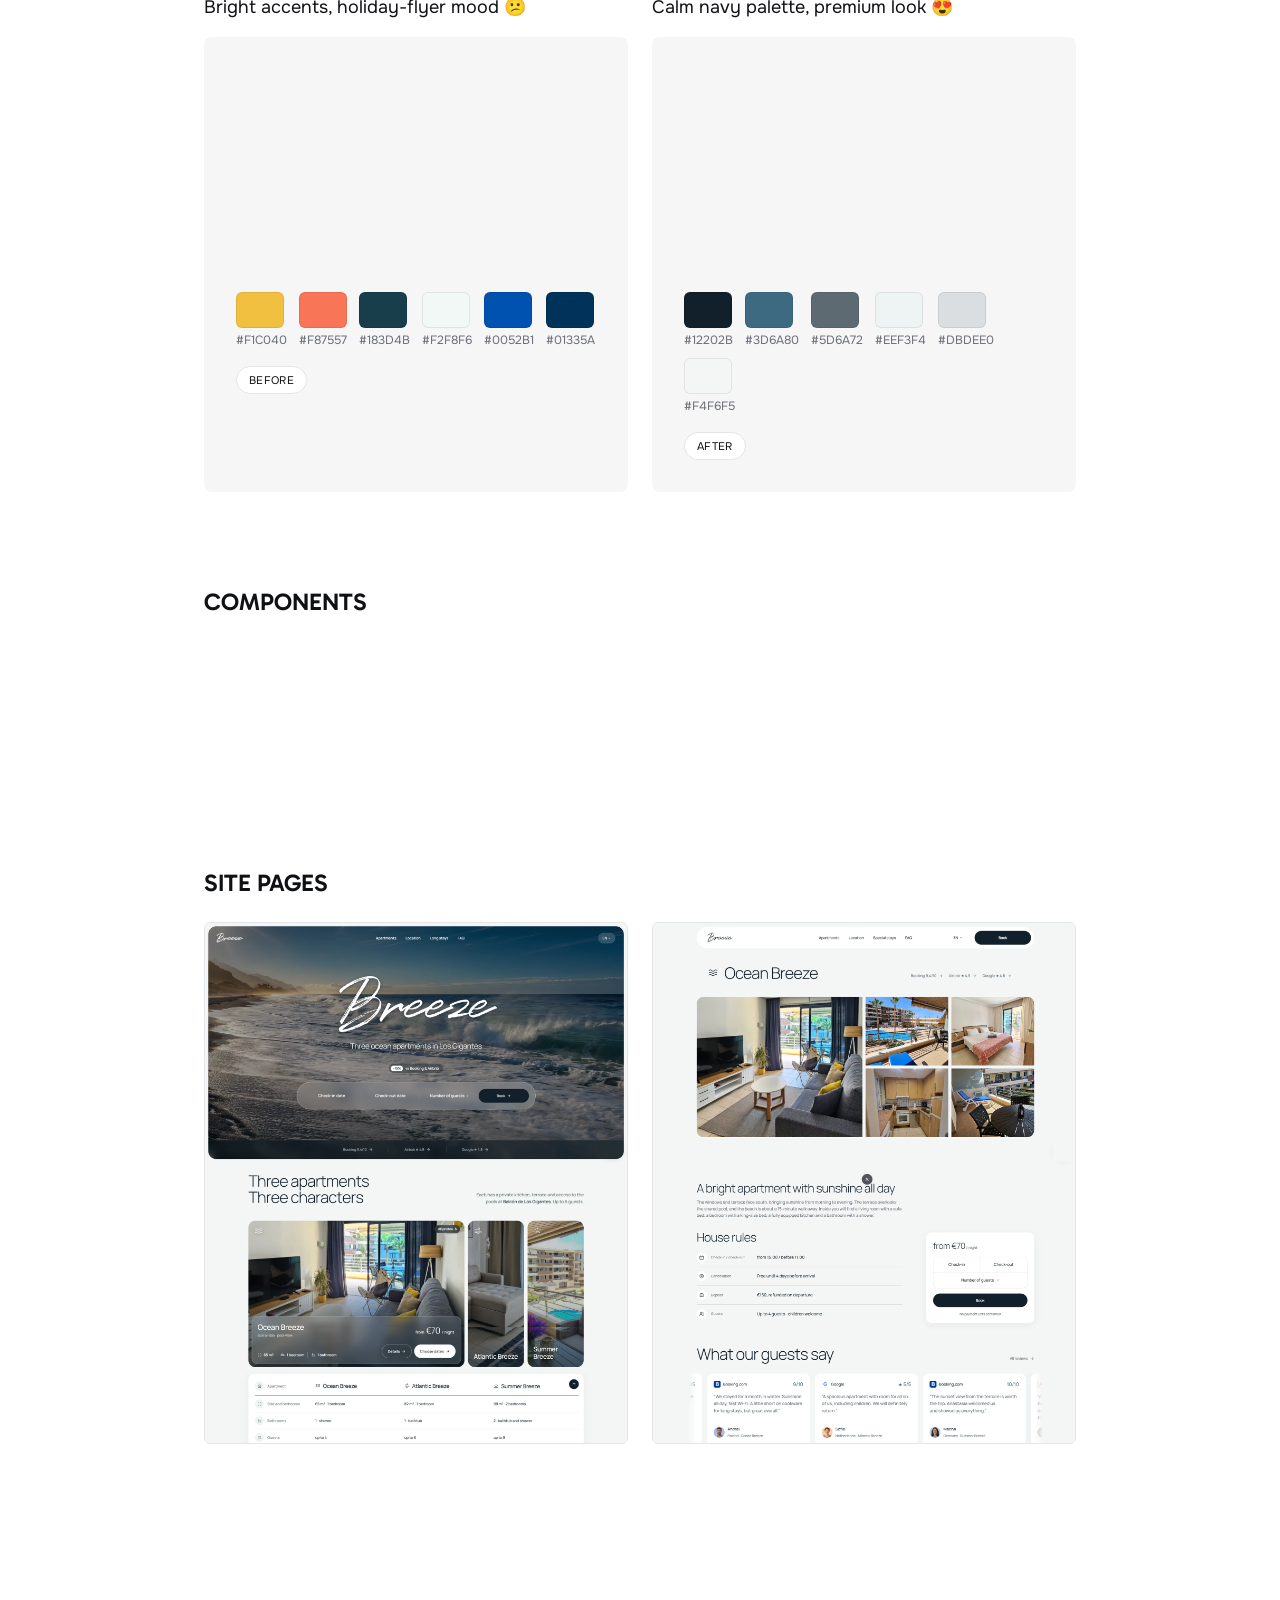
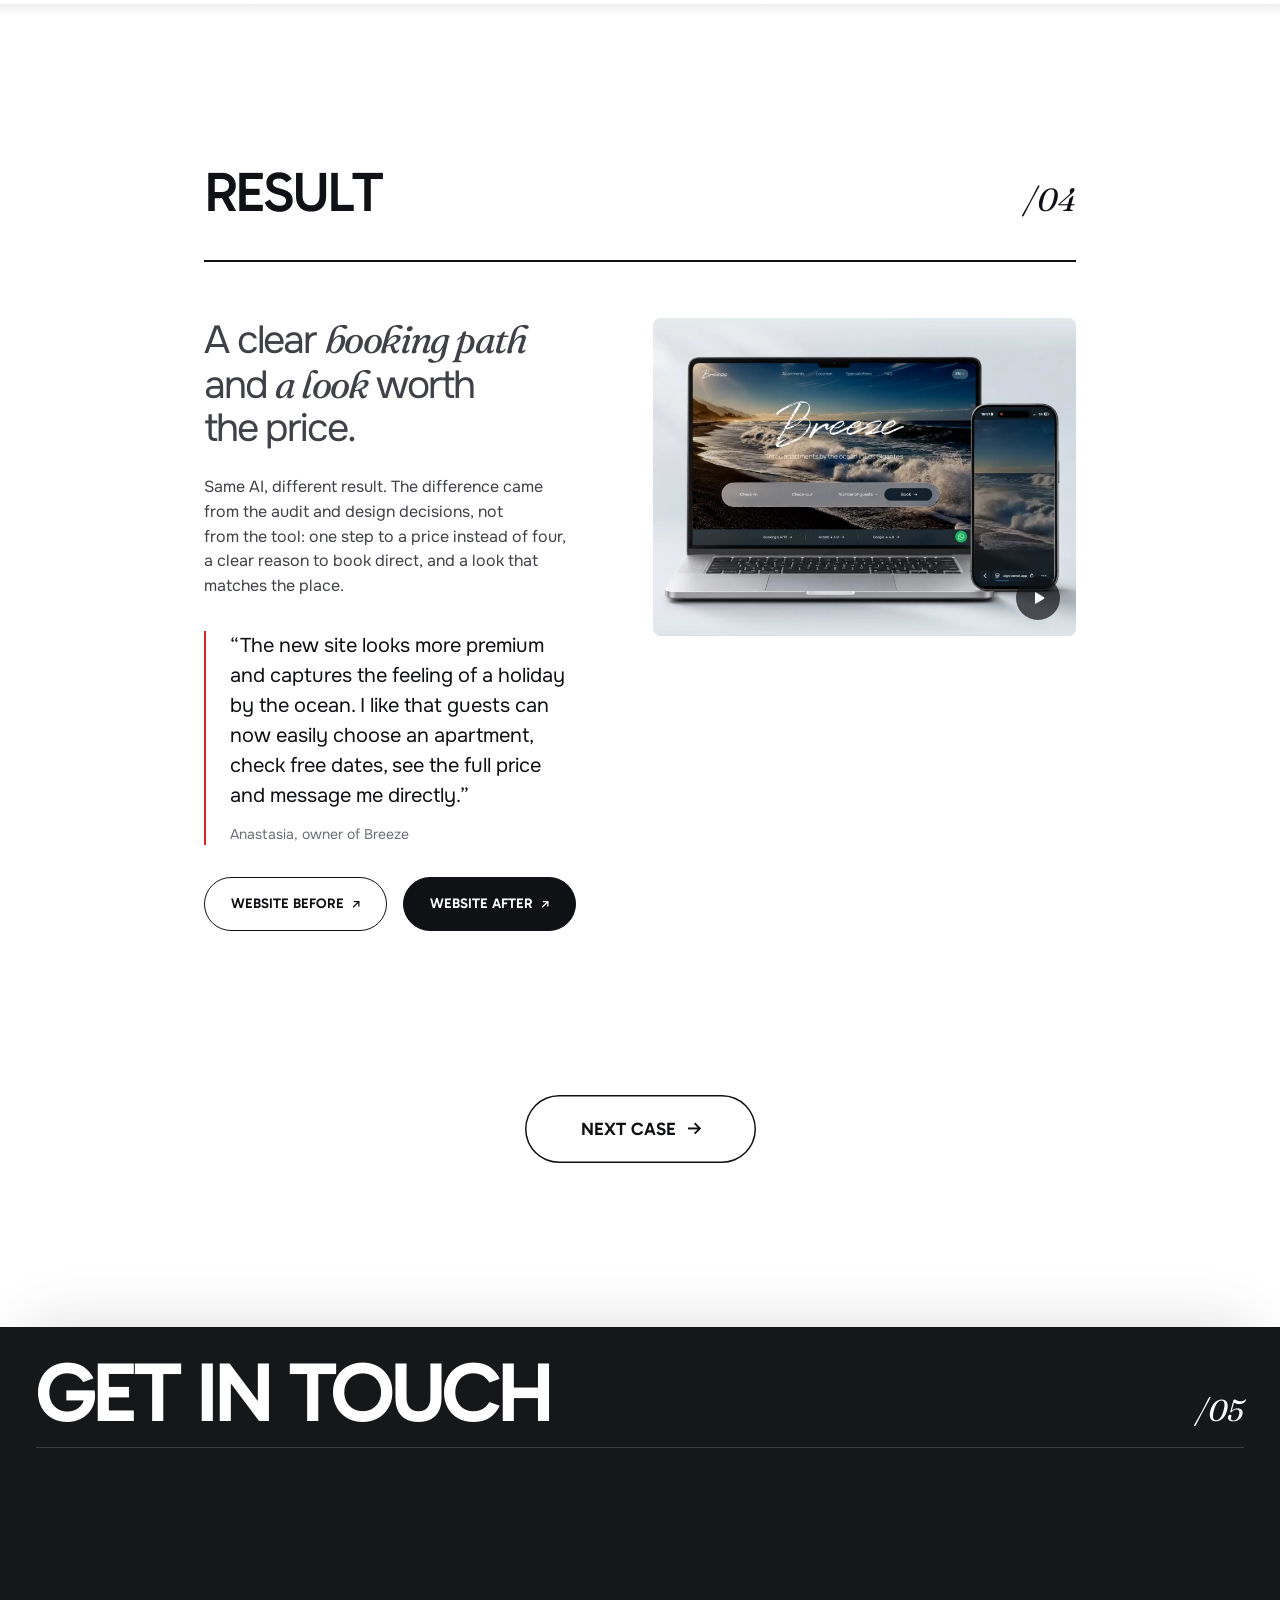
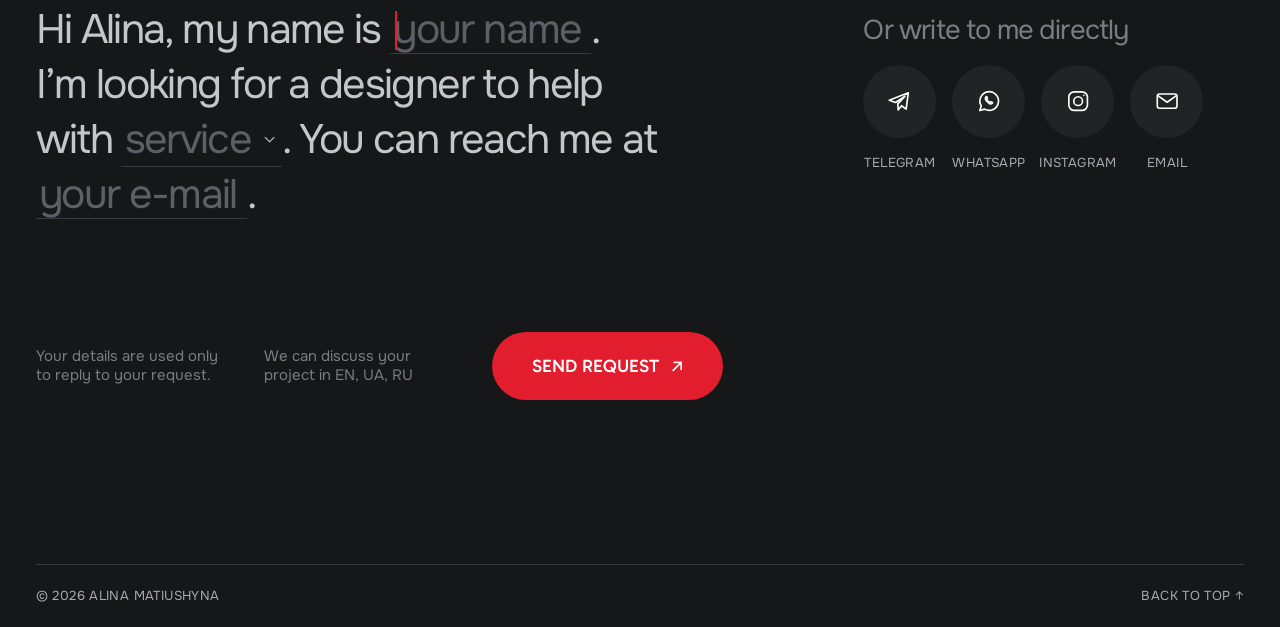
==== commit 97aceeb9: "Soften Breeze desktop device shadow" ====
--- a/breeze/index.html
+++ b/breeze/index.html
@@ -1380,6 +1380,14 @@
 v.addEventListener('playing',function(){v.classList.add('on')});
 if(document.readyState==='complete')startOcean();else addEventListener('load',startOcean,{once:true});})();</script>
 <style id="breeze-hero-devices">
+@media(min-width:821px){
+  .hero .bz-laptop{isolation:isolate}
+  .hero .bz-laptop::before{
+    content:"";position:absolute;left:1%;top:87%;width:96%;height:6%;z-index:-1;pointer-events:none;
+    background:radial-gradient(ellipse at center,rgb(0 0 0 / 38%) 0%,rgb(0 0 0 / 24%) 42%,transparent 76%);
+    filter:blur(4px);
+  }
+}
   .hero .bz-phone-booking{
     position:absolute;display:block;left:76.02%;top:29.44%;width:19%;height:54.83%;
     border-radius:14% / 6.5%;overflow:hidden;pointer-events:none;
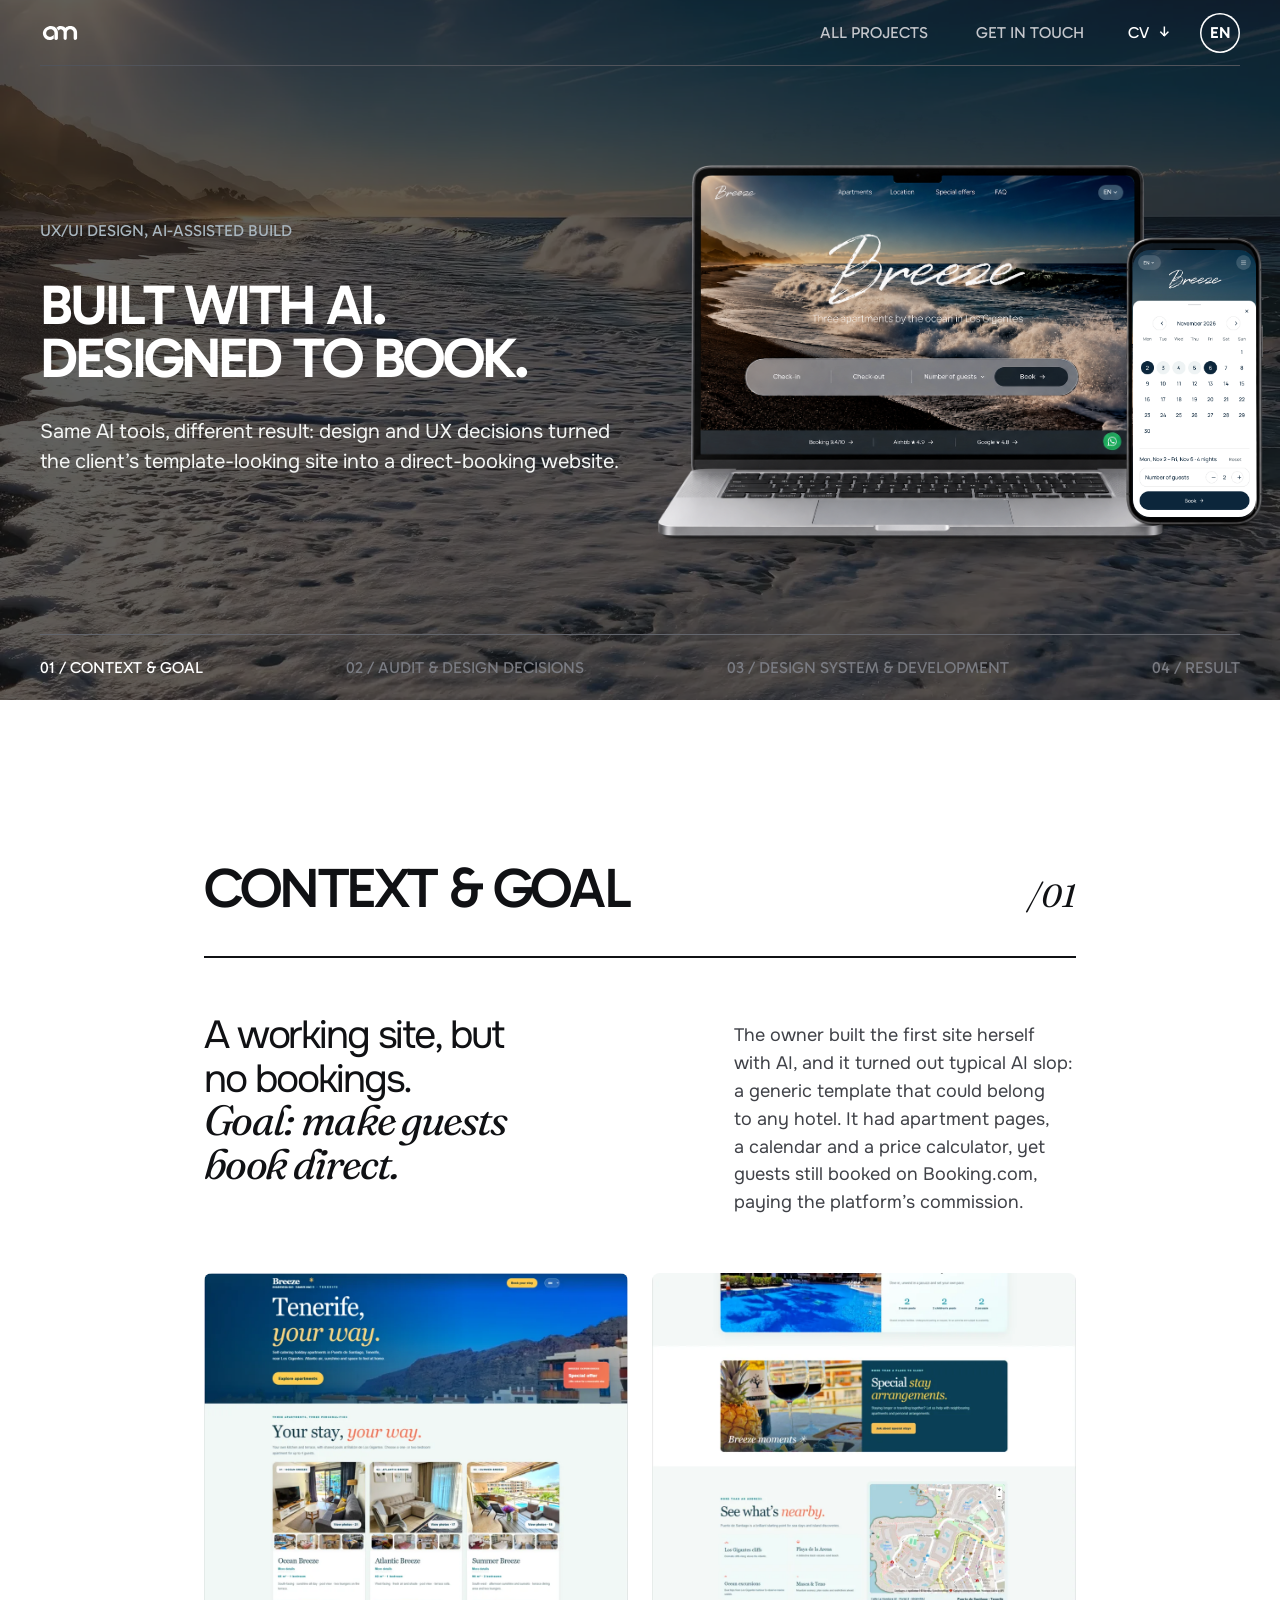
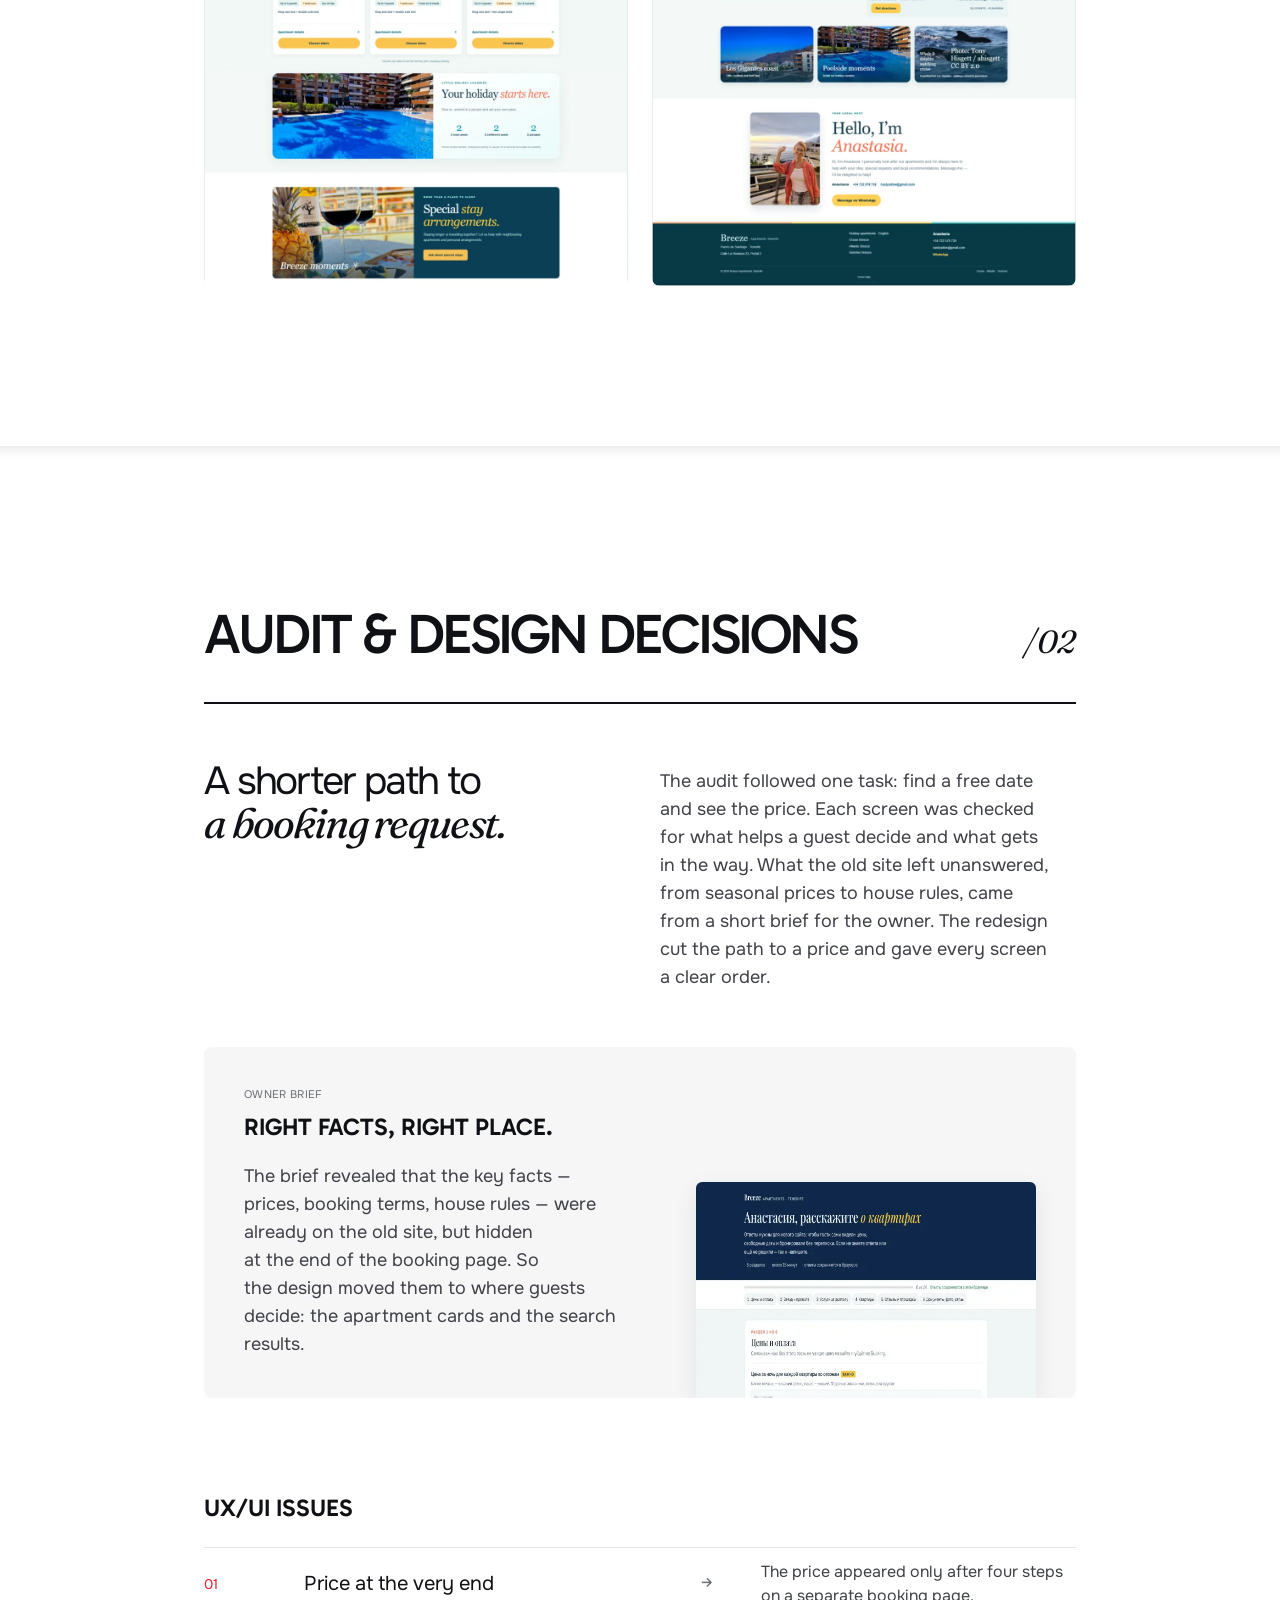
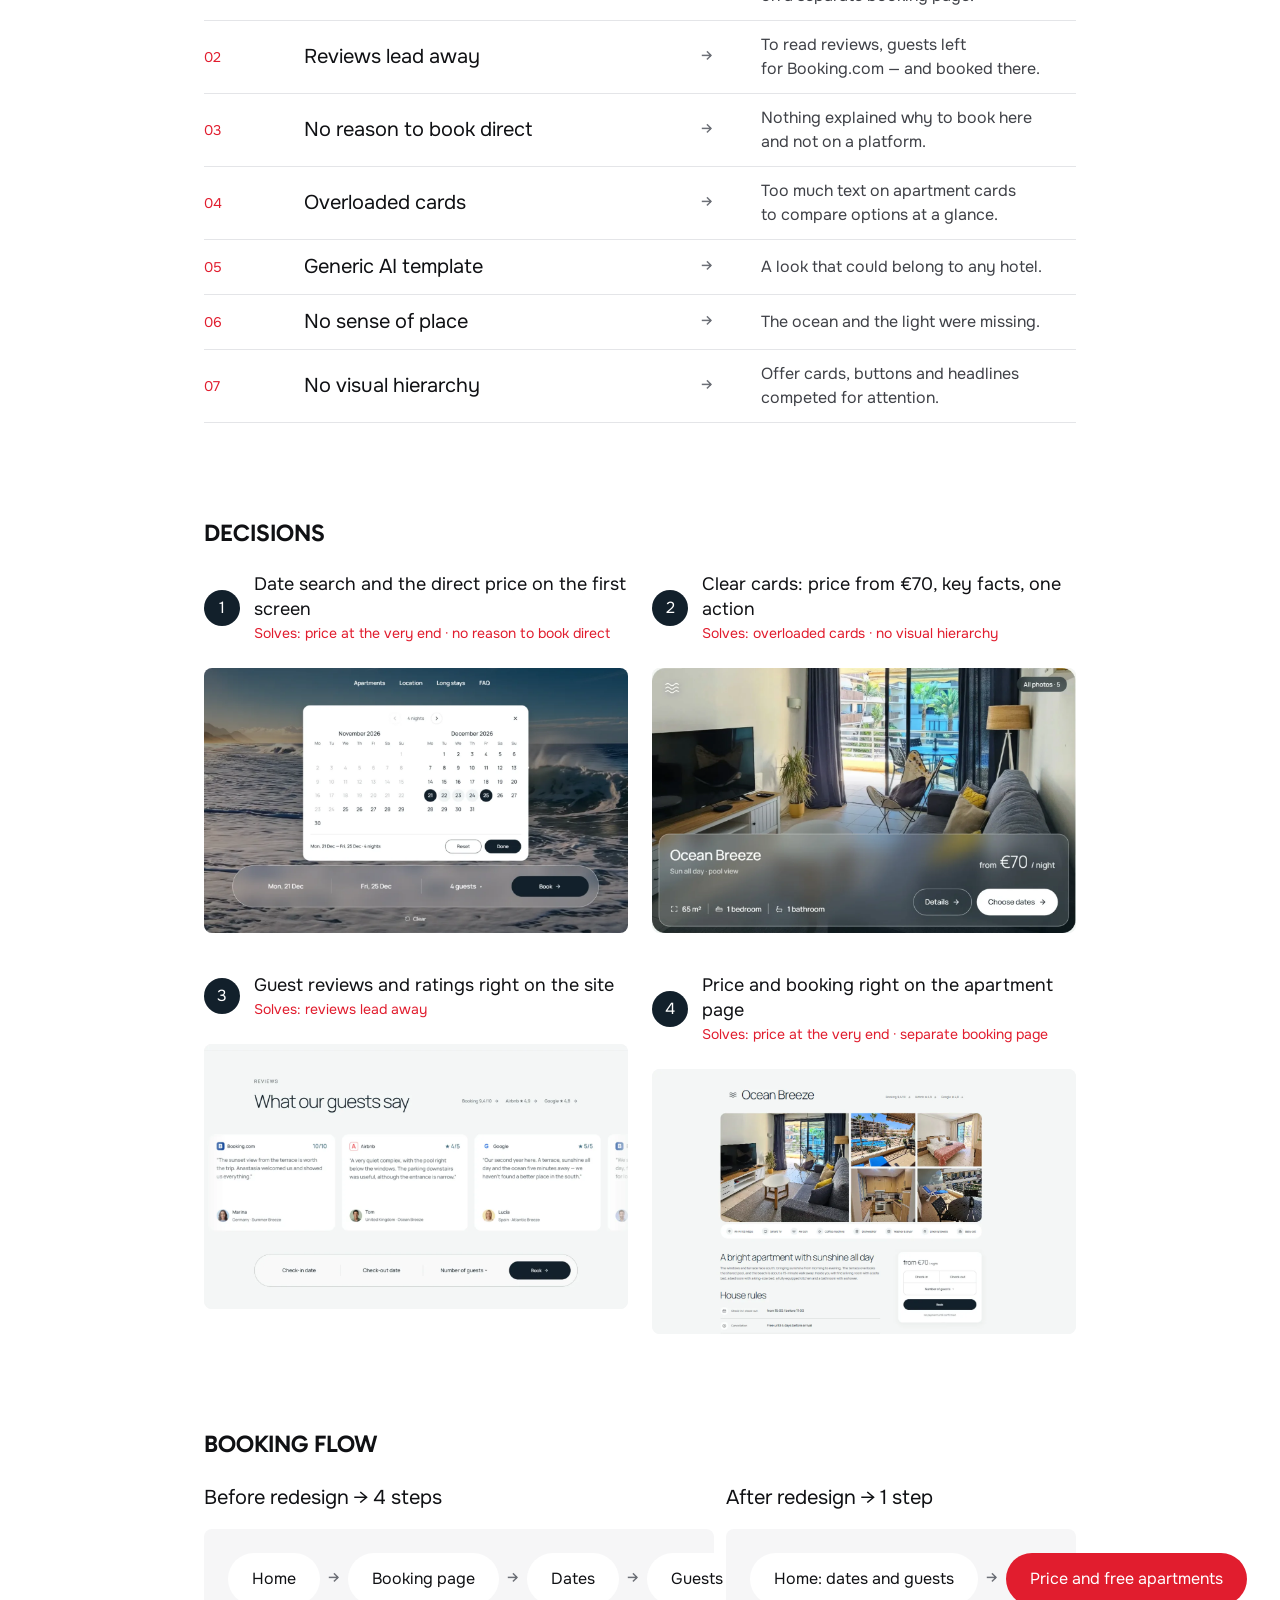
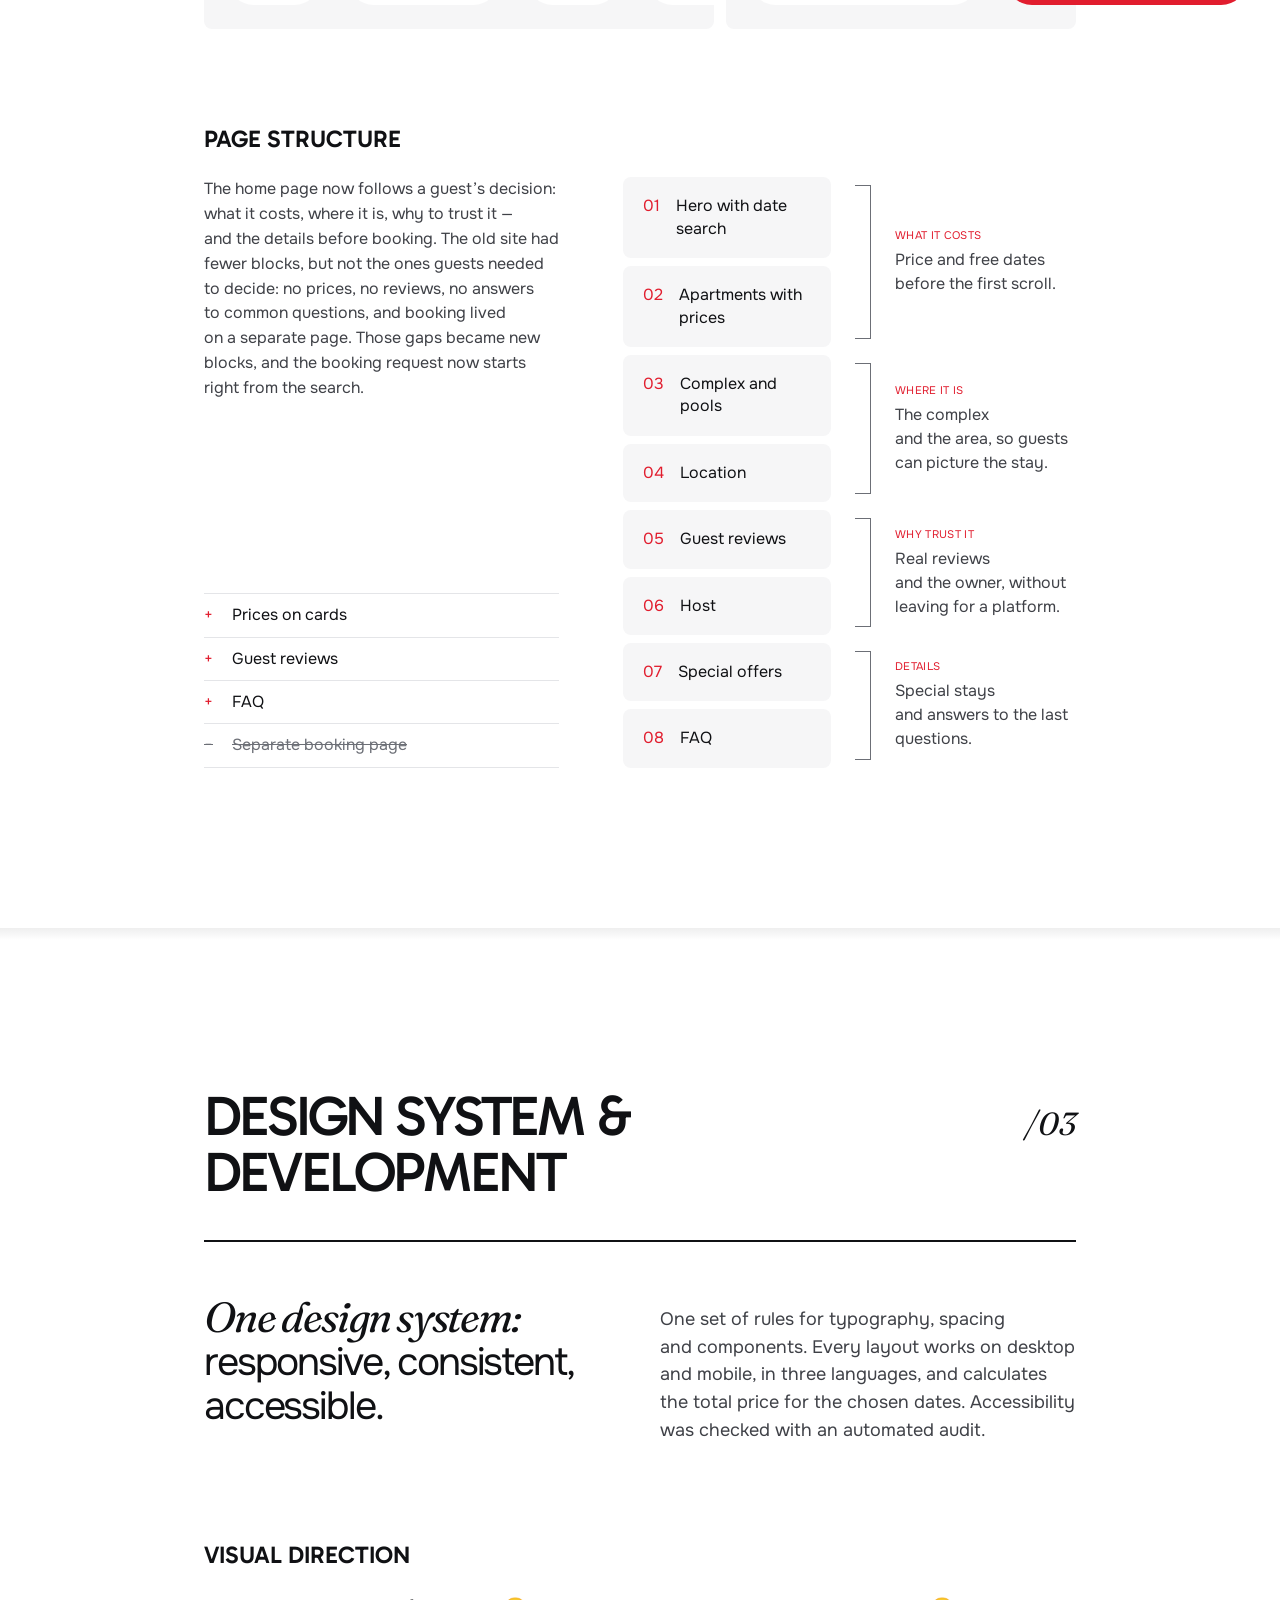
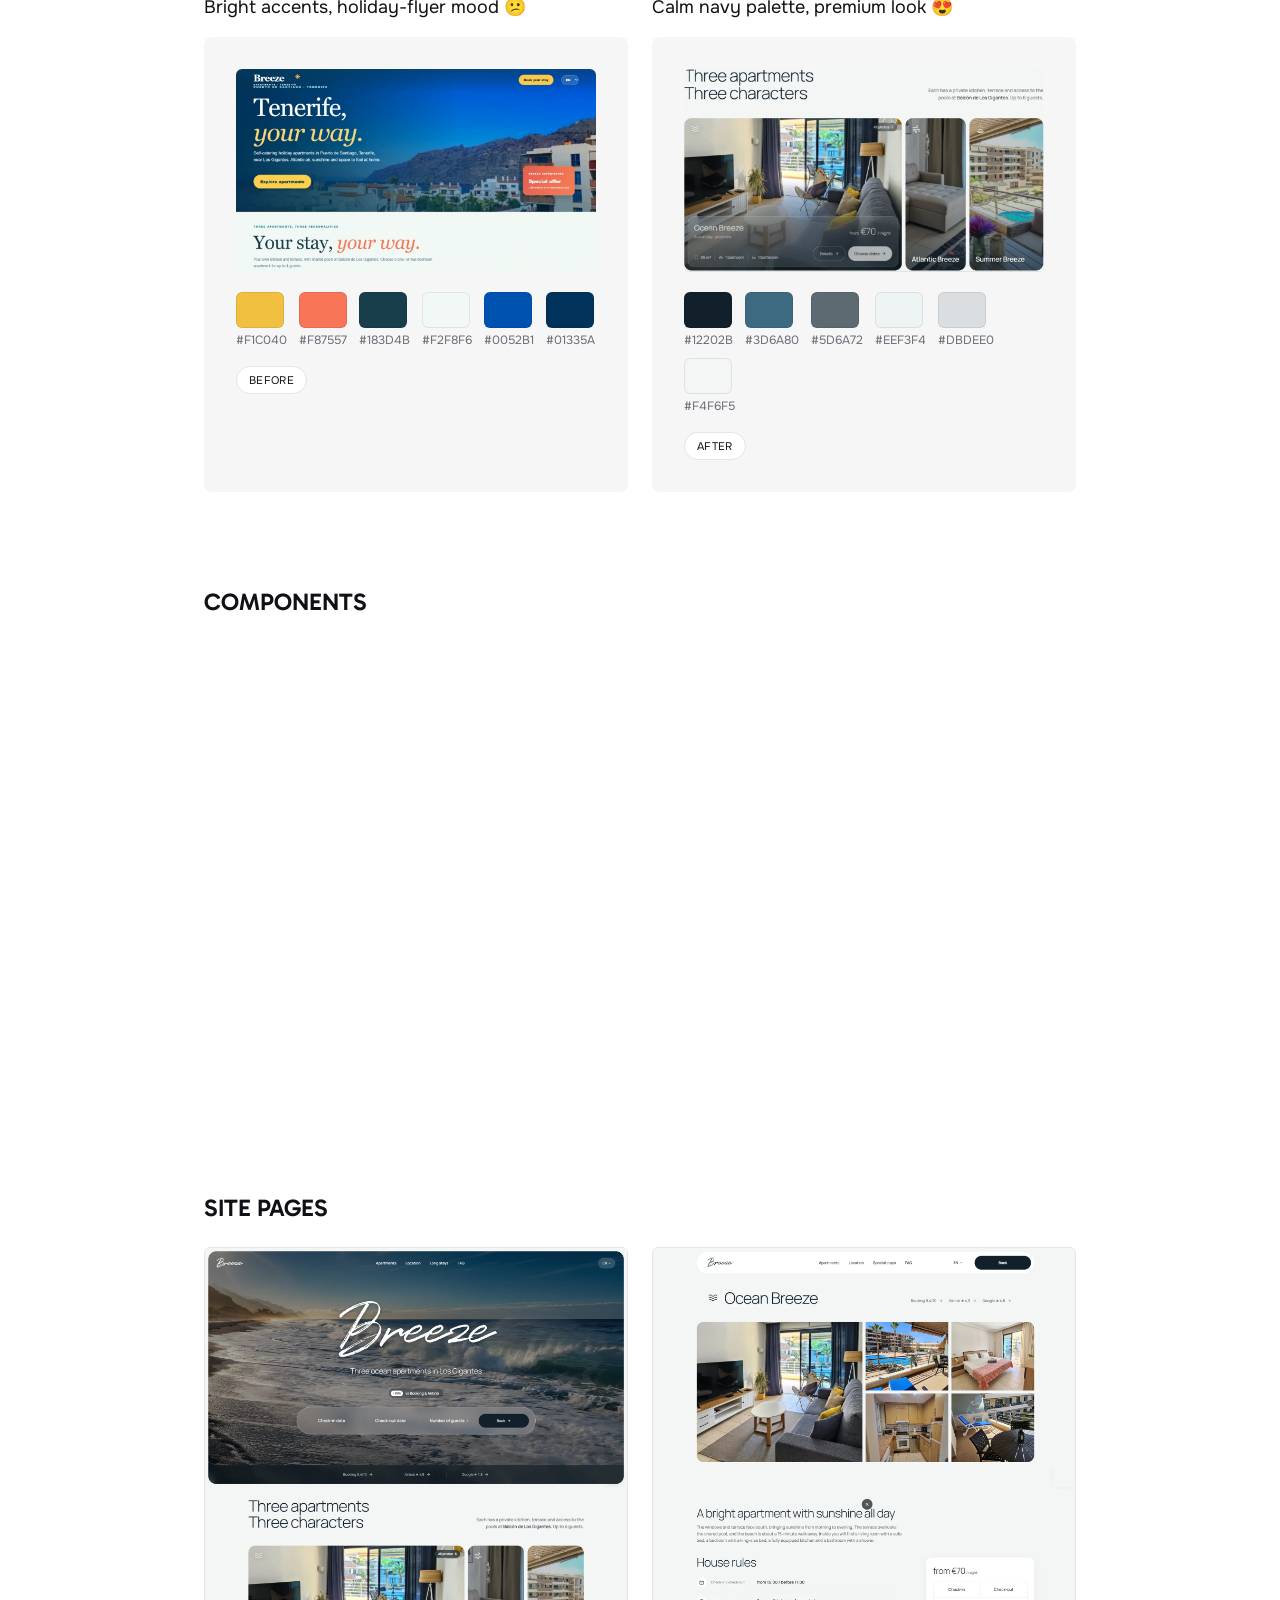
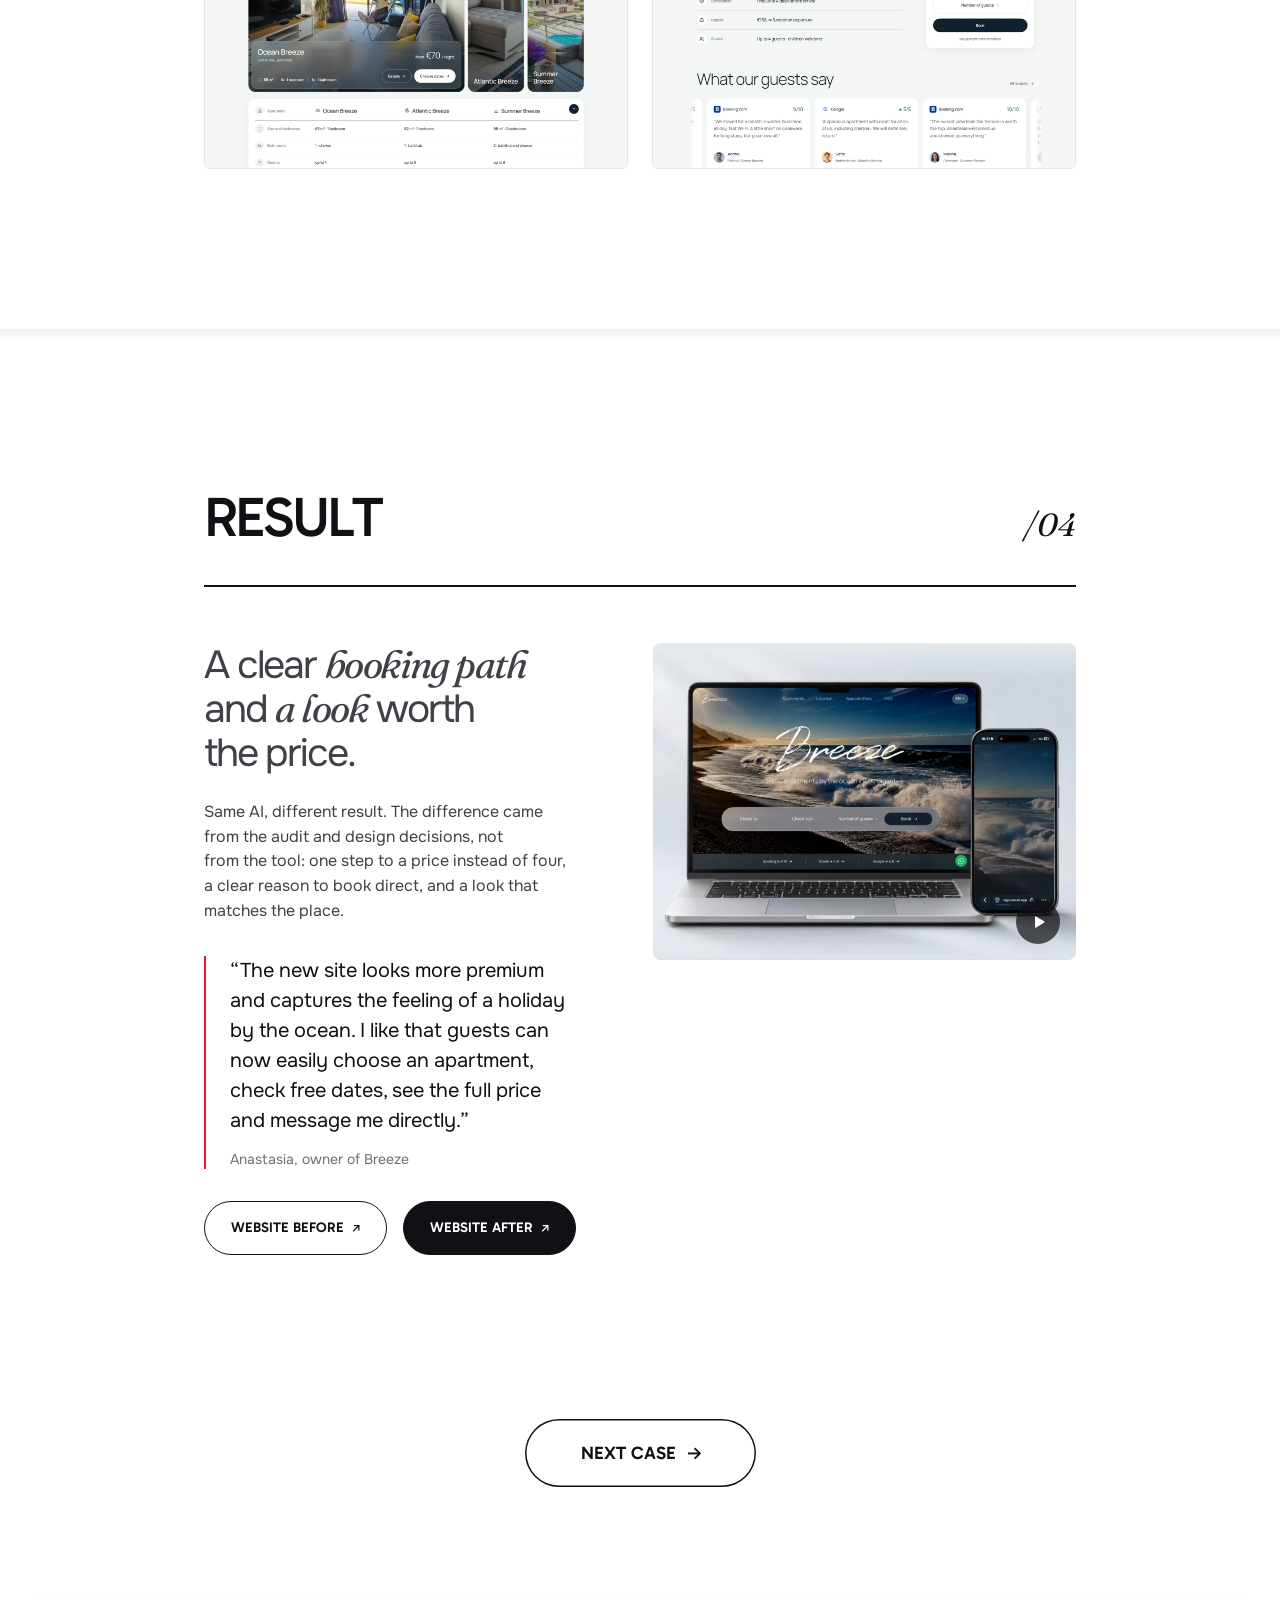
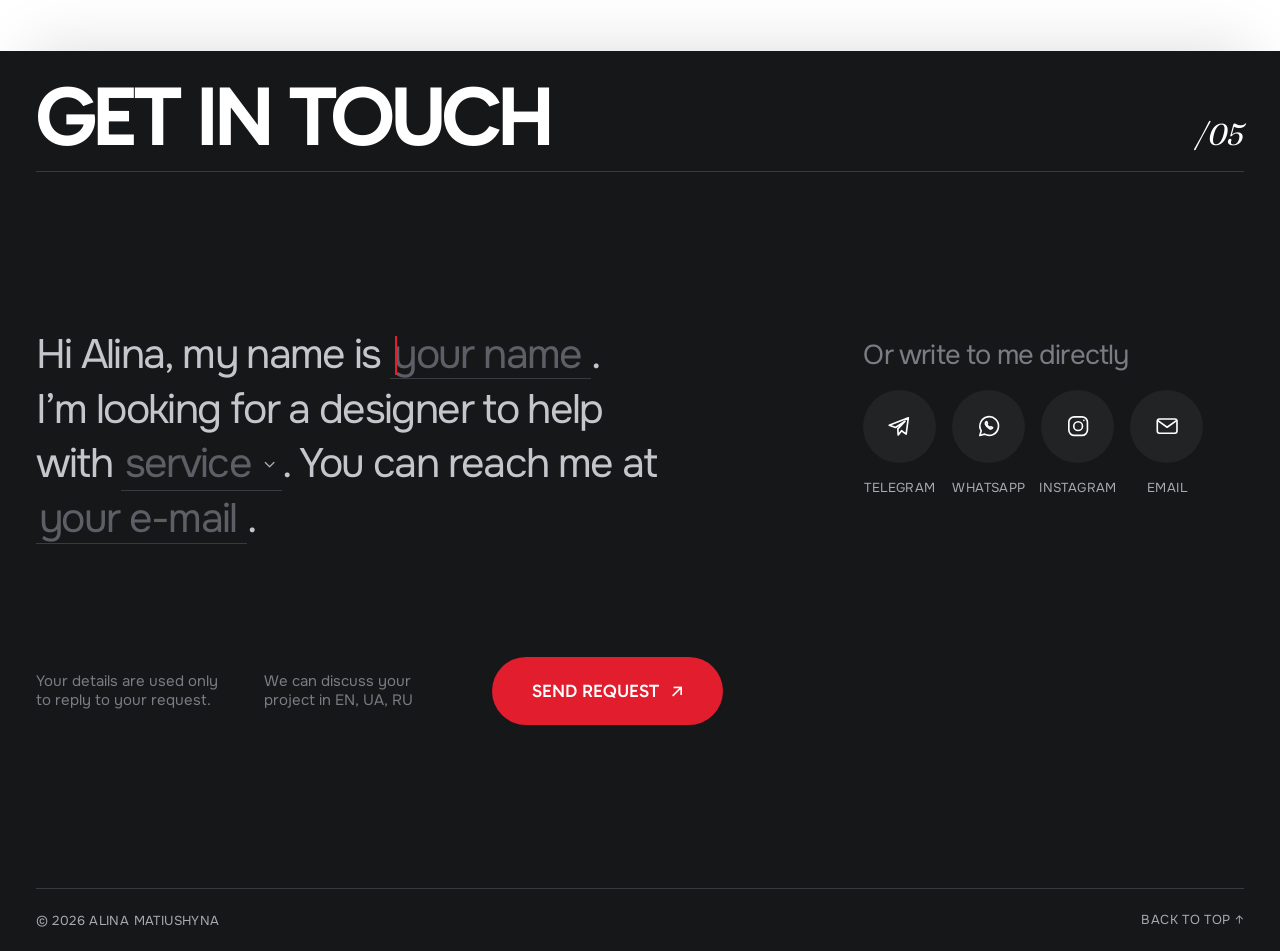
==== commit cb00b31f: "Update Breeze components and case hero dividers" ====
--- a/breeze/index.html
+++ b/breeze/index.html
@@ -162,7 +162,7 @@
 @media(max-width:820px){.hero{height:auto;min-height:700px;padding:16px;gap:48px}.hero-body{display:block}.hero h1{line-height:1}.stats{width:100%;height:auto;margin-top:32px;grid-template-columns:1fr 1fr;gap:0}.stat-number{font-size:40px}.hero #section-navigation{width:100%;height:42px;padding:24px 0 0}.hero #section-navigation a{flex:0 0 auto;min-width:0}.summary{margin-top:24px}}
 @font-face{font-family:Gabarito;src:url('../hoss/assets/gabarito.ttf');font-weight:400 900;font-display:swap}@font-face{font-family:Onest;src:url('../hoss/assets/onest.ttf');font-weight:100 900;font-display:swap}@font-face{font-family:Fraunces;src:url('../hoss/assets/fraunces-italic.ttf');font-weight:100 900;font-style:italic;font-display:swap}.hero::before{opacity:.15}.hero{background:#161719}.hero-copy{min-width:0}.hero-body{gap:64px}.hero h1{max-width:960px}
 .laptop-photo{position:absolute;width:133.14%;height:125.57%;left:-16.57%;top:-9.45%}.laptop-slot .laptop-photo>img{inset:0;width:100%;height:100%;object-fit:fill}.laptop-screen{position:absolute;left:24.357%;top:29.328%;width:50.53%;height:32.185%;overflow:hidden;clip-path:polygon(.2% .5%,99.4% 0,100% 100%,0 100%);pointer-events:none}.laptop-screen iframe{border:0;width:1920px;height:1100px;transform-origin:top left;pointer-events:none}#section-navigation a,.fixed-header .compact a{gap:16px}#section-navigation .separator,.fixed-header .compact .separator{font-size:18px;line-height:18px}.hero-body{gap:96px}@media(max-width:1200px){.hero-body{gap:40px}}.hero #section-navigation a{color:#a9abb1}.hero #section-navigation a[aria-current="location"],.hero #section-navigation a:hover{color:white}.separator{color:white}:root{--photo-radius:6px}.photo-slot{border-radius:var(--photo-radius)}.website-wall img,.website-pair img{border-radius:var(--photo-radius)}.laptop-screen iframe{width:1920px;height:1103px}@media(max-width:640px){:root{--photo-radius:6px}}/* Divider geometry and tokens verified against Figma 522:1825 and 549:1670. */
-:root{--case-header-divider:#3f4147;--case-nav-divider:#3a3b40;--case-stat-divider:#e4e5e8}
+:root{--case-header-divider:#51545b;--case-nav-divider:#3a3b40;--case-stat-divider:#e4e5e8}
 .hero{padding-top:0}.hero .top{height:66px;flex:none;border-bottom:1px solid var(--case-header-divider)}.hero #section-navigation{position:relative;border:0;padding-top:24px}.hero #section-navigation::before{content:"";position:absolute;left:0;right:0;top:0;height:1px;background:var(--case-nav-divider)}.stats>div{border-width:.8670219px;border-color:var(--case-stat-divider)}
 /* Shared spacing between section links; label-to-arrow spacing stays 16px. */
 :root{--case-nav-gap:40px}#section-navigation,.fixed-header .compact{gap:40px}
@@ -671,7 +671,7 @@
 .bz-hero-copy h1{font:600 clamp(44px,4.4vw,72px)/.945 Gabarito,sans-serif;letter-spacing:-.05em;color:#fff;white-space:nowrap}
 @media(max-width:600px){.bz-hero-copy h1{white-space:normal}}
 .bz-hero-copy .summary{font:400 20px/1.5 Onest,sans-serif;color:#f4f6f5;max-width:680px}
-.hero .top{border-bottom:0!important;box-shadow:none!important}
+.hero .top{box-shadow:none!important}
 .bz-eyebrow{font:400 16px/16px Gabarito,sans-serif!important;text-transform:uppercase!important;letter-spacing:0!important;color:#a9b6bf!important;margin:0 0 40px!important}
 .bz-facts{display:none}
 .bz-facts div{display:flex;flex-direction:column;gap:6px}
@@ -794,7 +794,7 @@
  .bz-screens .c{font-size:16px}
 }
 </style>
-<style id="hero-nav-colors">.hero #section-navigation{border-top:1px solid #e4e5e8!important}.hero #section-navigation a{color:rgba(255,255,255,.48)}.hero #section-navigation a[aria-current="location"],.hero #section-navigation a:hover,.hero #section-navigation a:focus-visible{color:#fff}</style>
+<style id="hero-nav-colors">.hero #section-navigation{border-top:1px solid #e4e5e8!important}@media(min-width:821px){.hero #section-navigation{border-top-color:#62656c!important}.hero #section-navigation::before{display:none}}.hero #section-navigation a{color:rgba(255,255,255,.48)}.hero #section-navigation a[aria-current="location"],.hero #section-navigation a:hover,.hero #section-navigation a:focus-visible{color:#fff}</style>
 <link rel="stylesheet" href="../case-hero-menu.css">
 <script src="../case-hero-menu.js" defer></script>
 <link rel="stylesheet" href="../mobile-menu.css?v=43">
@@ -832,7 +832,7 @@
 <div class="section-heading"><h2>Design system &amp; development</h2><span>/03</span></div>
 <div class="bz-lead"><p class="editorial-title"><em>One design system:</em><br>responsive, consistent, accessible.</p><p class="editorial-description">One set of&nbsp;rules for&nbsp;typography, spacing and&nbsp;components. Every layout works on&nbsp;desktop and&nbsp;mobile, in&nbsp;three languages, and&nbsp;calculates the&nbsp;total price for&nbsp;the&nbsp;chosen dates. Accessibility was checked with&nbsp;an&nbsp;automated audit.</p></div>
 <div class="bz-block"><h3 class="bz-h3">Visual direction</h3><div class="bz-vd"><div class="bz-vdi"><p class="cap">Bright accents, holiday-flyer mood 😕</p><article><p class="lab">Before</p><img src="assets/vd-before.webp" alt="Original site in bright colours" loading="lazy" decoding="async"><div class="bz-sw"><span style="--c:#F1C040">#F1C040</span><span style="--c:#F87557">#F87557</span><span style="--c:#183D4B">#183D4B</span><span style="--c:#F2F8F6">#F2F8F6</span><span style="--c:#0052B1">#0052B1</span><span style="--c:#01335A">#01335A</span></div></article></div><div class="bz-vdi"><p class="cap">Calm navy palette, premium look 😍</p><article><p class="lab">After</p><img src="assets/vd-after.webp" alt="Redesigned apartments section in a calm navy palette" loading="lazy" decoding="async"><div class="bz-sw"><span style="--c:#12202B">#12202B</span><span style="--c:#3D6A80">#3D6A80</span><span style="--c:#5D6A72">#5D6A72</span><span style="--c:#EEF3F4">#EEF3F4</span><span style="--c:#DBDEE0">#DBDEE0</span><span style="--c:#F4F6F5">#F4F6F5</span></div></article></div></div></div>
-<div class="bz-block"><h3 class="bz-h3">Components</h3><img class="bz-comp-compact" src="assets/components-compact.png?v=3" width="1578" height="239" loading="lazy" decoding="async" alt="Breeze design components, including calendars, guest selection, apartment and booking cards, icons, buttons, and colour tokens"><div class="bz-comp"><div class="bz-tile cal"><img src="assets/t-cal.webp" alt="Calendar component, desktop and mobile" loading="lazy" decoding="async"></div><div class="side"><div class="bz-tile"><img src="assets/t-guests.webp" alt="Guests popover" loading="lazy" decoding="async"></div></div>
+<div class="bz-block"><h3 class="bz-h3">Components</h3><img class="bz-comp-compact" src="assets/components-compact.png?v=4" width="899" height="471" loading="lazy" decoding="async" alt="Breeze design components, including calendars, guest selection, apartment and booking cards, icons, buttons, and colour tokens"><div class="bz-comp"><div class="bz-tile cal"><img src="assets/t-cal.webp" alt="Calendar component, desktop and mobile" loading="lazy" decoding="async"></div><div class="side"><div class="bz-tile"><img src="assets/t-guests.webp" alt="Guests popover" loading="lazy" decoding="async"></div></div>
 <div class="row2"><div class="bz-tile"><img src="assets/t-apt.webp" alt="Apartment card component" loading="lazy" decoding="async"></div><div class="mid"><div class="bz-tile"><img src="assets/t-book.webp" alt="Booking card component" loading="lazy" decoding="async"></div><div class="bz-tile"><img src="assets/t-colors.webp" alt="Colour tokens" loading="lazy" decoding="async"></div></div><div class="side"><div class="bz-tile"><picture><source media="(max-width:820px)" srcset="assets/t-icons5.webp"><img src="assets/t-icons.webp" alt="Icon set" loading="lazy" decoding="async"></picture></div></div></div></div></div>
 <div class="bz-block"><h3 class="bz-h3">Site pages</h3><div class="bz-site-previews">
   <div class="bz-site-preview" tabindex="0" role="region" aria-label="Breeze homepage, scrollable preview"><img src="assets/site-page-home.webp?v=3" loading="lazy" decoding="async" alt="Breeze homepage"></div>
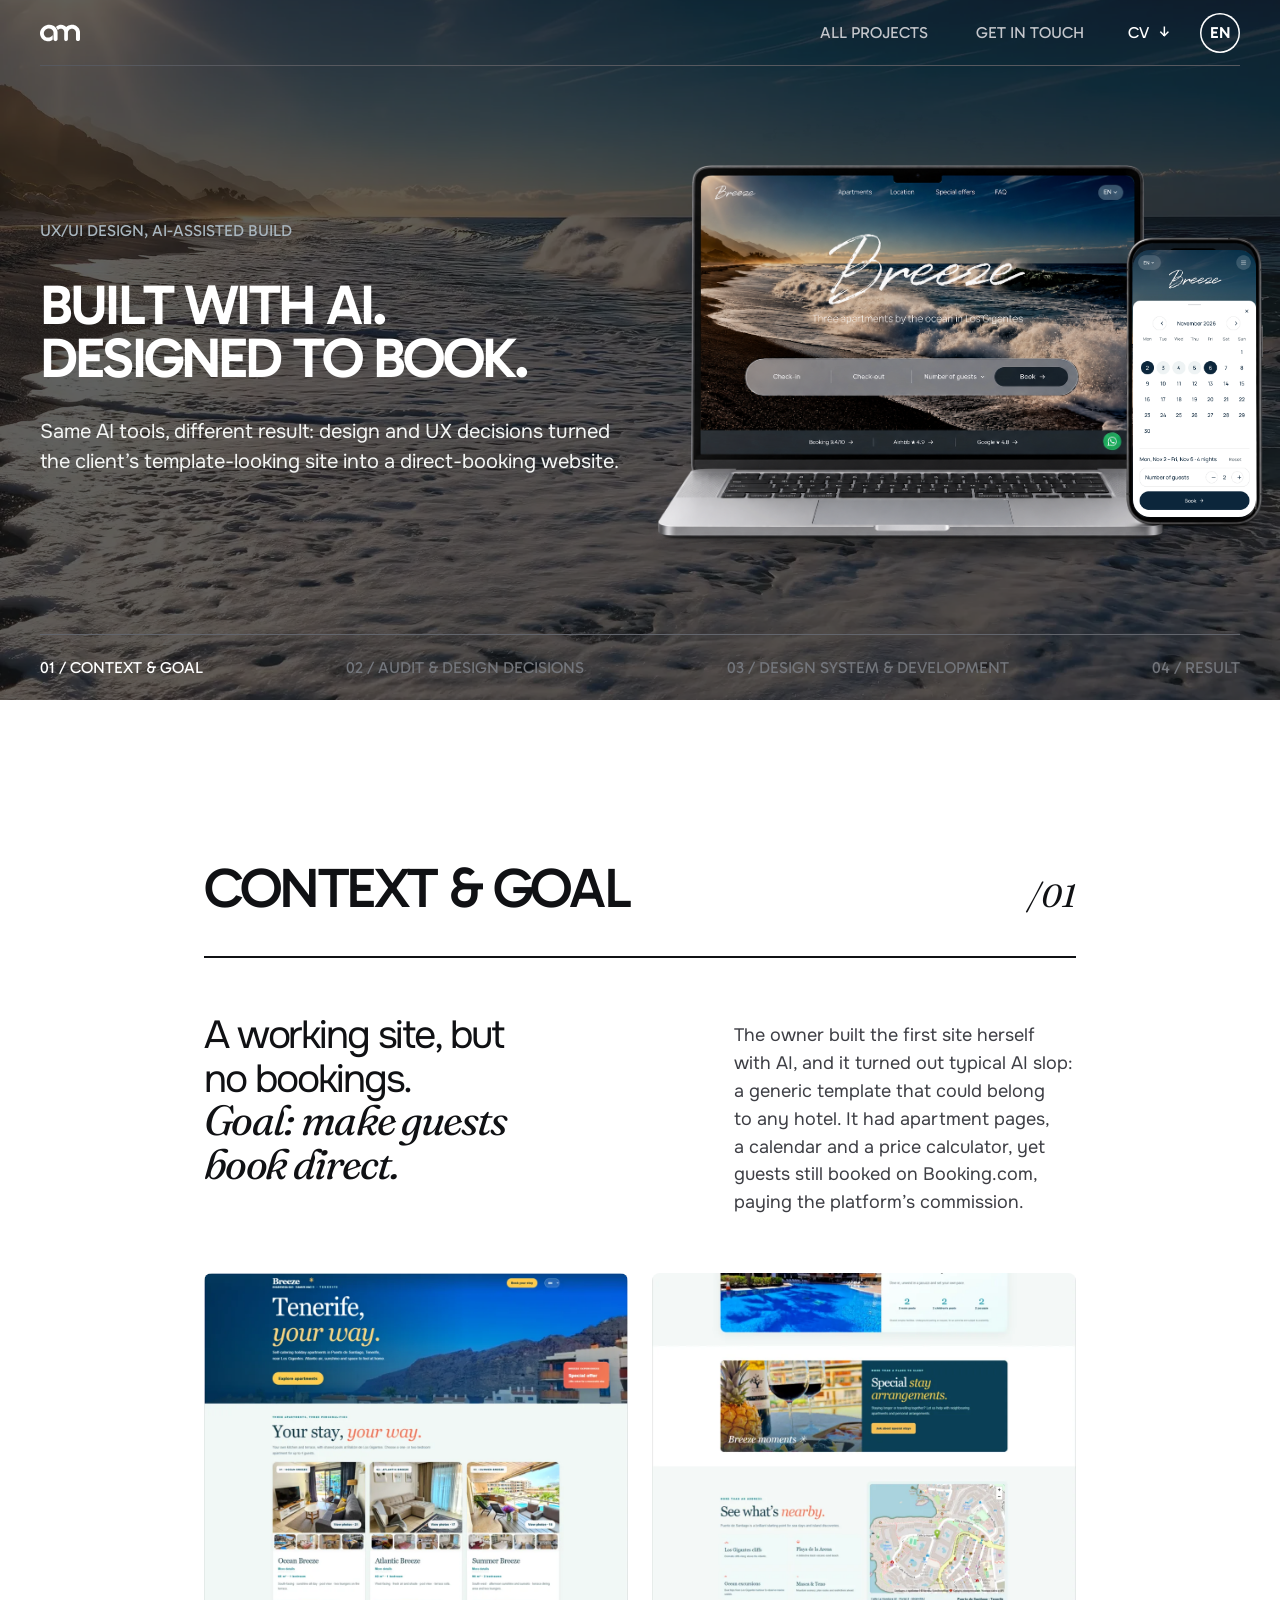
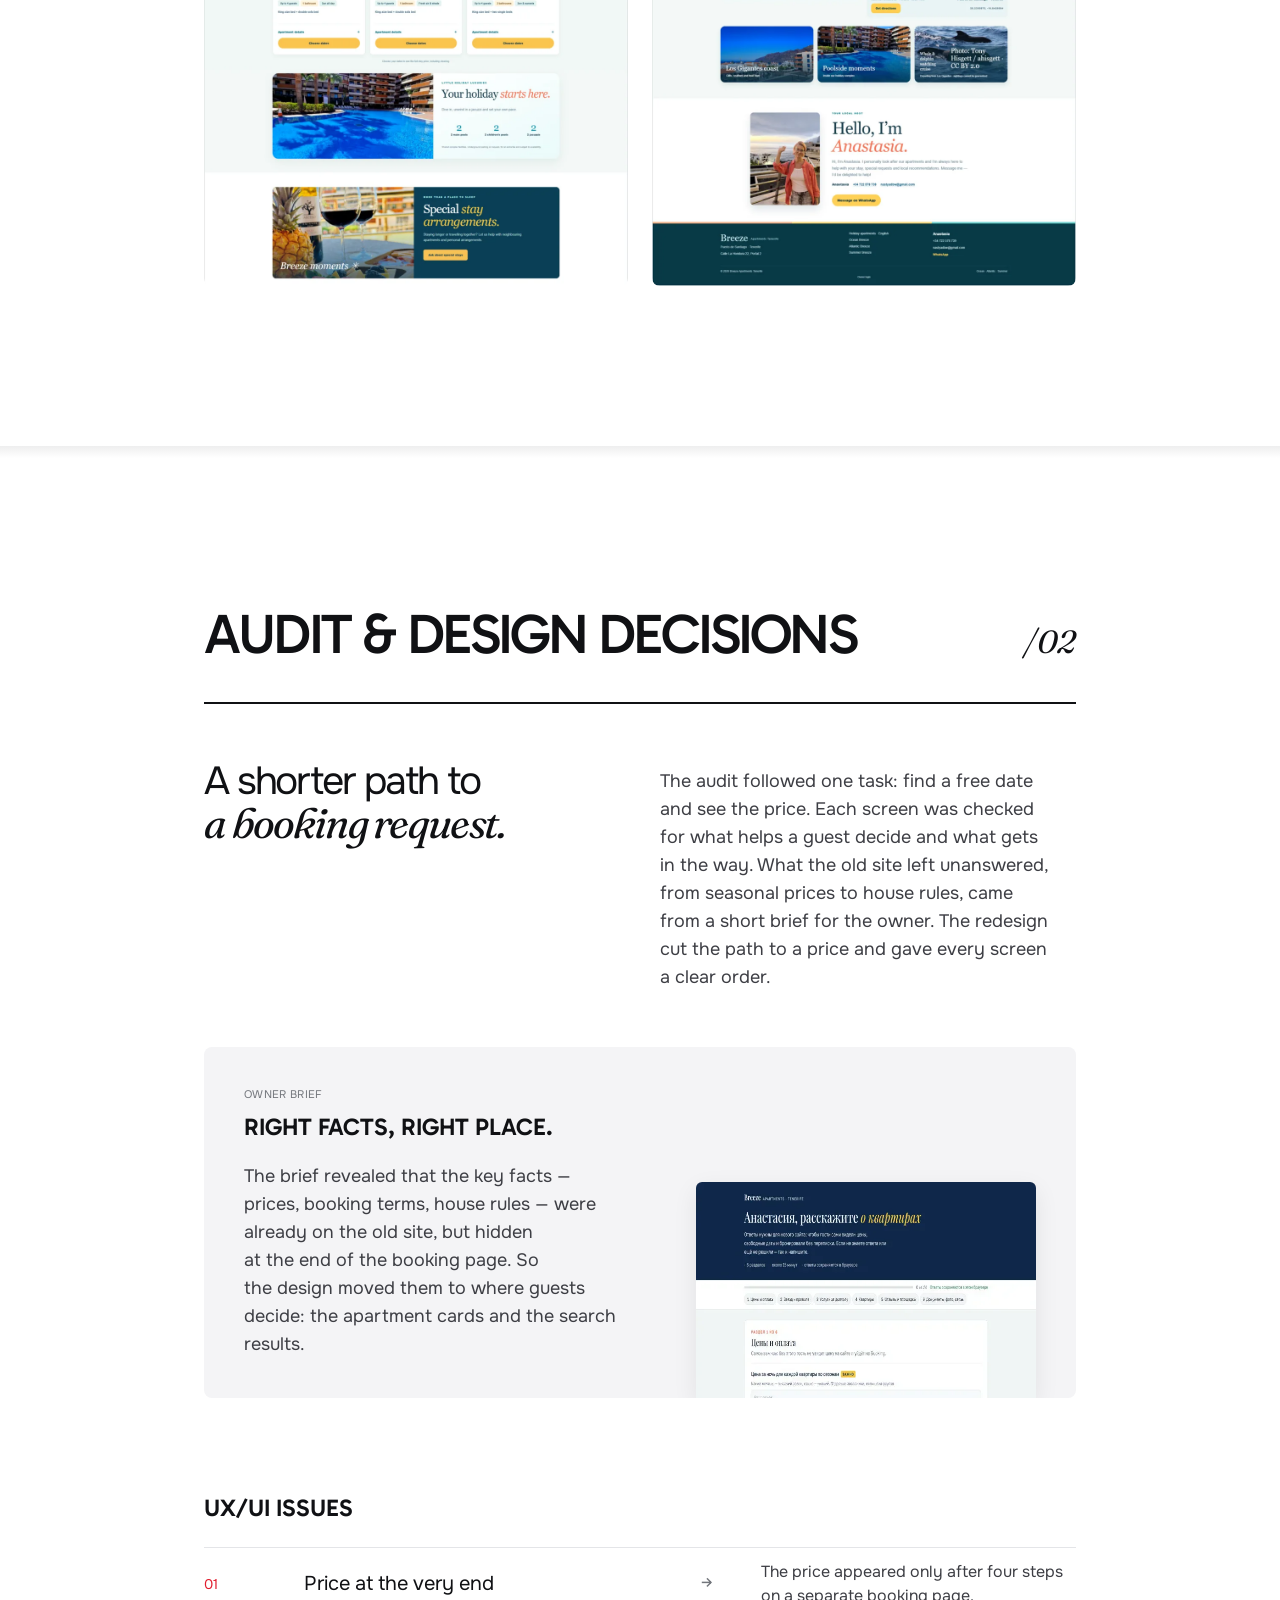
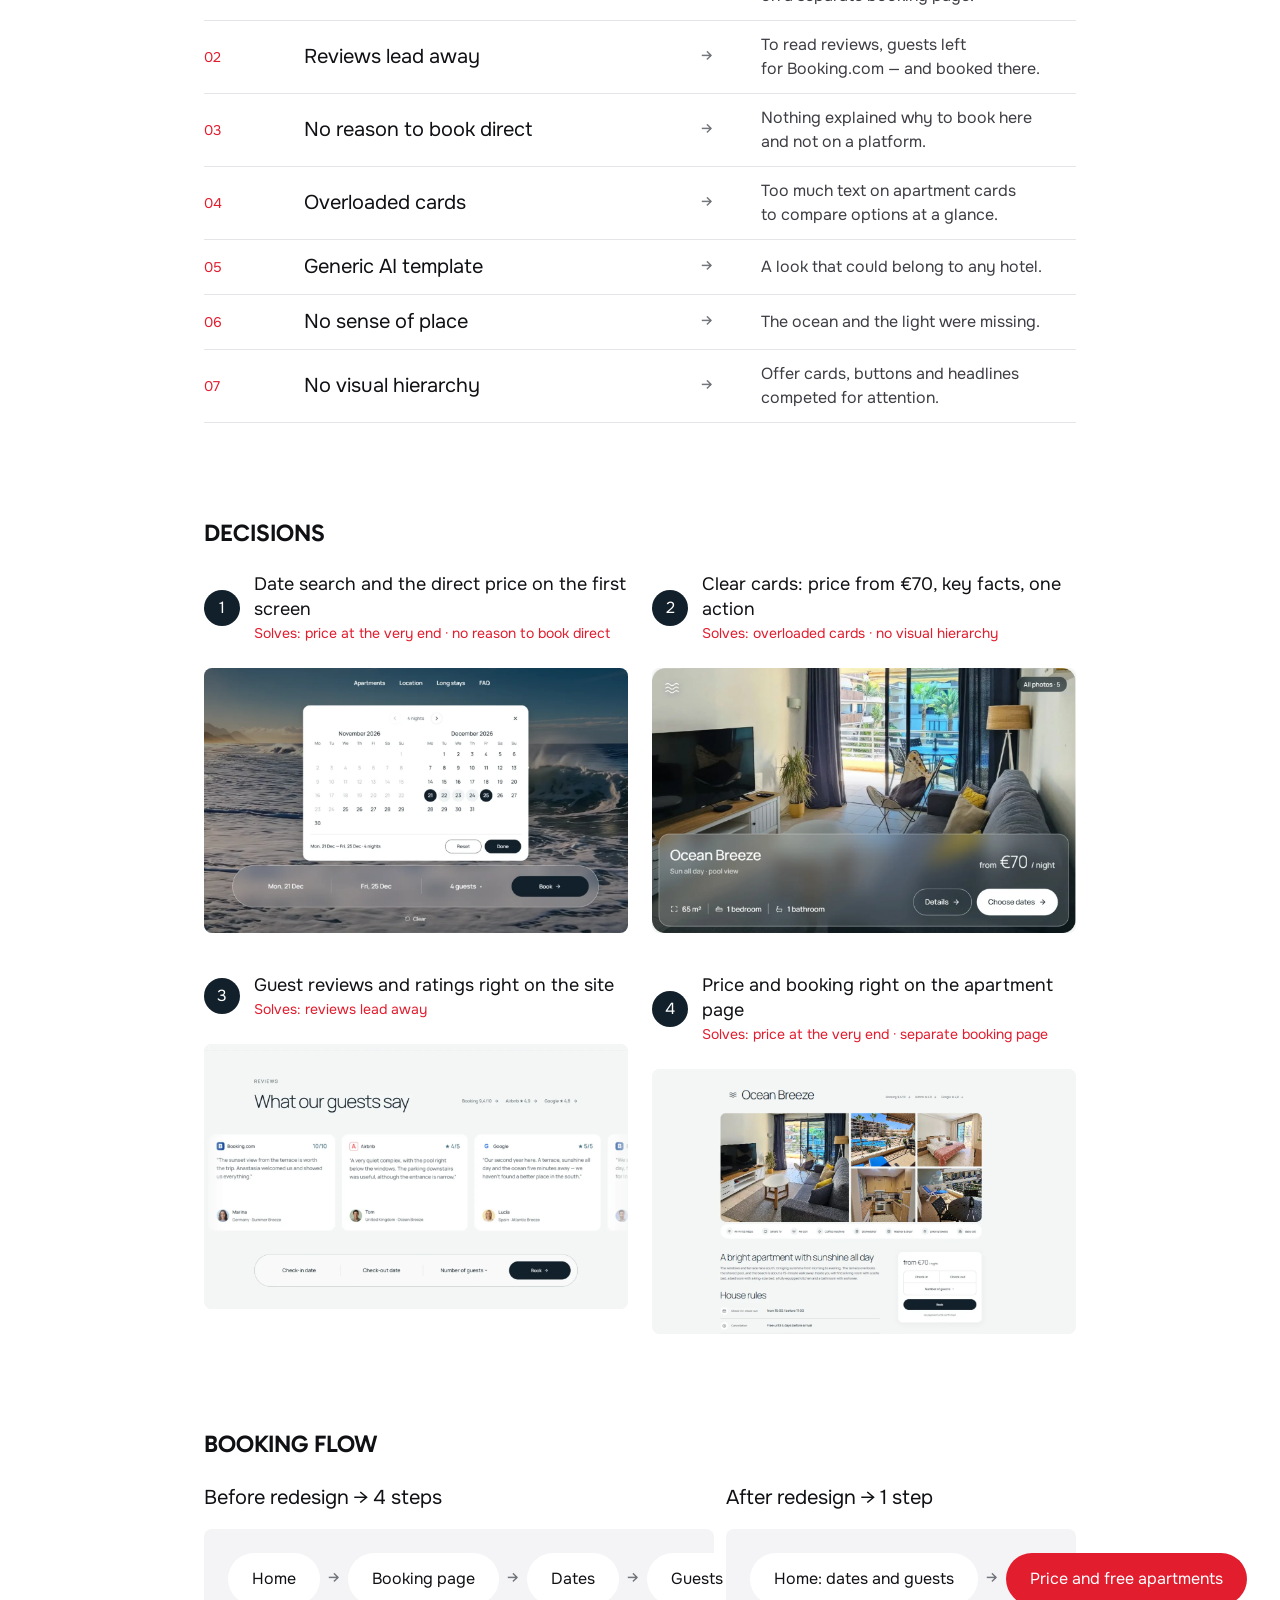
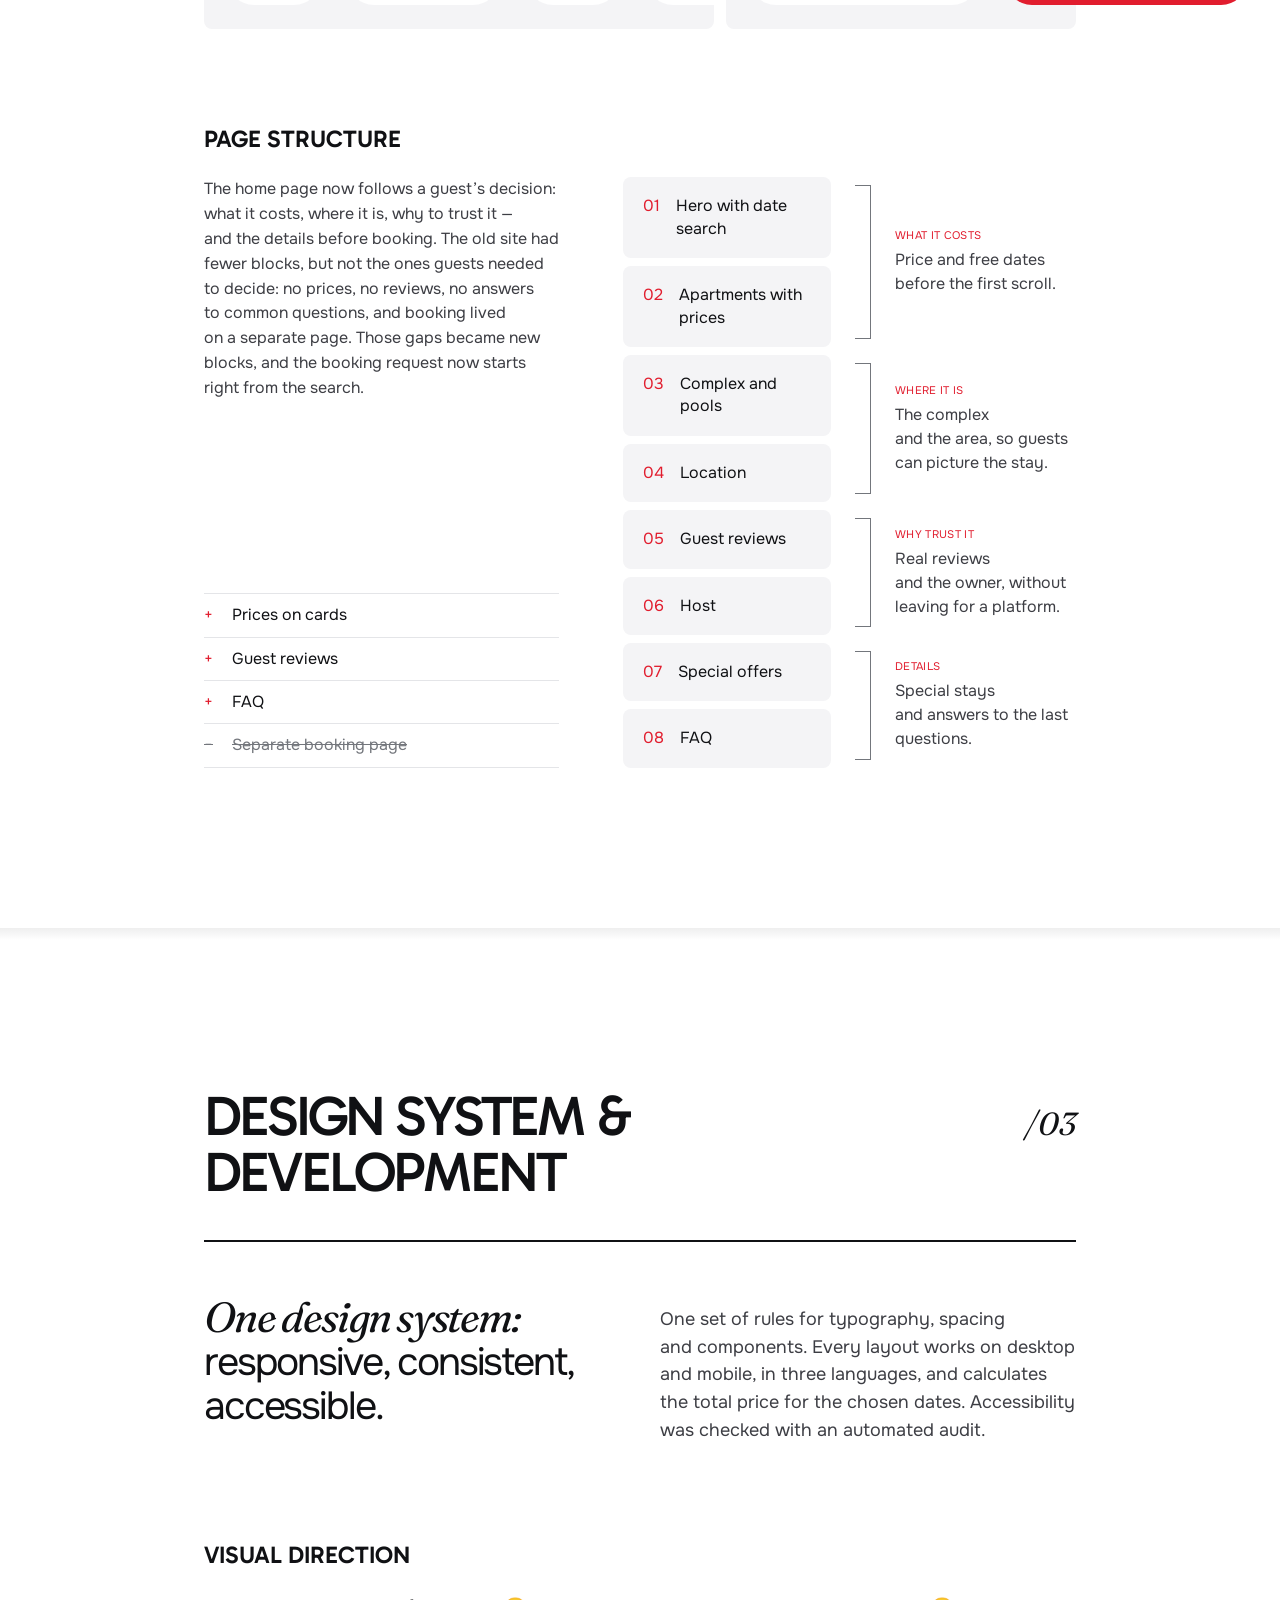
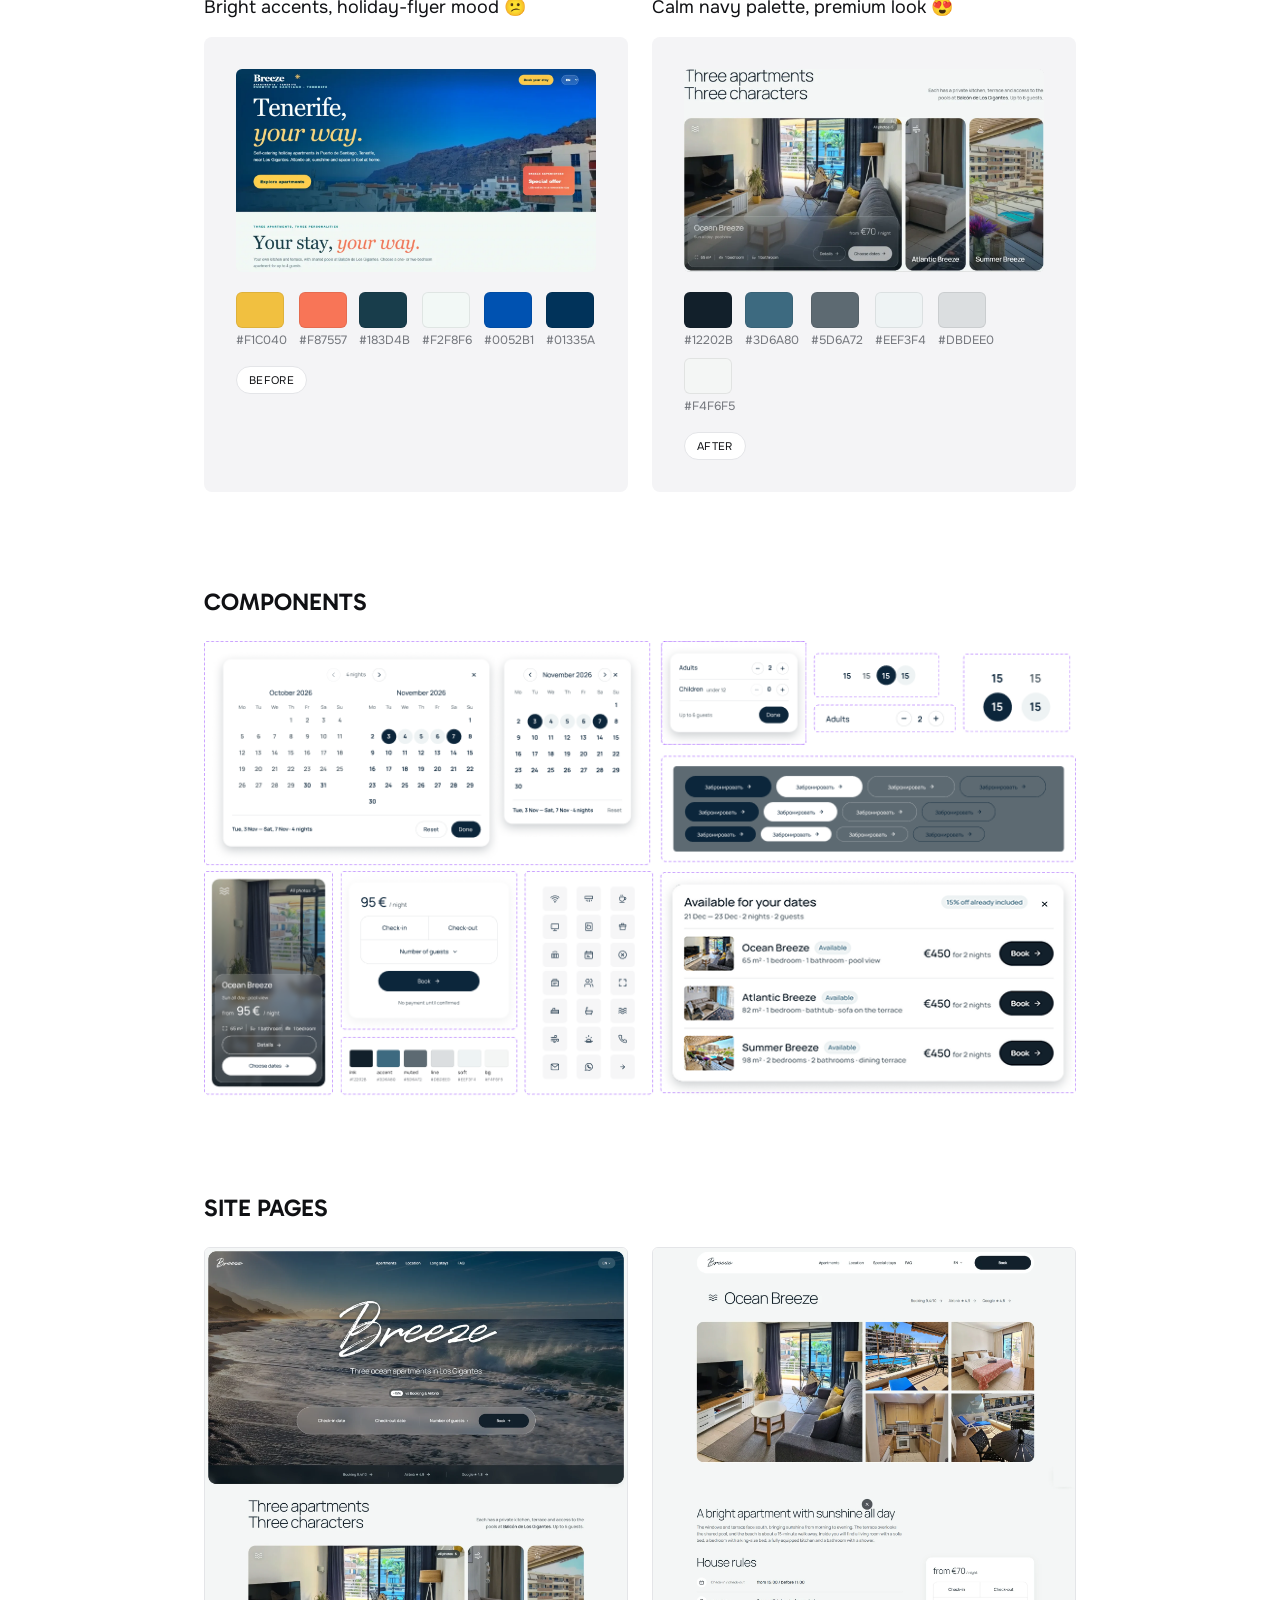
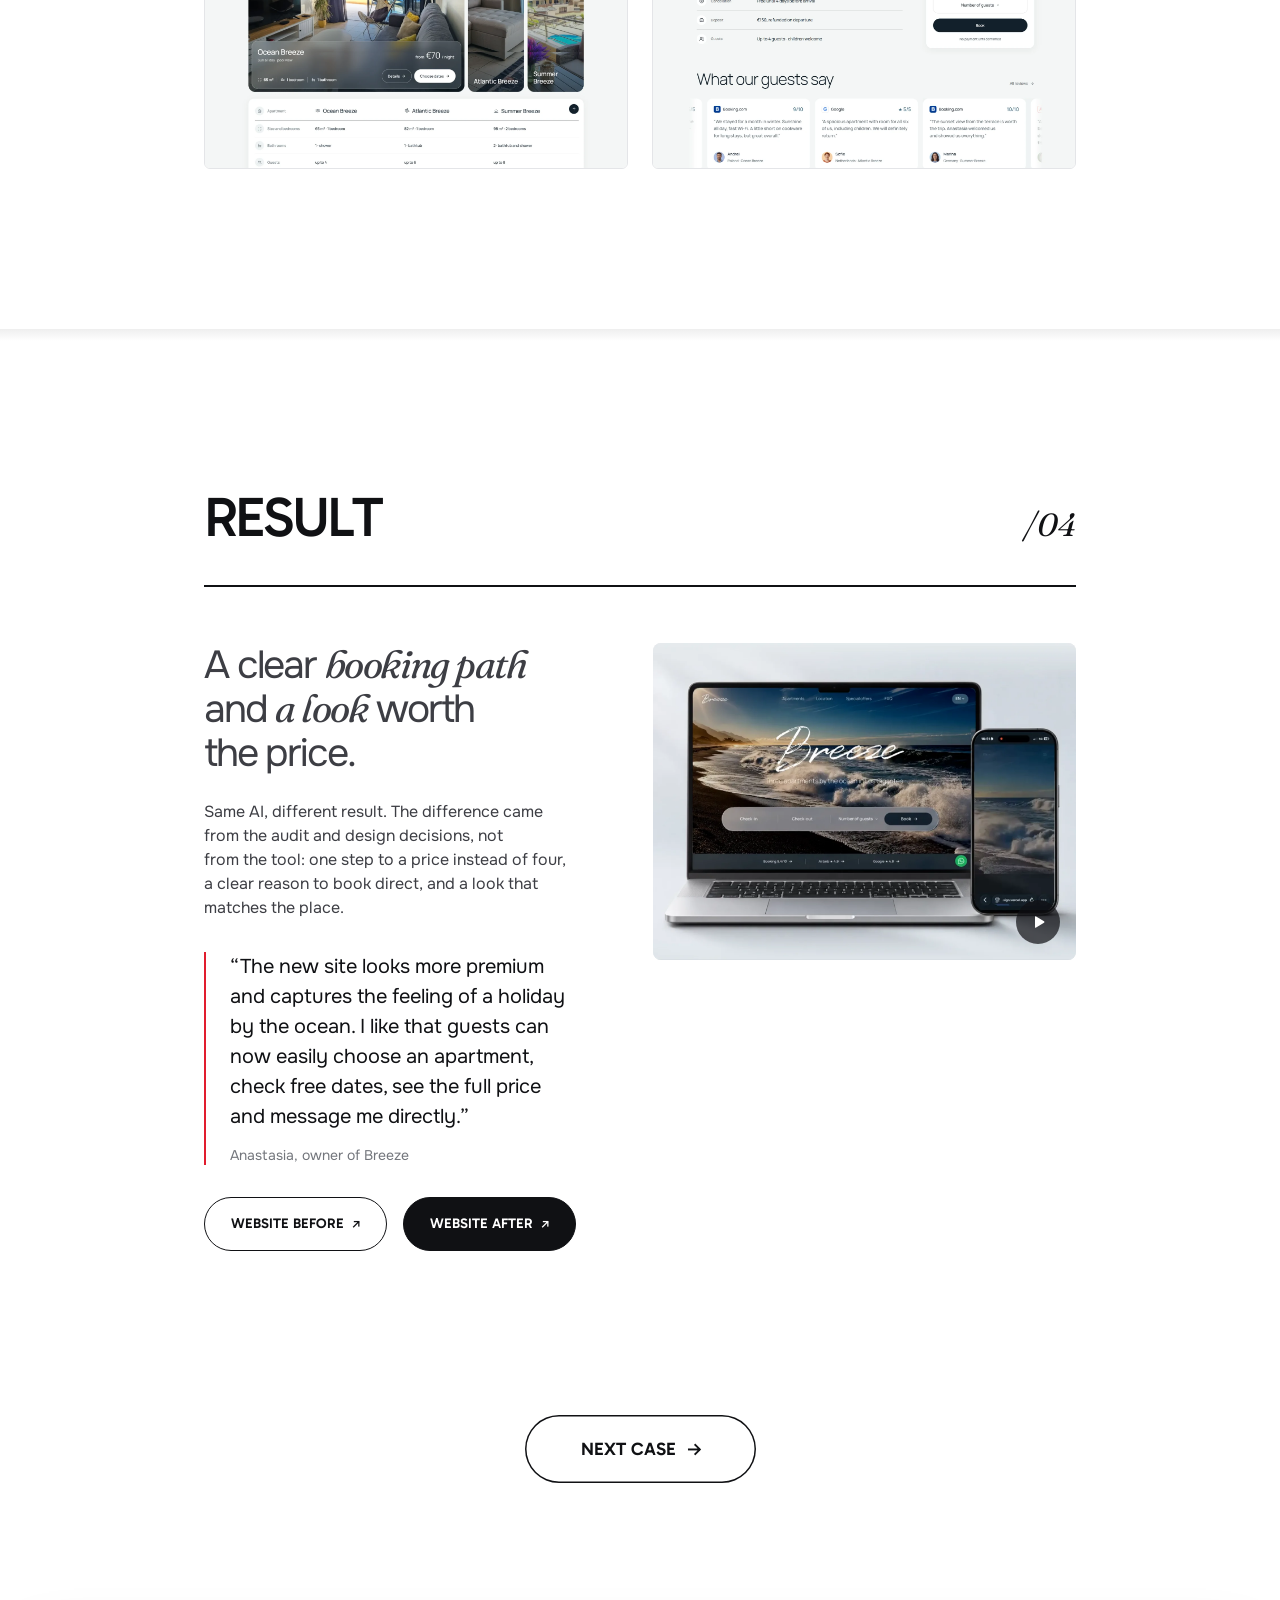
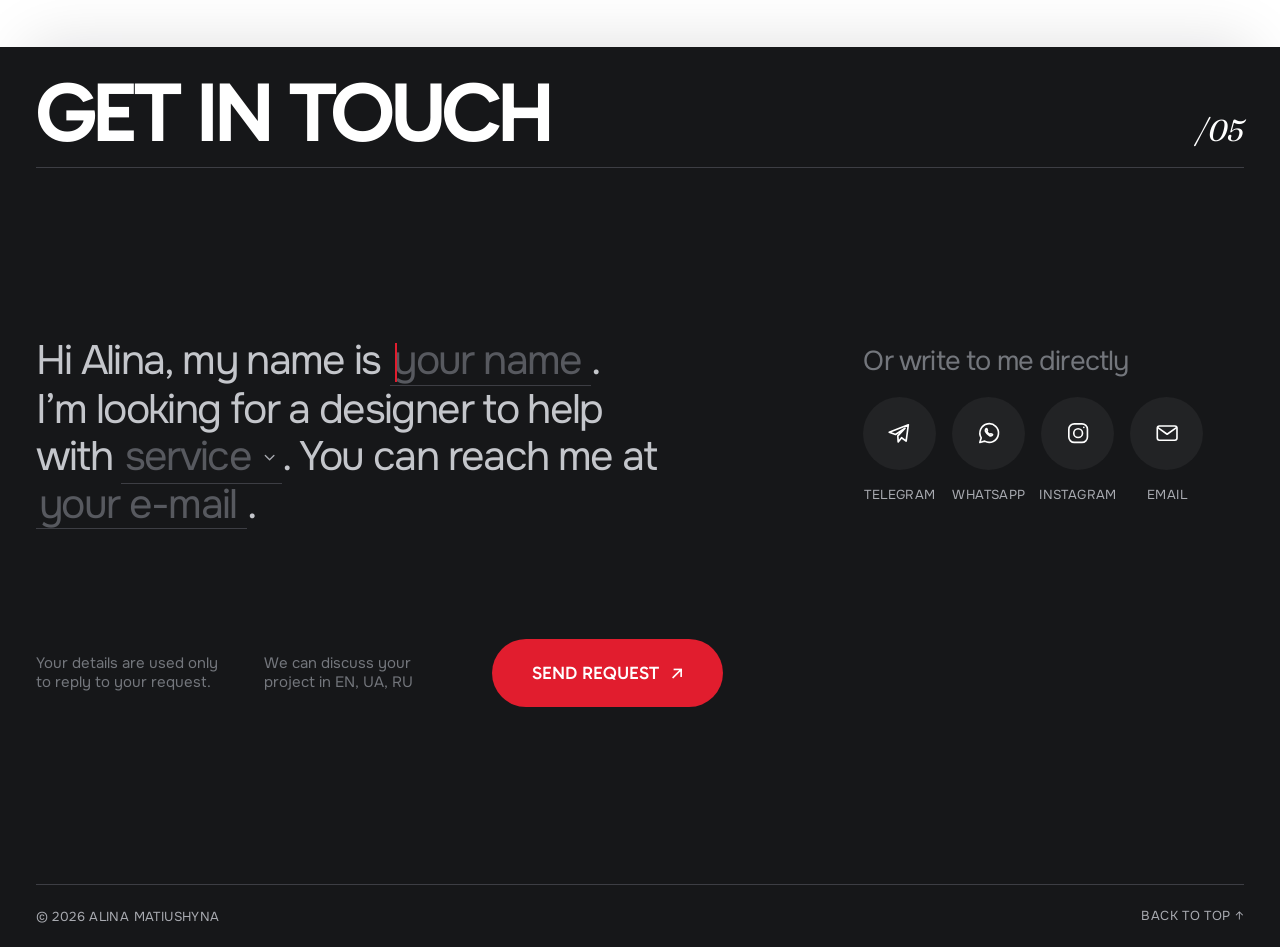
==== commit ac33c54b: "Type scale and merged gray palette to match Figma design system Co-Authored-By: Claude Opus 5.5 <nor" ====
--- a/breeze/index.html
+++ b/breeze/index.html
@@ -15,10 +15,10 @@
 <link href="https://fonts.googleapis.com/css2?family=Gabarito:wght@400;500;600&family=Onest:wght@300;400&family=Fustat:wght@600&family=Fraunces:ital,wght@1,400&display=swap" rel="stylesheet">
 <style>
 @font-face{font-family:'Fustat Arrows';src:url('../hoss/fustat-semibold.ttf?v=1') format('truetype');font-style:normal;font-weight:600;font-display:swap}
-:root{--ink:#101114;--dark:#161719;--muted:#9a9ca2;--accent:#e11d2e;--header-height:72px;font-family:Onest,sans-serif;color:var(--ink);scroll-behavior:smooth;scroll-padding-top:104px}*{box-sizing:border-box}body{margin:0}a{color:inherit;text-decoration:none}a:focus-visible,button:focus-visible{outline:2px solid var(--accent);outline-offset:-4px}.arrow{font-family:Fustat,sans-serif;font-weight:600}.hero{height:594px;background:var(--dark);color:#fff;padding:24px 40px 80px}.top{height:48px;display:flex;align-items:center;justify-content:space-between;gap:24px}.back{font:600 16px/1 Fustat,sans-serif;padding:16px 18px;text-transform:uppercase;white-space:nowrap}.tools{display:flex;align-items:center;gap:22px;font:600 16px/1 Gabarito,sans-serif}.cv{display:flex;gap:6px;padding:12px 16px;border-radius:999px}.cv:hover,.back:hover{color:var(--accent)}.language{display:flex;align-items:center;justify-content:center;width:40px;height:40px;border:1.5px solid #fff;border-radius:50%}.hero-body{display:flex;justify-content:space-between;gap:96px;margin-top:96px}.hero-copy{min-width:0}.eyebrow{margin:0 0 32px;font:400 12px/16px Onest,sans-serif;color:var(--muted);text-transform:uppercase}h1{margin:0;font:600 72px/.945 Gabarito,sans-serif;text-transform:uppercase;letter-spacing:-.035em}h1 .nc{text-transform:none}.summary{max-width:760px;margin:40px 0 0;font:400 20px/30px Onest,sans-serif;color:var(--muted)}.stats{display:flex;flex-direction:column;justify-content:space-between;flex:0 0 121px;height:346px;text-align:center}.stat-number{font:300 64px/.85 Onest,sans-serif;white-space:nowrap;letter-spacing:-.045em}.plus{font-size:39.68px;color:var(--accent);vertical-align:top;line-height:.85;margin-left:3px}.stat-label{margin-top:8px;font:400 12px/16px Onest,sans-serif;text-transform:uppercase;color:var(--muted)}.sections-nav{display:grid;grid-template-columns:repeat(5,minmax(0,1fr));height:72px;background:var(--ink);color:#fff;border:1px solid #fff}.sections-nav a{display:flex;align-items:center;justify-content:space-between;gap:9px;padding:0 27px;font:500 18px/18px Gabarito,sans-serif;text-transform:uppercase;border-left:1px solid #fff}.sections-nav a:first-child{border-left:0}.sections-nav .arrow{font-size:27px;line-height:1}.sections-nav a:hover{background:#fff;color:var(--ink)}.fixed-header{position:fixed;z-index:10;top:0;left:0;right:0;height:72px;padding:0 40px;display:flex;align-items:center;justify-content:space-between;gap:24px;background:var(--dark);color:#fff;visibility:hidden;transform:translateY(-100%);pointer-events:none}.fixed-header.is-visible{visibility:visible;transform:translateY(0);pointer-events:auto}.compact{height:40px;flex:0 1 796px;border:0}.compact a{justify-content:center;gap:16px;padding:0 18px;font-size:12px;line-height:12px;border-left:1px solid #6c6f76}.compact a:first-child{border-left:1px solid #6c6f76}.compact a:last-child{border-right:1px solid #6c6f76}.compact .arrow{font-size:18px}.compact a[aria-current="location"]{color:var(--accent)}.case-section{min-height:720px;padding:72px 40px 80px;scroll-margin-top:0}.section-heading{display:flex;justify-content:space-between;align-items:baseline;border-bottom:1px solid #e4e5e8;padding-bottom:24px}.section-heading h2{font:500 56px/1 Gabarito,sans-serif;text-transform:uppercase;margin:0}.section-heading span{font:400 14px/1 Onest,sans-serif}.case-section p{max-width:912px;font:400 20px/30px Onest,sans-serif;margin:40px 0}.preview-note{font:400 14px/22px Onest,sans-serif!important;color:#6c6f76}.case-section:nth-child(even){background:#f6f6f7}.return{display:inline-flex;gap:12px;margin-top:48px;font:500 16px/1 Gabarito,sans-serif;text-transform:uppercase}.return:hover{color:var(--accent)}
+:root{--ink:#101114;--dark:#161719;--muted:#95979c;--accent:#e11d2e;--header-height:72px;font-family:Onest,sans-serif;color:var(--ink);scroll-behavior:smooth;scroll-padding-top:104px}*{box-sizing:border-box}body{margin:0}a{color:inherit;text-decoration:none}a:focus-visible,button:focus-visible{outline:2px solid var(--accent);outline-offset:-4px}.arrow{font-family:Fustat,sans-serif;font-weight:600}.hero{height:594px;background:var(--dark);color:#fff;padding:24px 40px 80px}.top{height:48px;display:flex;align-items:center;justify-content:space-between;gap:24px}.back{font:600 16px/1 Fustat,sans-serif;padding:16px 18px;text-transform:uppercase;white-space:nowrap}.tools{display:flex;align-items:center;gap:22px;font:600 16px/1 Gabarito,sans-serif}.cv{display:flex;gap:6px;padding:12px 16px;border-radius:999px}.cv:hover,.back:hover{color:var(--accent)}.language{display:flex;align-items:center;justify-content:center;width:40px;height:40px;border:1.5px solid #fff;border-radius:50%}.hero-body{display:flex;justify-content:space-between;gap:96px;margin-top:96px}.hero-copy{min-width:0}.eyebrow{margin:0 0 32px;font:400 12px/16px Onest,sans-serif;color:var(--muted);text-transform:uppercase}h1{margin:0;font:600 72px/.945 Gabarito,sans-serif;text-transform:uppercase;letter-spacing:-.035em}h1 .nc{text-transform:none}.summary{max-width:760px;margin:40px 0 0;font:400 20px/30px Onest,sans-serif;color:var(--muted)}.stats{display:flex;flex-direction:column;justify-content:space-between;flex:0 0 121px;height:346px;text-align:center}.stat-number{font:300 64px/.85 Onest,sans-serif;white-space:nowrap;letter-spacing:-.045em}.plus{font-size:39.68px;color:var(--accent);vertical-align:top;line-height:.85;margin-left:3px}.stat-label{margin-top:8px;font:400 12px/16px Onest,sans-serif;text-transform:uppercase;color:var(--muted)}.sections-nav{display:grid;grid-template-columns:repeat(5,minmax(0,1fr));height:72px;background:var(--ink);color:#fff;border:1px solid #fff}.sections-nav a{display:flex;align-items:center;justify-content:space-between;gap:9px;padding:0 27px;font:500 18px/18px Gabarito,sans-serif;text-transform:uppercase;border-left:1px solid #fff}.sections-nav a:first-child{border-left:0}.sections-nav .arrow{font-size:27px;line-height:1}.sections-nav a:hover{background:#fff;color:var(--ink)}.fixed-header{position:fixed;z-index:10;top:0;left:0;right:0;height:72px;padding:0 40px;display:flex;align-items:center;justify-content:space-between;gap:24px;background:var(--dark);color:#fff;visibility:hidden;transform:translateY(-100%);pointer-events:none}.fixed-header.is-visible{visibility:visible;transform:translateY(0);pointer-events:auto}.compact{height:40px;flex:0 1 796px;border:0}.compact a{justify-content:center;gap:16px;padding:0 18px;font-size:12px;line-height:12px;border-left:1px solid #73767c}.compact a:first-child{border-left:1px solid #73767c}.compact a:last-child{border-right:1px solid #73767c}.compact .arrow{font-size:18px}.compact a[aria-current="location"]{color:var(--accent)}.case-section{min-height:720px;padding:72px 40px 80px;scroll-margin-top:0}.section-heading{display:flex;justify-content:space-between;align-items:baseline;border-bottom:1px solid #e4e5e8;padding-bottom:24px}.section-heading h2{font:500 56px/1 Gabarito,sans-serif;text-transform:uppercase;margin:0}.section-heading span{font:400 14px/1 Onest,sans-serif}.case-section p{max-width:912px;font:400 20px/30px Onest,sans-serif;margin:40px 0}.preview-note{font:400 14px/22px Onest,sans-serif!important;color:#73767c}.case-section:nth-child(even){background:#f4f4f6}.return{display:inline-flex;gap:12px;margin-top:48px;font:500 16px/1 Gabarito,sans-serif;text-transform:uppercase}.return:hover{color:var(--accent)}
 @media(min-width:1600px){.hero-copy{flex:1}h1{max-width:1143px}}
 @media(max-width:1100px){.fixed-header{padding:0 24px;gap:16px}.fixed-header .back{padding:16px 0;font-size:14px}.fixed-header .tools{gap:8px}.compact a{padding:0 12px;gap:8px}.hero-body{gap:40px}h1{font-size:56px}.hero{height:auto;min-height:594px}}
-@media(max-width:820px){:root{--header-height:112px;scroll-padding-top:136px}.hero{padding:16px 16px 40px;min-height:0}.top{height:48px}.back{padding:12px 0;font-size:12px}.tools{gap:8px;font-size:14px}.cv{padding:12px}.hero-body{margin-top:56px;display:block}.eyebrow{margin-bottom:24px}h1{font-size:40px;line-height:1;letter-spacing:-.02em}h1 br{display:none}.summary{font-size:16px;line-height:24px;margin-top:24px}.stats{height:auto;margin-top:40px;display:grid;grid-template-columns:repeat(3,1fr);gap:12px}.stat-number{font-size:40px}.plus{font-size:24px}.stat-label{font-size:10px;line-height:14px}.sections-nav{height:auto;grid-template-columns:repeat(2,minmax(0,1fr))}.sections-nav a{min-height:56px;padding:0 16px;font-size:12px;line-height:16px}.sections-nav a:nth-child(3){border-left:0}.sections-nav a:nth-child(n+3){border-top:1px solid #fff}.sections-nav .arrow{font-size:18px}.fixed-header{height:112px;padding:8px 16px 0;display:grid;grid-template-columns:1fr auto;grid-template-rows:48px 56px;gap:0 16px}.fixed-header .back{font-size:12px}.fixed-header .tools{justify-self:end}.compact{grid-column:1/-1;grid-row:2;display:flex;overflow-x:auto;overscroll-behavior-x:contain;width:calc(100% + 32px);margin-left:-16px;height:56px;border:0;scrollbar-width:none}.compact::-webkit-scrollbar{display:none}.compact a{flex:0 0 auto;min-height:56px;padding:0 16px;border-top:0!important;border-left:1px solid #6c6f76!important}.compact a:first-child{border-left:0!important}.case-section{padding:40px 16px;min-height:650px}.section-heading h2{font-size:32px}.section-heading{gap:16px}.case-section p{font-size:16px;line-height:24px}.section-heading span{font-size:12px}}
+@media(max-width:820px){:root{--header-height:112px;scroll-padding-top:136px}.hero{padding:16px 16px 40px;min-height:0}.top{height:48px}.back{padding:12px 0;font-size:12px}.tools{gap:8px;font-size:14px}.cv{padding:12px}.hero-body{margin-top:56px;display:block}.eyebrow{margin-bottom:24px}h1{font-size:40px;line-height:1;letter-spacing:-.02em}h1 br{display:none}.summary{font-size:16px;line-height:24px;margin-top:24px}.stats{height:auto;margin-top:40px;display:grid;grid-template-columns:repeat(3,1fr);gap:12px}.stat-number{font-size:40px}.plus{font-size:24px}.stat-label{font-size:10px;line-height:14px}.sections-nav{height:auto;grid-template-columns:repeat(2,minmax(0,1fr))}.sections-nav a{min-height:56px;padding:0 16px;font-size:12px;line-height:16px}.sections-nav a:nth-child(3){border-left:0}.sections-nav a:nth-child(n+3){border-top:1px solid #fff}.sections-nav .arrow{font-size:18px}.fixed-header{height:112px;padding:8px 16px 0;display:grid;grid-template-columns:1fr auto;grid-template-rows:48px 56px;gap:0 16px}.fixed-header .back{font-size:12px}.fixed-header .tools{justify-self:end}.compact{grid-column:1/-1;grid-row:2;display:flex;overflow-x:auto;overscroll-behavior-x:contain;width:calc(100% + 32px);margin-left:-16px;height:56px;border:0;scrollbar-width:none}.compact::-webkit-scrollbar{display:none}.compact a{flex:0 0 auto;min-height:56px;padding:0 16px;border-top:0!important;border-left:1px solid #73767c!important}.compact a:first-child{border-left:0!important}.case-section{padding:40px 16px;min-height:650px}.section-heading h2{font-size:32px}.section-heading{gap:16px}.case-section p{font-size:16px;line-height:24px}.section-heading span{font-size:12px}}
 @media(prefers-reduced-motion:reduce){:root{scroll-behavior:auto}}
 /* The selected section fills the fixed navigation from top to bottom. */
 .fixed-header .compact{height:100%;align-self:stretch}
@@ -87,7 +87,7 @@
   .mobile-section-picker[open] summary{visibility:hidden}
   .mobile-section-picker[open] .picker-options{top:0}
   .picker-options{position:absolute;top:54px;left:0;right:0;background:var(--ink)}
-  .picker-options a{display:flex;align-items:center;gap:16px;min-height:52px;padding:0 16px;border-top:1px solid #6c6f76;font:500 16px/1 Gabarito,sans-serif}
+  .picker-options a{display:flex;align-items:center;gap:16px;min-height:52px;padding:0 16px;border-top:1px solid #73767c;font:500 16px/1 Gabarito,sans-serif}
   .picker-options a[aria-current="location"],.picker-options a:hover{background:#fff;color:var(--ink)}
 }
 /* All six desktop header groups occupy equal shares of the viewport. */
@@ -132,7 +132,7 @@
   .hero #section-navigation{z-index:2}
   .hero #section-navigation .hero-nav-links a{min-height:36px}
   .hero #section-navigation .hero-nav-links a:not([aria-current="location"],:hover,:focus-visible,.is-pointer-over),
-  .fixed-header .compact a:not([aria-current="location"],:hover,:focus-visible,.is-pointer-over){color:#7a7c83!important}
+  .fixed-header .compact a:not([aria-current="location"],:hover,:focus-visible,.is-pointer-over){color:#73767c!important}
   .hero #section-navigation .hero-nav-links a.is-pointer-over,.fixed-header .compact a.is-pointer-over{color:#fff}
 }
 .sections-nav .case-nav-arrow-glyph{pointer-events:none}
@@ -154,7 +154,7 @@
 .back,.mobile-section-picker summary,.picker-options a,.picker-position{font-weight:400}
 /* Remove the orphaned Social line; retain the explicit final heading break. */
 .hero h1{letter-spacing:-.05em}
-main{padding:40px;display:flex;flex-direction:column;gap:80px}.case-section{padding:0;min-height:0;background:#fff!important}.section-heading h2{letter-spacing:-.05em}.section-heading span{font:italic 400 32px/1 Fraunces,serif}.case-section p{color:#3f4147;margin:40px 0 0}.overview-collage{margin-top:80px;display:grid;grid-template-columns:676fr 660fr;gap:24px;aspect-ratio:1360/645.2076}.photo-slot{position:relative;overflow:hidden;min-width:0}.photo-slot img{position:absolute;max-width:none}.laptop-slot img{width:133.14%;height:125.57%;left:-16.57%;top:-9.45%}.collage-right{display:grid;grid-template-rows:1fr 1fr;gap:24px;min-height:0}.speaker-slot img{width:100%;height:141.66%;top:-8.19%;object-fit:cover}.slides-slot img{inset:0;width:100%;height:100%;object-fit:cover}.website-wall{margin:40px 0 0}.website-wall img{display:block;width:100%;aspect-ratio:7200/3900;object-fit:cover;border-radius:10px}.website-wall figcaption{margin-top:12px;font:400 12px/1.3 Onest,sans-serif;letter-spacing:.03em;text-transform:uppercase;color:#6c6f76}.website-pair{margin-top:40px;display:grid;grid-template-columns:1fr 1fr;gap:24px}.website-pair img{width:100%;aspect-ratio:668/483;object-fit:cover;border-radius:10px}.case-section:has(.preview-note){min-height:650px}
+main{padding:40px;display:flex;flex-direction:column;gap:80px}.case-section{padding:0;min-height:0;background:#fff!important}.section-heading h2{letter-spacing:-.05em}.section-heading span{font:italic 400 32px/1 Fraunces,serif}.case-section p{color:#3d3e44;margin:40px 0 0}.overview-collage{margin-top:80px;display:grid;grid-template-columns:676fr 660fr;gap:24px;aspect-ratio:1360/645.2076}.photo-slot{position:relative;overflow:hidden;min-width:0}.photo-slot img{position:absolute;max-width:none}.laptop-slot img{width:133.14%;height:125.57%;left:-16.57%;top:-9.45%}.collage-right{display:grid;grid-template-rows:1fr 1fr;gap:24px;min-height:0}.speaker-slot img{width:100%;height:141.66%;top:-8.19%;object-fit:cover}.slides-slot img{inset:0;width:100%;height:100%;object-fit:cover}.website-wall{margin:40px 0 0}.website-wall img{display:block;width:100%;aspect-ratio:7200/3900;object-fit:cover;border-radius:10px}.website-wall figcaption{margin-top:12px;font:400 12px/1.3 Onest,sans-serif;letter-spacing:.03em;text-transform:uppercase;color:#73767c}.website-pair{margin-top:40px;display:grid;grid-template-columns:1fr 1fr;gap:24px}.website-pair img{width:100%;aspect-ratio:668/483;object-fit:cover;border-radius:10px}.case-section:has(.preview-note){min-height:650px}
 @media(max-width:820px){main{padding:40px 16px;gap:56px}.overview-collage{margin-top:40px;gap:12px}.collage-right{gap:12px}.website-pair{gap:12px}.section-heading span{font-size:24px}}
 @media(max-width:600px){.overview-collage{display:flex;flex-direction:column;aspect-ratio:auto}.laptop-slot{aspect-ratio:676/645.2076}.collage-right{grid-template-columns:1fr 1fr;grid-template-rows:auto}.collage-right .photo-slot{aspect-ratio:1.4}.website-pair{grid-template-columns:1fr}}
 :root{--muted:#a9abb1}.hero{position:relative;isolation:isolate;height:700px;padding:24px 40px;display:flex;flex-direction:column;justify-content:space-between}.hero::before{content:"";position:absolute;inset:0;z-index:-1;background:url('assets/hero-bg.webp') center/cover;opacity:.15}.hero-body{margin:0;align-items:center;gap:96px}.hero-copy{flex:1}.hero h1{line-height:.95}.summary{margin-top:32px}.stats{flex:0 0 330.335px;display:grid;grid-template-columns:1fr 1fr;height:277.447px;text-align:left}.stats>div{border:1px solid #e4e5e8;padding:20.809px}.stat-number{font-size:55.489px;letter-spacing:-.05em}.plus{font-size:34.403px;margin-left:1.734px}.stat-label{font-size:10.404px;line-height:1.3;letter-spacing:.03em;margin-top:6.936px}.hero #section-navigation{flex:none;width:100%;height:42px;padding:24px 0 0;border-top:1px solid #e4e5e8;background:transparent;overflow-y:hidden}.hero .top .back{padding:16px 0}.tools{font-weight:400;gap:6px}
@@ -162,7 +162,7 @@
 @media(max-width:820px){.hero{height:auto;min-height:700px;padding:16px;gap:48px}.hero-body{display:block}.hero h1{line-height:1}.stats{width:100%;height:auto;margin-top:32px;grid-template-columns:1fr 1fr;gap:0}.stat-number{font-size:40px}.hero #section-navigation{width:100%;height:42px;padding:24px 0 0}.hero #section-navigation a{flex:0 0 auto;min-width:0}.summary{margin-top:24px}}
 @font-face{font-family:Gabarito;src:url('../hoss/assets/gabarito.ttf');font-weight:400 900;font-display:swap}@font-face{font-family:Onest;src:url('../hoss/assets/onest.ttf');font-weight:100 900;font-display:swap}@font-face{font-family:Fraunces;src:url('../hoss/assets/fraunces-italic.ttf');font-weight:100 900;font-style:italic;font-display:swap}.hero::before{opacity:.15}.hero{background:#161719}.hero-copy{min-width:0}.hero-body{gap:64px}.hero h1{max-width:960px}
 .laptop-photo{position:absolute;width:133.14%;height:125.57%;left:-16.57%;top:-9.45%}.laptop-slot .laptop-photo>img{inset:0;width:100%;height:100%;object-fit:fill}.laptop-screen{position:absolute;left:24.357%;top:29.328%;width:50.53%;height:32.185%;overflow:hidden;clip-path:polygon(.2% .5%,99.4% 0,100% 100%,0 100%);pointer-events:none}.laptop-screen iframe{border:0;width:1920px;height:1100px;transform-origin:top left;pointer-events:none}#section-navigation a,.fixed-header .compact a{gap:16px}#section-navigation .separator,.fixed-header .compact .separator{font-size:18px;line-height:18px}.hero-body{gap:96px}@media(max-width:1200px){.hero-body{gap:40px}}.hero #section-navigation a{color:#a9abb1}.hero #section-navigation a[aria-current="location"],.hero #section-navigation a:hover{color:white}.separator{color:white}:root{--photo-radius:6px}.photo-slot{border-radius:var(--photo-radius)}.website-wall img,.website-pair img{border-radius:var(--photo-radius)}.laptop-screen iframe{width:1920px;height:1103px}@media(max-width:640px){:root{--photo-radius:6px}}/* Divider geometry and tokens verified against Figma 522:1825 and 549:1670. */
-:root{--case-header-divider:#51545b;--case-nav-divider:#3a3b40;--case-stat-divider:#e4e5e8}
+:root{--case-header-divider:#57595f;--case-nav-divider:#3d3e44;--case-stat-divider:#e4e5e8}
 .hero{padding-top:0}.hero .top{height:66px;flex:none;border-bottom:1px solid var(--case-header-divider)}.hero #section-navigation{position:relative;border:0;padding-top:24px}.hero #section-navigation::before{content:"";position:absolute;left:0;right:0;top:0;height:1px;background:var(--case-nav-divider)}.stats>div{border-width:.8670219px;border-color:var(--case-stat-divider)}
 /* Shared spacing between section links; label-to-arrow spacing stays 16px. */
 :root{--case-nav-gap:40px}#section-navigation,.fixed-header .compact{gap:40px}
@@ -178,7 +178,7 @@
 .overview-layout .section-heading{align-items:flex-end}.case-section .overview-intro{max-width:1009.812px;font:400 24px/36px Onest,sans-serif}.case-section .overview-copy p{font:400 16px/24px Onest,sans-serif}@media(max-width:820px){.case-section .overview-intro{font-size:20px;line-height:30px}}
 
 /* November 17: updated Figma case 519:1044; existing live laptop retained. */
-:root{--case-body:#3f4147;--case-line:#e4e5e8;--photo-radius:10px}
+:root{--case-body:#3d3e44;--case-line:#e4e5e8;--photo-radius:10px}
 .case-chapters{display:flex;flex-direction:column;gap:80px;padding:40px;overflow:hidden}
 .case-chapters>.case-section{width:100%;min-height:0;padding:0;background:#fff;display:flex;flex-direction:column;gap:40px}
 .case-chapters .section-heading{width:100%;align-items:flex-end;flex:none}
@@ -198,7 +198,7 @@
 .problem-grid{display:grid;grid-template-columns:repeat(3,minmax(0,1fr));gap:24px;width:min(960px,100%);min-height:229px;align-self:center}
 .problem-grid article{border-top:1px solid var(--case-line);padding-top:24px;display:flex;flex-direction:column;gap:12px}
 .problem-grid p{margin:0;font:400 16px/24px Onest,sans-serif;color:var(--case-body)}
-.problem-grid .problem-label{font:400 12px/1.3 Onest,sans-serif;letter-spacing:.03em;text-transform:uppercase;color:#6c6f76}
+.problem-grid .problem-label{font:400 12px/1.3 Onest,sans-serif;letter-spacing:.03em;text-transform:uppercase;color:#73767c}
 .problem-grid h3{margin:0;font:600 20px/24px Gabarito,sans-serif}
 .website-layout .updated-wall{margin:0;position:relative;align-self:center;width:calc(100vw + 67.425px);height:auto;aspect-ratio:1507.425/818;border-radius:10px;overflow:hidden;flex:none}
 .updated-wall img{display:block;width:100%;height:100%;object-fit:cover}
@@ -207,10 +207,10 @@
 .design-system-figure{width:min(1005.713px,100%);aspect-ratio:1005.713/797.331;margin:0;overflow:hidden}
 .design-system-figure img{width:100%;height:100%;object-fit:cover;display:block}
 .case-chapters .design-system-end{min-height:250px}
-.presentation-slots{display:grid;grid-template-columns:1fr 1fr;gap:24px}.presentation-slots>div{aspect-ratio:668/483;background:#f6f6f7;border-radius:10px}
+.presentation-slots{display:grid;grid-template-columns:1fr 1fr;gap:24px}.presentation-slots>div{aspect-ratio:668/483;background:#f4f4f6;border-radius:10px}
 .result-layout>p{max-width:912px;color:var(--case-body);margin:0;font:400 20px/30px Onest,sans-serif}
 .text-link{text-decoration:underline;text-underline-offset:4px}.text-link .arrow{text-decoration:none;display:inline-block}
-.case-footer{margin:120px 40px 0;padding:22px 0;border-top:1px solid var(--case-line);display:flex;justify-content:space-between;gap:24px;font:400 12px/1.3 Onest,sans-serif;letter-spacing:.03em;text-transform:uppercase;color:#6c6f76}.case-footer a{color:var(--ink)}
+.case-footer{margin:120px 40px 0;padding:22px 0;border-top:1px solid var(--case-line);display:flex;justify-content:space-between;gap:24px;font:400 12px/1.3 Onest,sans-serif;letter-spacing:.03em;text-transform:uppercase;color:#73767c}.case-footer a{color:var(--ink)}
 @media(max-width:1200px){.case-chapters .case-copy-panel{padding-left:clamp(0px,10vw,120px);padding-right:clamp(0px,10vw,120px)}}
 @media(max-width:820px){
  .case-chapters{padding:40px 16px;gap:56px}.case-chapters>.case-section{gap:32px}
@@ -395,7 +395,7 @@
 .ds-metric-value{display:flex;align-items:flex-start;gap:.277778cqw;line-height:1;color:#101114}
 .ds-metric-value>span{font-size:5.208333cqw;font-weight:300;letter-spacing:-.260417cqw}
 .ds-metric-value>sup{font-size:3.194444cqw;font-weight:400;color:#e11d2e;line-height:1;position:static}
-.ds-metric-label{font-size:.833333cqw;letter-spacing:.025cqw;text-transform:uppercase;line-height:normal;color:#6c6f76}
+.ds-metric-label{font-size:.833333cqw;letter-spacing:.025cqw;text-transform:uppercase;line-height:normal;color:#73767c}
 @media(max-width:820px){.case-chapters #website .design-system-figure{gap:32px}}
 @media(min-width:1441px){.hero .top,.hero .hero-body,.hero #section-navigation{width:1360px;max-width:100%;margin-left:auto;margin-right:auto;box-sizing:border-box}.hero .stats{flex-basis:min(440px,calc(47.8469vw - 358.66px))}.hero #section-navigation{padding-left:0;padding-right:0}}
 @media(min-width:1024px){.hero #section-navigation .hero-nav-links{width:100%!important;min-width:0;justify-content:space-between!important;gap:16px!important}}
@@ -497,7 +497,7 @@
 }
 </style>
 <style>.hl2{display:inline-flex;align-items:center;justify-content:flex-end;height:40px;min-width:40px;padding:0 5px;border-radius:999px;background:#FFFFFF;box-shadow:inset 0 0 0 1.5px var(--ink);pointer-events:auto;overflow:hidden;box-sizing:border-box}
-.hl2 a{flex:none;display:inline-flex;align-items:center;height:30px;padding:0 6px;max-width:48px;font:600 16px/1 var(--display);color:#9A9CA2;text-decoration:none;border-radius:999px;white-space:nowrap;transition:max-width .4s cubic-bezier(.22,1,.36,1),padding .4s cubic-bezier(.22,1,.36,1),opacity .25s .05s,color .2s}
+.hl2 a{flex:none;display:inline-flex;align-items:center;height:30px;padding:0 6px;max-width:48px;font:600 16px/1 var(--display);color:#95979C;text-decoration:none;border-radius:999px;white-space:nowrap;transition:max-width .4s cubic-bezier(.22,1,.36,1),padding .4s cubic-bezier(.22,1,.36,1),opacity .25s .05s,color .2s}
 .hl2 a.on{color:var(--ink);order:-1}
 @media (hover:hover){.hl2 a[aria-disabled=true]:hover{color:var(--ink)}}
 .hl2:not(.open):not(:hover):not(:focus-within) a:not(.on){max-width:0;padding:0;opacity:0;transition:max-width .35s cubic-bezier(.22,1,.36,1),padding .35s cubic-bezier(.22,1,.36,1),opacity .15s}
@@ -556,8 +556,8 @@
  .hero-section-picker .picker-position{font:400 10.404px/1.3 Onest,sans-serif;letter-spacing:.03em;color:var(--muted)}
  .hero-section-picker .picker-chevron{margin-left:auto;font:600 18px/18px 'Fustat Arrows',sans-serif}
  .hero-section-picker[open] .picker-chevron{transform:rotate(180deg)}
- .hero-section-picker .picker-options{position:absolute;top:56px;left:-16px;right:-16px;background:rgba(16,17,20,.98);border-bottom:1px solid #6c6f76}
- .hero #section-navigation .picker-options a{display:flex;height:52px;min-height:52px;padding:0 16px;justify-content:flex-start;gap:16px;border:0;border-top:1px solid #6c6f76;font:400 16px/16px Gabarito,sans-serif;color:#fff}
+ .hero-section-picker .picker-options{position:absolute;top:56px;left:-16px;right:-16px;background:rgba(16,17,20,.98);border-bottom:1px solid #73767c}
+ .hero #section-navigation .picker-options a{display:flex;height:52px;min-height:52px;padding:0 16px;justify-content:flex-start;gap:16px;border:0;border-top:1px solid #73767c;font:400 16px/16px Gabarito,sans-serif;color:#fff}
  .hero #section-navigation .picker-options a[aria-current=location]{background:#fff!important;color:var(--ink)!important}
  .hero #section-navigation .picker-options a[aria-current=location] .picker-position{color:var(--ink)}
  .mobile-section-picker .picker-options a,
@@ -609,7 +609,7 @@
 @keyframes pres-marquee{to{transform:translateX(calc(-50% - 4px))}}
 }
 </style><style id="hoss-presentation-decks">
-#presentations .pd-stage{position:relative;overflow:hidden;background:#f3f3f3}
+#presentations .pd-stage{position:relative;overflow:hidden;background:#f4f4f6}
 #presentations .pd-deck{position:absolute;width:69%;aspect-ratio:16/9;left:50%;top:50%;transform:translate(-50%,-50%);isolation:isolate}
 #presentations .pd-card{position:absolute;inset:0;overflow:hidden}
 #presentations .pd-sheet{position:absolute;inset:0;border-radius:3px;overflow:hidden;transform:translateY(106%);box-shadow:inset 0 0 0 1px #28231e1c,inset 0 -2px 1px #241d1833}
@@ -681,7 +681,7 @@
 .bz-laptop img{width:100%;height:auto;display:block}
 .bz-lead{display:grid;grid-template-columns:1fr 1fr;gap:40px;align-items:start}
 .bz-lead .editorial-title{margin:0;font:400 clamp(32px,3.05vw,48px)/1.12 Onest,sans-serif;letter-spacing:-.055em;color:var(--ink)}
-.bz-lead .editorial-description{margin:0;font:400 18px/1.55 Onest,sans-serif;color:#3f4147;max-width:none;padding-top:8px}
+.bz-lead .editorial-description{margin:0;font:400 18px/1.55 Onest,sans-serif;color:#3d3e44;max-width:none;padding-top:8px}
 #context .bz-lead .editorial-description{padding-left:17.8%}
 @media(max-width:820px){#context .bz-lead .editorial-description{padding-left:0}}
 .bz-lead em,.bz-title em{font-family:Fraunces,serif;font-style:italic;letter-spacing:-.04em;color:inherit}
@@ -690,10 +690,10 @@
 @media(max-width:820px){.bz-block{margin-top:24px}}
 .bz-pair{display:grid;grid-template-columns:1fr 1fr;gap:24px}
 .bz-pair img{width:100%;height:auto;display:block;border-radius:8px}
-.bz-brief{display:grid;grid-template-columns:minmax(0,1fr) 340px;gap:80px;align-items:end;background:#f6f6f7;border-radius:8px;padding:40px 40px 0;overflow:hidden;min-height:256px}
-.bz-brief .lab{font:400 11px/14px Onest,sans-serif;letter-spacing:.03em;text-transform:uppercase;color:#6c6f76;margin:0 0 12px}
+.bz-brief{display:grid;grid-template-columns:minmax(0,1fr) 340px;gap:80px;align-items:end;background:#f4f4f6;border-radius:8px;padding:40px 40px 0;overflow:hidden;min-height:256px}
+.bz-brief .lab{font:400 11px/14px Onest,sans-serif;letter-spacing:.03em;text-transform:uppercase;color:#73767c;margin:0 0 12px}
 .bz-brief h4{font:600 24px/1.2 Gabarito,sans-serif;text-transform:uppercase;margin:0 0 20px}
-.bz-brief p.txt{font:400 18px/28px Onest,sans-serif;color:#3f4147;margin:0;max-width:860px}
+.bz-brief p.txt{font:400 18px/28px Onest,sans-serif;color:#3d3e44;margin:0;max-width:860px}
 .bz-brief>div{align-self:stretch;padding-bottom:40px;display:flex;flex-direction:column}
 .bz-brief>div .lab{margin-bottom:auto;padding-bottom:12px}
 .bz-brief img{width:100%;height:216px;object-fit:cover;object-position:top;display:block;border-radius:6px 6px 0 0;box-shadow:0 8px 24px rgba(16,17,20,.08)}
@@ -701,11 +701,11 @@
 .bz-issues li{display:grid;grid-template-columns:60px minmax(0,617fr) 20px minmax(0,543fr);gap:40px;align-items:center;padding:12px 0;border-top:1px solid #e4e5e8}
 .bz-issues .n{font:400 14px/1 Onest,sans-serif;color:var(--accent)}
 .bz-issues .t{font:400 20px/1.5 Onest,sans-serif;color:#101114}
-.bz-issues .a{font:600 16px/1 'Fustat Arrows',Fustat,sans-serif;color:#6c6f76}
-.bz-issues .d{font:400 16px/1.5 Onest,sans-serif;color:#3f4147}
+.bz-issues .a{font:600 16px/1 'Fustat Arrows',Fustat,sans-serif;color:#73767c}
+.bz-issues .d{font:400 16px/1.5 Onest,sans-serif;color:#3d3e44}
 .bz-screens{display:grid;grid-template-columns:1fr 1fr;gap:40px 24px}
 .bz-screens figure{margin:0;display:flex;flex-direction:column;gap:24px}
-.bz-screens img{width:100%;aspect-ratio:1336/835;object-fit:cover;object-position:top;border-radius:8px;background:#f6f6f7;display:block}
+.bz-screens img{width:100%;aspect-ratio:1336/835;object-fit:cover;object-position:top;border-radius:8px;background:#f4f4f6;display:block}
 .bz-screens{counter-reset:bzs}
 .bz-screens figcaption{display:grid;grid-template-columns:36px 1fr;column-gap:14px;row-gap:2px;align-items:center;order:-1;counter-increment:bzs}
 .bz-screens figcaption::before{content:counter(bzs);grid-row:1 / span 2;width:36px;height:36px;border-radius:50%;background:#12202B;display:flex;align-items:center;justify-content:center;font:400 16px/1 Onest,sans-serif;color:#fff}
@@ -714,37 +714,37 @@
 .bz-flow{display:grid;grid-template-columns:minmax(0,799fr) minmax(0,549fr);gap:12px;align-items:start}
 .bz-flow>div{display:flex;flex-direction:column;gap:16px}
 .bz-flow .lab{font:400 20px/1.5 Onest,sans-serif;color:#101114}
-.bz-pills{display:flex;flex-wrap:wrap;align-items:center;gap:8px;background:#f6f6f7;border-radius:8px;padding:24px}
+.bz-pills{display:flex;flex-wrap:wrap;align-items:center;gap:8px;background:#f4f4f6;border-radius:8px;padding:24px}
 @media(min-width:821px){.bz-pills{flex-wrap:nowrap;white-space:nowrap}}
 .bz-pills span{background:#fff;border-radius:999px;padding:14px 24px;font:400 16px/24px Onest,sans-serif;color:var(--ink)}
-.bz-pills i{font-style:normal;color:#6c6f76;font-family:'Fustat Arrows',sans-serif}
+.bz-pills i{font-style:normal;color:#73767c;font-family:'Fustat Arrows',sans-serif}
 .bz-pills span.end{background:var(--ink);color:#fff}
 .bz-pills span.red{background:var(--accent);color:#fff}
 .bz-structure{display:grid;grid-template-columns:minmax(0,355px) minmax(0,1fr);gap:64px}
 .bz-structure .desc{display:flex;flex-direction:column;justify-content:space-between}
-.bz-structure .desc p{font:400 16px/1.55 Onest,sans-serif;color:#3f4147;margin:0 0 32px}
+.bz-structure .desc p{font:400 16px/1.55 Onest,sans-serif;color:#3d3e44;margin:0 0 32px}
 .bz-changes{list-style:none;margin:0;padding:0;border-bottom:1px solid #e4e5e8}
 .bz-changes li{display:flex;gap:16px;padding:10px 0;border-top:1px solid #e4e5e8;font:400 16px/1.4 Onest,sans-serif;color:var(--ink)}
 .bz-changes li b{font-weight:400;color:var(--accent);width:12px}
-.bz-changes li.minus{color:#6c6f76;text-decoration:line-through}
-.bz-changes li.minus b{color:#6c6f76;text-decoration:none}
+.bz-changes li.minus{color:#73767c;text-decoration:line-through}
+.bz-changes li.minus b{color:#73767c;text-decoration:none}
 .bz-groups{display:flex;flex-direction:column;gap:8px}
 .bz-group{display:grid;grid-template-columns:minmax(0,1.15fr) 16px minmax(0,1fr);gap:0 24px;align-items:center}
 .bz-group .blocks{display:flex;flex-direction:column;gap:8px}
-.bz-group .blocks div{background:#f6f6f7;border-radius:8px;padding:18px 20px;display:flex;gap:16px;font:400 16px/1.4 Onest,sans-serif;color:var(--ink)}
+.bz-group .blocks div{background:#f4f4f6;border-radius:8px;padding:18px 20px;display:flex;gap:16px;font:400 16px/1.4 Onest,sans-serif;color:var(--ink)}
 .bz-group .blocks b{font-weight:400;color:var(--accent)}
-.bz-group .br{align-self:stretch;margin:8px 0;border:1px solid #6c6f76;border-left:0}
+.bz-group .br{align-self:stretch;margin:8px 0;border:1px solid #73767c;border-left:0}
 .bz-group .call .k{font:400 11px/14px Onest,sans-serif;letter-spacing:.03em;text-transform:uppercase;color:var(--accent);margin:0 0 6px}
-.bz-group .call p{font:400 16px/1.5 Onest,sans-serif;color:#3f4147;margin:0}
+.bz-group .call p{font:400 16px/1.5 Onest,sans-serif;color:#3d3e44;margin:0}
 .bz-vd{display:grid;grid-template-columns:1fr 1fr;gap:24px}
-.bz-vd article{background:#f6f6f7;border-radius:8px;padding:32px;display:flex;flex-direction:column;gap:20px}
-.bz-vd .lab{font:400 11px/14px Onest,sans-serif;letter-spacing:.03em;text-transform:uppercase;color:#6c6f76;margin:0;order:9}
+.bz-vd article{background:#f4f4f6;border-radius:8px;padding:32px;display:flex;flex-direction:column;gap:20px}
+.bz-vd .lab{font:400 11px/14px Onest,sans-serif;letter-spacing:.03em;text-transform:uppercase;color:#73767c;margin:0;order:9}
 .bz-vdi{display:flex;flex-direction:column;gap:16px}
 .bz-vdi article{flex:1}
 .bz-vd .lab{align-self:flex-start;padding:6px 12px;border-radius:999px;background:#fff;border:1px solid #e4e5e8;color:var(--ink)}
 .bz-vd img{width:100%;height:auto;border-radius:6px;display:block}
 .bz-sw{display:flex;flex-wrap:wrap;gap:12px}
-.bz-sw span{display:flex;flex-direction:column;gap:6px;font:400 12px/1 Onest,sans-serif;color:#6c6f76}
+.bz-sw span{display:flex;flex-direction:column;gap:6px;font:400 12px/1 Onest,sans-serif;color:#73767c}
 .bz-sw span::before{content:"";width:48px;height:36px;border-radius:6px;background:var(--c);box-shadow:inset 0 0 0 1px rgba(0,0,0,.08)}
 .bz-vd .cap{font:400 18px/1.5 Onest,sans-serif;color:var(--ink);margin:0}
 .bz-comp-compact{display:none}
@@ -760,7 +760,7 @@
 .bz-comp .mid{display:flex;flex-direction:column;gap:24px}
 .bz-comp .row2{grid-column:1 / 4;display:grid;grid-template-columns:minmax(0,391fr) minmax(0,533fr) minmax(0,388fr);gap:24px}
 .bz-site-previews{display:grid;grid-template-columns:repeat(2,minmax(0,1fr));gap:24px}
-.bz-site-preview{height:clamp(320px,58vh,600px);overflow:auto;border:1px solid #e4e5e8;border-radius:6px;background:#f6f6f7}
+.bz-site-preview{height:clamp(320px,58vh,600px);overflow:auto;border:1px solid #e4e5e8;border-radius:6px;background:#f4f4f6}
 .bz-site-preview img{display:block;width:100%;height:auto}
 @media(max-width:820px){
   .bz-site-previews{grid-template-columns:minmax(0,1fr);gap:16px}
@@ -768,10 +768,10 @@
 }
 .bz-result{display:grid;grid-template-columns:minmax(0,1fr) minmax(0,1.1fr);gap:64px;align-items:start}
 .bz-result .bz-title{font:400 clamp(32px,3.05vw,48px)/1.12 Onest,sans-serif;letter-spacing:-.055em;margin:0 0 24px}
-.bz-result p.txt{font:400 16px/1.55 Onest,sans-serif;color:#3f4147;margin:0 0 32px;max-width:500px}
+.bz-result p.txt{font:400 16px/1.55 Onest,sans-serif;color:#3d3e44;margin:0 0 32px;max-width:500px}
 .bz-quote{margin:0 0 32px;padding-left:24px;border-left:2px solid var(--accent);max-width:560px}
 .bz-quote p{font:400 20px/1.5 Onest,sans-serif;color:var(--ink);margin:0 0 12px}
-.bz-quote cite{font:400 14px/1.4 Onest,sans-serif;color:#6c6f76;font-style:normal}
+.bz-quote cite{font:400 14px/1.4 Onest,sans-serif;color:#73767c;font-style:normal}
 .bz-links{display:flex;gap:16px;flex-wrap:wrap}
 .bz-links a{display:inline-flex;align-items:center;gap:8px;height:54px;padding:0 26px;border-radius:999px;font:600 14px/1 Gabarito,sans-serif;text-transform:uppercase;border:1px solid var(--ink);color:var(--ink);text-decoration:none}
 .bz-links a.primary{background:var(--ink);color:#fff}
@@ -795,10 +795,11 @@
 }
 </style>
 <style id="hero-nav-colors">.hero #section-navigation{border-top:1px solid #e4e5e8!important}@media(min-width:821px){.hero #section-navigation{border-top-color:#62656c!important}.hero #section-navigation::before{display:none}}.hero #section-navigation a{color:rgba(255,255,255,.48)}.hero #section-navigation a[aria-current="location"],.hero #section-navigation a:hover,.hero #section-navigation a:focus-visible{color:#fff}</style>
-<link rel="stylesheet" href="../case-hero-menu.css">
+<link rel="stylesheet" href="../case-hero-menu.css?v=2">
 <script src="../case-hero-menu.js" defer></script>
-<link rel="stylesheet" href="../mobile-menu.css?v=43">
-<link rel="stylesheet" href="../case-fixed-nav.css?v=5">
+<link rel="stylesheet" href="../mobile-menu.css?v=43c">
+<link rel="stylesheet" href="../case-fixed-nav.css?v=5c">
+<link rel="stylesheet" href="../type-scale.css?v=2">
 </head>
 <body>
 <div class="safari-top-tint" aria-hidden="true"></div>
@@ -1201,7 +1202,7 @@
 #event-materials .ev-mocks figure{aspect-ratio:8/9}
 #event-materials .ev-docs{display:grid;grid-template-columns:repeat(3,minmax(0,1fr));gap:12px}
 #event-materials .ev-docs article{min-width:0}
-#event-materials .ev-stack{position:relative;aspect-ratio:4/3;background:#f3f3f3;border-radius:6px;overflow:hidden}
+#event-materials .ev-stack{position:relative;aspect-ratio:4/3;background:#f4f4f6;border-radius:6px;overflow:hidden}
 #event-materials .ev-stack img{position:absolute;top:50%;left:50%;height:70%;width:auto;border-radius:2px;box-shadow:0 1px 2px rgba(0,0,0,.08),0 10px 24px rgba(0,0,0,.14)}
 #event-materials .ev-stack img:nth-child(1){transform:translate(-108%,-50%) rotate(-7deg)}
 #event-materials .ev-stack img:nth-child(2){transform:translate(8%,-50%) rotate(6deg)}
@@ -1247,9 +1248,9 @@
 .case-chapters>section.case-section+section.case-section::before{content:"";position:absolute;top:0;left:50%;width:100vw;transform:translateX(-50%);height:12px;background:linear-gradient(rgba(16,17,20,.07),rgba(16,17,20,0));pointer-events:none}
 </style>
 <style id="contact-head-fix">#contact .head{display:flex;flex-wrap:nowrap;justify-content:space-between;align-items:baseline}</style>
-<style id="contact-from-home">#contact{--paper:#FFFFFF;--arrow:"Fustat","Onest",Helvetica,Arial,sans-serif;--dark-2:#24252A;--side:clamp(16px, 2.78vw, 64px);--serif:"Fraunces",Georgia,"Times New Roman",serif;--gut-r:max(16px, env(safe-area-inset-right, 0px));--dark:#161719;--muted-2:#A9ABB1;--accent:#E11D2E;--display:"Gabarito","Onest",Helvetica,Arial,sans-serif;--dark-line:#3A3B40;--ink:#101114;--text:"Onest",Helvetica,Arial,sans-serif;--line:#E4E5E8;--gut:max(16px, env(safe-area-inset-left, 0px))}.ar{font-family:var(--arrow)}.wrap{padding-left:max(var(--side),var(--gut));padding-right:max(var(--side),var(--gut))}.head{display:flex;justify-content:space-between;align-items:flex-end;gap:16px;padding-bottom:22px;border-bottom:1px solid var(--line)}.head__t{font-family:var(--display);font-weight:600;font-size:clamp(44px,9.17vw,170px);line-height:.9;letter-spacing:-.045em;text-transform:uppercase}.head__n{flex:none;font-family:var(--serif);font-style:italic;font-size:clamp(24px,2.36vw,40px);line-height:1}.projects .head{border-bottom-color:var(--dark-line)}.contact{padding-top:clamp(72px,8.33vw,160px);padding-bottom:clamp(72px,8.33vw,160px);display:flex;flex-direction:column;align-items:center;gap:28px;text-align:center}.contact__t{max-width:1100px;font-family:var(--display);font-weight:600;font-size:clamp(34px,5vw,96px);line-height:1;letter-spacing:-.035em;text-transform:uppercase}.contact__s{font-family:var(--serif);font-style:italic;font-size:clamp(22px,2.08vw,36px)}.contact{z-index:7;background:var(--paper)}.more,.do,.how,.contact{box-shadow:0 -30px 60px -30px rgba(16,17,20,.14)}.more>.head{margin-left:max(var(--side),var(--gut));margin-right:max(var(--side),var(--gut-r));padding-left:0;padding-right:0}@media (min-width:821px){.contact{min-height:calc(100vh - 62px);min-height:calc(100svh - 62px);justify-content:center}.head__t{font-size:clamp(44px,min(9.17vw,13.5vh),170px)}}.do .head{position:relative;z-index:2;background:var(--paper);will-change:transform}@media (min-width:821px){.do .head{padding-top:clamp(28px,5vh,56px)}}.more>.head{margin-top:clamp(28px,6vh,72px)}@media (min-width:821px){.do .head{padding-top:0}}.contact__btns{display:flex;flex-wrap:wrap;justify-content:center;align-items:center;gap:14px}.ar{display:inline-block}a:hover .ar,.cover:hover .vc .ar,.more-btn:hover .ar{animation:arNE .55s cubic-bezier(.22,1,.36,1)}.cv-btn:hover .ar,.cv-pill:hover .ar{animation:arS .55s cubic-bezier(.22,1,.36,1)}.foot a:hover .ar-up{animation:arN .55s cubic-bezier(.22,1,.36,1)}@media (prefers-reduced-motion:reduce){a:hover .ar,.cover:hover .vc .ar,.cv-btn:hover .ar,.cv-pill:hover .ar{animation:none}}.do .head__t{font-size:clamp(34px,min(6.6vw,10.5vh),130px)}.contact--dark{background:var(--dark);color:#FFFFFF;text-align:left;align-items:stretch;justify-content:flex-start;gap:clamp(18px,3vh,32px);padding-top:clamp(40px,7vh,96px);padding-bottom:clamp(40px,7vh,96px);min-height:100vh;min-height:100svh}.contact--dark .head{border-bottom-color:var(--dark-line)}.contact--dark .kicker{color:var(--muted-2)}.contact--dark .mail__a{color:#FFFFFF}.contact--dark .mail__copy{background:#2A2B30;color:#FFFFFF}.contact--dark .mail__copy:hover{background:var(--accent)}.contact--dark{gap:clamp(14px,2.2vh,26px);padding-top:clamp(32px,5vh,72px);padding-bottom:clamp(28px,4vh,56px)}.contact--dark .head__t{font-size:clamp(40px,min(7.6vw,11vh),150px)}.send-btn .ar{font-size:1.3em}.morph:hover .ar{animation:none}.contact--dark{overflow:hidden;isolation:isolate}.contact--dark>*:not(.contact__glow){position:relative;z-index:1}.contact__glow{position:absolute;inset:0;width:100%;height:100%;object-fit:cover;pointer-events:none;z-index:0;filter:invert(1) hue-rotate(180deg) saturate(1.4);mix-blend-mode:screen;opacity:.32}@media (prefers-reduced-motion:reduce){.contact__glow{display:none}}.contact--dark{min-height:0}.morph:hover .ar{animation:arNE .55s cubic-bezier(.22,1,.36,1)}.hero-act--l.morph:hover .ar{animation:arS .55s cubic-bezier(.22,1,.36,1)}.about-cv:hover .ar{animation:arS .55s cubic-bezier(.22,1,.36,1)}.hero-cv:hover .ar{animation:arS .55s cubic-bezier(.22,1,.36,1)}.more .head .xlinks{margin-left:auto;margin-right:clamp(16px,2.5vw,48px);align-self:flex-end;margin-bottom:.4em}@media (max-width:820px){.more .head{flex-wrap:wrap}.more .head .xlinks{order:3;margin:0;width:100%}}.head__t,.do .head__t,.contact--dark .head__t,.intro .head__t{font-size:clamp(34px,min(6.6vw,11vh),132px)}.head__sm{font-size:.24em;font-weight:600;letter-spacing:0;vertical-align:baseline;margin-left:.3em;white-space:nowrap}.more .head .xlinks{margin-left:clamp(20px,2.4vw,40px);margin-right:auto;align-self:flex-end;margin-bottom:.5em}@media (max-width:820px){.more .head .xlinks{margin:0}}@media (min-width:821px){.contact--dark{padding-top:clamp(24px,4vh,64px);padding-bottom:clamp(20px,3.4vh,48px);gap:clamp(10px,1.8vh,24px)}}@media (min-width:821px){.contact--dark{min-height:100vh;min-height:100svh}}.send-btn .ar{font-size:1.1em}@media (max-width:820px){.contact--dark{min-height:0}}.hero-link .ar{display:inline-block;text-decoration:none;margin-left:.15em;transition:transform .25s}.hero-link.hero-cv:hover .ar{transform:translateY(3px)}.hero-link.hero-git:hover .ar{transform:translate(2px,-2px)}.hero-link .ar{transition:none}.hero .hero-link.hero-git:hover .ar{transform:none;animation:arNE .55s cubic-bezier(.22,1,.36,1)!important}.hero .hero-link.hero-cv:hover .ar{transform:none;animation:arS .55s cubic-bezier(.22,1,.36,1)!important}.hero-cvtop .ar{display:inline-block}.hero-cvtop:hover .ar{animation:arS .55s cubic-bezier(.22,1,.36,1)}.hero-scroll .ar{display:inline-block;animation:scrollBob 1.8s ease-in-out 2s infinite}@media (prefers-reduced-motion:reduce){.hero-scroll,.hero-scroll .ar{animation:none}}.hero-soc .ar{font-size:.85em}.hero-soc .ar{font-size:1em}.head__t{perspective:900px}.ar,.dl-ico{display:inline-block}.projects .fl-ch.flip .fi,.contact--dark .fl-ch.flip .fi{animation:flIn .65s cubic-bezier(.65,0,.35,1) var(--fd,0ms) both!important}.contact--dark{display:flex;flex-direction:column;min-height:100vh;min-height:100svh;padding-bottom:0!important}.cs-kick{display:flex;flex-wrap:wrap;gap:8px 28px;font-size:13px;letter-spacing:.03em;text-transform:uppercase;color:var(--muted-2)}.cs-dot{display:inline-block;width:6px;height:6px;border-radius:50%;background:#3DDC84;margin-right:8px;vertical-align:2px}.cs-grid{flex:1;display:grid;grid-template-columns:minmax(0,1fr) auto;gap:clamp(40px,6vw,120px);align-items:start;align-content:center;padding:clamp(24px,5vh,64px) 0}.cs-mad{margin:0;max-width:920px;font:300 clamp(24px,min(2.9vw,5vh),44px)/1.6 var(--text);letter-spacing:-.015em;color:var(--muted-2)}.cs-in{font:inherit;font-weight:400;letter-spacing:inherit;color:#FFFFFF;background:transparent;border:0;border-bottom:1px solid var(--dark-line);border-radius:0;padding:0 .08em;line-height:1.15;width:6em;max-width:100%;outline:none;transition:border-color .2s}.cs-in::placeholder{color:#55575D}.cs-in:focus{border-bottom-color:#FFFFFF}.cs-opts{display:inline}.cs-opt{position:relative;cursor:pointer;display:inline-block}.cs-opt input{position:absolute;opacity:0;pointer-events:none}.cs-opt span{display:inline-block;font:400 .5em/1 var(--text);letter-spacing:0;vertical-align:.32em;padding:.6em 1.15em;border-radius:999px;background:rgba(255,255,255,.08);color:#D4D5D9;margin:0 .12em;transition:background .2s,color .2s}.cs-opt:hover span{background:rgba(255,255,255,.16);color:#FFFFFF}.cs-opt input:checked+span{background:var(--accent);color:#FFFFFF}.cs-opt input:focus-visible+span{outline:2px solid #FFFFFF;outline-offset:2px}.cs-dd{position:relative;display:inline-block}.cs-dd__btn{font:inherit;font-weight:400;letter-spacing:inherit;color:#FFFFFF;background:transparent;border:0;border-bottom:1px solid var(--dark-line);padding:0 .08em;line-height:1.15;cursor:pointer;display:inline-flex;align-items:center;gap:.3em;transition:border-color .2s}.cs-dd__btn.ph .cs-dd__val{color:#55575D}.cs-dd__btn[aria-expanded=true],.cs-dd__btn:hover{border-bottom-color:#FFFFFF}.cs-car{width:.55em;height:.55em;fill:none;stroke:var(--muted-2);stroke-width:1.6;stroke-linecap:round;stroke-linejoin:round;transition:transform .25s}.cs-dd__btn[aria-expanded=true] .cs-car{transform:rotate(180deg)}.cs-pop{position:absolute;left:0;top:calc(100% + 14px);z-index:20;width:min(460px,86vw);background:var(--dark-2);border:1px solid var(--dark-line);border-radius:16px;padding:18px;box-shadow:0 24px 60px -20px rgba(0,0,0,.6);opacity:0;visibility:hidden;transform:translateY(-6px);transition:opacity .2s,transform .25s,visibility 0s .25s}.cs-pop{font-size:14px;line-height:1.2;letter-spacing:0;font-weight:400}.cs-pop .cs-opt span{font-size:14px!important}.cs-pop--sm{width:auto;white-space:nowrap;padding:12px}.cs-dd.open .cs-pop{opacity:1;visibility:visible;transform:none;transition:opacity .2s,transform .25s}.cs-pop small{display:block;font:400 12px var(--text);letter-spacing:.03em;text-transform:uppercase;color:var(--muted-2);margin-bottom:12px;line-height:1.2}.cs-chips{display:flex;flex-wrap:wrap;gap:8px}.cs-pop--sm .cs-chips{flex-wrap:nowrap}.cs-pop .cs-opt span{font-size:14px;vertical-align:0;margin:0;padding:8px 15px;line-height:1.2}.cs-send{margin-top:clamp(20px,4vh,44px);display:flex;align-items:center;gap:20px;flex-wrap:wrap}.cs-btn{display:inline-flex;align-items:center;gap:10px;height:52px;padding:0 26px;border:0;border-radius:999px;box-shadow:inset 0 0 0 1px #FFFFFF;background:transparent;color:#FFFFFF;font:500 15px var(--display);letter-spacing:.02em;text-transform:uppercase;cursor:pointer;transition:background .2s,box-shadow .2s}.cs-btn .ar{font-size:1.15em}.cs-btn:hover{background:var(--accent);box-shadow:none}.cs-note{margin:0;max-width:40ch;font-size:14px;line-height:1.4;color:var(--muted-2)}.cs-direct{align-self:start;display:flex;flex-direction:column;gap:14px;margin-top:calc(-27px + .3em)}.cs-lab{font-size:13px;line-height:13px;letter-spacing:.03em;text-transform:uppercase;color:var(--muted-2)}.cs-icons{display:flex;gap:14px}.cs-ic{display:flex;flex-direction:column;align-items:center;gap:16px;font:400 12px var(--text);color:var(--muted-2);text-decoration:none;background:none;border:0;padding:0;cursor:pointer}.cs-ib{width:60px;height:60px;border-radius:50%;box-shadow:inset 0 0 0 1px var(--dark-line);display:flex;align-items:center;justify-content:center;color:#FFFFFF;transition:box-shadow .2s}.cs-ib svg{width:24px;height:24px;fill:none;stroke:currentColor;stroke-width:1.5;stroke-linecap:round;stroke-linejoin:round}.cs-ic:hover .cs-ib{box-shadow:inset 0 0 0 1px #FFFFFF}.cs-ic:hover .cs-t,.cs-ic.done .cs-t{color:#FFFFFF}.cs-foot{display:flex;justify-content:space-between;align-items:center;gap:16px;flex-wrap:wrap;padding:22px 0;border-top:1px solid var(--dark-line);font-size:13px;letter-spacing:.03em;text-transform:uppercase;color:var(--muted-2)}.cs-foot nav{display:flex;gap:24px;flex-wrap:wrap}.cs-foot a{color:#FFFFFF;text-decoration:none}.cs-foot a:hover{color:var(--accent)}.cs-foot a:hover .ar-up{animation:arN .55s cubic-bezier(.22,1,.36,1)}@media (max-width:900px){.cs-grid{grid-template-columns:minmax(0,1fr);align-items:start}.cs-direct{margin-top:0}}@media (max-width:640px){.cs-mad{font-size:24px;line-height:1.75}.cs-opt span{font-size:15px}.cs-pop{position:fixed;left:16px;right:16px;top:auto;bottom:16px;width:auto}.cs-pop--sm .cs-chips{flex-wrap:wrap}.cs-foot{flex-direction:column;align-items:flex-start;gap:12px}}.cs-grid{grid-template-columns:minmax(0,63fr) minmax(0,37fr);gap:clamp(32px,4vw,80px)}.cs-mad{max-width:none;font-size:clamp(26px,min(3.3vw,5.4vh),56px);line-height:1.62}.cs-opt span{font-size:.46em;vertical-align:.34em;padding:.62em 1.15em;margin:0 .1em}.cs-ddp{font:400 .46em/1 var(--text);letter-spacing:0;vertical-align:.34em;display:inline-flex;align-items:center;gap:.55em;padding:.62em 1em .62em 1.15em;margin:0 .1em;border:0;border-radius:999px;background:rgba(255,255,255,.08);color:#D4D5D9;cursor:pointer;transition:background .2s,color .2s}.cs-ddp:hover{background:rgba(255,255,255,.16);color:#FFFFFF}.cs-ddp.has{background:var(--accent);color:#FFFFFF}.cs-ddp .cs-car{width:1em;height:1em;stroke:currentColor}.cs-ddp[aria-expanded=true] .cs-car{transform:rotate(180deg)}.cs-ddp__val{max-width:22em;overflow:hidden;text-overflow:ellipsis;white-space:nowrap}.cs-panel{display:grid;grid-template-rows:0fr;opacity:0;margin-top:0;transition:grid-template-rows .35s cubic-bezier(.22,1,.36,1),opacity .25s,margin-top .35s}.cs-panel>*{overflow:hidden;min-height:0}.cs-panel.open{grid-template-rows:auto auto;opacity:1;margin-top:clamp(10px,1.6vh,18px)}.cs-panel__lab{font-size:12px;letter-spacing:.03em;text-transform:uppercase;color:var(--muted-2);padding-bottom:10px}.cs-panel .cs-chips{display:flex;flex-wrap:wrap;gap:8px;align-items:center;max-width:820px}.cs-panel .cs-opt span{font-size:15px;vertical-align:0;margin:0;padding:9px 16px;line-height:1.2}.cs-other{display:none;font:400 15px var(--text);color:#FFFFFF;background:transparent;border:0;border-bottom:1px solid var(--dark-line);padding:8px 2px;min-width:240px;outline:none}.cs-other:focus{border-bottom-color:#FFFFFF}.cs-other::placeholder{color:#6C6F76}.cs-panel.other .cs-other{display:inline-block}.cs-send{margin-top:clamp(20px,4vh,48px)}.cs-btn{height:68px;padding:0 40px;font-size:18px;gap:12px}.cs-direct{justify-self:center;margin-top:1.62em;font-size:clamp(26px,min(3.3vw,5.4vh),56px);gap:.5em}.cs-lab{font:300 1em/1.25 var(--text);letter-spacing:-.015em;text-transform:none;color:var(--muted-2)}.cs-icons{gap:clamp(12px,1.2vw,20px)}.cs-ib{width:clamp(60px,5.2vw,84px);height:clamp(60px,5.2vw,84px)}.cs-ib svg{width:34%;height:34%}.cs-ic{font-size:13px}.cs-mad,.cs-direct{font-size:clamp(28px,min(calc(4.375vw - 15px),6.4vh),72px)}.cs-mad{font-weight:400;line-height:1.34;letter-spacing:-.04em;color:#FFFFFF}.cs-mad .it,.cs-lab .it{font-family:var(--serif);font-style:italic;font-weight:400;letter-spacing:-.02em}.cs-in,.cs-dd__btn{font-weight:400}.cs-in::placeholder{color:#5D5F66}.cs-opt span,.cs-ddp{font-size:.4em;letter-spacing:0;vertical-align:.38em}.cs-lab{font-weight:400;line-height:1.1;letter-spacing:-.04em;color:#FFFFFF}.cs-direct{margin-top:1.34em;gap:.45em}.cs-grid{padding:clamp(16px,3vh,48px) 0}.cs-send{margin-top:clamp(16px,3vh,40px)}.cs-nw{white-space:nowrap}.cs-panel{display:none;opacity:1;margin-top:clamp(10px,1.6vh,18px)}.cs-panel.open{display:block;animation:csDrop .35s cubic-bezier(.22,1,.36,1)}.cs-panel>*{overflow:visible}.cs-panel__lab{display:block}.cs-dd{position:relative}.cs-panel{position:absolute;left:0;top:calc(100% + 10px);z-index:30;width:min(520px,80vw);margin:0;padding:18px;background:var(--dark-2);border:1px solid var(--dark-line);border-radius:16px;box-shadow:0 24px 60px -20px rgba(0,0,0,.6);font:400 15px/1.2 var(--text);letter-spacing:0;white-space:normal}.cs-panel .cs-chips{max-width:none}@media (max-width:640px){.cs-panel{position:fixed;left:16px;right:16px;top:auto;bottom:16px;width:auto}}.cs-sel{position:relative;display:inline-block}.cs-sel__btn{font:inherit;letter-spacing:inherit;color:#FFFFFF;background:rgba(255,255,255,.14);border:0;border-radius:2px;padding:0 .14em;margin:0 .02em;line-height:1.12;cursor:pointer;transition:background .2s}.cs-sel__btn:hover,.cs-sel.open .cs-sel__btn{background:rgba(255,255,255,.24)}.cs-sel__btn.ph{color:#8E9097}.cs-sel__btn:focus-visible{outline:2px solid #FFFFFF;outline-offset:2px}.cs-menu{position:absolute;left:0;top:100%;z-index:30;display:flex;flex-wrap:wrap;align-items:center;gap:6px;padding:12px 0 0;font:400 clamp(16px,1.25vw,20px)/1.2 var(--text);letter-spacing:-.01em;white-space:nowrap;opacity:0;visibility:hidden;transform:translateY(-6px);transition:opacity .2s,transform .25s cubic-bezier(.22,1,.36,1),visibility 0s .25s}.cs-sel[data-kind=checkbox] .cs-menu{white-space:normal;width:min(560px,80vw)}.cs-sel.open .cs-menu{opacity:1;visibility:visible;transform:none;transition:opacity .2s,transform .25s cubic-bezier(.22,1,.36,1)}.cs-menu::before{content:"";position:absolute;inset:4px -14px -14px;z-index:-1;background:var(--dark-2);border:1px solid var(--dark-line);border-radius:12px;box-shadow:0 24px 60px -20px rgba(0,0,0,.6)}.cs-menu{padding:18px 0 0}.cs-o{position:relative;cursor:pointer}.cs-o input{position:absolute;opacity:0;pointer-events:none}.cs-o span{display:inline-block;padding:6px 10px;border-radius:2px;color:#D4D5D9;transition:background .15s,color .15s}.cs-o:hover span{color:#FFFFFF;background:rgba(255,255,255,.08)}.cs-o input:checked+span{color:#FFFFFF;background:rgba(255,255,255,.18)}.cs-o input:focus-visible+span{outline:2px solid #FFFFFF;outline-offset:1px}.cs-other{display:none;font:inherit;color:#FFFFFF;background:transparent;border:0;border-bottom:1px solid var(--dark-line);padding:6px 2px;min-width:220px;outline:none}.cs-sel.other .cs-other{display:inline-block}.cs-btn{background:var(--accent);box-shadow:none}.cs-btn:hover{background:#FFFFFF;color:var(--ink)}.cs-direct{margin-top:var(--cs-dt,1.4em)}.cs-lab{line-height:1.1}.cs-ib{width:clamp(64px,5.6vw,92px);height:clamp(64px,5.6vw,92px)}.cs-ib svg{width:36%;height:36%}.cs-t{font:400 13px var(--text);letter-spacing:.03em;text-transform:uppercase;color:var(--muted-2)}.cs-foot a{color:var(--muted-2)}.cs-foot a:hover{color:#FFFFFF}@media (max-width:640px){.cs-menu{font-size:16px}.cs-direct{margin-top:0}}.cs-mad{color:#C4C6CB}.cs-sel__btn{background:transparent!important;border:0;border-bottom:1px solid var(--dark-line);border-radius:0;padding:0 .08em;margin:0;display:inline-flex;align-items:center;gap:.28em;color:#FFFFFF;line-height:1.15}.cs-sel__btn:hover,.cs-sel.open .cs-sel__btn{border-bottom-color:#FFFFFF}.cs-sel__btn .cs-car{width:.42em;height:.42em;fill:none;stroke:var(--muted-2);stroke-width:1.8;stroke-linecap:round;stroke-linejoin:round;transition:transform .25s}.cs-sel.open .cs-car{transform:rotate(180deg)}.cs-sel__btn.ph{color:#5D5F66}.cs-sel__btn:not(.ph) .cs-sel__val,.cs-in:not(:placeholder-shown){font-family:var(--serif);font-style:italic;letter-spacing:-.02em;color:#FFFFFF}.cs-lab{color:#7A7C83}.cs-ib{background:rgba(255,255,255,.09);box-shadow:none}.cs-ic:hover .cs-ib{background:rgba(255,255,255,.18);box-shadow:none}.cs-send{margin-top:clamp(40px,8.9vh,96px)}.cs-tok{white-space:nowrap}.cs-x{display:inline-block;font:400 .42em/1 var(--text);font-style:normal;letter-spacing:0;vertical-align:.55em;margin:0 .1em 0 .18em;padding:.15em .3em;border-radius:2px;color:var(--muted-2);cursor:pointer;transition:color .15s,background .15s}.cs-x:hover,.cs-x:focus-visible{color:#FFFFFF;background:rgba(255,255,255,.14);outline:none}.cs-sel[data-kind=checkbox]{display:inline}.cs-sel[data-kind=checkbox] .cs-sel__btn{display:inline;text-align:left;-webkit-box-decoration-break:clone;box-decoration-break:clone}.cs-sel[data-kind=checkbox] .cs-sel__btn .cs-car{display:inline-block;vertical-align:.1em;margin-left:.25em}.cs-sel__btn.ph{white-space:nowrap}.cs-ib{background:rgba(255,255,255,.05)}.cs-ic:hover .cs-ib{background:rgba(255,255,255,.12)}.cs-sel__btn:not(.ph) .cs-sel__val,.cs-in:not(:placeholder-shown){font-family:var(--text);font-style:normal;letter-spacing:inherit}#cs-name:not(:placeholder-shown),.cs-sel[data-kind=checkbox] .cs-sel__btn:not(.ph) .cs-sel__val{font-family:var(--serif);font-style:italic;letter-spacing:-.02em}.cs-direct{justify-content:space-between}.cs-lab{font-size:.667em;white-space:nowrap;line-height:1.2;letter-spacing:-.03em}.cs-sel[data-kind=radio] .cs-menu{flex-wrap:nowrap;width:max-content}.cs-br1{display:none}@media (min-width:901px){.cs-br1{display:inline}}@media (min-width:901px){.cs-direct{justify-self:start;margin-left:3.7vw;margin-right:0}}.cs-direct{width:max-content}.cs-icons{display:grid;grid-template-columns:repeat(3,minmax(0,1fr));gap:clamp(12px,1.25vw,24px);width:0;min-width:100%}.cs-ic{width:100%}.cs-ib{width:100%;height:auto;aspect-ratio:1}.cs-ib svg{width:32%;height:32%}.cs-ib{overflow:hidden}.cs-ib svg{transition:transform .3s cubic-bezier(.22,1,.36,1)}.cs-ic--wa:hover svg{animation:csRing .7s ease-in-out}.cs-ic--em svg path{transform-box:fill-box;transform-origin:50% 0}.cs-ic--em:hover svg path{animation:csFlap .9s cubic-bezier(.22,1,.36,1)}.cs-ic--em:hover svg{animation:csLift .9s cubic-bezier(.22,1,.36,1)}@media (prefers-reduced-motion:reduce){.cs-ic svg,.cs-ic svg path{animation:none!important}}.cs-hp{position:absolute;left:-9999px;width:1px;height:1px;opacity:0}.cs-note a{color:#FFFFFF}.cs-btn:disabled{opacity:.6;cursor:wait}.cs-ic--ig:hover svg{animation:csSnap .6s cubic-bezier(.22,1,.36,1)}.cs-ic--ig:hover svg circle{animation:csLens .6s ease}.cs-ic--tg svg{overflow:visible}.cs-ic--tg .tg-lines{opacity:0;stroke-dasharray:2 2.4;transition:opacity .2s}.cs-ic--tg:hover .tg-lines{opacity:1;animation:tgLines .45s linear infinite}.cs-ic--tg:hover .tg-plane{animation:tgHover 1.1s ease-in-out infinite}@media (prefers-reduced-motion:reduce){.cs-ic--tg .tg-lines,.cs-ic--tg .tg-plane{animation:none!important}}.cs-icons{grid-template-columns:repeat(4,minmax(0,1fr));min-width:max(100%,340px)}.cs-ib svg{width:36%;height:36%}.cs-t{white-space:nowrap}.cs-side{display:flex;flex-direction:column;gap:6px}.cs-privacy{margin:0;font-size:13px;line-height:1.4;color:#7A7C83}.cs-lang{display:flex;flex-wrap:wrap;align-items:center;gap:10px 16px;margin-top:clamp(20px,3.2vh,36px)}.cs-lang__q{font-size:clamp(15px,1.1vw,18px);line-height:1.3;color:#A9ABB1}.cs-lang__opts{display:flex;gap:6px}.cs-lang .cs-o span{font-size:clamp(15px,1.1vw,18px);padding:6px 10px;color:#D4D5D9}.cs-lang .cs-o input:checked+span{color:#FFFFFF;background:rgba(255,255,255,.18)}.cs-send{margin-top:clamp(40px,8.9vh,96px)}.cs-lang__q{font-size:13px;line-height:1.4;letter-spacing:.03em;text-transform:uppercase;color:#C4C6CB}.cs-lang .cs-o span{font-size:15px;padding:8px 16px;border-radius:999px;background:rgba(255,255,255,.08);color:#D4D5D9;line-height:1.2}.cs-lang .cs-o:hover span{background:rgba(255,255,255,.16);color:#FFFFFF}.cs-lang .cs-o input:checked+span{background:#FFFFFF;color:var(--ink)}.cs-lang__opts{gap:8px}.cs-menu .cs-o span{border-radius:999px;padding:6px 14px}.cs-send{align-items:center;gap:28px}.cs-lang{margin:0;display:flex;align-items:center;gap:12px;flex-wrap:wrap}.cs-lang__q{font-size:12px;line-height:1.3;letter-spacing:.03em;text-transform:uppercase;color:#7A7C83}.cs-lang__opts{display:flex;gap:4px}.cs-lang .cs-o span{font-size:12px;line-height:1;letter-spacing:.04em;padding:7px 10px;border-radius:999px;background:transparent;color:#7A7C83;box-shadow:inset 0 0 0 1px transparent;transition:color .15s,box-shadow .15s}.cs-lang .cs-o:hover span{background:transparent;color:#C4C6CB}.cs-lang .cs-o input:checked+span{background:transparent;color:#FFFFFF;box-shadow:inset 0 0 0 1px #5D5F66}.cs-privacy{margin:16px 0 0;font-size:12px;line-height:1.3;letter-spacing:.03em;text-transform:uppercase;color:#5D5F66}.cs-note{margin-top:8px}.cs-send{margin-top:clamp(48px,12.2vh,130px);align-items:center;gap:27px;flex-wrap:nowrap}.cs-aside{margin:0;width:201px;font-size:15px;line-height:1.27;color:#7A7C83}.cs-privacy,.cs-lang{display:none}@media (max-width:900px){.cs-send{flex-wrap:wrap;gap:16px 24px}.cs-aside{width:auto;flex:1 1 200px}}.cs-btn{letter-spacing:0}.cs-in:-webkit-autofill,.cs-in:-webkit-autofill:hover,.cs-in:-webkit-autofill:focus{-webkit-text-fill-color:#FFFFFF;caret-color:#FFFFFF;-webkit-box-shadow:0 0 0 1000px #161719 inset;box-shadow:0 0 0 1000px #161719 inset;transition:background-color 99999s ease-out 0s}.cs-in:autofill{background:transparent;color:#FFFFFF}.cs-in{caret-color:var(--accent)}.cs-nw--caret{position:relative}.cs-caret{position:absolute;left:.12em;top:.2em;width:2px;height:.95em;background:var(--accent);animation:csBlink 1.05s steps(1) infinite;pointer-events:none}#cs-name:focus+.cs-caret,#cs-name:not(:placeholder-shown)+.cs-caret{display:none}@media (prefers-reduced-motion:reduce){.cs-caret{animation:none}}.cs-done{position:fixed;inset:0;z-index:200;display:flex;align-items:center;justify-content:center;background:rgba(10,10,12,.55);opacity:0;transition:opacity .3s}.cs-done[hidden]{display:none}.cs-done.on{opacity:1}.cs-done__card{position:relative;width:min(420px,calc(100vw - 32px));padding:40px 36px 36px;border-radius:20px;background:var(--dark-2);border:1px solid var(--dark-line);box-shadow:0 30px 80px -20px rgba(0,0,0,.7);text-align:left;transform:translateY(16px) scale(.98);transition:transform .45s cubic-bezier(.22,1,.36,1)}.cs-done.on .cs-done__card{transform:none}.cs-done__ic{display:flex;align-items:center;justify-content:center;width:56px;height:56px;border-radius:50%;background:var(--accent);margin-bottom:24px}.cs-done__ic svg{width:26px;height:26px;fill:none;stroke:#FFFFFF;stroke-width:2;stroke-linecap:round;stroke-linejoin:round}.cs-done__t{margin:0 0 8px;font:600 32px/1.1 var(--display);text-transform:uppercase;color:#FFFFFF}.cs-done__s{margin:0;font-size:16px;line-height:1.5;color:#A9ABB1}.cs-done__x{position:absolute;top:14px;right:14px;width:36px;height:36px;border:0;border-radius:50%;background:transparent;color:#A9ABB1;font-size:24px;line-height:1;cursor:pointer}.cs-done__x:hover{background:rgba(255,255,255,.08);color:#FFFFFF}.cs-br{display:none}@media (max-width:900px){.cs-grid{grid-template-columns:minmax(0,1fr)}.cs-direct{justify-self:start;margin-top:0}}@media (max-width:640px){.cs-mad,.cs-direct{font-size:26px}.cs-opt span,.cs-ddp{font-size:15px}.cs-btn{height:60px;padding:0 32px;font-size:16px}}.hero-cv2 .ar{font:600 16px/1 var(--arrow);display:inline-block}.hero-cv2:hover .ar{animation:arS .55s cubic-bezier(.22,1,.36,1)}.hero-lang__btn .ar{font:600 16px/1 var(--arrow);display:inline-block;transition:transform .25s}.hero-lang__btn[aria-expanded=true] .ar{transform:rotate(180deg)}@media (max-width:820px){.hero-cv2 .ar,.hero-lang__btn .ar{font-size:14px}}.hero .hero-acts .hero-soc a.hero-soc-cv .ar{font:600 16px/1 var(--arrow)}.hero .hero-acts .hero-soc a.hero-soc-cv:hover .ar{animation:arS .55s cubic-bezier(.22,1,.36,1)}.cs-sel__btn{position:relative}.cs-sel__btn::after{content:"";position:absolute;left:0;bottom:-1px;height:1px;width:var(--lw,100%);background:#FFFFFF;transform-origin:left;transform:scaleX(0);transition:transform .3s cubic-bezier(.22,1,.36,1);pointer-events:none}.cs-sel.open .cs-sel__btn::after{transform:scaleX(1)}@media (max-width:820px){.hero-cv2 .ar{font-size:16px!important}.head{padding-bottom:24px!important}.head{align-items:flex-end!important}.projects .head__t,.more .head__t,.contact .head__t,.sw-head .head__t{font-size:44px!important;line-height:.9!important}.projects .head{order:0}.more .head{margin-top:0!important;flex-wrap:wrap!important;row-gap:0!important;column-gap:16px!important}.more .head__t{flex:0 0 100%!important}.more .head__t{order:1}.more .head__n{order:3;margin-left:auto}.do .head__t{font-size:44px!important;line-height:.9!important}.cs-send{margin-top:40px!important}.cs-send .cs-btn{width:100%!important;height:54px!important;justify-content:center!important;order:9}.cs-direct{margin-top:48px!important;width:100%!important;flex-direction:column!important;align-items:center!important;gap:20px!important}.cs-lab{font-size:24px!important;line-height:1.2!important;text-align:center!important}.cs-icons{justify-content:center!important;width:auto!important;min-width:0!important;grid-template-columns:repeat(4,72px)!important;gap:16px!important}.cs-ib{width:72px!important}.contact{gap:16px!important;padding-top:40px!important}.cs-grid{padding-top:24px!important;padding-bottom:0!important;row-gap:0!important}.cs-note:empty{margin:0!important}.cs-send{row-gap:12px!important}.cs-send .cs-btn{margin-top:12px!important}.cs-foot{flex-direction:row!important;align-items:center!important;justify-content:space-between!important;margin-top:40px!important}}.cs-mad{position:relative;z-index:5}@media(max-width:820px){.cs-sel__btn::after{display:none}.cs-sel[data-kind=checkbox] .cs-menu{column-gap:6px;row-gap:6px;justify-content:flex-start}.cs-menu .cs-o{flex:none;white-space:nowrap}.cs-menu .cs-o span{padding:8px}.cs-menu .cs-o:nth-of-type(1){order:1}.cs-menu .cs-o:nth-of-type(2){order:2}.cs-menu .cs-o:nth-of-type(3){order:3}.cs-menu .cs-o:nth-of-type(4){order:4}.cs-menu .cs-o:nth-of-type(7){order:5}.cs-menu .cs-o:nth-of-type(8){order:6}.cs-menu .cs-o:nth-of-type(5){order:7}.cs-menu .cs-o:nth-of-type(6){order:8}.cs-menu .cs-other{order:9}}@media(max-width:820px){.more .head{row-gap:24px!important}}@media(max-width:820px){.contact{padding-top:54px!important}}@media(max-width:820px){.cs-form.has-email .cs-reach,.cs-form.has-email .cs-reach-label,.cs-form.has-email .cs-email-wrap{display:block}.cs-form.has-email .cs-reach-label{white-space:nowrap}.cs-email-wrap{white-space:nowrap}.cs-form.has-email #cs-contact{max-width:calc(100% - 16px)!important;min-width:0;box-sizing:border-box}.cs-sel[data-kind=checkbox]{display:inline-block;max-width:100%;vertical-align:baseline}.cs-sel[data-kind=checkbox] .cs-menu{top:100%;max-width:calc(100vw - 60px)}}@media(max-width:820px){.cs-send{display:flex;flex-direction:column;align-items:stretch;flex-wrap:nowrap}.cs-send .cs-aside{flex:none;width:100%;font-size:14px}.cs-send .cs-aside:nth-of-type(2){order:1;white-space:nowrap}.cs-language-br{display:none}.cs-send .cs-btn{order:2!important}.cs-send .cs-aside:first-of-type{order:3}}@media(max-width:360px){.cs-send .cs-aside:nth-of-type(2){font-size:12px}}@media(max-width:820px){.cs-privacy-br{display:none}}.cs-sel[data-kind=checkbox] .cs-menu{padding-top:52px}.cs-menu-close{position:absolute;top:6px;right:-8px;display:inline-flex;align-items:center;justify-content:center;width:40px;height:40px;margin:0;padding:0;border:0;border-radius:999px;background:transparent;color:#C4C6CB;font:400 24px/1 var(--text);vertical-align:baseline;cursor:pointer}.cs-menu-close:hover,.cs-menu-close:focus-visible{color:#FFFFFF;background:rgba(255,255,255,.08)}.cs-form:is(.has-email,:has(#cs-contact:not(:placeholder-shown))) .cs-reach,
+<style id="contact-from-home">#contact{--paper:#FFFFFF;--arrow:"Fustat","Onest",Helvetica,Arial,sans-serif;--dark-2:#27282D;--side:clamp(16px, 2.78vw, 64px);--serif:"Fraunces",Georgia,"Times New Roman",serif;--gut-r:max(16px, env(safe-area-inset-right, 0px));--dark:#161719;--muted-2:#A9ABB1;--accent:#E11D2E;--display:"Gabarito","Onest",Helvetica,Arial,sans-serif;--dark-line:#3D3E44;--ink:#101114;--text:"Onest",Helvetica,Arial,sans-serif;--line:#E4E5E8;--gut:max(16px, env(safe-area-inset-left, 0px))}.ar{font-family:var(--arrow)}.wrap{padding-left:max(var(--side),var(--gut));padding-right:max(var(--side),var(--gut))}.head{display:flex;justify-content:space-between;align-items:flex-end;gap:16px;padding-bottom:22px;border-bottom:1px solid var(--line)}.head__t{font-family:var(--display);font-weight:600;font-size:clamp(44px,9.17vw,170px);line-height:.9;letter-spacing:-.045em;text-transform:uppercase}.head__n{flex:none;font-family:var(--serif);font-style:italic;font-size:clamp(24px,2.36vw,40px);line-height:1}.projects .head{border-bottom-color:var(--dark-line)}.contact{padding-top:clamp(72px,8.33vw,160px);padding-bottom:clamp(72px,8.33vw,160px);display:flex;flex-direction:column;align-items:center;gap:28px;text-align:center}.contact__t{max-width:1100px;font-family:var(--display);font-weight:600;font-size:clamp(34px,5vw,96px);line-height:1;letter-spacing:-.035em;text-transform:uppercase}.contact__s{font-family:var(--serif);font-style:italic;font-size:clamp(22px,2.08vw,36px)}.contact{z-index:7;background:var(--paper)}.more,.do,.how,.contact{box-shadow:0 -30px 60px -30px rgba(16,17,20,.14)}.more>.head{margin-left:max(var(--side),var(--gut));margin-right:max(var(--side),var(--gut-r));padding-left:0;padding-right:0}@media (min-width:821px){.contact{min-height:calc(100vh - 62px);min-height:calc(100svh - 62px);justify-content:center}.head__t{font-size:clamp(44px,min(9.17vw,13.5vh),170px)}}.do .head{position:relative;z-index:2;background:var(--paper);will-change:transform}@media (min-width:821px){.do .head{padding-top:clamp(28px,5vh,56px)}}.more>.head{margin-top:clamp(28px,6vh,72px)}@media (min-width:821px){.do .head{padding-top:0}}.contact__btns{display:flex;flex-wrap:wrap;justify-content:center;align-items:center;gap:14px}.ar{display:inline-block}a:hover .ar,.cover:hover .vc .ar,.more-btn:hover .ar{animation:arNE .55s cubic-bezier(.22,1,.36,1)}.cv-btn:hover .ar,.cv-pill:hover .ar{animation:arS .55s cubic-bezier(.22,1,.36,1)}.foot a:hover .ar-up{animation:arN .55s cubic-bezier(.22,1,.36,1)}@media (prefers-reduced-motion:reduce){a:hover .ar,.cover:hover .vc .ar,.cv-btn:hover .ar,.cv-pill:hover .ar{animation:none}}.do .head__t{font-size:clamp(34px,min(6.6vw,10.5vh),130px)}.contact--dark{background:var(--dark);color:#FFFFFF;text-align:left;align-items:stretch;justify-content:flex-start;gap:clamp(18px,3vh,32px);padding-top:clamp(40px,7vh,96px);padding-bottom:clamp(40px,7vh,96px);min-height:100vh;min-height:100svh}.contact--dark .head{border-bottom-color:var(--dark-line)}.contact--dark .kicker{color:var(--muted-2)}.contact--dark .mail__a{color:#FFFFFF}.contact--dark .mail__copy{background:#27282D;color:#FFFFFF}.contact--dark .mail__copy:hover{background:var(--accent)}.contact--dark{gap:clamp(14px,2.2vh,26px);padding-top:clamp(32px,5vh,72px);padding-bottom:clamp(28px,4vh,56px)}.contact--dark .head__t{font-size:clamp(40px,min(7.6vw,11vh),150px)}.send-btn .ar{font-size:1.3em}.morph:hover .ar{animation:none}.contact--dark{overflow:hidden;isolation:isolate}.contact--dark>*:not(.contact__glow){position:relative;z-index:1}.contact__glow{position:absolute;inset:0;width:100%;height:100%;object-fit:cover;pointer-events:none;z-index:0;filter:invert(1) hue-rotate(180deg) saturate(1.4);mix-blend-mode:screen;opacity:.32}@media (prefers-reduced-motion:reduce){.contact__glow{display:none}}.contact--dark{min-height:0}.morph:hover .ar{animation:arNE .55s cubic-bezier(.22,1,.36,1)}.hero-act--l.morph:hover .ar{animation:arS .55s cubic-bezier(.22,1,.36,1)}.about-cv:hover .ar{animation:arS .55s cubic-bezier(.22,1,.36,1)}.hero-cv:hover .ar{animation:arS .55s cubic-bezier(.22,1,.36,1)}.more .head .xlinks{margin-left:auto;margin-right:clamp(16px,2.5vw,48px);align-self:flex-end;margin-bottom:.4em}@media (max-width:820px){.more .head{flex-wrap:wrap}.more .head .xlinks{order:3;margin:0;width:100%}}.head__t,.do .head__t,.contact--dark .head__t,.intro .head__t{font-size:clamp(34px,min(6.6vw,11vh),132px)}.head__sm{font-size:.24em;font-weight:600;letter-spacing:0;vertical-align:baseline;margin-left:.3em;white-space:nowrap}.more .head .xlinks{margin-left:clamp(20px,2.4vw,40px);margin-right:auto;align-self:flex-end;margin-bottom:.5em}@media (max-width:820px){.more .head .xlinks{margin:0}}@media (min-width:821px){.contact--dark{padding-top:clamp(24px,4vh,64px);padding-bottom:clamp(20px,3.4vh,48px);gap:clamp(10px,1.8vh,24px)}}@media (min-width:821px){.contact--dark{min-height:100vh;min-height:100svh}}.send-btn .ar{font-size:1.1em}@media (max-width:820px){.contact--dark{min-height:0}}.hero-link .ar{display:inline-block;text-decoration:none;margin-left:.15em;transition:transform .25s}.hero-link.hero-cv:hover .ar{transform:translateY(3px)}.hero-link.hero-git:hover .ar{transform:translate(2px,-2px)}.hero-link .ar{transition:none}.hero .hero-link.hero-git:hover .ar{transform:none;animation:arNE .55s cubic-bezier(.22,1,.36,1)!important}.hero .hero-link.hero-cv:hover .ar{transform:none;animation:arS .55s cubic-bezier(.22,1,.36,1)!important}.hero-cvtop .ar{display:inline-block}.hero-cvtop:hover .ar{animation:arS .55s cubic-bezier(.22,1,.36,1)}.hero-scroll .ar{display:inline-block;animation:scrollBob 1.8s ease-in-out 2s infinite}@media (prefers-reduced-motion:reduce){.hero-scroll,.hero-scroll .ar{animation:none}}.hero-soc .ar{font-size:.85em}.hero-soc .ar{font-size:1em}.head__t{perspective:900px}.ar,.dl-ico{display:inline-block}.projects .fl-ch.flip .fi,.contact--dark .fl-ch.flip .fi{animation:flIn .65s cubic-bezier(.65,0,.35,1) var(--fd,0ms) both!important}.contact--dark{display:flex;flex-direction:column;min-height:100vh;min-height:100svh;padding-bottom:0!important}.cs-kick{display:flex;flex-wrap:wrap;gap:8px 28px;font-size:13px;letter-spacing:.03em;text-transform:uppercase;color:var(--muted-2)}.cs-dot{display:inline-block;width:6px;height:6px;border-radius:50%;background:#3DDC84;margin-right:8px;vertical-align:2px}.cs-grid{flex:1;display:grid;grid-template-columns:minmax(0,1fr) auto;gap:clamp(40px,6vw,120px);align-items:start;align-content:center;padding:clamp(24px,5vh,64px) 0}.cs-mad{margin:0;max-width:920px;font:300 clamp(24px,min(2.9vw,5vh),44px)/1.6 var(--text);letter-spacing:-.015em;color:var(--muted-2)}.cs-in{font:inherit;font-weight:400;letter-spacing:inherit;color:#FFFFFF;background:transparent;border:0;border-bottom:1px solid var(--dark-line);border-radius:0;padding:0 .08em;line-height:1.15;width:6em;max-width:100%;outline:none;transition:border-color .2s}.cs-in::placeholder{color:#55575D}.cs-in:focus{border-bottom-color:#FFFFFF}.cs-opts{display:inline}.cs-opt{position:relative;cursor:pointer;display:inline-block}.cs-opt input{position:absolute;opacity:0;pointer-events:none}.cs-opt span{display:inline-block;font:400 .5em/1 var(--text);letter-spacing:0;vertical-align:.32em;padding:.6em 1.15em;border-radius:999px;background:rgba(255,255,255,.08);color:#D4D5D9;margin:0 .12em;transition:background .2s,color .2s}.cs-opt:hover span{background:rgba(255,255,255,.16);color:#FFFFFF}.cs-opt input:checked+span{background:var(--accent);color:#FFFFFF}.cs-opt input:focus-visible+span{outline:2px solid #FFFFFF;outline-offset:2px}.cs-dd{position:relative;display:inline-block}.cs-dd__btn{font:inherit;font-weight:400;letter-spacing:inherit;color:#FFFFFF;background:transparent;border:0;border-bottom:1px solid var(--dark-line);padding:0 .08em;line-height:1.15;cursor:pointer;display:inline-flex;align-items:center;gap:.3em;transition:border-color .2s}.cs-dd__btn.ph .cs-dd__val{color:#55575D}.cs-dd__btn[aria-expanded=true],.cs-dd__btn:hover{border-bottom-color:#FFFFFF}.cs-car{width:.55em;height:.55em;fill:none;stroke:var(--muted-2);stroke-width:1.6;stroke-linecap:round;stroke-linejoin:round;transition:transform .25s}.cs-dd__btn[aria-expanded=true] .cs-car{transform:rotate(180deg)}.cs-pop{position:absolute;left:0;top:calc(100% + 14px);z-index:20;width:min(460px,86vw);background:var(--dark-2);border:1px solid var(--dark-line);border-radius:16px;padding:18px;box-shadow:0 24px 60px -20px rgba(0,0,0,.6);opacity:0;visibility:hidden;transform:translateY(-6px);transition:opacity .2s,transform .25s,visibility 0s .25s}.cs-pop{font-size:14px;line-height:1.2;letter-spacing:0;font-weight:400}.cs-pop .cs-opt span{font-size:14px!important}.cs-pop--sm{width:auto;white-space:nowrap;padding:12px}.cs-dd.open .cs-pop{opacity:1;visibility:visible;transform:none;transition:opacity .2s,transform .25s}.cs-pop small{display:block;font:400 12px var(--text);letter-spacing:.03em;text-transform:uppercase;color:var(--muted-2);margin-bottom:12px;line-height:1.2}.cs-chips{display:flex;flex-wrap:wrap;gap:8px}.cs-pop--sm .cs-chips{flex-wrap:nowrap}.cs-pop .cs-opt span{font-size:14px;vertical-align:0;margin:0;padding:8px 15px;line-height:1.2}.cs-send{margin-top:clamp(20px,4vh,44px);display:flex;align-items:center;gap:20px;flex-wrap:wrap}.cs-btn{display:inline-flex;align-items:center;gap:10px;height:52px;padding:0 26px;border:0;border-radius:999px;box-shadow:inset 0 0 0 1px #FFFFFF;background:transparent;color:#FFFFFF;font:500 15px var(--display);letter-spacing:.02em;text-transform:uppercase;cursor:pointer;transition:background .2s,box-shadow .2s}.cs-btn .ar{font-size:1.15em}.cs-btn:hover{background:var(--accent);box-shadow:none}.cs-note{margin:0;max-width:40ch;font-size:14px;line-height:1.4;color:var(--muted-2)}.cs-direct{align-self:start;display:flex;flex-direction:column;gap:14px;margin-top:calc(-27px + .3em)}.cs-lab{font-size:13px;line-height:13px;letter-spacing:.03em;text-transform:uppercase;color:var(--muted-2)}.cs-icons{display:flex;gap:14px}.cs-ic{display:flex;flex-direction:column;align-items:center;gap:16px;font:400 12px var(--text);color:var(--muted-2);text-decoration:none;background:none;border:0;padding:0;cursor:pointer}.cs-ib{width:60px;height:60px;border-radius:50%;box-shadow:inset 0 0 0 1px var(--dark-line);display:flex;align-items:center;justify-content:center;color:#FFFFFF;transition:box-shadow .2s}.cs-ib svg{width:24px;height:24px;fill:none;stroke:currentColor;stroke-width:1.5;stroke-linecap:round;stroke-linejoin:round}.cs-ic:hover .cs-ib{box-shadow:inset 0 0 0 1px #FFFFFF}.cs-ic:hover .cs-t,.cs-ic.done .cs-t{color:#FFFFFF}.cs-foot{display:flex;justify-content:space-between;align-items:center;gap:16px;flex-wrap:wrap;padding:22px 0;border-top:1px solid var(--dark-line);font-size:13px;letter-spacing:.03em;text-transform:uppercase;color:var(--muted-2)}.cs-foot nav{display:flex;gap:24px;flex-wrap:wrap}.cs-foot a{color:#FFFFFF;text-decoration:none}.cs-foot a:hover{color:var(--accent)}.cs-foot a:hover .ar-up{animation:arN .55s cubic-bezier(.22,1,.36,1)}@media (max-width:900px){.cs-grid{grid-template-columns:minmax(0,1fr);align-items:start}.cs-direct{margin-top:0}}@media (max-width:640px){.cs-mad{font-size:24px;line-height:1.75}.cs-opt span{font-size:15px}.cs-pop{position:fixed;left:16px;right:16px;top:auto;bottom:16px;width:auto}.cs-pop--sm .cs-chips{flex-wrap:wrap}.cs-foot{flex-direction:column;align-items:flex-start;gap:12px}}.cs-grid{grid-template-columns:minmax(0,63fr) minmax(0,37fr);gap:clamp(32px,4vw,80px)}.cs-mad{max-width:none;font-size:clamp(26px,min(3.3vw,5.4vh),56px);line-height:1.62}.cs-opt span{font-size:.46em;vertical-align:.34em;padding:.62em 1.15em;margin:0 .1em}.cs-ddp{font:400 .46em/1 var(--text);letter-spacing:0;vertical-align:.34em;display:inline-flex;align-items:center;gap:.55em;padding:.62em 1em .62em 1.15em;margin:0 .1em;border:0;border-radius:999px;background:rgba(255,255,255,.08);color:#D4D5D9;cursor:pointer;transition:background .2s,color .2s}.cs-ddp:hover{background:rgba(255,255,255,.16);color:#FFFFFF}.cs-ddp.has{background:var(--accent);color:#FFFFFF}.cs-ddp .cs-car{width:1em;height:1em;stroke:currentColor}.cs-ddp[aria-expanded=true] .cs-car{transform:rotate(180deg)}.cs-ddp__val{max-width:22em;overflow:hidden;text-overflow:ellipsis;white-space:nowrap}.cs-panel{display:grid;grid-template-rows:0fr;opacity:0;margin-top:0;transition:grid-template-rows .35s cubic-bezier(.22,1,.36,1),opacity .25s,margin-top .35s}.cs-panel>*{overflow:hidden;min-height:0}.cs-panel.open{grid-template-rows:auto auto;opacity:1;margin-top:clamp(10px,1.6vh,18px)}.cs-panel__lab{font-size:12px;letter-spacing:.03em;text-transform:uppercase;color:var(--muted-2);padding-bottom:10px}.cs-panel .cs-chips{display:flex;flex-wrap:wrap;gap:8px;align-items:center;max-width:820px}.cs-panel .cs-opt span{font-size:15px;vertical-align:0;margin:0;padding:9px 16px;line-height:1.2}.cs-other{display:none;font:400 15px var(--text);color:#FFFFFF;background:transparent;border:0;border-bottom:1px solid var(--dark-line);padding:8px 2px;min-width:240px;outline:none}.cs-other:focus{border-bottom-color:#FFFFFF}.cs-other::placeholder{color:#73767C}.cs-panel.other .cs-other{display:inline-block}.cs-send{margin-top:clamp(20px,4vh,48px)}.cs-btn{height:68px;padding:0 40px;font-size:18px;gap:12px}.cs-direct{justify-self:center;margin-top:1.62em;font-size:clamp(26px,min(3.3vw,5.4vh),56px);gap:.5em}.cs-lab{font:300 1em/1.25 var(--text);letter-spacing:-.015em;text-transform:none;color:var(--muted-2)}.cs-icons{gap:clamp(12px,1.2vw,20px)}.cs-ib{width:clamp(60px,5.2vw,84px);height:clamp(60px,5.2vw,84px)}.cs-ib svg{width:34%;height:34%}.cs-ic{font-size:13px}.cs-mad,.cs-direct{font-size:clamp(28px,min(calc(4.375vw - 15px),6.4vh),72px)}.cs-mad{font-weight:400;line-height:1.34;letter-spacing:-.04em;color:#FFFFFF}.cs-mad .it,.cs-lab .it{font-family:var(--serif);font-style:italic;font-weight:400;letter-spacing:-.02em}.cs-in,.cs-dd__btn{font-weight:400}.cs-in::placeholder{color:#57595F}.cs-opt span,.cs-ddp{font-size:.4em;letter-spacing:0;vertical-align:.38em}.cs-lab{font-weight:400;line-height:1.1;letter-spacing:-.04em;color:#FFFFFF}.cs-direct{margin-top:1.34em;gap:.45em}.cs-grid{padding:clamp(16px,3vh,48px) 0}.cs-send{margin-top:clamp(16px,3vh,40px)}.cs-nw{white-space:nowrap}.cs-panel{display:none;opacity:1;margin-top:clamp(10px,1.6vh,18px)}.cs-panel.open{display:block;animation:csDrop .35s cubic-bezier(.22,1,.36,1)}.cs-panel>*{overflow:visible}.cs-panel__lab{display:block}.cs-dd{position:relative}.cs-panel{position:absolute;left:0;top:calc(100% + 10px);z-index:30;width:min(520px,80vw);margin:0;padding:18px;background:var(--dark-2);border:1px solid var(--dark-line);border-radius:16px;box-shadow:0 24px 60px -20px rgba(0,0,0,.6);font:400 15px/1.2 var(--text);letter-spacing:0;white-space:normal}.cs-panel .cs-chips{max-width:none}@media (max-width:640px){.cs-panel{position:fixed;left:16px;right:16px;top:auto;bottom:16px;width:auto}}.cs-sel{position:relative;display:inline-block}.cs-sel__btn{font:inherit;letter-spacing:inherit;color:#FFFFFF;background:rgba(255,255,255,.14);border:0;border-radius:2px;padding:0 .14em;margin:0 .02em;line-height:1.12;cursor:pointer;transition:background .2s}.cs-sel__btn:hover,.cs-sel.open .cs-sel__btn{background:rgba(255,255,255,.24)}.cs-sel__btn.ph{color:#95979C}.cs-sel__btn:focus-visible{outline:2px solid #FFFFFF;outline-offset:2px}.cs-menu{position:absolute;left:0;top:100%;z-index:30;display:flex;flex-wrap:wrap;align-items:center;gap:6px;padding:12px 0 0;font:400 clamp(16px,1.25vw,20px)/1.2 var(--text);letter-spacing:-.01em;white-space:nowrap;opacity:0;visibility:hidden;transform:translateY(-6px);transition:opacity .2s,transform .25s cubic-bezier(.22,1,.36,1),visibility 0s .25s}.cs-sel[data-kind=checkbox] .cs-menu{white-space:normal;width:min(560px,80vw)}.cs-sel.open .cs-menu{opacity:1;visibility:visible;transform:none;transition:opacity .2s,transform .25s cubic-bezier(.22,1,.36,1)}.cs-menu::before{content:"";position:absolute;inset:4px -14px -14px;z-index:-1;background:var(--dark-2);border:1px solid var(--dark-line);border-radius:12px;box-shadow:0 24px 60px -20px rgba(0,0,0,.6)}.cs-menu{padding:18px 0 0}.cs-o{position:relative;cursor:pointer}.cs-o input{position:absolute;opacity:0;pointer-events:none}.cs-o span{display:inline-block;padding:6px 10px;border-radius:2px;color:#D4D5D9;transition:background .15s,color .15s}.cs-o:hover span{color:#FFFFFF;background:rgba(255,255,255,.08)}.cs-o input:checked+span{color:#FFFFFF;background:rgba(255,255,255,.18)}.cs-o input:focus-visible+span{outline:2px solid #FFFFFF;outline-offset:1px}.cs-other{display:none;font:inherit;color:#FFFFFF;background:transparent;border:0;border-bottom:1px solid var(--dark-line);padding:6px 2px;min-width:220px;outline:none}.cs-sel.other .cs-other{display:inline-block}.cs-btn{background:var(--accent);box-shadow:none}.cs-btn:hover{background:#FFFFFF;color:var(--ink)}.cs-direct{margin-top:var(--cs-dt,1.4em)}.cs-lab{line-height:1.1}.cs-ib{width:clamp(64px,5.6vw,92px);height:clamp(64px,5.6vw,92px)}.cs-ib svg{width:36%;height:36%}.cs-t{font:400 13px var(--text);letter-spacing:.03em;text-transform:uppercase;color:var(--muted-2)}.cs-foot a{color:var(--muted-2)}.cs-foot a:hover{color:#FFFFFF}@media (max-width:640px){.cs-menu{font-size:16px}.cs-direct{margin-top:0}}.cs-mad{color:#C4C6CB}.cs-sel__btn{background:transparent!important;border:0;border-bottom:1px solid var(--dark-line);border-radius:0;padding:0 .08em;margin:0;display:inline-flex;align-items:center;gap:.28em;color:#FFFFFF;line-height:1.15}.cs-sel__btn:hover,.cs-sel.open .cs-sel__btn{border-bottom-color:#FFFFFF}.cs-sel__btn .cs-car{width:.42em;height:.42em;fill:none;stroke:var(--muted-2);stroke-width:1.8;stroke-linecap:round;stroke-linejoin:round;transition:transform .25s}.cs-sel.open .cs-car{transform:rotate(180deg)}.cs-sel__btn.ph{color:#57595F}.cs-sel__btn:not(.ph) .cs-sel__val,.cs-in:not(:placeholder-shown){font-family:var(--serif);font-style:italic;letter-spacing:-.02em;color:#FFFFFF}.cs-lab{color:#73767C}.cs-ib{background:rgba(255,255,255,.09);box-shadow:none}.cs-ic:hover .cs-ib{background:rgba(255,255,255,.18);box-shadow:none}.cs-send{margin-top:clamp(40px,8.9vh,96px)}.cs-tok{white-space:nowrap}.cs-x{display:inline-block;font:400 .42em/1 var(--text);font-style:normal;letter-spacing:0;vertical-align:.55em;margin:0 .1em 0 .18em;padding:.15em .3em;border-radius:2px;color:var(--muted-2);cursor:pointer;transition:color .15s,background .15s}.cs-x:hover,.cs-x:focus-visible{color:#FFFFFF;background:rgba(255,255,255,.14);outline:none}.cs-sel[data-kind=checkbox]{display:inline}.cs-sel[data-kind=checkbox] .cs-sel__btn{display:inline;text-align:left;-webkit-box-decoration-break:clone;box-decoration-break:clone}.cs-sel[data-kind=checkbox] .cs-sel__btn .cs-car{display:inline-block;vertical-align:.1em;margin-left:.25em}.cs-sel__btn.ph{white-space:nowrap}.cs-ib{background:rgba(255,255,255,.05)}.cs-ic:hover .cs-ib{background:rgba(255,255,255,.12)}.cs-sel__btn:not(.ph) .cs-sel__val,.cs-in:not(:placeholder-shown){font-family:var(--text);font-style:normal;letter-spacing:inherit}#cs-name:not(:placeholder-shown),.cs-sel[data-kind=checkbox] .cs-sel__btn:not(.ph) .cs-sel__val{font-family:var(--serif);font-style:italic;letter-spacing:-.02em}.cs-direct{justify-content:space-between}.cs-lab{font-size:.667em;white-space:nowrap;line-height:1.2;letter-spacing:-.03em}.cs-sel[data-kind=radio] .cs-menu{flex-wrap:nowrap;width:max-content}.cs-br1{display:none}@media (min-width:901px){.cs-br1{display:inline}}@media (min-width:901px){.cs-direct{justify-self:start;margin-left:3.7vw;margin-right:0}}.cs-direct{width:max-content}.cs-icons{display:grid;grid-template-columns:repeat(3,minmax(0,1fr));gap:clamp(12px,1.25vw,24px);width:0;min-width:100%}.cs-ic{width:100%}.cs-ib{width:100%;height:auto;aspect-ratio:1}.cs-ib svg{width:32%;height:32%}.cs-ib{overflow:hidden}.cs-ib svg{transition:transform .3s cubic-bezier(.22,1,.36,1)}.cs-ic--wa:hover svg{animation:csRing .7s ease-in-out}.cs-ic--em svg path{transform-box:fill-box;transform-origin:50% 0}.cs-ic--em:hover svg path{animation:csFlap .9s cubic-bezier(.22,1,.36,1)}.cs-ic--em:hover svg{animation:csLift .9s cubic-bezier(.22,1,.36,1)}@media (prefers-reduced-motion:reduce){.cs-ic svg,.cs-ic svg path{animation:none!important}}.cs-hp{position:absolute;left:-9999px;width:1px;height:1px;opacity:0}.cs-note a{color:#FFFFFF}.cs-btn:disabled{opacity:.6;cursor:wait}.cs-ic--ig:hover svg{animation:csSnap .6s cubic-bezier(.22,1,.36,1)}.cs-ic--ig:hover svg circle{animation:csLens .6s ease}.cs-ic--tg svg{overflow:visible}.cs-ic--tg .tg-lines{opacity:0;stroke-dasharray:2 2.4;transition:opacity .2s}.cs-ic--tg:hover .tg-lines{opacity:1;animation:tgLines .45s linear infinite}.cs-ic--tg:hover .tg-plane{animation:tgHover 1.1s ease-in-out infinite}@media (prefers-reduced-motion:reduce){.cs-ic--tg .tg-lines,.cs-ic--tg .tg-plane{animation:none!important}}.cs-icons{grid-template-columns:repeat(4,minmax(0,1fr));min-width:max(100%,340px)}.cs-ib svg{width:36%;height:36%}.cs-t{white-space:nowrap}.cs-side{display:flex;flex-direction:column;gap:6px}.cs-privacy{margin:0;font-size:13px;line-height:1.4;color:#73767C}.cs-lang{display:flex;flex-wrap:wrap;align-items:center;gap:10px 16px;margin-top:clamp(20px,3.2vh,36px)}.cs-lang__q{font-size:clamp(15px,1.1vw,18px);line-height:1.3;color:#A9ABB1}.cs-lang__opts{display:flex;gap:6px}.cs-lang .cs-o span{font-size:clamp(15px,1.1vw,18px);padding:6px 10px;color:#D4D5D9}.cs-lang .cs-o input:checked+span{color:#FFFFFF;background:rgba(255,255,255,.18)}.cs-send{margin-top:clamp(40px,8.9vh,96px)}.cs-lang__q{font-size:13px;line-height:1.4;letter-spacing:.03em;text-transform:uppercase;color:#C4C6CB}.cs-lang .cs-o span{font-size:15px;padding:8px 16px;border-radius:999px;background:rgba(255,255,255,.08);color:#D4D5D9;line-height:1.2}.cs-lang .cs-o:hover span{background:rgba(255,255,255,.16);color:#FFFFFF}.cs-lang .cs-o input:checked+span{background:#FFFFFF;color:var(--ink)}.cs-lang__opts{gap:8px}.cs-menu .cs-o span{border-radius:999px;padding:6px 14px}.cs-send{align-items:center;gap:28px}.cs-lang{margin:0;display:flex;align-items:center;gap:12px;flex-wrap:wrap}.cs-lang__q{font-size:12px;line-height:1.3;letter-spacing:.03em;text-transform:uppercase;color:#73767C}.cs-lang__opts{display:flex;gap:4px}.cs-lang .cs-o span{font-size:12px;line-height:1;letter-spacing:.04em;padding:7px 10px;border-radius:999px;background:transparent;color:#73767C;box-shadow:inset 0 0 0 1px transparent;transition:color .15s,box-shadow .15s}.cs-lang .cs-o:hover span{background:transparent;color:#C4C6CB}.cs-lang .cs-o input:checked+span{background:transparent;color:#FFFFFF;box-shadow:inset 0 0 0 1px #57595F}.cs-privacy{margin:16px 0 0;font-size:12px;line-height:1.3;letter-spacing:.03em;text-transform:uppercase;color:#57595F}.cs-note{margin-top:8px}.cs-send{margin-top:clamp(48px,12.2vh,130px);align-items:center;gap:27px;flex-wrap:nowrap}.cs-aside{margin:0;width:201px;font-size:15px;line-height:1.27;color:#73767C}.cs-privacy,.cs-lang{display:none}@media (max-width:900px){.cs-send{flex-wrap:wrap;gap:16px 24px}.cs-aside{width:auto;flex:1 1 200px}}.cs-btn{letter-spacing:0}.cs-in:-webkit-autofill,.cs-in:-webkit-autofill:hover,.cs-in:-webkit-autofill:focus{-webkit-text-fill-color:#FFFFFF;caret-color:#FFFFFF;-webkit-box-shadow:0 0 0 1000px #161719 inset;box-shadow:0 0 0 1000px #161719 inset;transition:background-color 99999s ease-out 0s}.cs-in:autofill{background:transparent;color:#FFFFFF}.cs-in{caret-color:var(--accent)}.cs-nw--caret{position:relative}.cs-caret{position:absolute;left:.12em;top:.2em;width:2px;height:.95em;background:var(--accent);animation:csBlink 1.05s steps(1) infinite;pointer-events:none}#cs-name:focus+.cs-caret,#cs-name:not(:placeholder-shown)+.cs-caret{display:none}@media (prefers-reduced-motion:reduce){.cs-caret{animation:none}}.cs-done{position:fixed;inset:0;z-index:200;display:flex;align-items:center;justify-content:center;background:rgba(10,10,12,.55);opacity:0;transition:opacity .3s}.cs-done[hidden]{display:none}.cs-done.on{opacity:1}.cs-done__card{position:relative;width:min(420px,calc(100vw - 32px));padding:40px 36px 36px;border-radius:20px;background:var(--dark-2);border:1px solid var(--dark-line);box-shadow:0 30px 80px -20px rgba(0,0,0,.7);text-align:left;transform:translateY(16px) scale(.98);transition:transform .45s cubic-bezier(.22,1,.36,1)}.cs-done.on .cs-done__card{transform:none}.cs-done__ic{display:flex;align-items:center;justify-content:center;width:56px;height:56px;border-radius:50%;background:var(--accent);margin-bottom:24px}.cs-done__ic svg{width:26px;height:26px;fill:none;stroke:#FFFFFF;stroke-width:2;stroke-linecap:round;stroke-linejoin:round}.cs-done__t{margin:0 0 8px;font:600 32px/1.1 var(--display);text-transform:uppercase;color:#FFFFFF}.cs-done__s{margin:0;font-size:16px;line-height:1.5;color:#A9ABB1}.cs-done__x{position:absolute;top:14px;right:14px;width:36px;height:36px;border:0;border-radius:50%;background:transparent;color:#A9ABB1;font-size:24px;line-height:1;cursor:pointer}.cs-done__x:hover{background:rgba(255,255,255,.08);color:#FFFFFF}.cs-br{display:none}@media (max-width:900px){.cs-grid{grid-template-columns:minmax(0,1fr)}.cs-direct{justify-self:start;margin-top:0}}@media (max-width:640px){.cs-mad,.cs-direct{font-size:26px}.cs-opt span,.cs-ddp{font-size:15px}.cs-btn{height:60px;padding:0 32px;font-size:16px}}.hero-cv2 .ar{font:600 16px/1 var(--arrow);display:inline-block}.hero-cv2:hover .ar{animation:arS .55s cubic-bezier(.22,1,.36,1)}.hero-lang__btn .ar{font:600 16px/1 var(--arrow);display:inline-block;transition:transform .25s}.hero-lang__btn[aria-expanded=true] .ar{transform:rotate(180deg)}@media (max-width:820px){.hero-cv2 .ar,.hero-lang__btn .ar{font-size:14px}}.hero .hero-acts .hero-soc a.hero-soc-cv .ar{font:600 16px/1 var(--arrow)}.hero .hero-acts .hero-soc a.hero-soc-cv:hover .ar{animation:arS .55s cubic-bezier(.22,1,.36,1)}.cs-sel__btn{position:relative}.cs-sel__btn::after{content:"";position:absolute;left:0;bottom:-1px;height:1px;width:var(--lw,100%);background:#FFFFFF;transform-origin:left;transform:scaleX(0);transition:transform .3s cubic-bezier(.22,1,.36,1);pointer-events:none}.cs-sel.open .cs-sel__btn::after{transform:scaleX(1)}@media (max-width:820px){.hero-cv2 .ar{font-size:16px!important}.head{padding-bottom:24px!important}.head{align-items:flex-end!important}.projects .head__t,.more .head__t,.contact .head__t,.sw-head .head__t{font-size:44px!important;line-height:.9!important}.projects .head{order:0}.more .head{margin-top:0!important;flex-wrap:wrap!important;row-gap:0!important;column-gap:16px!important}.more .head__t{flex:0 0 100%!important}.more .head__t{order:1}.more .head__n{order:3;margin-left:auto}.do .head__t{font-size:44px!important;line-height:.9!important}.cs-send{margin-top:40px!important}.cs-send .cs-btn{width:100%!important;height:54px!important;justify-content:center!important;order:9}.cs-direct{margin-top:48px!important;width:100%!important;flex-direction:column!important;align-items:center!important;gap:20px!important}.cs-lab{font-size:24px!important;line-height:1.2!important;text-align:center!important}.cs-icons{justify-content:center!important;width:auto!important;min-width:0!important;grid-template-columns:repeat(4,72px)!important;gap:16px!important}.cs-ib{width:72px!important}.contact{gap:16px!important;padding-top:40px!important}.cs-grid{padding-top:24px!important;padding-bottom:0!important;row-gap:0!important}.cs-note:empty{margin:0!important}.cs-send{row-gap:12px!important}.cs-send .cs-btn{margin-top:12px!important}.cs-foot{flex-direction:row!important;align-items:center!important;justify-content:space-between!important;margin-top:40px!important}}.cs-mad{position:relative;z-index:5}@media(max-width:820px){.cs-sel__btn::after{display:none}.cs-sel[data-kind=checkbox] .cs-menu{column-gap:6px;row-gap:6px;justify-content:flex-start}.cs-menu .cs-o{flex:none;white-space:nowrap}.cs-menu .cs-o span{padding:8px}.cs-menu .cs-o:nth-of-type(1){order:1}.cs-menu .cs-o:nth-of-type(2){order:2}.cs-menu .cs-o:nth-of-type(3){order:3}.cs-menu .cs-o:nth-of-type(4){order:4}.cs-menu .cs-o:nth-of-type(7){order:5}.cs-menu .cs-o:nth-of-type(8){order:6}.cs-menu .cs-o:nth-of-type(5){order:7}.cs-menu .cs-o:nth-of-type(6){order:8}.cs-menu .cs-other{order:9}}@media(max-width:820px){.more .head{row-gap:24px!important}}@media(max-width:820px){.contact{padding-top:54px!important}}@media(max-width:820px){.cs-form.has-email .cs-reach,.cs-form.has-email .cs-reach-label,.cs-form.has-email .cs-email-wrap{display:block}.cs-form.has-email .cs-reach-label{white-space:nowrap}.cs-email-wrap{white-space:nowrap}.cs-form.has-email #cs-contact{max-width:calc(100% - 16px)!important;min-width:0;box-sizing:border-box}.cs-sel[data-kind=checkbox]{display:inline-block;max-width:100%;vertical-align:baseline}.cs-sel[data-kind=checkbox] .cs-menu{top:100%;max-width:calc(100vw - 60px)}}@media(max-width:820px){.cs-send{display:flex;flex-direction:column;align-items:stretch;flex-wrap:nowrap}.cs-send .cs-aside{flex:none;width:100%;font-size:14px}.cs-send .cs-aside:nth-of-type(2){order:1;white-space:nowrap}.cs-language-br{display:none}.cs-send .cs-btn{order:2!important}.cs-send .cs-aside:first-of-type{order:3}}@media(max-width:360px){.cs-send .cs-aside:nth-of-type(2){font-size:12px}}@media(max-width:820px){.cs-privacy-br{display:none}}.cs-sel[data-kind=checkbox] .cs-menu{padding-top:52px}.cs-menu-close{position:absolute;top:6px;right:-8px;display:inline-flex;align-items:center;justify-content:center;width:40px;height:40px;margin:0;padding:0;border:0;border-radius:999px;background:transparent;color:#C4C6CB;font:400 24px/1 var(--text);vertical-align:baseline;cursor:pointer}.cs-menu-close:hover,.cs-menu-close:focus-visible{color:#FFFFFF;background:rgba(255,255,255,.08)}.cs-form:is(.has-email,:has(#cs-contact:not(:placeholder-shown))) .cs-reach,
 .cs-form:is(.has-email,:has(#cs-contact:not(:placeholder-shown))) .cs-reach-label,
-.cs-form:is(.has-email,:has(#cs-contact:not(:placeholder-shown))) .cs-email-wrap{display:block}.cs-form:is(.has-email,:has(#cs-contact:not(:placeholder-shown))) .cs-reach-label{white-space:nowrap}@media(max-width:820px){.cs-send{align-items:center;gap:24px!important;text-align:center}.cs-send .cs-btn{margin:0!important}.cs-send .cs-aside:nth-of-type(2){font:400 13px/1.4 var(--text);letter-spacing:.03em;text-transform:uppercase;color:var(--muted-2);white-space:normal}.cs-send .cs-aside:first-of-type{color:#5D5F66;text-align:center}}@media(max-width:820px){.cs-lab{font-size:1em!important;color:#C4C6CB;white-space:normal}}@media(max-width:820px){.cs-sel[data-kind=checkbox]{display:inline;position:static}.cs-tok{white-space:normal}.cs-sel[data-kind=checkbox] .cs-menu{max-width:none}}.cs-in.invalid-flash{color:var(--accent)!important;border-bottom-color:var(--accent)!important}.cs-tok-tail{white-space:nowrap}.cs-service-inline-end{display:none}@media(max-width:820px){.cs-service-inline-end{display:inline;white-space:nowrap}.cs-sel__btn:not(.ph) > .cs-car,.cs-sel:has(.cs-tok) .cs-service-period{display:none!important}}.cs-menu .cs-o:has(input[data-other]){order:20;flex-basis:100%;margin-top:8px}.cs-menu .cs-other{order:21}@media(max-width:820px){.cs-menu .cs-o:nth-of-type(8){order:20}}.cs-in.invalid-flash::placeholder{color:var(--accent);opacity:1}.cs-sel__btn.invalid-flash,.cs-sel__btn.invalid-flash .cs-sel__val,.cs-sel__btn.invalid-flash .cs-car{color:var(--accent)!important;border-bottom-color:var(--accent)!important}.work-viewer-prev .ar,.work-viewer-next .ar{display:block;font:400 48px/1 var(--arrow);transition:translate .25s cubic-bezier(.22,1,.36,1)}.work-viewer-prev:hover .ar{translate:-4px 0}.work-viewer-next:hover .ar{translate:4px 0}@media(prefers-reduced-motion:reduce){.work-viewer-prev .ar,.work-viewer-next .ar{transition:none;translate:none}}.work-viewer-prev .ar,.work-viewer-next .ar{font:400 32px/1 var(--arrow)}.work-viewer-prev:hover .ar,.work-viewer-next:hover .ar{translate:none}.cs-in{transition:color .55s ease,border-bottom-color .55s ease}.cs-in::placeholder{transition:color .55s ease}.cs-sel__btn,.cs-sel__val,.cs-car{transition:color .55s ease,border-bottom-color .55s ease}@media(prefers-reduced-motion:reduce){.cs-in,.cs-in::placeholder,.cs-sel__btn,.cs-sel__val,.cs-car{transition:none}}@media(max-width:820px){.cs-tok .cs-x{display:none!important}}.head__t,.row__t,.contact__t,.sw-t{letter-spacing:-.05em!important}@media(hover:none),(pointer:coarse){.hero-cv2:hover .ar{animation:none!important}}@keyframes tgLines{to{stroke-dashoffset:4.4}}@keyframes tgHover{0%,100%{transform:translate(1px,-1px)}50%{transform:translate(1.8px,-2.4px)}}@keyframes csLens{0%,100%{r:4}40%{r:2.6}}@keyframes csBlink{0%,50%{opacity:1}51%,100%{opacity:0}}@keyframes csRing{0%,100%{transform:none}15%{transform:rotate(-16deg) scale(1.08)}30%{transform:rotate(13deg) scale(1.08)}45%{transform:rotate(-10deg) scale(1.06)}60%{transform:rotate(7deg)}75%{transform:rotate(-3deg)}}@keyframes arS{0%{transform:none;opacity:1}45%{transform:translateY(.6em);opacity:0}46%{transform:translateY(-.6em);opacity:0}100%{transform:none;opacity:1}}@keyframes arN{0%{transform:none;opacity:1}45%{transform:translateY(-.6em);opacity:0}46%{transform:translateY(.6em);opacity:0}100%{transform:none;opacity:1}}@keyframes csSnap{0%,100%{transform:none}30%{transform:scale(.82)}55%{transform:scale(1.12) rotate(-6deg)}}@keyframes csDrop{from{opacity:0;transform:translateY(-8px)}to{opacity:1;transform:none}}@keyframes flIn{from{transform:translateY(.2em) rotateX(-90deg);opacity:0}to{transform:none;opacity:1}}@keyframes csFlap{0%,100%{transform:none}35%,65%{transform:scaleY(-1)}}@keyframes scrollBob{0%,100%{transform:none}50%{transform:translateY(4px)}}@keyframes csLift{0%,100%{transform:none}35%,65%{transform:translateY(8%)}}@keyframes arNE{0%{transform:none;opacity:1}45%{transform:translate(.55em,-.55em);opacity:0}46%{transform:translate(-.55em,.55em);opacity:0}100%{transform:none;opacity:1}}</style>
+.cs-form:is(.has-email,:has(#cs-contact:not(:placeholder-shown))) .cs-email-wrap{display:block}.cs-form:is(.has-email,:has(#cs-contact:not(:placeholder-shown))) .cs-reach-label{white-space:nowrap}@media(max-width:820px){.cs-send{align-items:center;gap:24px!important;text-align:center}.cs-send .cs-btn{margin:0!important}.cs-send .cs-aside:nth-of-type(2){font:400 13px/1.4 var(--text);letter-spacing:.03em;text-transform:uppercase;color:var(--muted-2);white-space:normal}.cs-send .cs-aside:first-of-type{color:#57595F;text-align:center}}@media(max-width:820px){.cs-lab{font-size:1em!important;color:#C4C6CB;white-space:normal}}@media(max-width:820px){.cs-sel[data-kind=checkbox]{display:inline;position:static}.cs-tok{white-space:normal}.cs-sel[data-kind=checkbox] .cs-menu{max-width:none}}.cs-in.invalid-flash{color:var(--accent)!important;border-bottom-color:var(--accent)!important}.cs-tok-tail{white-space:nowrap}.cs-service-inline-end{display:none}@media(max-width:820px){.cs-service-inline-end{display:inline;white-space:nowrap}.cs-sel__btn:not(.ph) > .cs-car,.cs-sel:has(.cs-tok) .cs-service-period{display:none!important}}.cs-menu .cs-o:has(input[data-other]){order:20;flex-basis:100%;margin-top:8px}.cs-menu .cs-other{order:21}@media(max-width:820px){.cs-menu .cs-o:nth-of-type(8){order:20}}.cs-in.invalid-flash::placeholder{color:var(--accent);opacity:1}.cs-sel__btn.invalid-flash,.cs-sel__btn.invalid-flash .cs-sel__val,.cs-sel__btn.invalid-flash .cs-car{color:var(--accent)!important;border-bottom-color:var(--accent)!important}.work-viewer-prev .ar,.work-viewer-next .ar{display:block;font:400 48px/1 var(--arrow);transition:translate .25s cubic-bezier(.22,1,.36,1)}.work-viewer-prev:hover .ar{translate:-4px 0}.work-viewer-next:hover .ar{translate:4px 0}@media(prefers-reduced-motion:reduce){.work-viewer-prev .ar,.work-viewer-next .ar{transition:none;translate:none}}.work-viewer-prev .ar,.work-viewer-next .ar{font:400 32px/1 var(--arrow)}.work-viewer-prev:hover .ar,.work-viewer-next:hover .ar{translate:none}.cs-in{transition:color .55s ease,border-bottom-color .55s ease}.cs-in::placeholder{transition:color .55s ease}.cs-sel__btn,.cs-sel__val,.cs-car{transition:color .55s ease,border-bottom-color .55s ease}@media(prefers-reduced-motion:reduce){.cs-in,.cs-in::placeholder,.cs-sel__btn,.cs-sel__val,.cs-car{transition:none}}@media(max-width:820px){.cs-tok .cs-x{display:none!important}}.head__t,.row__t,.contact__t,.sw-t{letter-spacing:-.05em!important}@media(hover:none),(pointer:coarse){.hero-cv2:hover .ar{animation:none!important}}@keyframes tgLines{to{stroke-dashoffset:4.4}}@keyframes tgHover{0%,100%{transform:translate(1px,-1px)}50%{transform:translate(1.8px,-2.4px)}}@keyframes csLens{0%,100%{r:4}40%{r:2.6}}@keyframes csBlink{0%,50%{opacity:1}51%,100%{opacity:0}}@keyframes csRing{0%,100%{transform:none}15%{transform:rotate(-16deg) scale(1.08)}30%{transform:rotate(13deg) scale(1.08)}45%{transform:rotate(-10deg) scale(1.06)}60%{transform:rotate(7deg)}75%{transform:rotate(-3deg)}}@keyframes arS{0%{transform:none;opacity:1}45%{transform:translateY(.6em);opacity:0}46%{transform:translateY(-.6em);opacity:0}100%{transform:none;opacity:1}}@keyframes arN{0%{transform:none;opacity:1}45%{transform:translateY(-.6em);opacity:0}46%{transform:translateY(.6em);opacity:0}100%{transform:none;opacity:1}}@keyframes csSnap{0%,100%{transform:none}30%{transform:scale(.82)}55%{transform:scale(1.12) rotate(-6deg)}}@keyframes csDrop{from{opacity:0;transform:translateY(-8px)}to{opacity:1;transform:none}}@keyframes flIn{from{transform:translateY(.2em) rotateX(-90deg);opacity:0}to{transform:none;opacity:1}}@keyframes csFlap{0%,100%{transform:none}35%,65%{transform:scaleY(-1)}}@keyframes scrollBob{0%,100%{transform:none}50%{transform:translateY(4px)}}@keyframes csLift{0%,100%{transform:none}35%,65%{transform:translateY(8%)}}@keyframes arNE{0%{transform:none;opacity:1}45%{transform:translate(.55em,-.55em);opacity:0}46%{transform:translate(-.55em,.55em);opacity:0}100%{transform:none;opacity:1}}</style>
 <script>
 // /05 sentence form: inputs grow with text; choices open on hover (desktop) or tap; copy e-mail; compose request into e-mail
 (function(){var f=document.querySelector('.cs-form');if(!f)return;
--- a/case-hero-menu.css
+++ b/case-hero-menu.css
@@ -25,14 +25,14 @@
   }
   .case-project-panel .cases{display:grid;grid-template-columns:repeat(3,minmax(0,1fr));gap:24px}
   .case-project-panel .case{display:flex;flex-direction:column;gap:20px;min-width:0}
-  .case-project-panel .case__lab{font:400 13px/16px Onest,sans-serif;color:#8e9097;text-transform:uppercase}
-  .case-project-panel .cover{position:relative;display:block;aspect-ratio:437/273;border-radius:6px;overflow:hidden;background:#2a2b2e;isolation:isolate}
+  .case-project-panel .case__lab{font:400 13px/16px Onest,sans-serif;color:#95979c;text-transform:uppercase}
+  .case-project-panel .cover{position:relative;display:block;aspect-ratio:437/273;border-radius:6px;overflow:hidden;background:#27282d;isolation:isolate}
   .case-project-panel .cover>img,.case-project-panel .cover>video{position:absolute;inset:0;width:100%;height:100%;object-fit:cover}
   .case-project-panel .cover>img.breeze-word{inset:auto;left:27%;top:33%;width:47.6%;height:auto;object-fit:contain;z-index:1}
   .case-project-panel .cover--shade::after{content:"";position:absolute;inset:0;background:rgb(0 0 0 / 20%);pointer-events:none}
   .case-project-panel .case__t{margin:0;padding-top:10px;font:600 clamp(20px,1.67vw,28px)/1.2 Gabarito,sans-serif;text-transform:uppercase;max-width:30ch}
   .case-project-panel .pills{display:flex;flex-wrap:wrap;gap:8px;padding-top:18px}
-  .case-project-panel .pill{border-radius:999px;padding:6px 14px;background:#2a2b2e;color:#8e9097;font:400 13px/1.3 Onest,sans-serif}
+  .case-project-panel .pill{border-radius:999px;padding:6px 14px;background:#27282d;color:#95979c;font:400 13px/1.3 Onest,sans-serif}
   .case-project-panel .qv{background:#f1eefc}
   .case-project-panel .qv__in{position:absolute;inset:0 -.46%}
   .case-project-panel .qv .l{position:absolute;left:-10.04%;top:-16.21%;width:120.08%;pointer-events:none}
--- a/mobile-menu.css
+++ b/mobile-menu.css
@@ -16,7 +16,7 @@
   html.mm-open .mm-panel{opacity:1!important;visibility:visible!important;transform:none!important;transition:opacity .2s ease,transform .2s ease}
   .mm-top{display:flex;justify-content:space-between;align-items:center;height:64px;padding:0 8px 0 16px}
   .mm-left{display:flex;align-items:center;gap:20px}
-  .mm-close{position:relative;width:40px;height:40px;padding:0;border:0;background:transparent;color:#9A9CA2;cursor:pointer}
+  .mm-close{position:relative;width:40px;height:40px;padding:0;border:0;background:transparent;color:#95979C;cursor:pointer}
   .mm-close i{position:absolute;left:11px;top:19px;width:18px;height:2px;border-radius:2px;background:currentColor}
   .mm-close i:nth-child(1){transform:rotate(45deg)}
   .mm-close i:nth-child(2){transform:rotate(-45deg)}
@@ -26,15 +26,15 @@
   .mm-cv:hover,.mm-cv:focus-visible{color:#fff}
   .mm-langslot{position:relative;height:40px;width:40px}
   .mm-langslot .hl2{position:absolute!important;left:0!important;right:auto!important;top:0;background:transparent!important;box-shadow:inset 0 0 0 1.5px rgba(255,255,255,.35)!important}
-  .mm-langslot .hl2 a{color:#7A7C83!important}
+  .mm-langslot .hl2 a{color:#73767C!important}
   .mm-langslot .hl2 a.on{color:#fff!important;order:-1}
   .mm-langslot .hl2:is(.open,:hover,:focus-within):not(.done){background:#101114!important;box-shadow:inset 0 0 0 1.5px #fff!important;z-index:3}
   .mm-panel ul{list-style:none;margin:0;padding:0}
-  .mm-panel a.mm-item{display:flex;align-items:center;gap:16px;min-height:52px;padding:0 16px;border-top:1px solid #6c6f76;font:400 16px/1 Gabarito,"Onest",Arial,sans-serif;text-transform:uppercase;color:#fff;text-decoration:none}
+  .mm-panel a.mm-item{display:flex;align-items:center;gap:16px;min-height:52px;padding:0 16px;border-top:1px solid #73767c;font:400 16px/1 Gabarito,"Onest",Arial,sans-serif;text-transform:uppercase;color:#fff;text-decoration:none}
   .mm-panel a.mm-item:hover,.mm-panel a.mm-item:focus-visible,.mm-panel a.mm-item:active{background:#fff;color:#101114;outline:none}
   .mm-panel .mm-arrow{margin-left:auto;font:600 16px/16px "Fustat Arrows","Fustat","Onest",Arial,sans-serif}
   .fixed-header .mobile-section-picker{border-top:0!important}
-  .fixed-header .mm-btn-fixed{position:absolute;right:0;top:0;width:56px;height:54px;margin:0;background:#101114;color:#fff;border-left:1px solid #6c6f76;box-sizing:border-box;z-index:3}
+  .fixed-header .mm-btn-fixed{position:absolute;right:0;top:0;width:56px;height:54px;margin:0;background:#101114;color:#fff;border-left:1px solid #73767c;box-sizing:border-box;z-index:3}
   .fixed-header .mm-btn-fixed i{right:22px}
   .fixed-header .mm-btn-fixed i:nth-child(1){top:18px}
   .fixed-header .mm-btn-fixed i:nth-child(2){top:26px}
@@ -44,7 +44,7 @@
   .mm-bar{display:flex;align-items:center;justify-content:space-between;position:fixed;left:0;right:0;top:0;z-index:1000;height:64px;padding:0 16px;box-sizing:border-box;background:#fff;border-bottom:1px solid #e4e5e8;transform:translateY(-100%);transition:transform .25s ease}
   html.mm-bar-on .mm-bar{transform:none}
   .mm-bar{transition:transform .25s ease,background-color .2s ease,border-color .2s ease}
-  .mm-bar.is-dark{background:#101114;border-bottom-color:#2a2b30}
+  .mm-bar.is-dark{background:#101114;border-bottom-color:#27282d}
   .mm-bar .mm-btn{margin-left:0}
   .mm-bar-logo{display:flex}
   .mm-bar-logo img{display:block;width:40px;height:40px}
@@ -65,7 +65,7 @@
 @media (max-width:820px){
   .mm-secs{padding:6px 0}
   .mm-panel a.mm-sec{min-height:44px;border-top:0;font:400 16px/1.3 Onest,Arial,sans-serif;text-transform:none;color:#C4C6CB}
-  .mm-panel a.mm-sec .mm-num{min-width:28px;font:400 13px/1 Onest,Arial,sans-serif;color:#6C6F76}
+  .mm-panel a.mm-sec .mm-num{min-width:28px;font:400 13px/1 Onest,Arial,sans-serif;color:#73767C}
   .mm-panel a.mm-sec[aria-current="location"]{background:transparent;color:#fff}
   .mm-panel a.mm-sec[aria-current="location"] .mm-num{color:#E11D2E}
   .mm-panel a.mm-sec:hover,.mm-panel a.mm-sec:focus-visible{background:transparent;color:#fff}
@@ -99,14 +99,14 @@
 @media (max-width:820px){.mm-going-top .mm-bar{visibility:hidden}}
 
 @media (max-width:820px){
-  .mm-project-description{min-width:0;overflow:hidden;text-overflow:ellipsis;white-space:nowrap;color:#9a9ca2;font:400 13px/1.2 Gabarito,sans-serif;text-transform:uppercase}
+  .mm-project-description{min-width:0;overflow:hidden;text-overflow:ellipsis;white-space:nowrap;color:#95979c;font:400 13px/1.2 Gabarito,sans-serif;text-transform:uppercase}
   .mm-project-description::before{content:"\2014\00a0"}
 }
 
 @media (max-width:820px){
   .mm-panel #mm-projects [aria-current="page"]{display:flex;align-items:center;gap:10px;min-height:44px;padding:0 16px;background:#fff;color:#101114;font:400 16px/1.3 Onest,Arial,sans-serif}
   .mm-panel #mm-projects [aria-current="page"] .mm-num{min-width:18px;color:inherit}
-  .mm-panel #mm-projects [aria-current="page"] .mm-project-description{color:#6c6f76}
+  .mm-panel #mm-projects [aria-current="page"] .mm-project-description{color:#73767c}
 }
 
 @media (max-width:820px) and (hover:hover) and (prefers-reduced-motion:no-preference){
--- a/case-fixed-nav.css
+++ b/case-fixed-nav.css
@@ -12,7 +12,7 @@
   .fh-sec-btn:focus-visible{outline:2px solid #fff;outline-offset:4px}
   .fh-sec-list{display:none;position:absolute;left:-16px;top:60px;min-width:340px;background:#101114;border:1px solid #fff;padding:4px 0}
   .fh-sec.is-open .fh-sec-list{display:block}
-  .fh-sec-list a{display:flex;align-items:center;min-height:48px;padding:0 16px;font:400 16px/1 Gabarito,"Onest",Arial,sans-serif;text-transform:uppercase;color:#fff;text-decoration:none;border-top:1px solid #6c6f76}
+  .fh-sec-list a{display:flex;align-items:center;min-height:48px;padding:0 16px;font:400 16px/1 Gabarito,"Onest",Arial,sans-serif;text-transform:uppercase;color:#fff;text-decoration:none;border-top:1px solid #73767c}
   .fh-sec-list a:first-child{border-top:0}
   .fh-sec-list a:hover,.fh-sec-list a:focus-visible,.fh-sec-list a[aria-current="location"]{background:#fff;color:#101114;outline:none}
 }
@@ -25,4 +25,4 @@
   .fixed-header.fh-compact>.tools>.cv{display:inline-flex!important;align-items:center;justify-content:center;width:68px;height:48px;padding:0!important;box-sizing:border-box}
   .fh-sec{margin-left:40px}
 }
-@media (min-width:821px){.fh-sec-list{padding:0!important;border:1px solid #6c6f76!important;box-shadow:0 0 0 1px #101114}.fh-sec-list a[aria-current="location"]{box-shadow:inset 1px 0 0 #101114,inset -1px 0 0 #101114}}
+@media (min-width:821px){.fh-sec-list{padding:0!important;border:1px solid #73767c!important;box-shadow:0 0 0 1px #101114}.fh-sec-list a[aria-current="location"]{box-shadow:inset 1px 0 0 #101114,inset -1px 0 0 #101114}}
--- a/type-scale.css
+++ b/type-scale.css
@@ -0,0 +1,30 @@
+/* Type scale v1 (27.11.2026): aligns ad-hoc sizes with the Figma text styles.
+   Mobile (<=820px) gets fixed scale values; desktop keeps its fluid clamps,
+   only the values that diverged from the scale are corrected. */
+
+/* All widths */
+.stat-label{font-size:12px!important;line-height:16px!important}
+.problem-grid .problem-label{font-size:12px!important;line-height:16px!important}
+.istat span{line-height:18px!important}
+.ipt b{line-height:24px!important}
+.bz-result .txt{line-height:24px!important}
+
+@media (min-width:821px){
+  .cs-mad{line-height:1.1667!important}
+  .hero .stat-number{font-size:48px!important;line-height:40px!important}
+  .result-layout > p{font-size:32px!important;line-height:40px!important}
+  .ab3__p{line-height:28px!important}
+}
+
+@media (max-width:820px){
+  .head__t,.intro .head__t,.do .head__t,.projects .head__t,.more .head__t,.contact .head__t,.sw-head .head__t{font-size:40px!important;line-height:40px!important}
+  .hero__h1{line-height:68px!important}
+  .hero__name{font-size:24px!important;line-height:29px!important}
+  .ipt b{font-size:18px!important}
+  .ab3__main .about-line{line-height:40px!important}
+  .case__tl,.case__t{font-size:32px!important;line-height:36px!important}
+  .cs-mad{font-size:32px!important;line-height:40px!important}
+  .case-chapters .case-copy-panel .editorial-title{line-height:40px!important}
+  .hero .stat-number{font-size:48px!important;line-height:40px!important}
+  .result-layout > p{line-height:32px!important}
+}
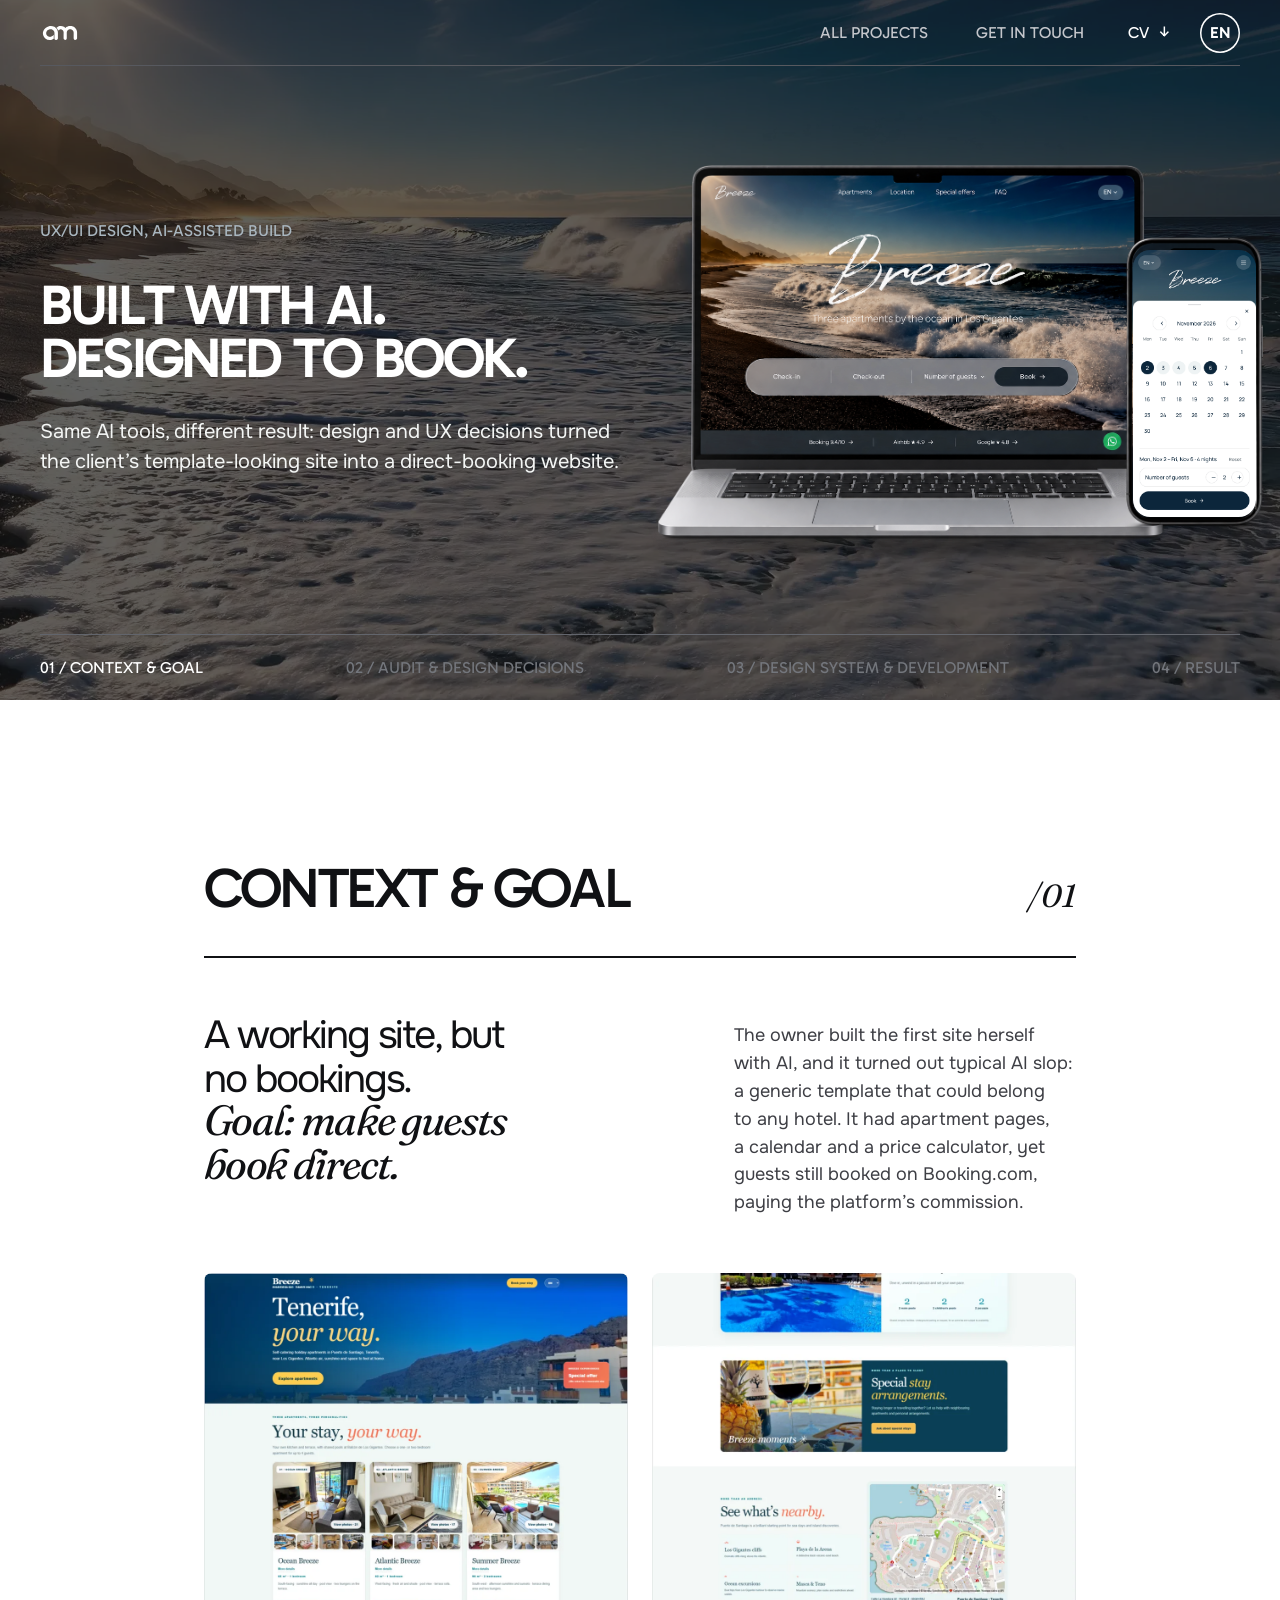
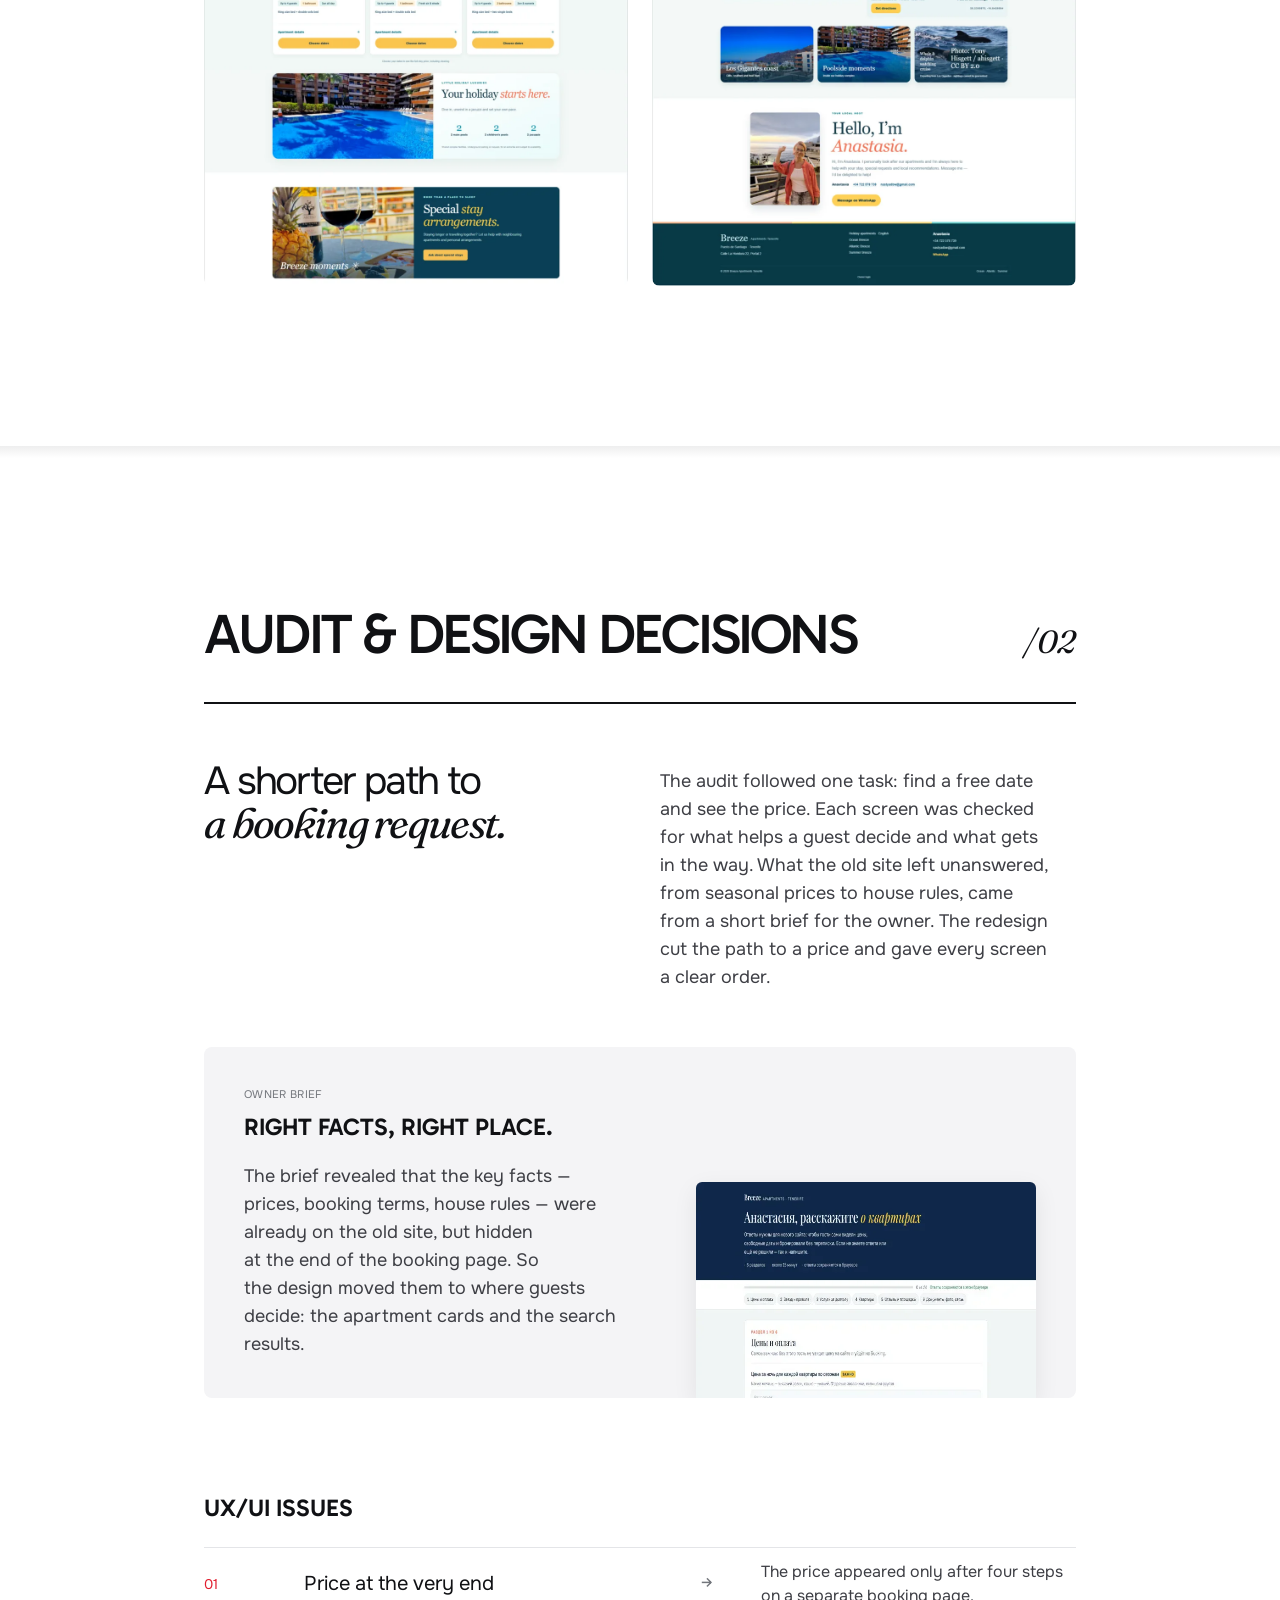
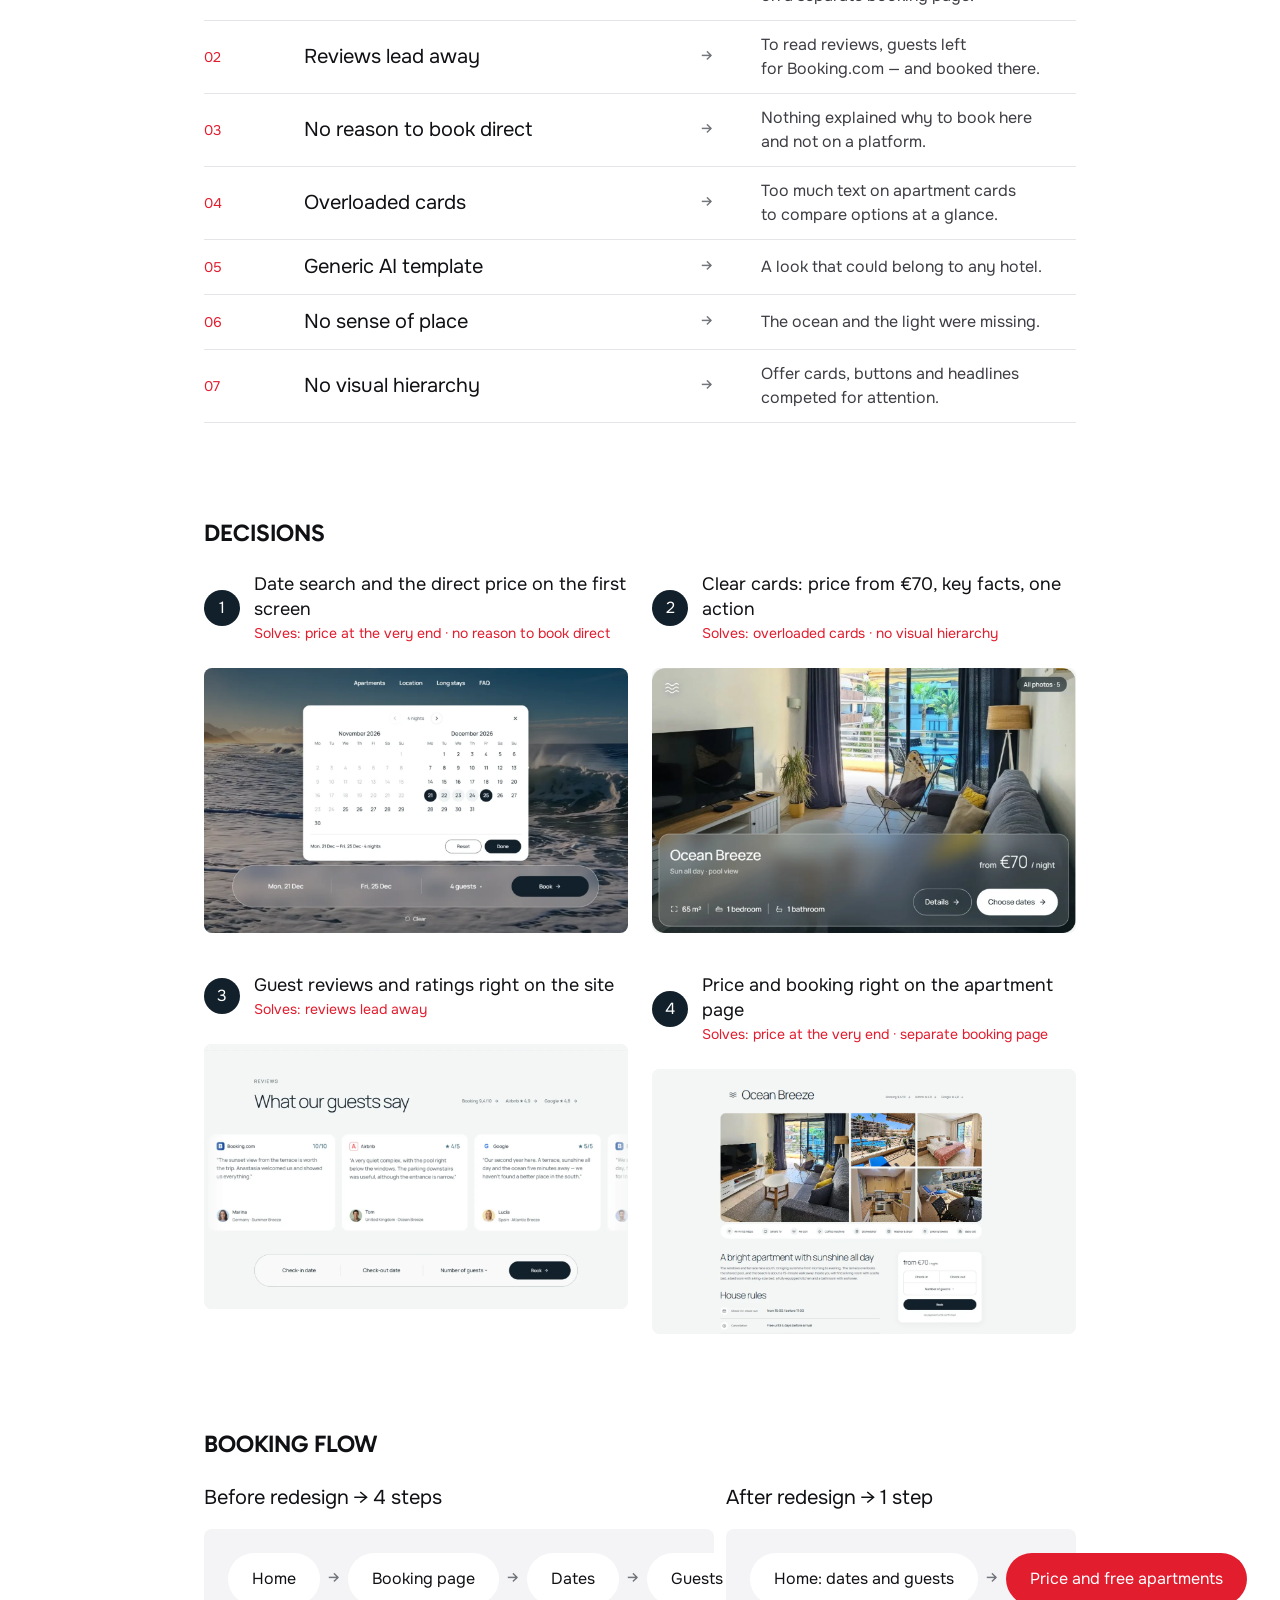
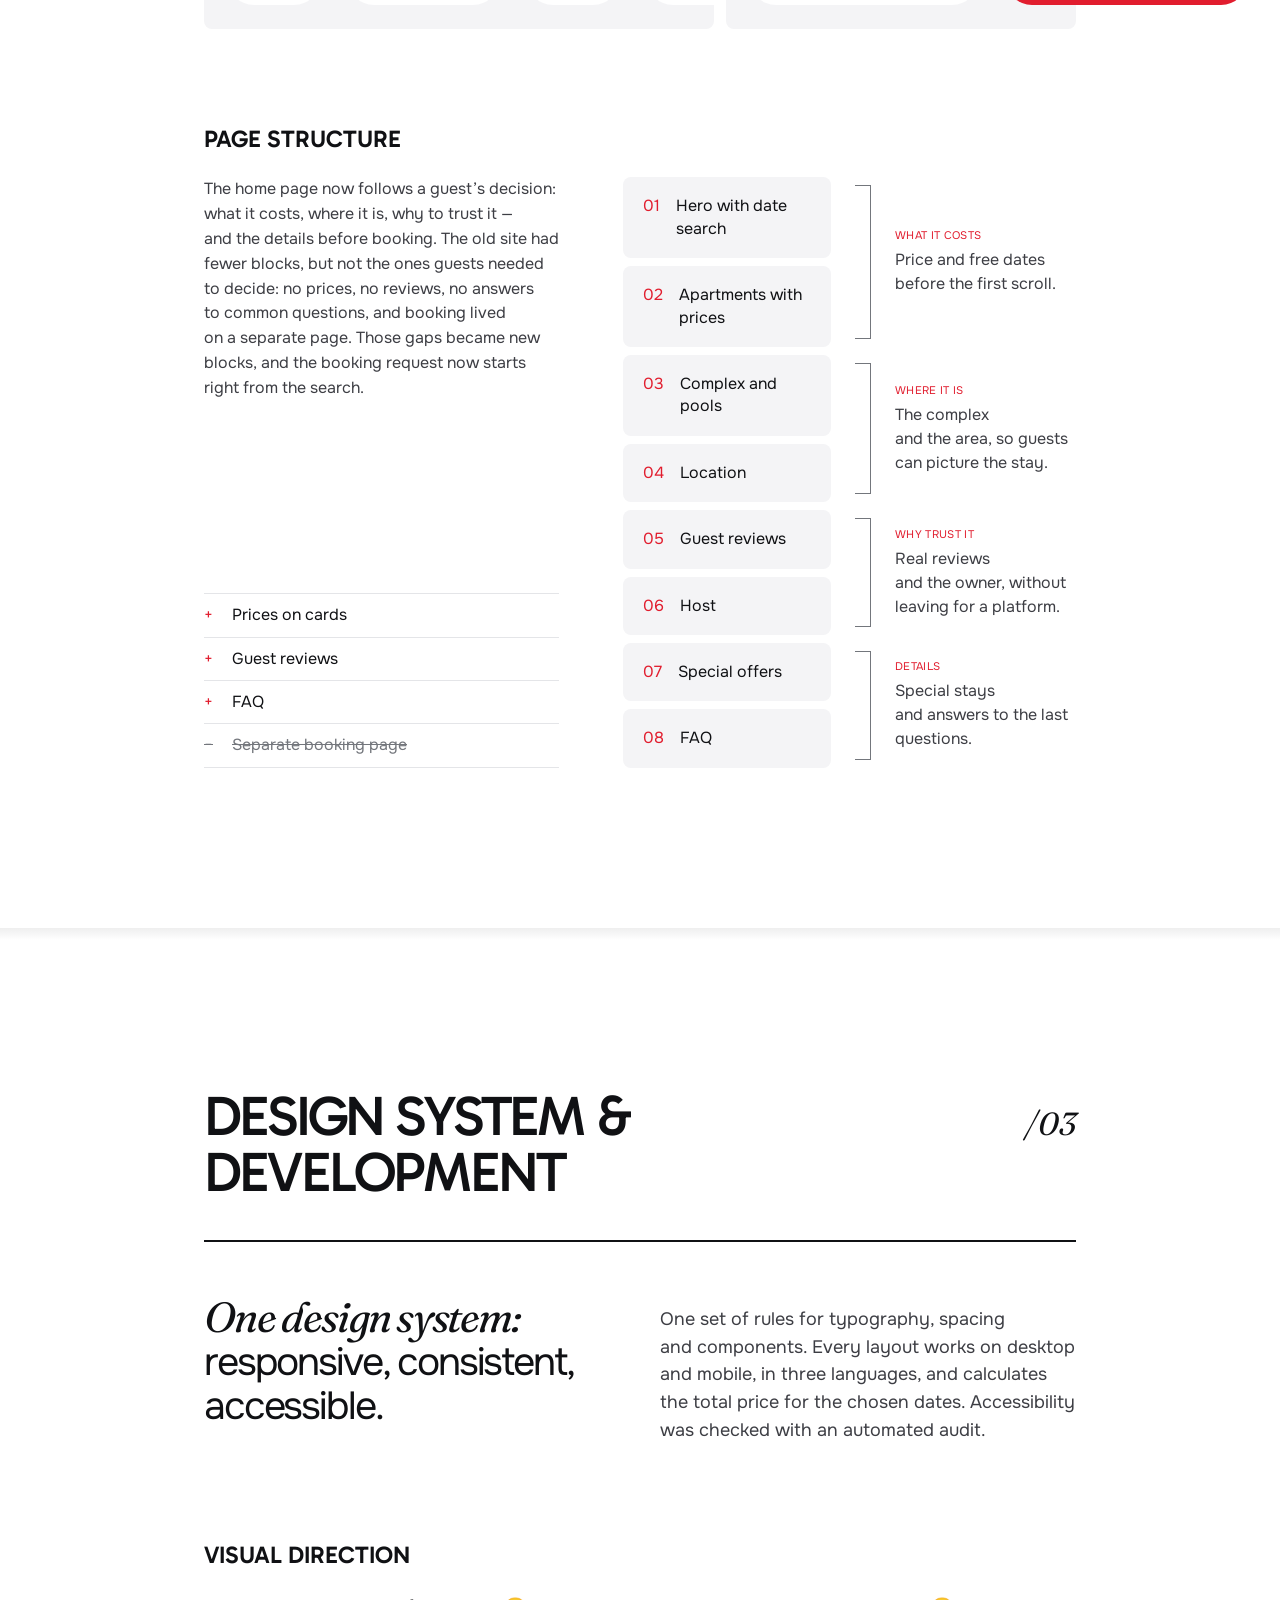
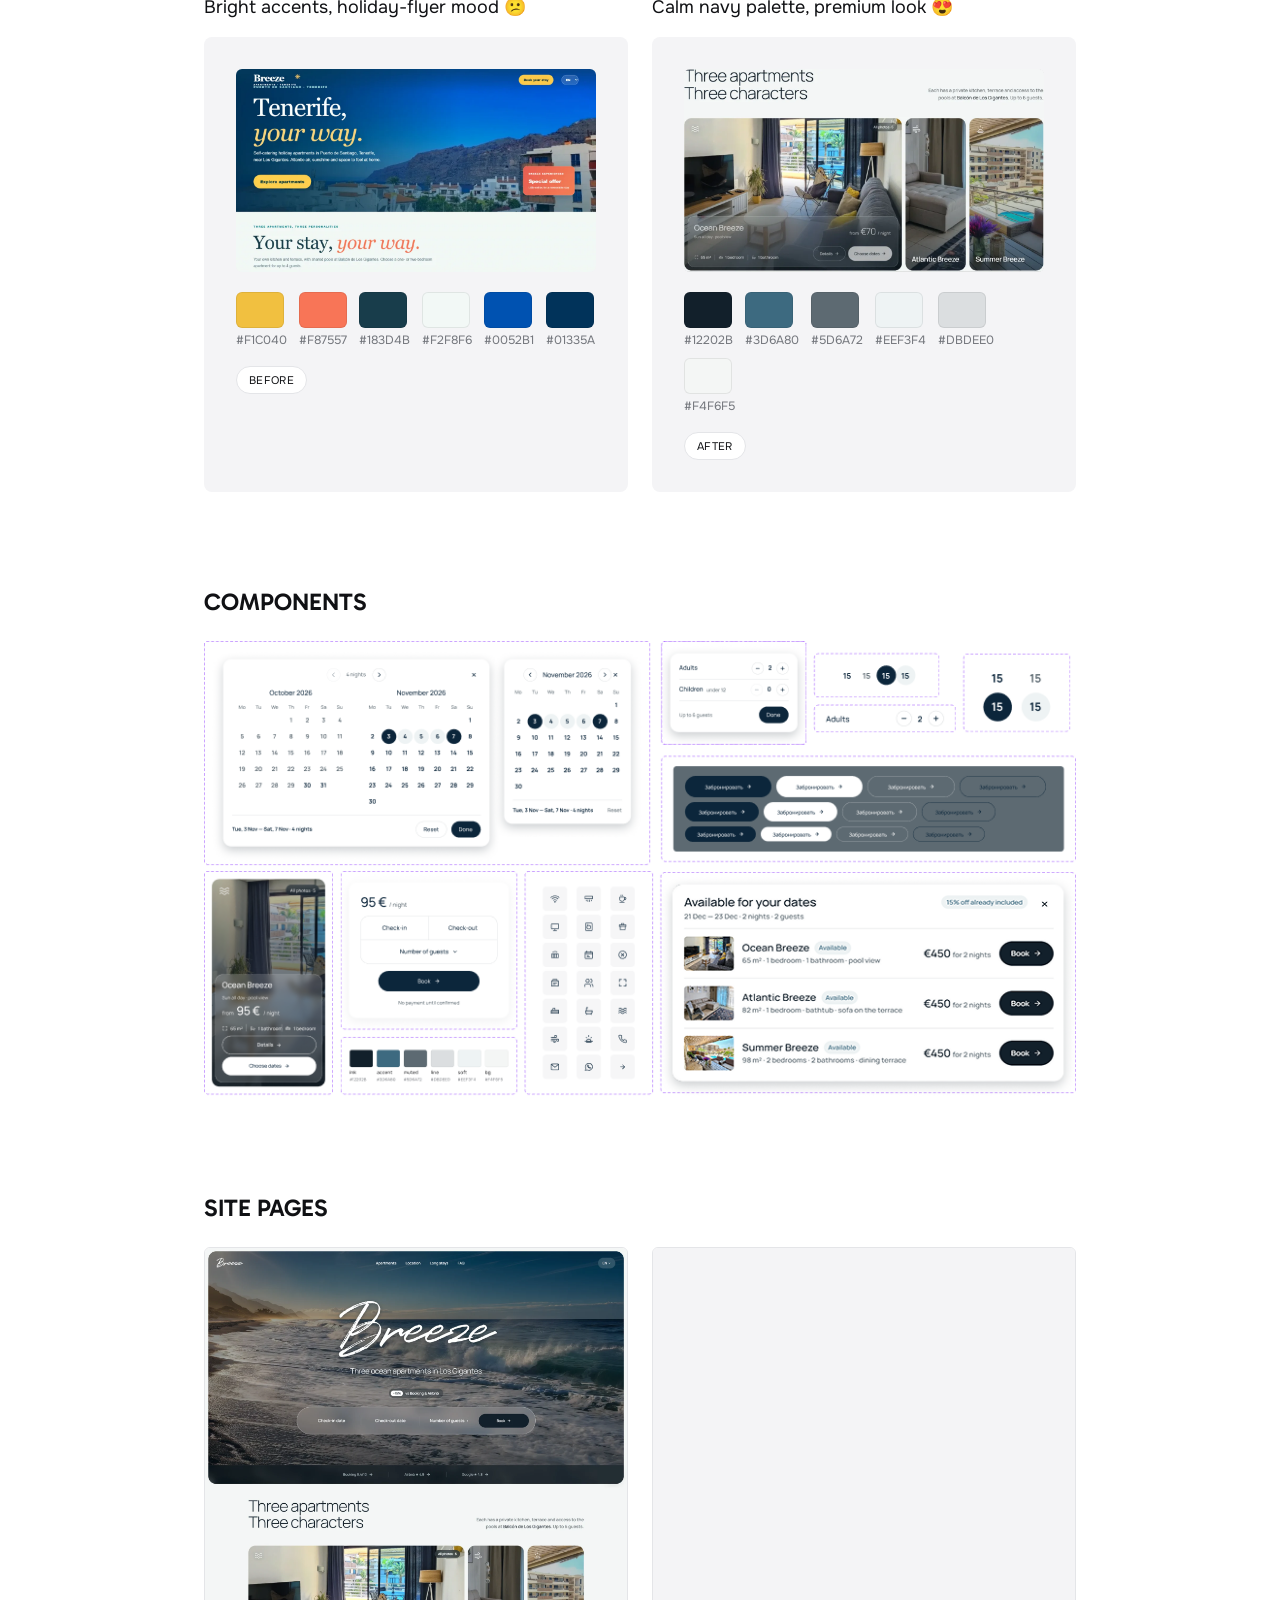
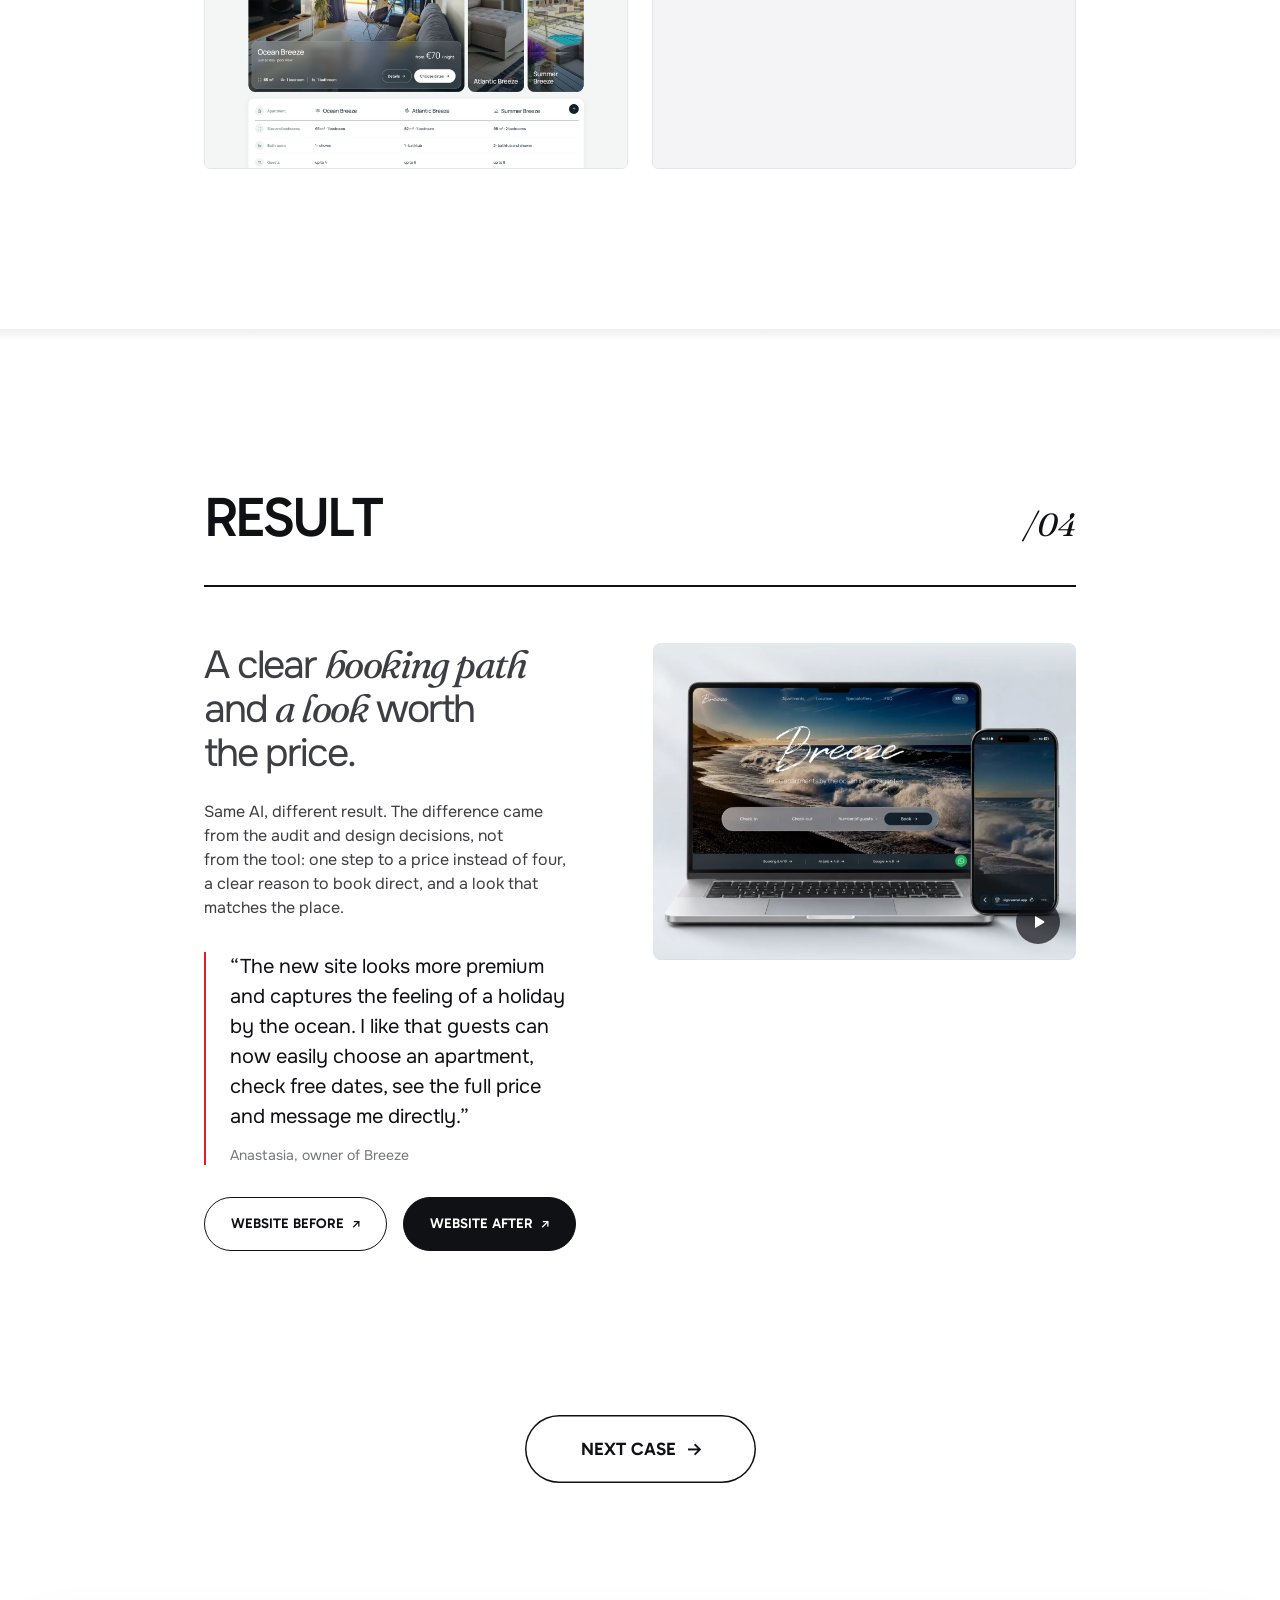
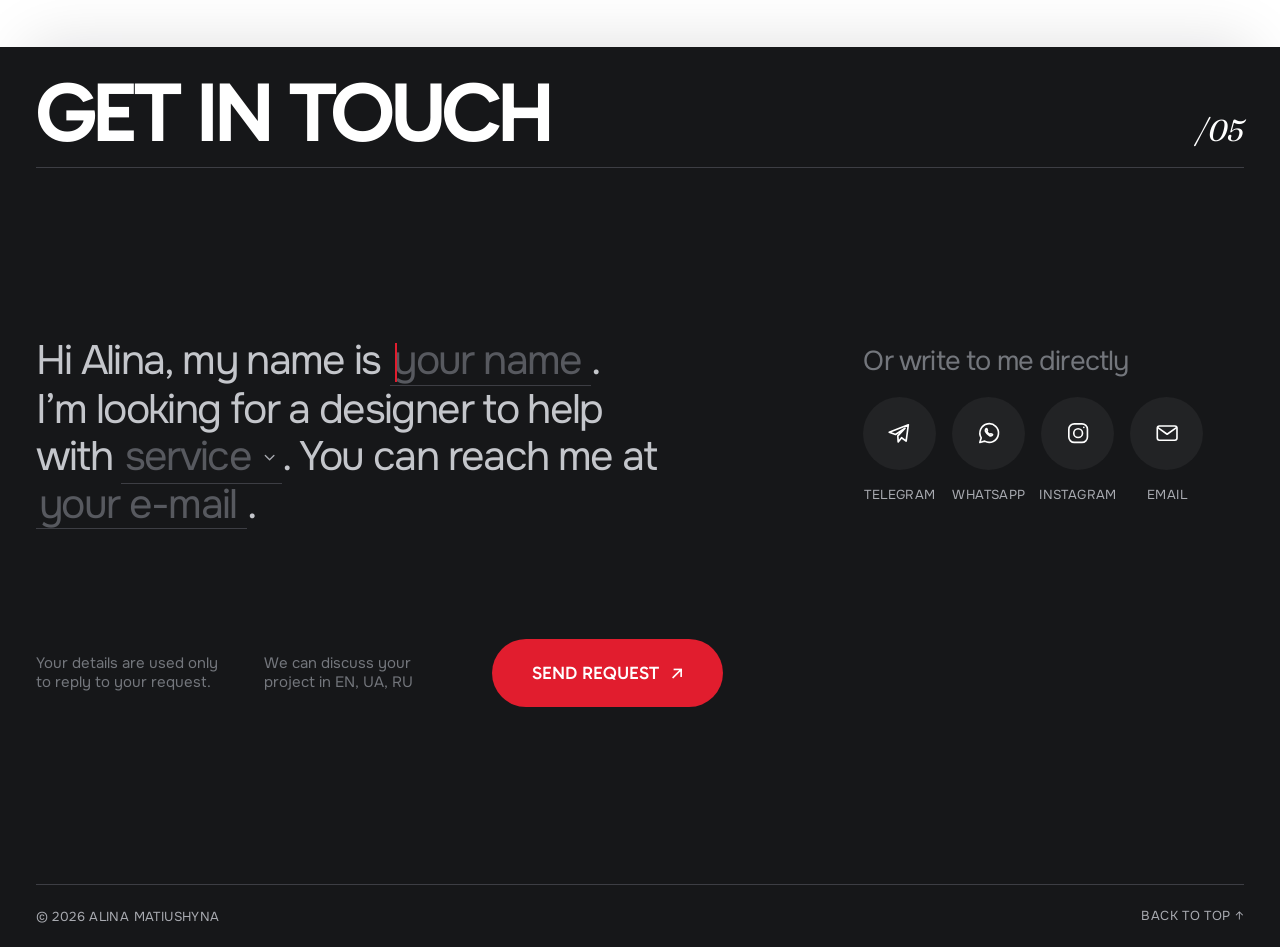
==== commit 1b677081: "Rename Qvocab card title with desktop line breaks Co-Authored-By: Claude Opus 5.5 <noreply@anthropic" ====
--- a/breeze/index.html
+++ b/breeze/index.html
@@ -799,7 +799,7 @@
 <script src="../case-hero-menu.js" defer></script>
 <link rel="stylesheet" href="../mobile-menu.css?v=43c">
 <link rel="stylesheet" href="../case-fixed-nav.css?v=5c">
-<link rel="stylesheet" href="../type-scale.css?v=2">
+<link rel="stylesheet" href="../type-scale.css?v=3">
 </head>
 <body>
 <div class="safari-top-tint" aria-hidden="true"></div>
--- a/type-scale.css
+++ b/type-scale.css
@@ -28,3 +28,6 @@
   .hero .stat-number{font-size:48px!important;line-height:40px!important}
   .result-layout > p{line-height:32px!important}
 }
+
+/* Desktop-only manual line breaks */
+@media (max-width:820px){br.dbr{display:none}}
